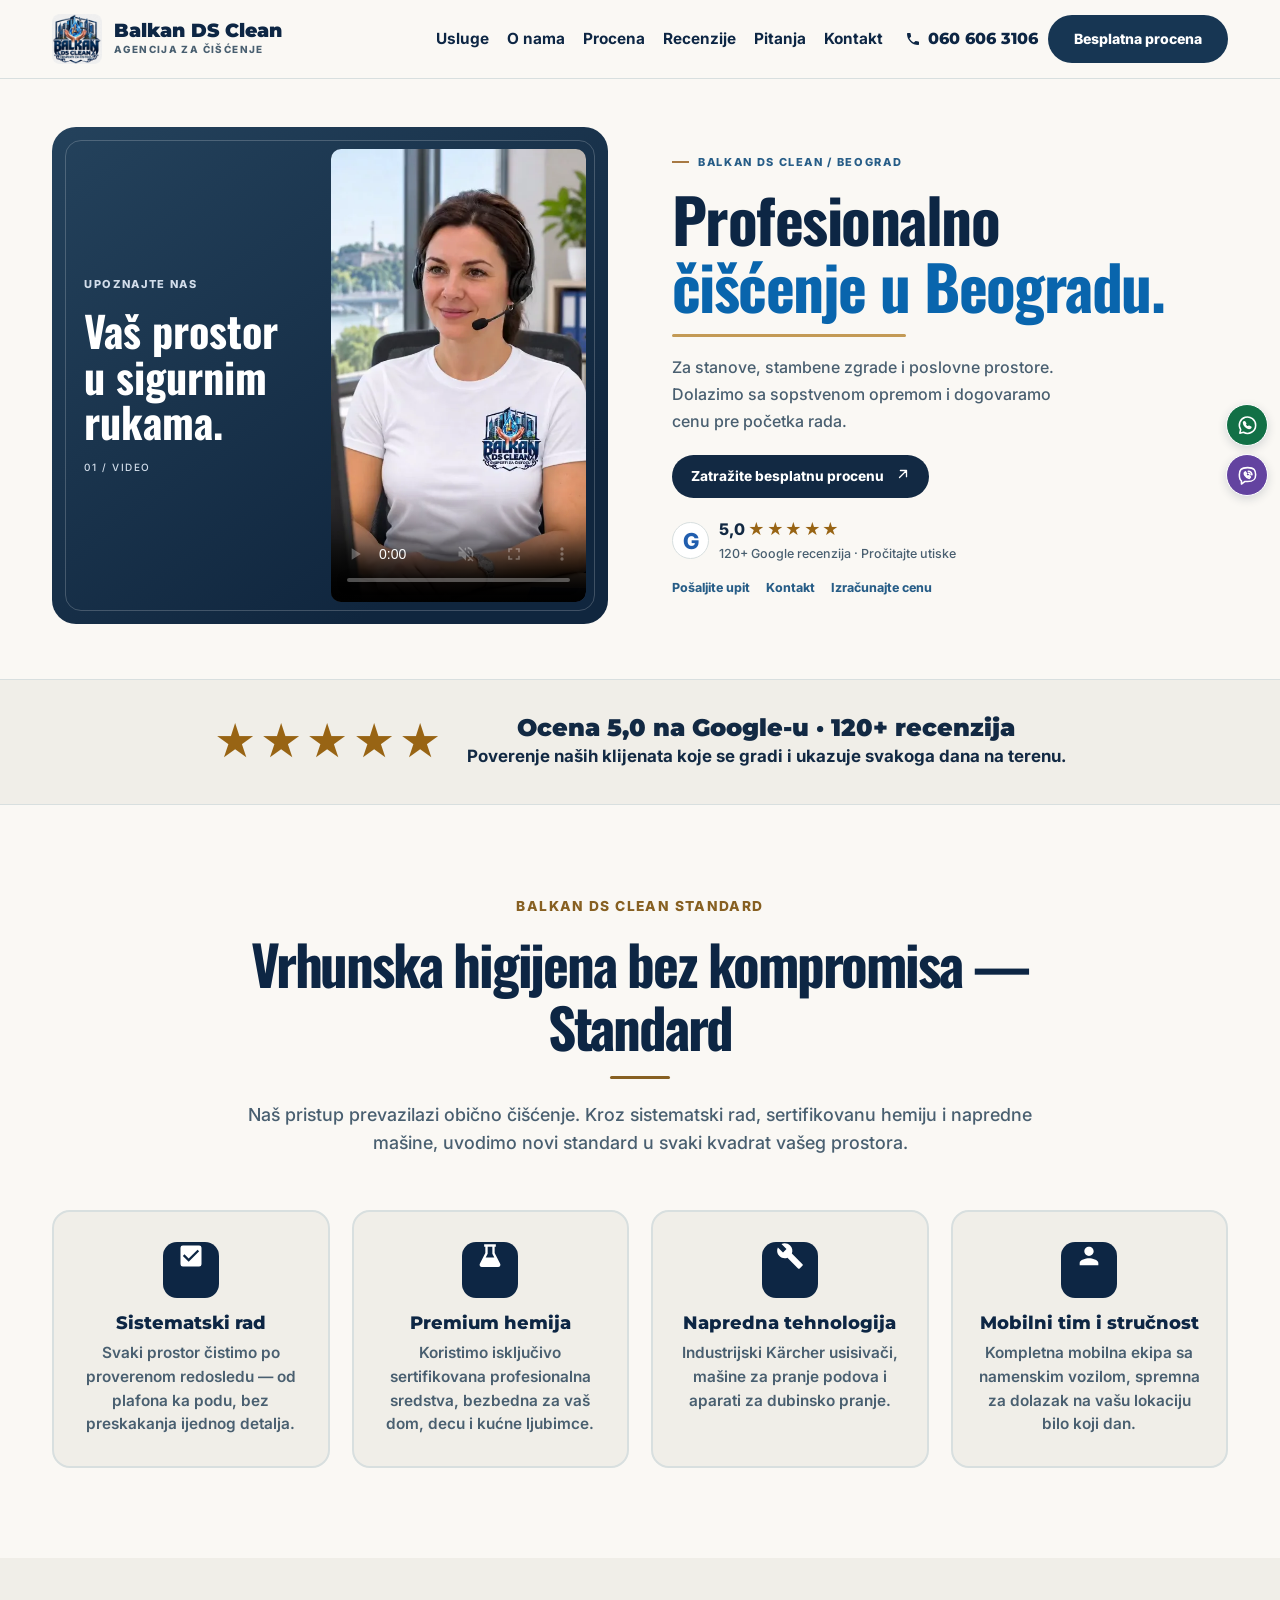
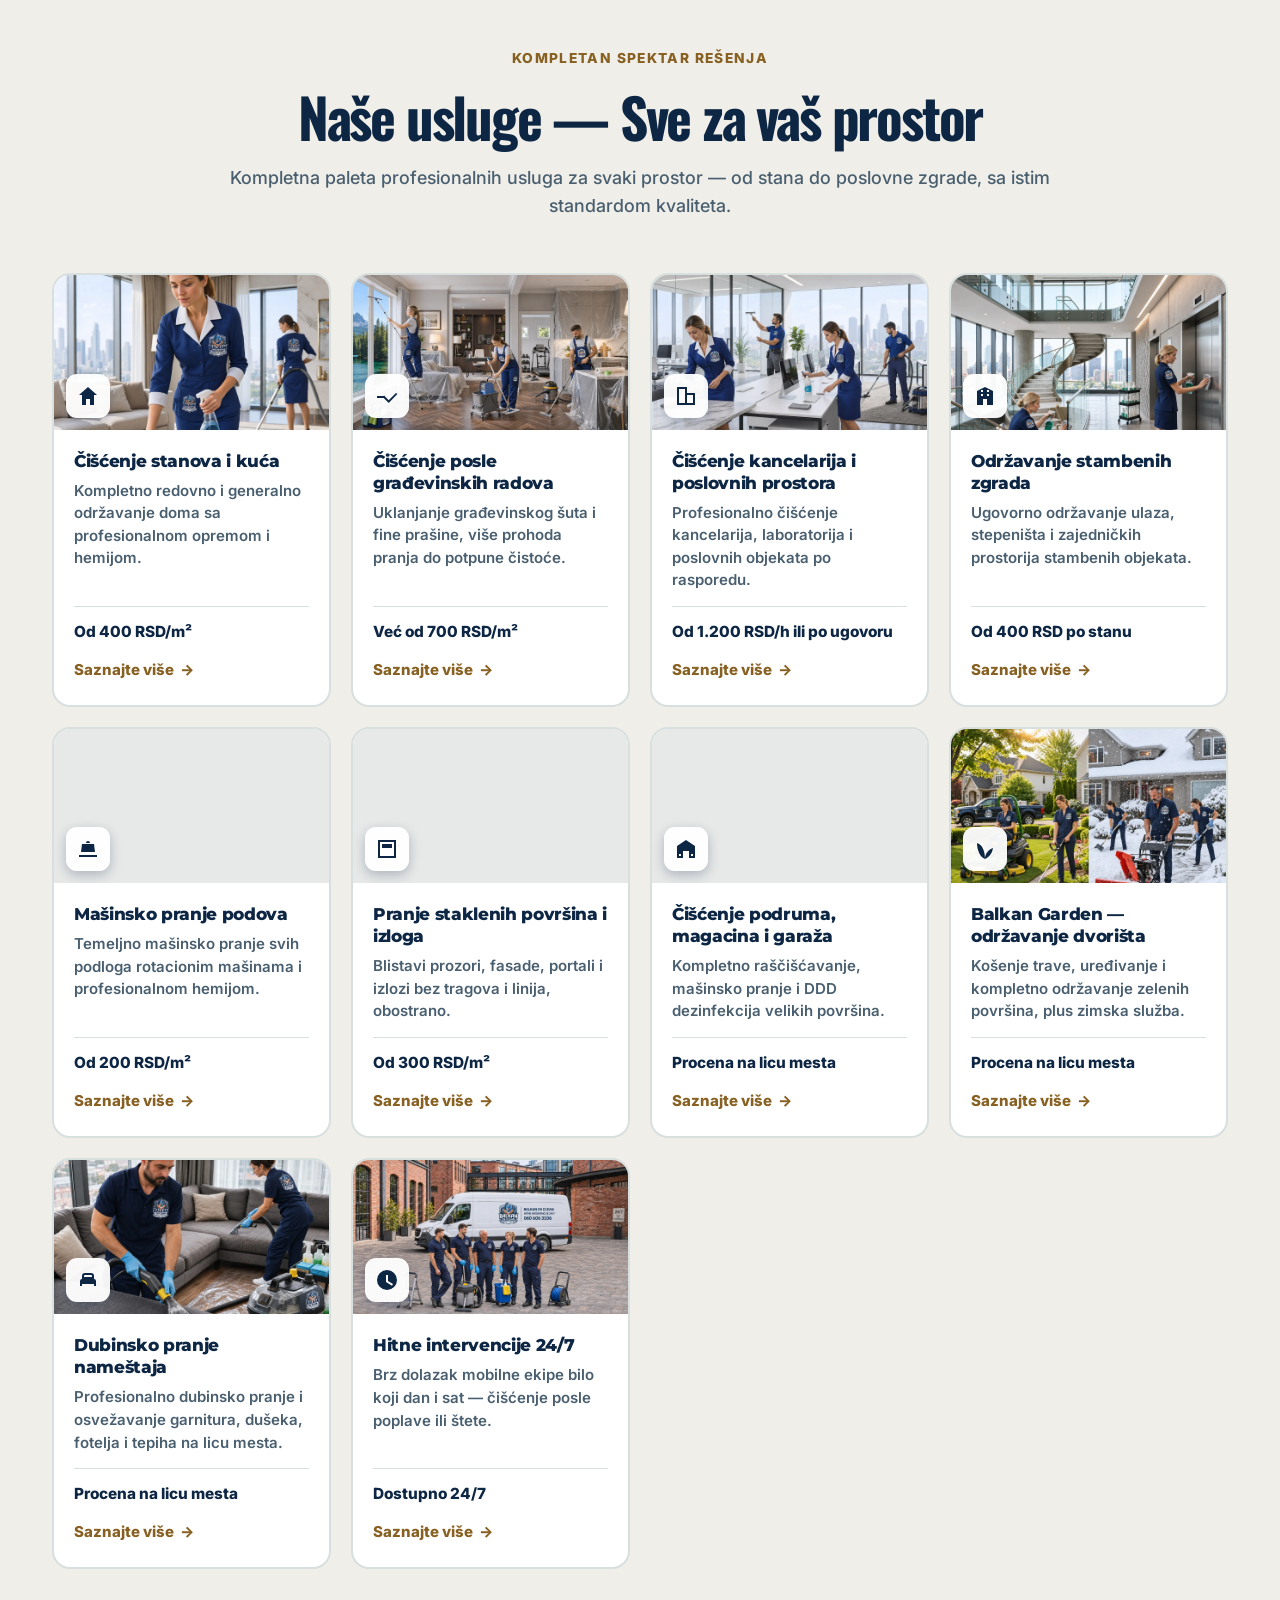
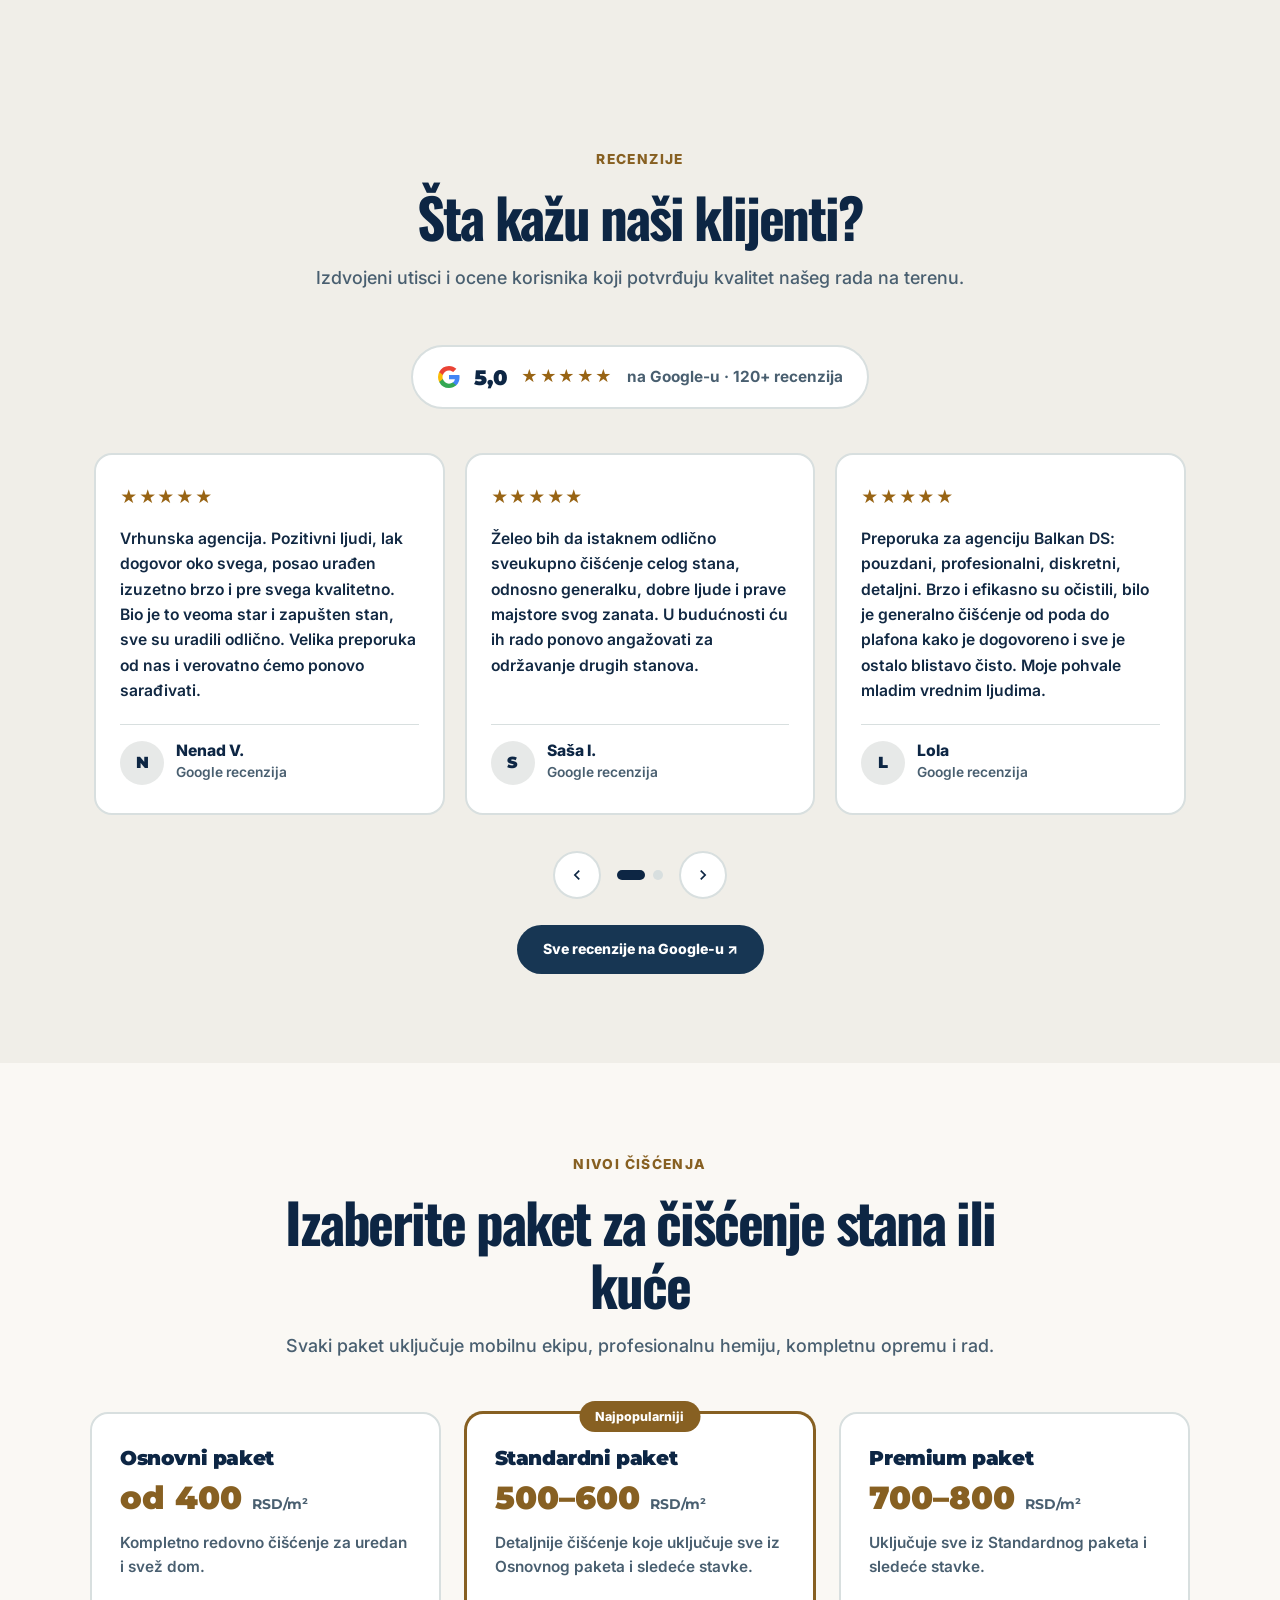
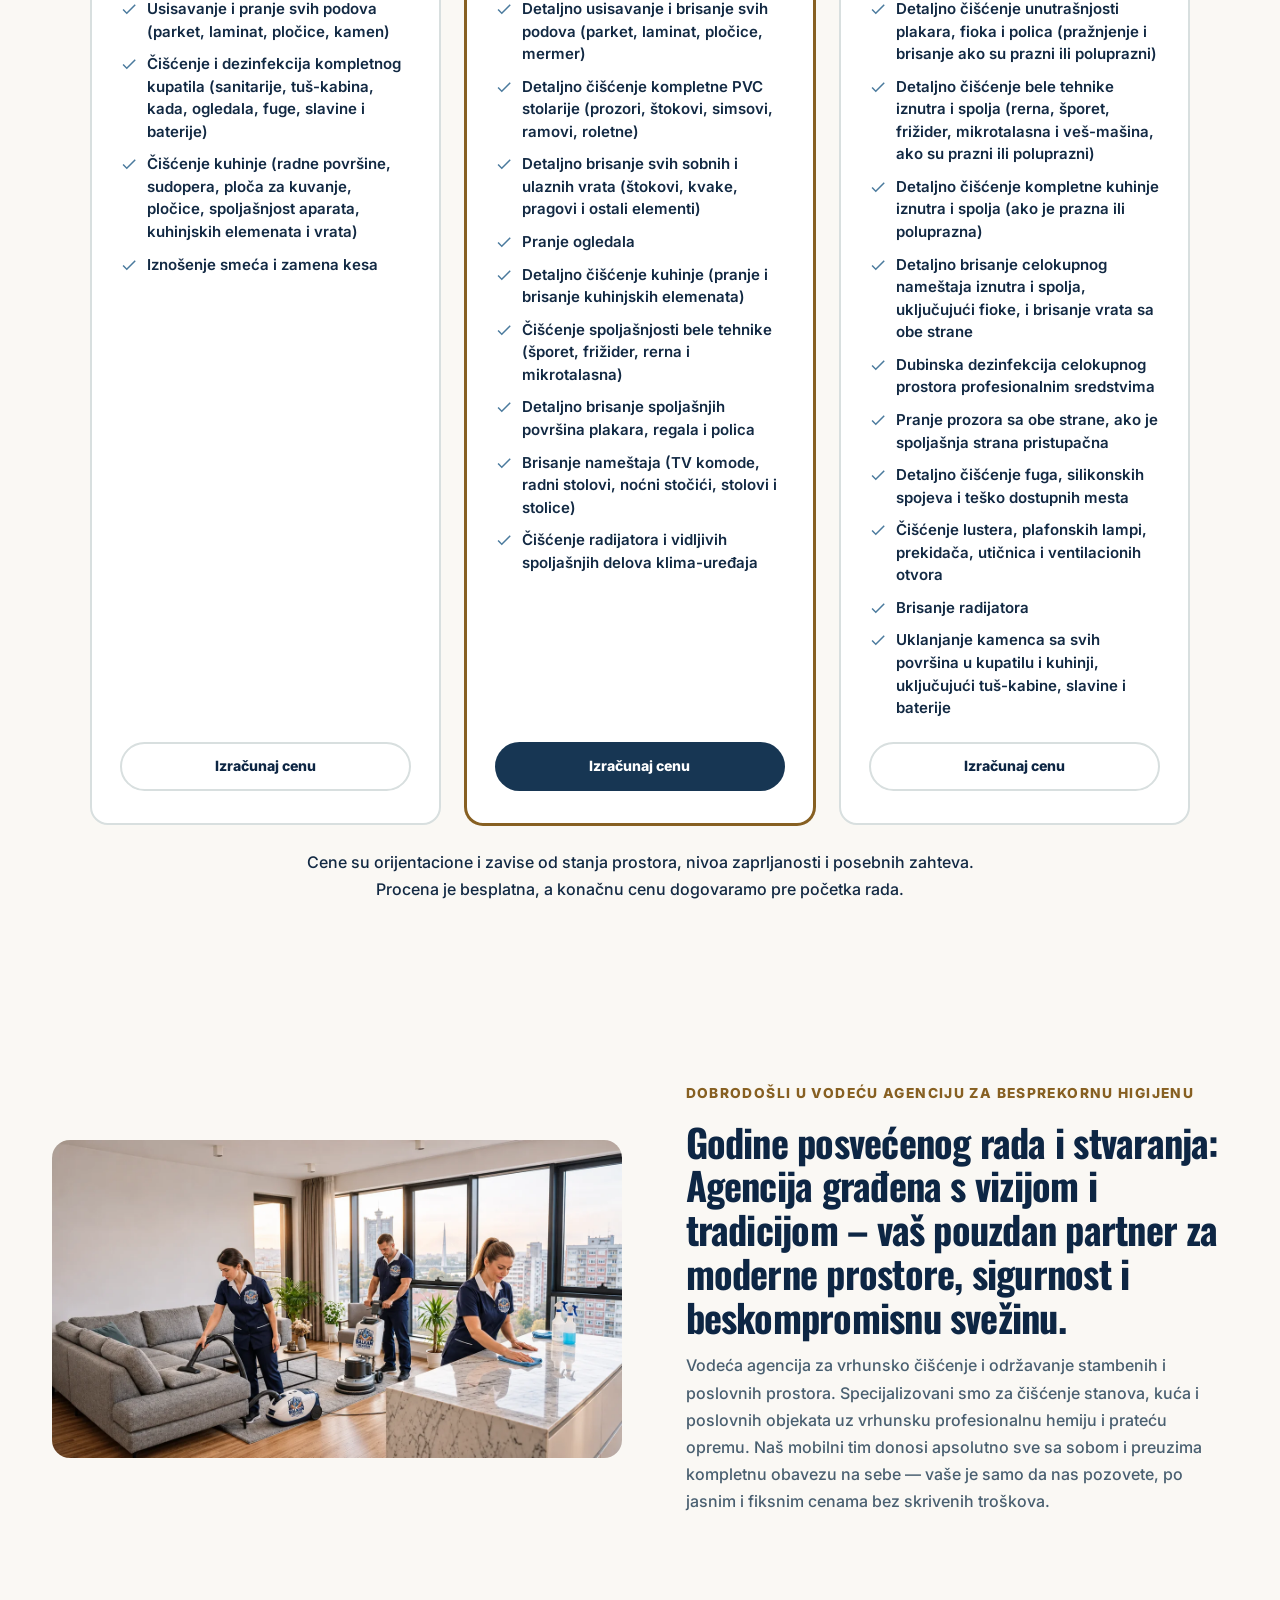
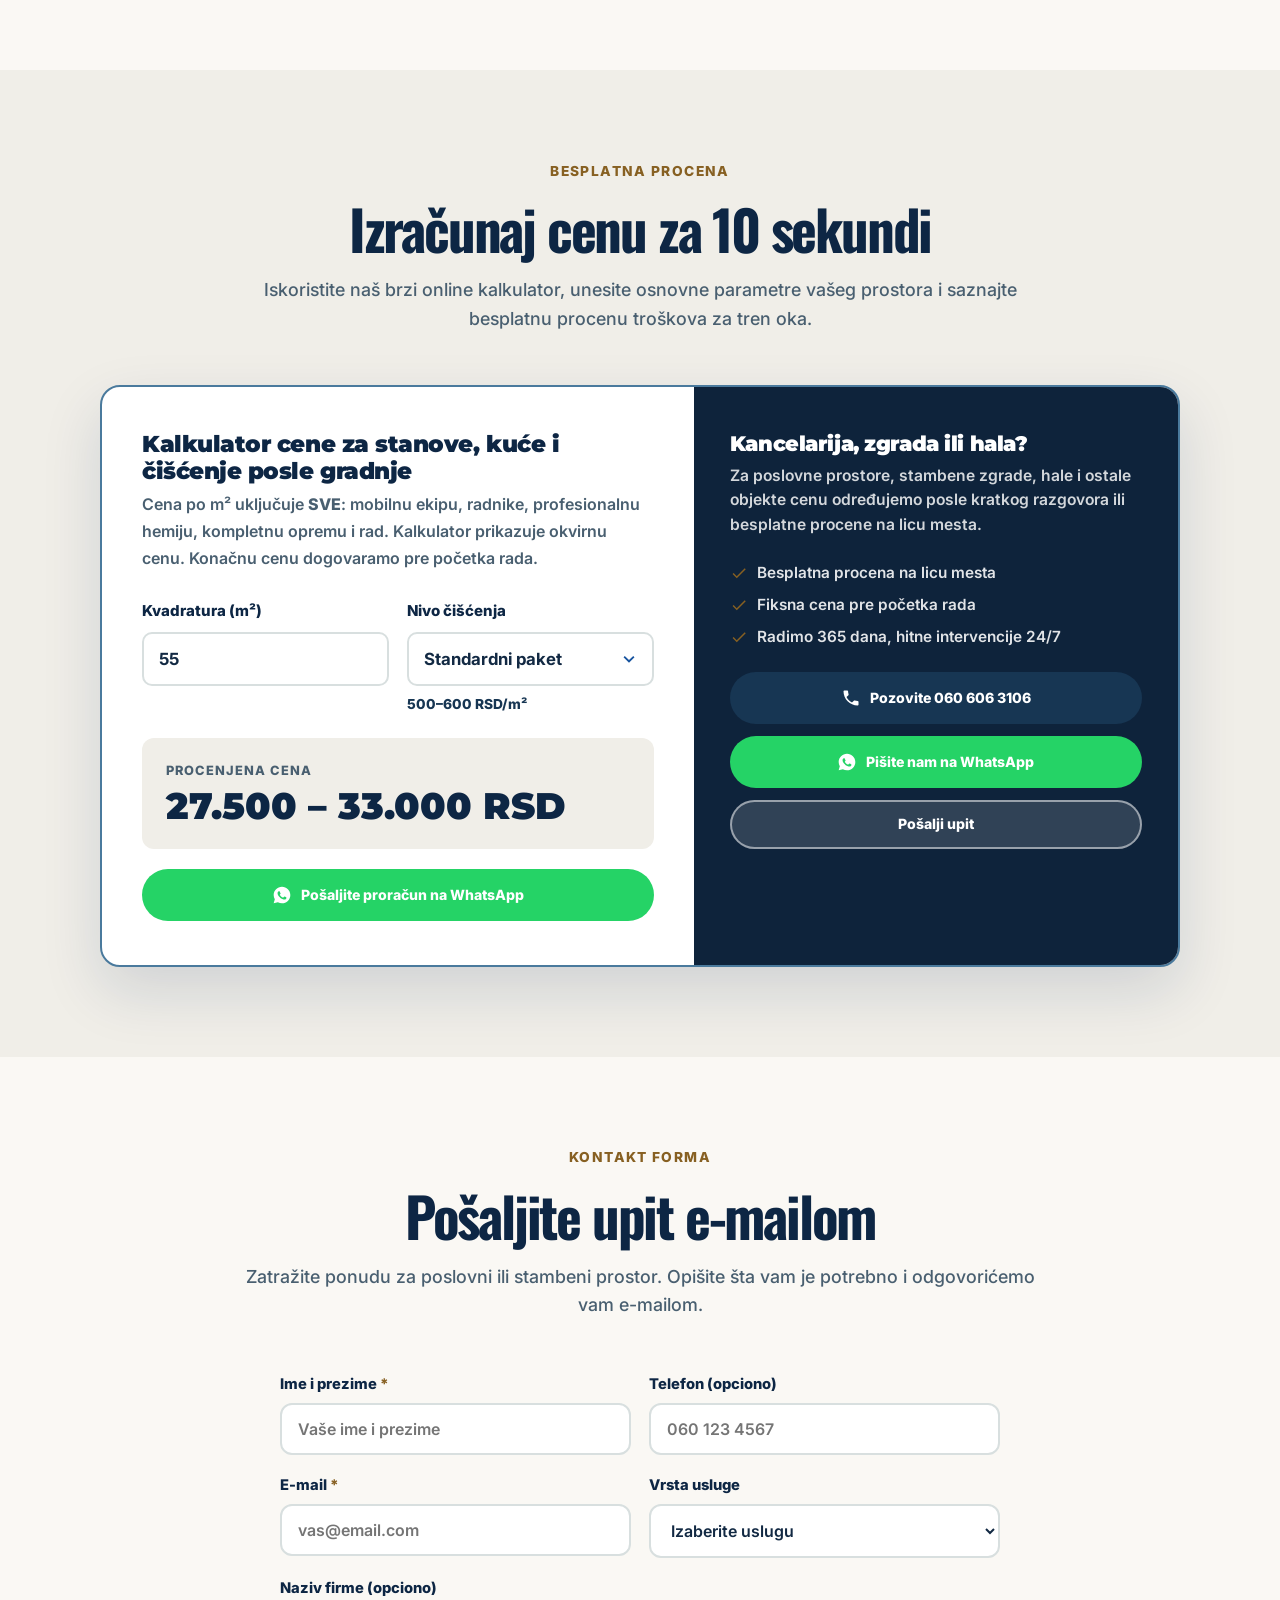
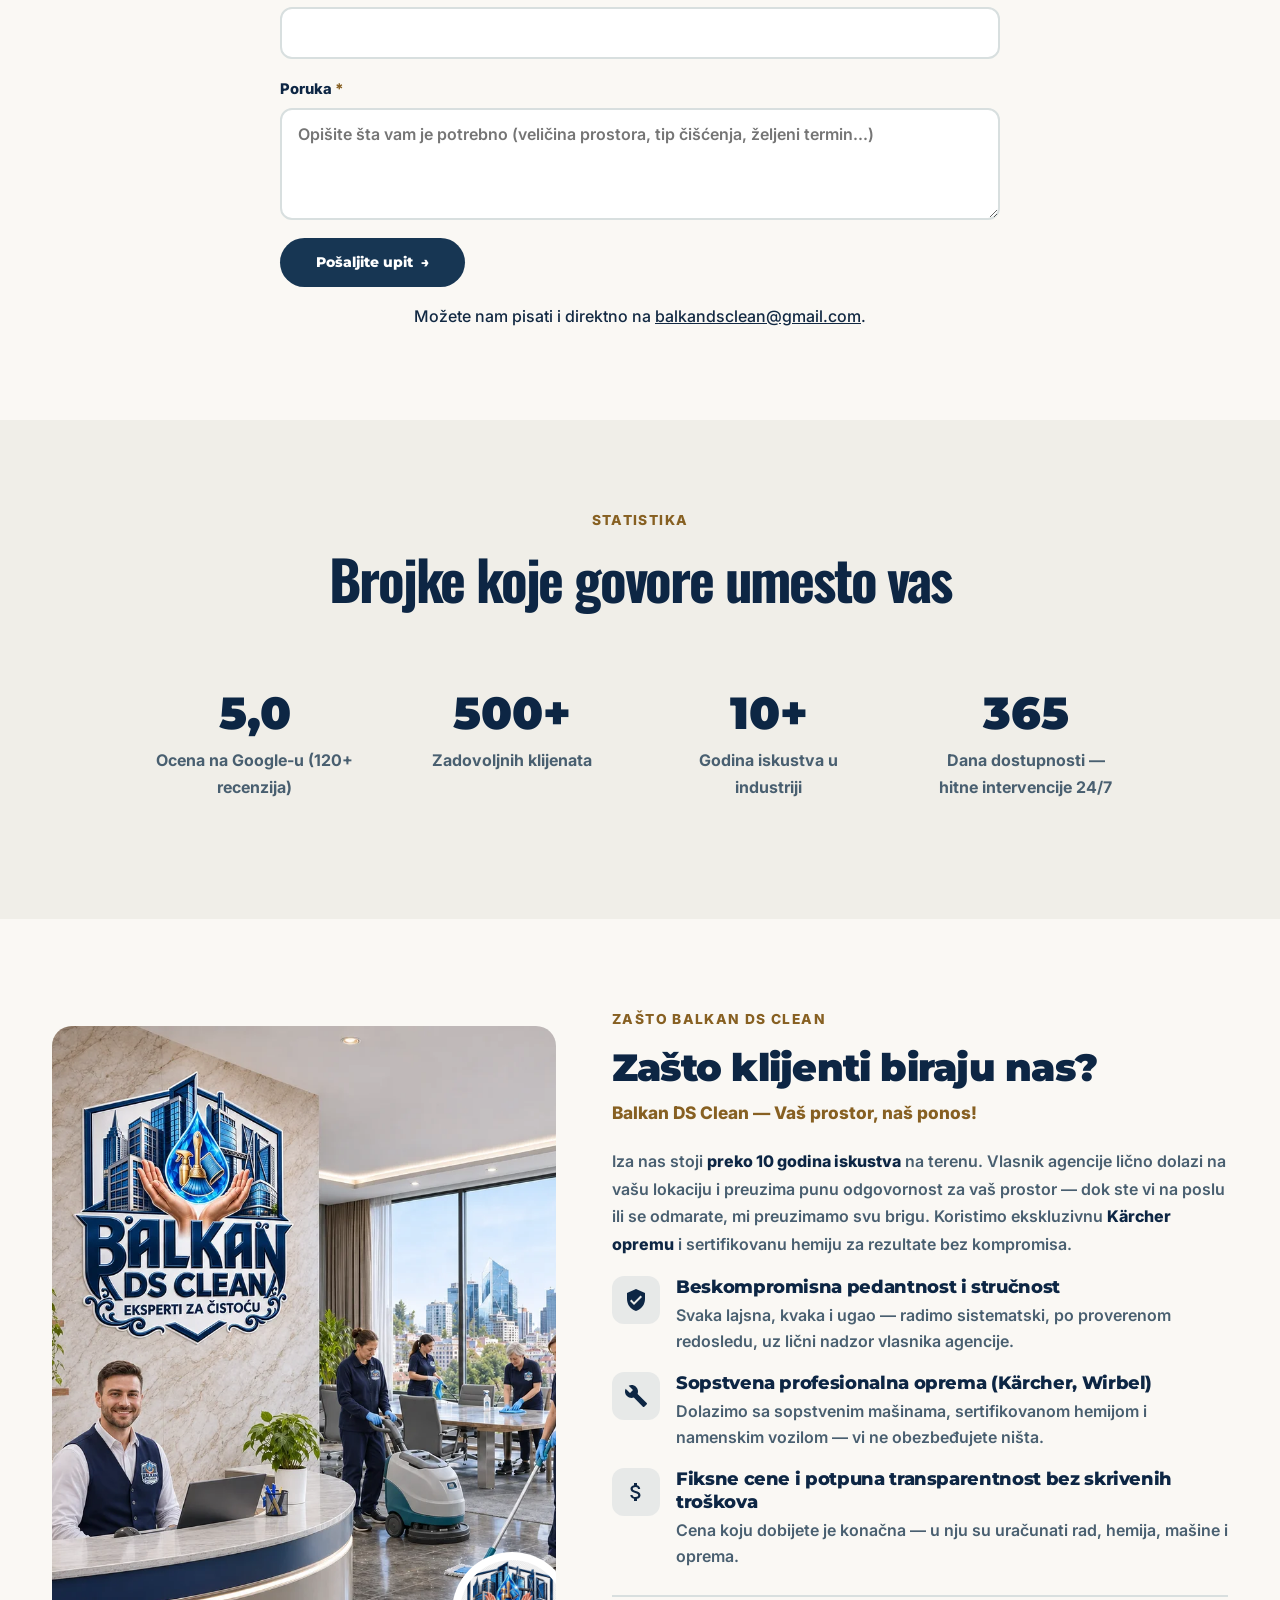
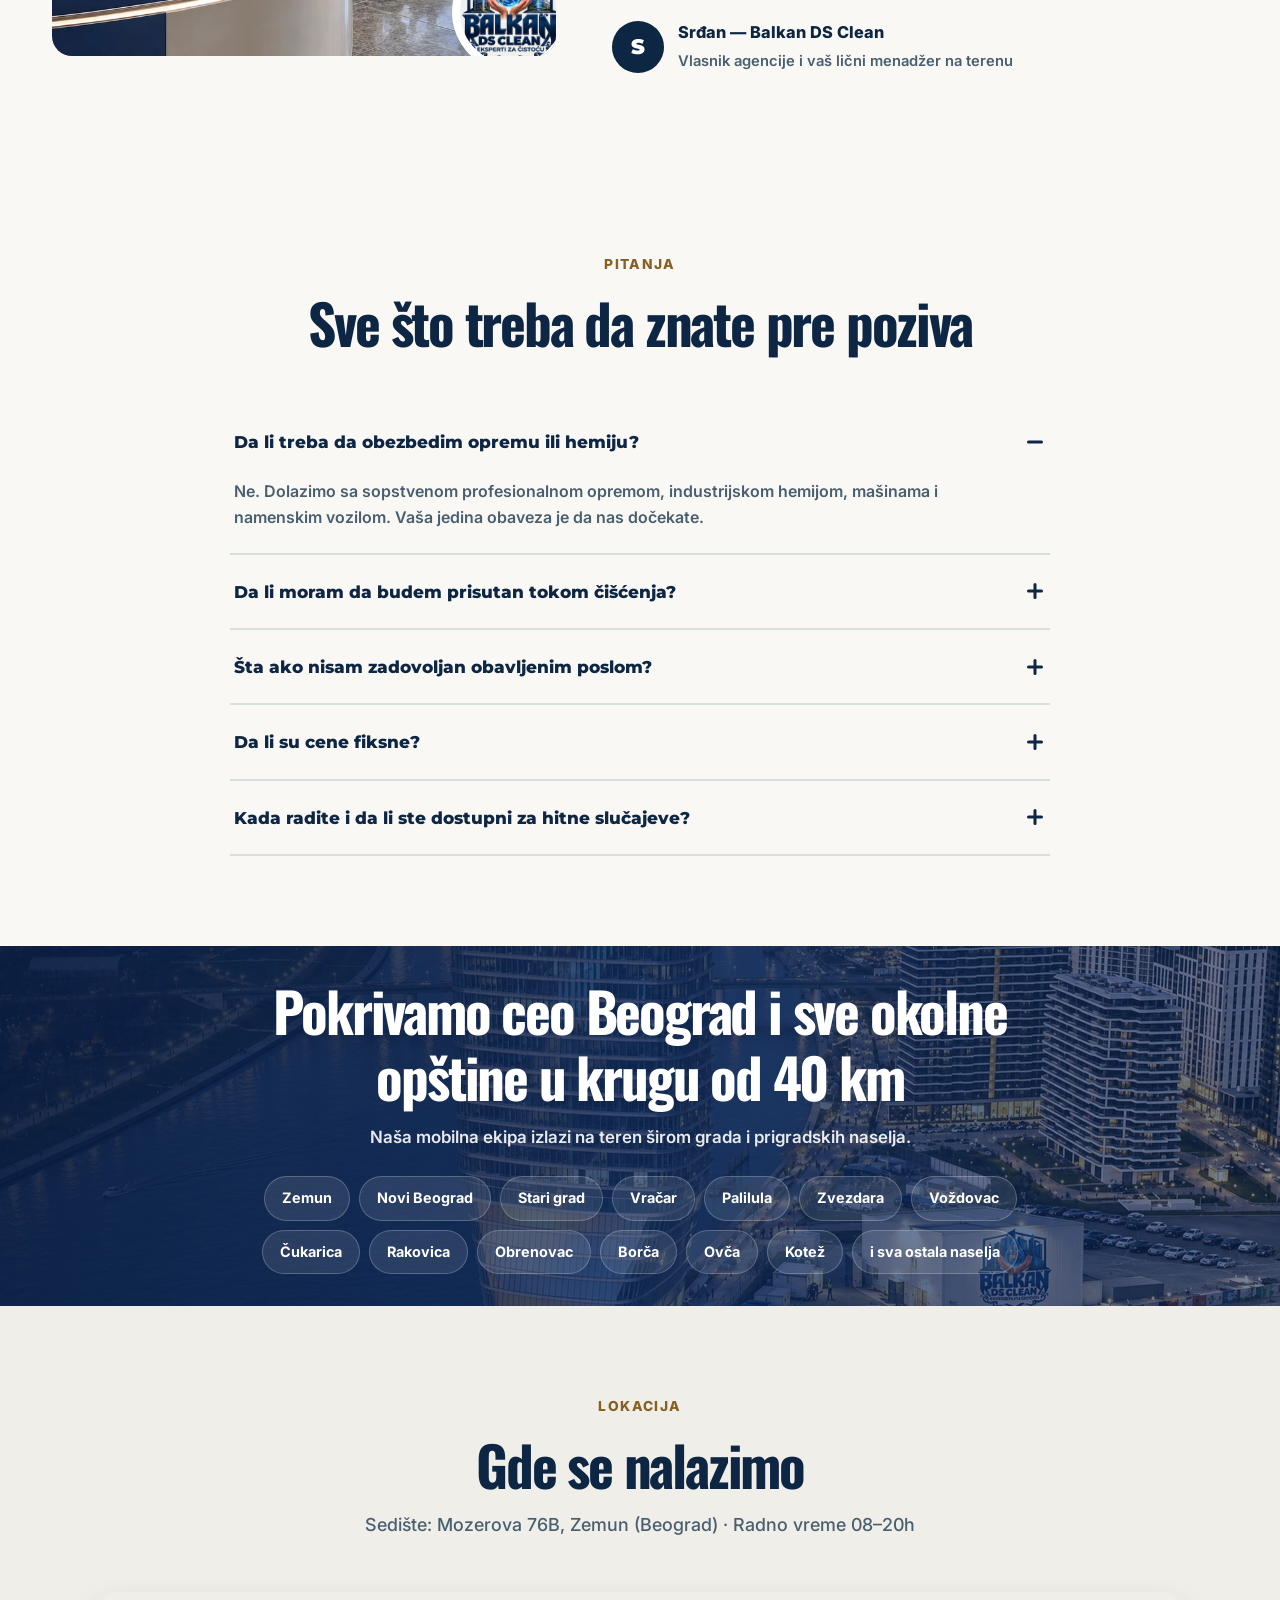
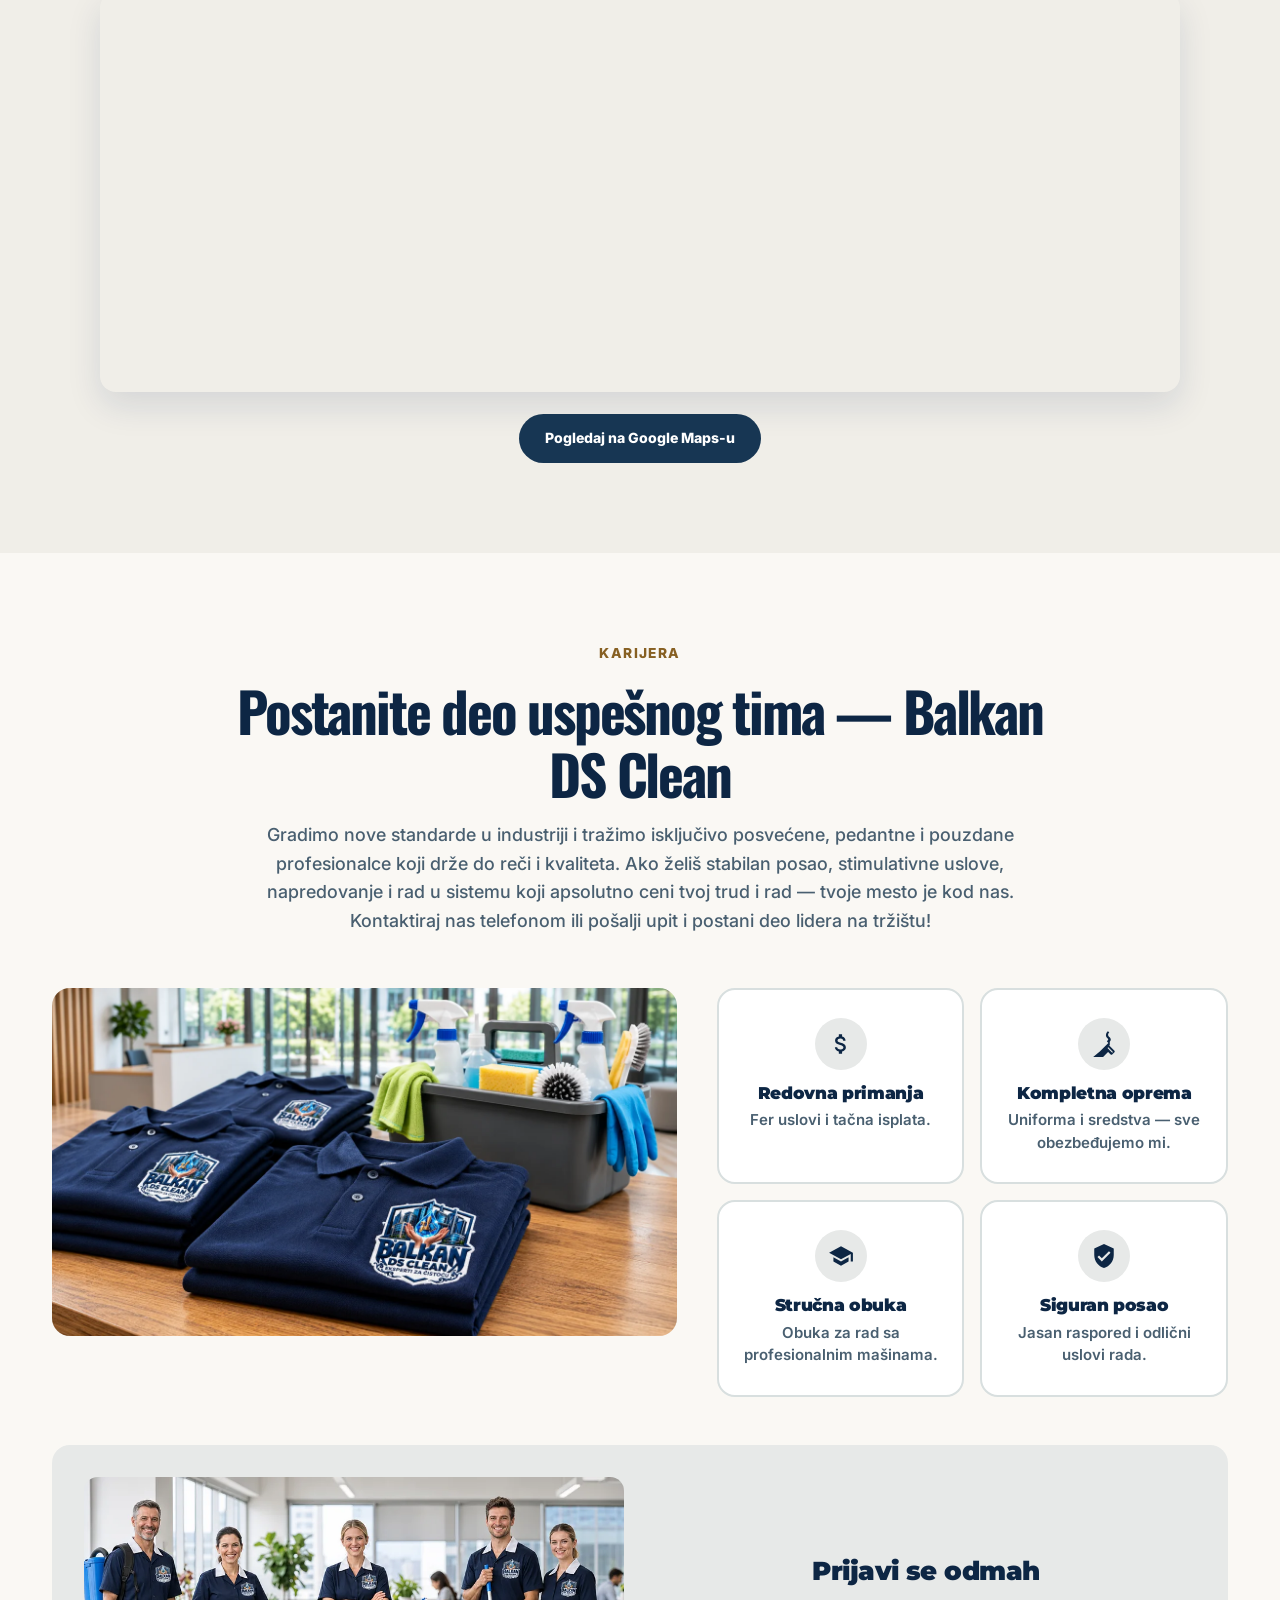
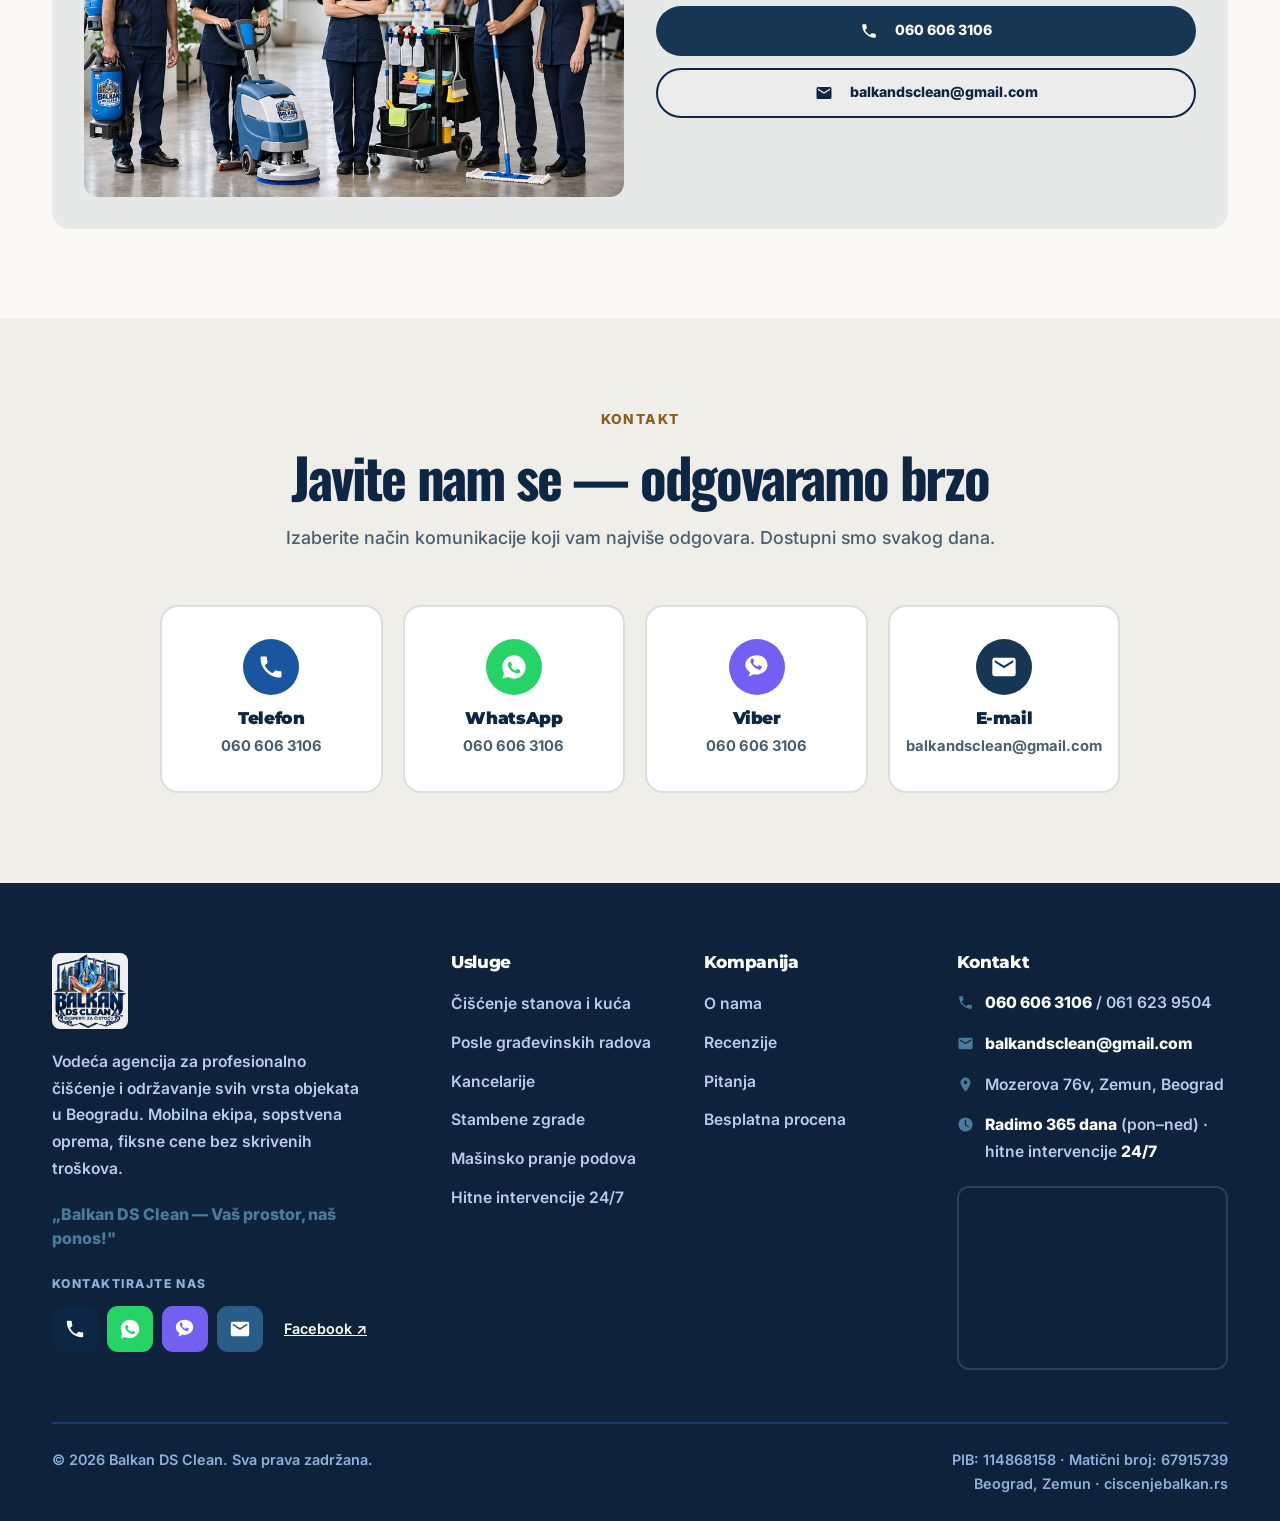
==== index.html @ 66fc7715 "Remember welcome video sound preference" ====
<!doctype html>
<html lang="sr-Latn"><head>
<meta charset="UTF-8">
<meta name="viewport" content="width=device-width, initial-scale=1.0">
<title>Balkan DS Clean — Profesionalno čišćenje stambenih i poslovnih prostora | Beograd</title>
<meta name="description" content="Balkan DS Clean — kompletan sistem profesionalnog čišćenja i održavanja stambenih i poslovnih prostora u Beogradu. Fiksne cene bez skrivenih troškova. Radimo 365 dana, hitne intervencije 24/7.">
<link rel="canonical" href="https://ciscenjebalkan.rs/">
<meta name="robots" content="index, follow">
<meta name="author" content="Balkan DS Clean">

<meta property="og:title" content="Balkan DS Clean — Kompletan sistem profesionalnog čišćenja u Beogradu">
<meta property="og:description" content="Vodeća agencija za profesionalno čišćenje i održavanje svih vrsta objekata. Fiksne cene bez skrivenih troškova. Ocena 5,0 na Google-u (120+ recenzija).">
<meta property="og:url" content="https://ciscenjebalkan.rs/">
<meta property="og:type" content="website">
<meta property="og:locale" content="sr_RS">
<meta property="og:site_name" content="Balkan DS Clean">
<meta property="og:image" content="https://ciscenjebalkan.rs/og-image.png">
<meta property="og:image:width" content="1200">
<meta property="og:image:height" content="630">
<meta property="og:image:alt" content="Balkan DS Clean — agencija za čišćenje, Beograd">

<meta name="twitter:card" content="summary_large_image">
<meta name="twitter:title" content="Balkan DS Clean — Kompletan sistem profesionalnog čišćenja u Beogradu">
<meta name="twitter:description" content="Vodeća agencija za profesionalno čišćenje i održavanje svih vrsta objekata. Fiksne cene, hitne intervencije 24/7.">
<meta name="twitter:image" content="https://ciscenjebalkan.rs/og-image.png">

<meta name="theme-color" content="#122943">
<meta name="color-scheme" content="light only">

<link rel="preconnect" href="https://fonts.googleapis.com">
<link rel="preconnect" href="https://fonts.gstatic.com" crossorigin="">
<link href="https://fonts.googleapis.com/css2?family=Montserrat:wght@700;800;900&amp;family=Inter:wght@500;600;700;800&amp;display=swap&amp;subset=latin,latin-ext" rel="stylesheet">

<script type="application/ld+json">
{
  "@context": "https://schema.org",
  "@type": "HouseCleaningService",
  "name": "Balkan DS Clean",
  "image": "https://ciscenjebalkan.rs/og-image.png",
  "logo": "https://ciscenjebalkan.rs/logo-header.png",
  "url": "https://ciscenjebalkan.rs/",
  "telephone": "+381606063106",
  "priceRange": "300-800 RSD/m²",
  "email": "balkandsclean@gmail.com",
  "address": {
    "@type": "PostalAddress",
    "streetAddress": "Mozerova 76B",
    "addressLocality": "Zemun",
    "addressRegion": "Beograd",
    "postalCode": "11080",
    "addressCountry": "RS"
  },
  "geo": {
    "@type": "GeoCoordinates",
    "latitude": "44.8338217",
    "longitude": "20.38626"
  },
  "hasMap": "https://www.google.com/maps?cid=8907353493636331951",
  "openingHoursSpecification": {
    "@type": "OpeningHoursSpecification",
    "dayOfWeek": ["Monday","Tuesday","Wednesday","Thursday","Friday","Saturday","Sunday"],
    "opens": "08:00",
    "closes": "20:00"
  },
  "sameAs": [
    "https://www.facebook.com/profile.php?id=61572728086733",
    "https://www.google.com/maps?cid=8907353493636331951"
  ],
  "areaServed": [
    {"@type":"City","name":"Beograd"},
    {"@type":"AdministrativeArea","name":"Zemun"},
    {"@type":"AdministrativeArea","name":"Novi Beograd"},
    {"@type":"AdministrativeArea","name":"Stari grad"},
    {"@type":"AdministrativeArea","name":"Vračar"},
    {"@type":"AdministrativeArea","name":"Palilula"},
    {"@type":"AdministrativeArea","name":"Zvezdara"},
    {"@type":"AdministrativeArea","name":"Voždovac"},
    {"@type":"AdministrativeArea","name":"Čukarica"},
    {"@type":"AdministrativeArea","name":"Rakovica"},
    {"@type":"AdministrativeArea","name":"Obrenovac"}
  ],
  "description": "Vodeća agencija za profesionalno čišćenje i održavanje svih vrsta objekata u Beogradu i okolini."
}
</script>

<style>
:root{
  color-scheme: only light;
  --plava:#1A56A0;
  --plava-tamna:#0E2E5A;
  --plava-hover:#2366B8;
  --plava-svetla:#4C8DD6;
  --plava-bg:#EFF6FF;
  --plava-bg2:#DCE9F7;
  --tekst:#1A3D6E;
  --tekst-blagi:#3A6BA5;
  --bela:#FFFFFF;
  --linija:#B8D4F0;
  --zlato:#2E6FBB;
  --korall:#E8724C;
  --sadrzaj:1240px;
  --r:16px;
  --f-naslov:'Montserrat',system-ui,sans-serif;
  --f-tekst:'Inter',system-ui,-apple-system,sans-serif;
}
*{margin:0;padding:0;box-sizing:border-box}
html{scroll-behavior:smooth;background:#fff}
body{font-family:var(--f-tekst);color:var(--tekst);background:var(--bela);font-size:1.12rem;font-weight:600;line-height:1.7;-webkit-font-smoothing:antialiased;overflow-x:hidden}
img{max-width:100%;display:block}
a{color:inherit;text-decoration:none}
h1,h2,h3,h4{font-family:var(--f-naslov);color:var(--plava);line-height:1.16;letter-spacing:-.02em;font-weight:800}
.omot{max-width:var(--sadrzaj);margin:0 auto;padding:0 32px}
button{font:inherit;cursor:pointer}
strong,b{font-weight:800}

/* HEADER */
.glava{position:fixed;top:0;left:0;right:0;z-index:70;padding:10px 0;transition:background .25s,padding .25s,box-shadow .25s;background:linear-gradient(180deg,rgba(8,29,66,.6),rgba(8,29,66,0))}
.glava.pun{background:rgba(255,255,255,.98);backdrop-filter:blur(12px);padding:6px 0;box-shadow:0 1px 0 var(--linija)}
.glava .omot{display:flex;align-items:center;gap:22px;min-height:58px}
.logo{display:flex;align-items:center;gap:12px;flex-shrink:0}
.logo img{height:60px;width:auto;object-fit:contain;transition:height .25s;flex-shrink:0}
.glava.pun .logo img{height:50px}
.logo-ime{font-family:var(--f-naslov);font-weight:900;font-size:1.16rem;color:#fff;transition:color .25s;display:block;line-height:1.15}
.logo-pod{font-size:.62rem;letter-spacing:.14em;text-transform:uppercase;font-weight:800;color:rgba(255,255,255,.8);transition:color .25s;display:block}
.glava.pun .logo-ime{color:var(--plava)}
.glava.pun .logo-pod{color:var(--tekst-blagi)}
.meni{display:flex;gap:18px;margin-left:auto;align-items:center}
.meni a{font-size:.96rem;font-weight:700;color:rgba(255,255,255,.95);padding:6px 0;position:relative;transition:color .2s;white-space:nowrap}
.glava.pun .meni a{color:var(--tekst)}
.meni a::after{content:'';position:absolute;left:0;bottom:0;height:2px;width:0;background:var(--zlato);transition:width .2s}
.meni a:hover::after{width:100%}
.glava-akcije{display:flex;align-items:center;gap:10px}
.tel-glava{font-family:var(--f-naslov);font-weight:800;font-size:.98rem;color:#fff;display:flex;align-items:center;gap:7px;white-space:nowrap;transition:color .25s}
.glava.pun .tel-glava{color:var(--plava)}
.tel-glava svg{width:16px;height:16px;fill:currentColor}
.dugme{display:inline-flex;align-items:center;justify-content:center;gap:9px;padding:14px 24px;border-radius:10px;font-weight:800;font-size:.96rem;border:2px solid transparent;cursor:pointer;transition:all .2s;white-space:nowrap;line-height:1.2}
.dugme-plava{background:var(--plava);color:#fff}
.dugme-plava:hover{background:var(--plava-hover);transform:translateY(-2px)}
.dugme-korall{background:var(--korall);color:#fff}
.dugme-korall:hover{background:#D4623D;transform:translateY(-2px)}
.dugme-obris{background:transparent;color:var(--plava);border-color:var(--linija)}
.dugme-obris:hover{border-color:var(--plava-svetla);background:var(--plava-bg)}
.dugme-providno{background:rgba(255,255,255,.14);color:#fff;border-color:rgba(255,255,255,.5)}
.dugme-providno:hover{background:rgba(255,255,255,.24)}
.dugme-wa{background:#25D366;color:#fff}
.dugme-wa:hover{background:#1FB955;transform:translateY(-2px)}
.burger{display:none;background:none;border:0;padding:8px;cursor:pointer}
.burger span{display:block;width:24px;height:3px;background:#fff;margin:5px 0;transition:.22s;border-radius:2px}
.glava.pun .burger span{background:var(--plava)}
.burger.aktivan span:nth-child(1){transform:translateY(8px) rotate(45deg)}
.burger.aktivan span:nth-child(2){opacity:0}
.burger.aktivan span:nth-child(3){transform:translateY(-8px) rotate(-45deg)}

/* HERO */
.hero{position:relative;min-height:96svh;display:flex;align-items:center;padding:150px 0 70px;overflow:hidden;background:var(--plava-tamna)}
.hero-slika{position:absolute;inset:0;z-index:1}
.hero-slika img{width:100%;height:100%;object-fit:cover}
.hero-slika::after{content:'';position:absolute;inset:0;background:linear-gradient(115deg,rgba(8,29,66,.95) 0%,rgba(13,42,92,.85) 45%,rgba(13,42,92,.55) 100%)}
.hero .omot{position:relative;z-index:6;width:100%;min-width:0}
.hero-tekst{max-width:820px}
/* DOMINO ANIMACIJA — hero elementi izlaze jedan za drugim */
@keyframes dominoUlaz{0%{opacity:0;transform:translateY(32px)}100%{opacity:1;transform:translateY(0)}}
.hero-tekst .domino{opacity:0;animation:dominoUlaz .7s cubic-bezier(.22,1,.36,1) forwards}
.hero-tekst .domino:nth-child(1){animation-delay:.15s}
.hero-tekst .domino:nth-child(2){animation-delay:.4s}
.hero-tekst .domino:nth-child(3){animation-delay:.65s}
.hero-tekst .domino:nth-child(4){animation-delay:.85s}
.hero-tekst .domino:nth-child(5){animation-delay:1.05s}
.nadnaslov{display:inline-flex;align-items:center;gap:10px;font-size:.9rem;font-weight:800;letter-spacing:.03em;color:#fff;background:rgba(61,79,101,.2);border:1.5px solid var(--zlato);padding:11px 20px;border-radius:100px;margin-bottom:24px}
.nadnaslov .zvezde{color:#C9A84C;font-size:1.15rem;letter-spacing:.05em}
.hero h1{font-weight:900;font-size:clamp(2rem,3.6vw,3.1rem);line-height:1.12;letter-spacing:-.02em;color:#fff;margin-bottom:22px;text-shadow:0 2px 24px rgba(0,10,30,.6)}
.hero h1 span{color:#fff}
.hero-uvod{font-size:clamp(1.05rem,1.3vw,1.24rem);font-weight:600;color:rgba(255,255,255,.94);max-width:720px;margin-bottom:32px;line-height:1.62;text-shadow:0 1px 12px rgba(0,10,30,.5)}
.hero-akcije{display:flex;gap:12px;flex-wrap:wrap;margin-bottom:38px}
.hero-akcije .dugme{padding:18px 32px;font-size:1.04rem}
.pulsira{animation:pulsPad 2.2s ease-in-out infinite}
@keyframes pulsPad{0%,100%{box-shadow:0 0 0 0 rgba(26,86,160,.45)}50%{box-shadow:0 0 0 12px rgba(26,86,160,0)}}
@keyframes ikonaFloat{0%,100%{transform:translateY(0)}50%{transform:translateY(-3px)}}
@keyframes ikonaKlik{0%{transform:scale(1)}30%{transform:scale(.85)}60%{transform:scale(1.15)}80%{transform:scale(.97)}100%{transform:scale(1)}}
@keyframes ikonaRipple{0%{box-shadow:0 0 0 0 rgba(26,86,160,.35)}100%{box-shadow:0 0 0 18px rgba(26,86,160,0)}}
.ikona-klik-efekt{animation:ikonaKlik .45s cubic-bezier(.36,.07,.19,.97) both}
.ikona-klik-efekt::after{content:'';position:absolute;inset:0;border-radius:50%;animation:ikonaRipple .5s ease-out both;pointer-events:none}
.usluga-ikona,.iu-ikona,.kn-ikona,.zap-ikona,.razlog-ikona,.faq-ikona{position:relative;cursor:pointer;-webkit-tap-highlight-color:transparent;transition:transform .25s ease,box-shadow .25s ease,background .25s ease}
.usluga-ikona:hover{transform:scale(1.18);box-shadow:0 6px 20px rgba(26,86,160,.4);background:var(--plava)!important}
.usluga-ikona:hover svg{fill:#fff!important}
.iu-ikona:hover{transform:scale(1.15);box-shadow:0 6px 22px rgba(26,86,160,.35);background:var(--plava-hover)}
.kn-ikona:hover{transform:scale(1.15);box-shadow:0 6px 22px rgba(0,0,0,.3)}
.zap-ikona:hover{transform:scale(1.15);box-shadow:0 6px 22px rgba(26,86,160,.3);background:var(--plava)!important}
.zap-ikona:hover svg{fill:#fff!important}
.razlog-ikona:hover{transform:scale(1.15);box-shadow:0 6px 22px rgba(26,86,160,.3);background:var(--plava)!important}
.razlog-ikona:hover svg{fill:#fff!important}
.dugme{transition:all .25s ease}
.dugme:hover{transform:translateY(-3px);box-shadow:0 8px 24px rgba(13,42,92,.2)}
.dugme:active{transform:translateY(0);box-shadow:none}
.kontakt-nacin{transition:transform .25s ease,box-shadow .25s ease,border-color .25s ease}
.kontakt-nacin:hover{transform:translateY(-6px);box-shadow:0 16px 40px rgba(13,42,92,.15);border-color:var(--plava-svetla)}
.kontakt-nacin:hover .kn-ikona{transform:scale(1.15)}
.zaposljavanje-kartica{transition:transform .25s ease,box-shadow .25s ease,border-color .25s ease}
.zaposljavanje-kartica:hover{transform:translateY(-6px);box-shadow:0 16px 40px rgba(13,42,92,.14);border-color:var(--plava-svetla)}
.faq-pitanje{transition:background .2s ease,padding-left .2s ease}
.faq-pitanje:hover{background:var(--plava-bg);padding-left:12px;border-radius:8px}
.nadnaslov{transition:transform .25s ease,box-shadow .25s ease}
.nadnaslov:hover{transform:scale(1.03);box-shadow:0 4px 16px rgba(255,255,255,.15)}
.hero-poverenje-red{transition:transform .2s ease,background .2s ease}
.hero-poverenje-red:hover{transform:translateY(-2px);background:rgba(255,255,255,.18)}
.soc{transition:transform .25s ease,box-shadow .25s ease}
.soc:hover{transform:translateY(-4px) scale(1.08);box-shadow:0 8px 20px rgba(0,0,0,.25)}
.opstina{transition:transform .2s ease,background .2s ease,border-color .2s ease}
.opstina:hover{transform:scale(1.06);background:rgba(255,255,255,.2);border-color:rgba(255,255,255,.45)}
.recenzija{transition:transform .25s ease,box-shadow .25s ease,border-color .25s ease}
.recenzija:hover{transform:translateY(-4px);box-shadow:0 14px 36px rgba(13,42,92,.12);border-color:var(--plava-svetla)}
.paket-kartica{transition:transform .25s ease,box-shadow .25s ease,border-color .25s ease}
.standard-stub{transition:transform .25s ease,box-shadow .25s ease,border-color .25s ease}
.standard-stub:hover{transform:translateY(-4px);box-shadow:0 14px 36px rgba(13,42,92,.12);border-color:var(--plava-svetla)}
.hero-poverenje{display:flex;flex-wrap:wrap;gap:9px;margin-top:6px}
.hero-poverenje-red{display:flex;align-items:center;gap:9px;color:#fff;font-size:.84rem;font-weight:700;background:rgba(255,255,255,.1);border:1.5px solid rgba(255,255,255,.28);border-radius:8px;padding:9px 13px;line-height:1.4}
.hero-poverenje-red svg{width:16px;height:16px;fill:var(--zlato);flex-shrink:0}

/* TRAKA POVERENJA (velike zvezde) */
.poverenje{background:var(--plava-bg);padding:34px 0;border-bottom:2px solid var(--linija)}
.poverenje .omot{display:flex;align-items:center;justify-content:center;gap:22px;flex-wrap:wrap;text-align:center}
.pov-zvezde{font-size:2.6rem;color:#C9A84C;letter-spacing:.06em;line-height:1}
.pov-tekst{max-width:640px}
.pov-ocena{font-family:var(--f-naslov);font-weight:900;font-size:1.5rem;color:var(--plava);display:block;line-height:1.2}
.pov-poruka{font-size:1.06rem;font-weight:700;color:var(--tekst-blagi);line-height:1.5}

/* SEKCIJE */
.sekcija{padding:92px 0}
.sekcija-svetla{background:var(--plava-bg)}
.zaglavlje{max-width:780px;margin:0 auto 52px;text-align:center}
.oznaka{font-size:.86rem;font-weight:800;letter-spacing:.1em;color:var(--zlato);margin-bottom:14px;display:block;text-transform:uppercase}
.zaglavlje h2{font-weight:900;font-size:clamp(1.9rem,3.1vw,2.7rem);margin-bottom:16px;line-height:1.14}
.zaglavlje p{color:var(--tekst-blagi);font-size:1.12rem;font-weight:600;line-height:1.6}

/* USLUGE */
.usluge-mreza{display:grid;grid-template-columns:repeat(4,1fr);gap:20px}
.usluga-karta{background:#fff;border:2px solid var(--linija);border-radius:var(--r);overflow:hidden;transition:border-color .25s,transform .25s,box-shadow .25s;display:flex;flex-direction:column}
.usluga-karta:hover{border-color:var(--plava-svetla);transform:translateY(-5px);box-shadow:0 22px 44px rgba(13,42,92,.14)}
.usluga-slika{aspect-ratio:16/9;position:relative;overflow:hidden;background:var(--plava-bg2)}
.usluga-slika img{width:100%;height:100%;object-fit:cover;transition:transform .5s}
.usluga-karta:hover .usluga-slika img{transform:scale(1.07)}
.usluga-ikona{position:absolute;left:12px;bottom:12px;width:44px;height:44px;border-radius:11px;background:rgba(255,255,255,.95);display:flex;align-items:center;justify-content:center;box-shadow:0 4px 12px rgba(8,29,66,.25);animation:ikonaFloat 3s ease-in-out infinite}
.usluga-ikona svg{width:24px;height:24px;fill:var(--plava)}
.usluga-sadrzaj{padding:20px 20px 22px;display:flex;flex-direction:column;flex:1}
.usluga-sadrzaj h3{font-weight:800;font-size:1.06rem;margin-bottom:8px;line-height:1.3}
.usluga-sadrzaj p{font-size:.94rem;color:var(--tekst-blagi);font-weight:600;line-height:1.5;margin-bottom:14px;flex:1}
.usluga-cena{font-weight:800;color:var(--plava);font-size:.96rem;padding-top:12px;border-top:1.5px solid var(--linija);margin-bottom:12px}
.usluga-vise{display:inline-flex;align-items:center;gap:6px;font-weight:800;font-size:.94rem;color:var(--zlato)}
.usluga-karta:hover .usluga-vise{gap:10px}
.usluga-vise span{transition:transform .2s}

/* KALKULATOR + FORMA */
.kalk-wrap{display:grid;grid-template-columns:1.1fr .9fr;gap:0;background:#fff;border:2px solid var(--plava-svetla);border-radius:20px;overflow:hidden;box-shadow:0 24px 60px rgba(13,42,92,.14);max-width:1080px;margin:0 auto}
.kalk{padding:44px 40px;min-width:0}
.kalk h3{font-weight:900;font-size:1.44rem;margin-bottom:6px;overflow-wrap:break-word}
.kalk-uvod{color:var(--tekst-blagi);font-weight:600;margin-bottom:26px;font-size:1rem}
.kalk-red{display:grid;grid-template-columns:1fr 1fr;gap:18px;margin-bottom:22px}
.polje label{display:block;font-weight:800;font-size:.94rem;color:var(--plava);margin-bottom:8px}
.polje input,.polje select{width:100%;padding:15px;border:2px solid var(--linija);border-radius:10px;font-size:max(1.05rem,16px);font-weight:700;color:var(--tekst);background:#fff;transition:border-color .2s;-webkit-appearance:none;font-family:inherit}
.polje input:focus,.polje select:focus{outline:none;border-color:var(--plava-svetla)}
.kalk-rezultat{background:var(--plava-bg);border-radius:12px;padding:22px 24px;margin-bottom:20px}
.kalk-oznaka{font-size:.8rem;font-weight:800;letter-spacing:.08em;color:var(--tekst-blagi);display:block;margin-bottom:4px;text-transform:uppercase}
.kalk-iznos{font-family:var(--f-naslov);font-weight:900;font-size:2.3rem;color:var(--plava);line-height:1.1}
.kalk-popust{display:none;background:var(--zlato);color:#fff;font-weight:800;font-size:.82rem;padding:7px 12px;border-radius:6px;margin-top:8px}
.kalk-popust.vidi{display:inline-block}
.forma-sms{background:var(--plava-tamna);padding:44px 36px;color:#fff;min-width:0}
.forma-sms h3{color:#fff;font-weight:900;font-size:1.34rem;margin-bottom:8px}
.forma-sms>p{color:rgba(255,255,255,.82);font-weight:600;font-size:.98rem;margin-bottom:24px;line-height:1.55}
.fs-polje{margin-bottom:14px}
.fs-polje label{display:block;font-weight:800;font-size:.9rem;color:var(--plava-svetla);margin-bottom:7px}
.fs-polje input{width:100%;padding:14px;border-radius:9px;border:2px solid rgba(255,255,255,.18);background:rgba(255,255,255,.08);color:#fff;font-size:max(1.02rem,16px);font-weight:700;font-family:inherit}
.fs-polje input::placeholder{color:rgba(255,255,255,.45)}
.fs-polje input:focus{outline:none;border-color:var(--plava-svetla)}
.fs-submit{width:100%;margin-top:6px;padding:16px;justify-content:center}
.fs-nota{font-size:.82rem;color:rgba(255,255,255,.55);font-weight:500;margin-top:12px;line-height:1.5}

/* O NAMA */
.onama{display:grid;grid-template-columns:.9fr 1.1fr;gap:56px;align-items:center}
.onama-slika{position:relative;border-radius:20px;overflow:hidden;aspect-ratio:4/5}
.onama-slika img{width:100%;height:100%;object-fit:cover}
.onama-peckat{position:absolute;bottom:-16px;right:-16px;width:120px;height:120px;background:#fff;border-radius:50%;box-shadow:0 12px 34px rgba(13,42,92,.24);padding:8px;display:flex;align-items:center;justify-content:center}
.onama-peckat img{border-radius:50%}
.onama-tekst h2{font-weight:900;font-size:clamp(1.8rem,3vw,2.5rem);margin-bottom:10px;line-height:1.16}
.onama-slogan{color:var(--zlato);font-weight:800;font-size:1.08rem;margin-bottom:22px;display:block;line-height:1.5}
.onama-tekst p{color:var(--tekst-blagi);font-weight:600;margin-bottom:18px;line-height:1.72}
.onama-tekst p b,.onama-tekst p strong{color:var(--plava);font-weight:800}
.onama-potpis{margin-top:26px;padding-top:22px;border-top:2px solid var(--linija);display:flex;align-items:center;gap:14px}
.onama-potpis-slovo{width:52px;height:52px;border-radius:50%;background:var(--plava);color:#fff;font-family:var(--f-naslov);font-weight:900;font-size:1.3rem;display:flex;align-items:center;justify-content:center;flex-shrink:0}
.onama-potpis-ime{font-weight:800;color:var(--plava);font-size:1.02rem;display:block}
.onama-potpis-tim{font-size:.92rem;font-weight:600;color:var(--tekst-blagi)}


/* KONTAKT FORMA */
.kontakt-forma{max-width:720px;margin:0 auto}
.forma-red{display:grid;grid-template-columns:1fr 1fr;gap:18px;margin-bottom:18px}
.forma-polje{display:flex;flex-direction:column;gap:6px}
.forma-polje label{font-weight:800;font-size:.92rem;color:var(--plava)}
.obavezno{color:var(--zlato)}
.forma-polje input,.forma-polje select,.forma-polje textarea{border:2px solid var(--linija);border-radius:12px;padding:14px 16px;font-family:var(--f-telo);font-size:1rem;font-weight:600;color:var(--tekst);background:#fff;transition:border-color .2s;width:100%;box-sizing:border-box}
.forma-polje input:focus,.forma-polje select:focus,.forma-polje textarea:focus{outline:none;border-color:var(--plava-svetla)}
.forma-polje textarea{resize:vertical;min-height:100px}
.forma-puna{margin-bottom:18px}
.forma-dugme{font-size:1.08rem;padding:16px 36px;border:0;cursor:pointer;font-family:var(--f-naslov);display:inline-flex;align-items:center;gap:8px}

/* ZAPOŠLJAVAMO */
.zaposljavanje-grid{display:grid;grid-template-columns:1.1fr .9fr;gap:40px;align-items:start;margin-bottom:48px}
.zaposljavanje-slike{display:flex;flex-direction:column;gap:16px}
.zaposljavanje-slike img{width:100%;height:auto;border-radius:var(--r);object-fit:cover}
.zaposljavanje-info{display:grid;grid-template-columns:1fr 1fr;gap:16px}
.zaposljavanje-kartica{background:#fff;border:2px solid var(--linija);border-radius:var(--r);padding:28px 22px;text-align:center;transition:transform .2s,box-shadow .2s}
.zaposljavanje-kartica:hover{transform:translateY(-4px);box-shadow:0 12px 32px rgba(13,42,92,.1)}
.zap-ikona{width:52px;height:52px;border-radius:50%;background:var(--plava-bg2);display:flex;align-items:center;justify-content:center;margin:0 auto 14px}
.zap-ikona svg{width:26px;height:26px}
.zaposljavanje-kartica h3{font-weight:900;font-size:1.05rem;color:var(--plava);margin-bottom:6px}
.zaposljavanje-kartica p{font-weight:600;font-size:.94rem;color:var(--tekst-blagi);line-height:1.5}
.zaposljavanje-cta{display:grid;grid-template-columns:1fr 1fr;gap:32px;align-items:center;background:var(--plava-bg2);border-radius:var(--r);padding:32px;overflow:hidden}
.zaposljavanje-cta img{width:100%;border-radius:14px;object-fit:cover;max-height:320px}
.zaposljavanje-kontakt{text-align:center}
.zaposljavanje-kontakt h3{font-size:1.6rem;font-weight:900;color:var(--plava);margin-bottom:20px}
.zaposljavanje-linkovi{display:flex;flex-direction:column;gap:12px;align-items:center}
.zaposljavanje-linkovi .dugme{width:100%;max-width:320px;text-align:center;justify-content:center}
.dugme-taman{border-color:var(--plava);color:var(--plava)}
.dugme-taman:hover{background:var(--plava);color:#fff}
.dugme-taman:hover svg{fill:#fff !important}

/* KONTAKT NACINI */
.kontakt-nacini{display:grid;grid-template-columns:repeat(4,1fr);gap:20px;max-width:960px;margin:0 auto}
.kontakt-nacin{display:flex;flex-direction:column;align-items:center;text-align:center;padding:32px 16px;background:#fff;border:2px solid var(--linija);border-radius:var(--r);transition:transform .2s,box-shadow .2s;text-decoration:none;color:var(--tekst)}
.kontakt-nacin:hover{transform:translateY(-4px);box-shadow:0 12px 32px rgba(13,42,92,.1)}
.kn-ikona{width:56px;height:56px;border-radius:50%;display:flex;align-items:center;justify-content:center;margin-bottom:14px}
.kn-ikona svg{width:28px;height:28px;fill:#fff}
.kn-tel{background:#1A56A0}
.kn-wa{background:#25D366}
.kn-viber{background:#7360f2}
.kn-mejl{background:var(--korall)}
.kontakt-nacin h3{font-weight:900;font-size:1.05rem;color:var(--plava);margin-bottom:6px}
.kontakt-nacin span{font-weight:700;font-size:.92rem;color:var(--tekst-blagi)}

/* RECENZIJE SLAJDER */
.gugl-traka{display:flex;align-items:center;justify-content:center;gap:14px;margin-bottom:40px;flex-wrap:wrap}
.gugl-kutija{display:flex;align-items:center;gap:13px;background:#fff;border:2px solid var(--linija);border-radius:100px;padding:12px 24px}
.gugl-kutija svg{width:24px;height:24px;flex-shrink:0}
.gugl-ocena{font-family:var(--f-naslov);font-weight:900;font-size:1.34rem;color:var(--plava)}
.zvezde-r{color:#C9A84C;letter-spacing:.08em}
.gugl-tekst{font-size:.96rem;font-weight:700;color:var(--tekst-blagi)}
.slajder{position:relative;max-width:1100px;margin:0 auto;overflow:hidden}
.slajder-traka{display:flex;transition:transform .5s ease}
.rec-slajd{min-width:100%;display:grid;grid-template-columns:repeat(3,1fr);gap:20px;padding:4px}
.recenzija{background:#fff;border:2px solid var(--linija);border-radius:var(--r);padding:28px 24px;display:flex;flex-direction:column}
.recenzija .zvezde-r{font-size:1.05rem;margin-bottom:14px;display:block}
.recenzija p{font-size:.98rem;font-weight:600;color:var(--tekst);line-height:1.62;flex:1;margin-bottom:20px}
.recenzija footer{display:flex;align-items:center;gap:12px;padding-top:16px;border-top:1.5px solid var(--linija)}
.avatar{width:44px;height:44px;border-radius:50%;background:var(--plava-bg2);display:flex;align-items:center;justify-content:center;font-family:var(--f-naslov);font-weight:900;color:var(--plava);font-size:1rem;flex-shrink:0}
.rec-ime{font-weight:800;font-size:.98rem;color:var(--plava);line-height:1.3;display:block}
.rec-tip{font-size:.86rem;font-weight:600;color:var(--tekst-blagi);display:block}
.slajder-kontrole{display:flex;align-items:center;justify-content:center;gap:16px;margin-top:32px}
.slajder-dugme{width:48px;height:48px;border-radius:50%;background:#fff;border:2px solid var(--linija);cursor:pointer;display:flex;align-items:center;justify-content:center;transition:all .2s}
.slajder-dugme:hover{border-color:var(--plava);background:var(--plava)}
.slajder-dugme:hover svg{fill:#fff}
.slajder-dugme svg{width:20px;height:20px;fill:var(--plava)}
.slajder-tacke{display:flex;gap:8px}
.slajder-tacka{width:10px;height:10px;border-radius:50%;background:var(--linija);border:0;cursor:pointer;transition:all .2s;padding:0}
.slajder-tacka.aktivna{background:var(--plava);width:28px;border-radius:5px}

/* FAQ */
.faq{max-width:820px;margin:0 auto}
.faq-stavka{border-bottom:2px solid var(--linija)}
.faq-pitanje{width:100%;background:none;border:0;padding:22px 4px;display:flex;align-items:center;justify-content:space-between;gap:20px;text-align:left;font-family:var(--f-naslov);font-weight:800;font-size:1.08rem;color:var(--plava)}
.faq-ikona{width:22px;height:22px;flex-shrink:0;position:relative;transition:transform .3s}
.faq-ikona::before,.faq-ikona::after{content:'';position:absolute;background:var(--plava);border-radius:2px;transition:.25s}
.faq-ikona::before{width:16px;height:3px;top:50%;left:50%;transform:translate(-50%,-50%)}
.faq-ikona::after{width:3px;height:16px;top:50%;left:50%;transform:translate(-50%,-50%)}
.faq-stavka.otvoren .faq-ikona::after{transform:translate(-50%,-50%) rotate(90deg);opacity:0}
.faq-odgovor{max-height:0;overflow:hidden;transition:max-height .35s ease}
.faq-odgovor p{padding:0 4px 22px;color:var(--tekst-blagi);font-weight:600;font-size:1rem;line-height:1.62;max-width:720px}
.faq-stavka.otvoren .faq-odgovor{max-height:360px}

/* OPSTINE */
.opstine{position:relative;min-height:360px;display:flex;align-items:center;overflow:hidden;background:var(--plava-tamna)}
.opstine>img{position:absolute;inset:0;width:100%;height:100%;object-fit:cover;z-index:1}
.opstine::after{content:'';position:absolute;inset:0;z-index:2;background:linear-gradient(110deg,rgba(8,29,66,.92) 0%,rgba(13,42,92,.78) 55%,rgba(13,42,92,.55) 100%)}
.opstine .omot{position:relative;z-index:3}
.opstine-tekst{max-width:820px;margin:0 auto;text-align:center}
.opstine h2{font-weight:900;font-size:clamp(1.6rem,2.6vw,2.2rem);color:#fff;margin-bottom:14px;line-height:1.2}
.opstine-uvod{color:rgba(255,255,255,.9);font-weight:600;font-size:1.06rem;margin-bottom:24px}
.opstine-lista{display:flex;flex-wrap:wrap;gap:9px;justify-content:center}
.opstina{background:rgba(255,255,255,.1);border:1.5px solid rgba(255,255,255,.22);color:#fff;font-size:.9rem;font-weight:700;padding:9px 17px;border-radius:100px}

/* FOOTER */
.podnozje{background:var(--plava-tamna);color:#B8CCE8;padding:70px 0 0;font-size:1rem;font-weight:600}
.podnozje-mreza{display:grid;grid-template-columns:1.7fr 1fr 1fr 1.3fr;gap:44px;padding-bottom:48px}
.podnozje-mreza>div{min-width:0}
.podnozje .logo img{height:70px;width:auto;object-fit:contain}
.podnozje-o{margin:20px 0;max-width:320px;line-height:1.7;font-size:.98rem}
.podnozje-slogan{color:var(--plava-svetla);font-weight:800;font-size:1rem;margin-bottom:24px;display:block;max-width:320px;line-height:1.5}
.soc-naslov{font-size:.76rem;font-weight:800;letter-spacing:.12em;color:#8FB0DC;margin-bottom:11px;display:block;text-transform:uppercase}
.socijalne{display:flex;gap:9px;margin-bottom:22px;flex-wrap:wrap}
.soc{width:46px;height:46px;border-radius:11px;display:flex;align-items:center;justify-content:center;transition:transform .2s,opacity .2s}
.soc:hover{transform:translateY(-3px);opacity:.9}
.soc svg{width:22px;height:22px;fill:#fff}
.soc-tel{background:var(--plava)}
.soc-mejl{background:var(--plava-hover)}
.soc-wa{background:#25D366}
.soc-viber{background:#7360F2}
.podnozje h4{color:#fff;font-size:1.04rem;margin-bottom:18px;font-weight:800}
.podnozje ul{list-style:none;display:flex;flex-direction:column;gap:11px}
.podnozje ul a{font-size:.98rem;font-weight:600;transition:color .2s}
.podnozje ul a:hover{color:var(--plava-svetla)}
.kontakt-red{display:flex;gap:11px;margin-bottom:14px;align-items:flex-start;font-size:.98rem;font-weight:600;overflow-wrap:anywhere;min-width:0}
.kontakt-red svg{width:17px;height:17px;fill:var(--plava-svetla);flex-shrink:0;margin-top:4px}
.kontakt-red a:hover{color:#fff}
.kontakt-red b{color:#fff;font-weight:800}
.pravno{border-top:2px solid #1D3A6E;padding:24px 0;display:flex;justify-content:space-between;gap:20px;flex-wrap:wrap;font-size:.9rem;font-weight:600;color:#8FB0DC}
.pravno-agencija{display:block;margin-top:6px;color:#6B8CBE}

/* MOBILNA TRAKA */
.mob-traka{position:fixed;bottom:0;left:0;right:0;z-index:80;background:#fff;border-top:2px solid var(--linija);box-shadow:0 -6px 22px rgba(13,42,92,.16);display:none;padding:9px 10px calc(9px + env(safe-area-inset-bottom));gap:8px}
.mob-traka a{flex:1;display:flex;flex-direction:column;align-items:center;justify-content:center;gap:3px;padding:10px 4px;border-radius:9px;font-size:.76rem;font-weight:800;color:#fff;text-align:center;line-height:1.2}
.mob-traka svg{width:20px;height:20px;fill:#fff}
.mt-tel{background:var(--plava)}
.mt-wa{background:#25D366}
.mt-zakazi{background:var(--korall)}
.mt-upit{background:var(--plava)}
.forma-email{margin-top:16px;text-align:center}
.forma-email a{text-decoration:underline;overflow-wrap:anywhere}
.paketi-napomena{margin:24px auto 0;text-align:center;max-width:72ch}

.otkrij{opacity:0;transform:translateY(22px);transition:opacity .6s ease,transform .6s ease}
.otkrij.vidljivo{opacity:1;transform:none}
:focus-visible{outline:3px solid var(--plava-svetla);outline-offset:3px;border-radius:4px}

@media (prefers-reduced-motion:reduce){
  *{animation:none!important;transition:none!important}
  .otkrij{opacity:1;transform:none}
  .hero-tekst .domino{opacity:1;transform:none}
  html{scroll-behavior:auto}
}

@media (max-width:1180px){
  .usluge-mreza{grid-template-columns:repeat(3,1fr)}
  .podnozje-mreza{grid-template-columns:1fr 1fr;gap:36px}
  .kalk-wrap{grid-template-columns:1fr}
  .rec-slajd{grid-template-columns:1fr}
  .onama{grid-template-columns:1fr;gap:40px}
  .onama-slika{max-width:420px;margin:0 auto;width:100%}
  .zaposljavanje-grid{grid-template-columns:1fr}
  .zaposljavanje-cta{grid-template-columns:1fr}
  .kontakt-nacini{grid-template-columns:repeat(2,1fr)}
}
@media (max-width:940px){
  .meni,.tel-glava,.glava-akcije .dugme,.glava-akcije{display:none}
  .glava .omot{gap:12px}
  .burger{display:block;margin-left:auto}
  .meni.otvoren{display:flex;flex-direction:column;position:absolute;top:100%;left:0;right:0;background:#fff;padding:20px 32px 28px;gap:2px;border-bottom:2px solid var(--linija);box-shadow:0 16px 34px rgba(13,42,92,.16);align-items:stretch}
  .meni.otvoren a{color:var(--tekst);padding:14px 0;border-bottom:1.5px solid var(--linija);font-size:1.06rem}
  .meni.otvoren a::after{display:none}
  .hero{padding:112px 0 54px;min-height:auto}
  .usluge-mreza{grid-template-columns:repeat(2,1fr)}
  .sekcija{padding:60px 0}
  .kalk{padding:32px 26px}
  .forma-sms{padding:32px 26px}
  .kalk-red{grid-template-columns:1fr;gap:16px}
  .opstine{min-height:300px}
  .mob-traka{display:flex}
  body{padding-bottom:78px}
  .pov-zvezde{font-size:2rem}
  .forma-red{grid-template-columns:1fr}
  .zaposljavanje-info{grid-template-columns:1fr 1fr}
  .hero-akcije{flex-direction:column;align-items:stretch}
  .hero-akcije .dugme{text-align:center;justify-content:center}
}
@media (max-width:700px){
  .omot{padding:0 18px}
  .usluge-mreza{grid-template-columns:1fr}
  .podnozje-mreza{grid-template-columns:1fr;gap:30px}
  .kalk-iznos{font-size:2rem}
  .mob-traka a{font-size:.68rem}
  .onama-peckat{width:92px;height:92px;bottom:-12px;right:-12px}
  .pov-zvezde{font-size:1.7rem}
  .poverenje .omot{gap:14px}
  .zaposljavanje-info{grid-template-columns:1fr}
  .zaposljavanje-cta{padding:20px}
  .kontakt-nacini{grid-template-columns:repeat(2,minmax(0,1fr))}
  .kontakt-nacin{min-width:0;padding:26px 10px}
  .kontakt-nacin span{overflow-wrap:anywhere;font-size:.84rem}
}

/* PAKETI DETALJI */
.paketi-mreza{display:grid;grid-template-columns:repeat(3,1fr);gap:24px;max-width:1100px;margin:0 auto}
.paket-kartica{background:#fff;border:2px solid var(--linija);border-radius:var(--r);padding:32px 28px;display:flex;flex-direction:column;transition:border-color .25s,transform .25s,box-shadow .25s}
.paket-kartica:hover{border-color:var(--plava-svetla);transform:translateY(-4px);box-shadow:0 18px 40px rgba(13,42,92,.12)}
.paket-kartica.istaknut{border-color:var(--zlato);position:relative;box-shadow:0 0 0 1px var(--zlato)}
.paket-kartica.istaknut::before{content:'Najpopularniji';position:absolute;top:-13px;left:50%;transform:translateX(-50%);background:var(--zlato);color:#fff;font-size:.78rem;font-weight:800;padding:5px 16px;border-radius:100px;white-space:nowrap}
.paket-naziv{font-family:var(--f-naslov);font-weight:900;font-size:1.3rem;color:var(--plava);margin-bottom:4px}
.paket-cena{font-family:var(--f-naslov);font-weight:900;font-size:2rem;color:var(--zlato);margin-bottom:16px;line-height:1.1}
.paket-cena small{font-size:.9rem;font-weight:700;color:var(--tekst-blagi)}
.paket-opis{color:var(--tekst-blagi);font-size:.96rem;font-weight:600;line-height:1.6;margin-bottom:18px}
.paket-lista{list-style:none;display:flex;flex-direction:column;gap:10px;flex:1;margin-bottom:22px}
.paket-lista li{display:flex;align-items:flex-start;gap:9px;font-size:.94rem;font-weight:600;color:var(--tekst);line-height:1.5}
.paket-lista li svg{width:18px;height:18px;fill:var(--plava-svetla);flex-shrink:0;margin-top:2px}
.paket-lista li b{font-weight:800;color:var(--plava)}
@media (max-width:940px){.paketi-mreza{grid-template-columns:1fr;max-width:520px}}

/* BROJKE */
.brojke-mreza{display:grid;grid-template-columns:repeat(4,1fr);gap:28px;max-width:1000px;margin:0 auto}
.brojka-blok{text-align:center;padding:28px 16px}
.brojka-broj{font-family:var(--f-naslov);font-weight:900;font-size:clamp(2.2rem,3.5vw,3rem);color:var(--plava);line-height:1.1;margin-bottom:8px;display:block}
.brojka-tekst{font-size:1rem;font-weight:700;color:var(--tekst-blagi);line-height:1.4}
.brojke-tamna .brojka-broj{color:#fff}
.brojke-tamna .brojka-tekst{color:rgba(255,255,255,.85)}
@media (max-width:700px){.brojke-mreza{grid-template-columns:repeat(2,1fr);gap:16px}}
@media (max-width:1180px){.standard-mreza{grid-template-columns:repeat(2,1fr)}}
@media (max-width:700px){.standard-mreza{grid-template-columns:1fr}}

/* STANDARD */
.zlatna-linija{width:60px;height:3px;background:var(--zlato);margin:18px 0 22px;border-radius:2px}
.zlatna-linija-centar{width:60px;height:3px;background:var(--zlato);margin:18px auto 22px;border-radius:2px}
.dugme-zlato{background:var(--zlato);color:#fff;border-color:var(--zlato)}
.dugme-zlato:hover{background:#2E3E50;transform:translateY(-2px)}
.standard-mreza{display:grid;grid-template-columns:repeat(4,1fr);gap:22px;max-width:1180px;margin:0 auto}
.standard-stub{background:var(--plava-bg);border:2px solid var(--linija);border-radius:var(--r);padding:30px 24px;text-align:center}
.standard-stub .iu-ikona{margin:0 auto 14px}
.standard-stub strong{display:block;font-family:var(--f-naslov);font-weight:800;font-size:1.1rem;color:var(--plava);margin-bottom:6px;line-height:1.3}
.standard-stub span{display:block;font-size:.96rem;color:var(--tekst-blagi);font-weight:600;line-height:1.55}

/* IKONICE USLUGA */
.iu-mreza{display:flex;flex-wrap:wrap;justify-content:center;gap:16px;margin-bottom:56px}
.ikona-usluga{flex:1 1 180px;max-width:224px;background:#fff;border:2px solid var(--linija);border-radius:var(--r);padding:26px 18px;text-align:center;display:flex;flex-direction:column;align-items:center;transition:border-color .25s,transform .25s,box-shadow .25s}
.ikona-usluga:hover{border-color:var(--plava-svetla);transform:translateY(-4px);box-shadow:0 18px 40px rgba(13,42,92,.12)}
.iu-ikona{width:56px;height:56px;border-radius:14px;background:var(--plava);display:flex;align-items:center;justify-content:center;margin-bottom:14px;flex-shrink:0}
.iu-ikona svg{width:28px;height:28px;fill:#fff}
.ikona-usluga h3{font-weight:800;font-size:1.02rem;margin-bottom:6px;line-height:1.3}
.ikona-usluga p{font-size:.9rem;color:var(--tekst-blagi);font-weight:600;line-height:1.5}
.usluge-podnaslov{text-align:center;font-family:var(--f-naslov);font-weight:800;color:var(--plava);font-size:1.2rem;margin:0 0 24px}

/* KALKULATOR — SELECT */
.polje select{background-image:url("data:image/svg+xml,%3Csvg xmlns='http://www.w3.org/2000/svg' viewBox='0 0 24 24'%3E%3Cpath fill='%231A56A0' d='M7.4 8.6L12 13.2l4.6-4.6L18 10l-6 6-6-6z'/%3E%3C/svg%3E");background-repeat:no-repeat;background-position:right 12px center;background-size:22px;padding-right:42px;cursor:pointer;text-overflow:ellipsis}
.kalk-m2{display:block;margin-top:7px;font-size:.86rem;font-weight:800;color:var(--korall)}

/* KALKULATOR — DESNI PANEL */
.kalk-cta .dugme{width:100%;justify-content:center;margin-bottom:12px;white-space:normal;text-align:center}
.kalk-cta .dugme svg{width:20px;height:20px;fill:#fff;flex-shrink:0}
.kalk-cta-lista{list-style:none;margin:0 0 24px;display:flex;flex-direction:column;gap:9px}
.kalk-cta-lista li{display:flex;gap:9px;align-items:flex-start;font-size:.96rem;font-weight:600;color:rgba(255,255,255,.88);line-height:1.5}
.kalk-cta-lista svg{width:18px;height:18px;fill:var(--zlato);flex-shrink:0;margin-top:3px}

/* NIVOI */
h3.paket-naziv{font-size:1.24rem;line-height:1.28;margin-bottom:8px}
.paket-cena small.paket-napomena{display:block;margin-top:6px;font-size:.84rem}

/* ZAŠTO MI */
.razlozi{display:flex;flex-direction:column;gap:18px;margin:6px 0 4px}
.razlog{display:flex;gap:16px;align-items:flex-start}
.razlog-ikona{width:48px;height:48px;border-radius:12px;background:var(--plava-bg2);flex-shrink:0;display:flex;align-items:center;justify-content:center}
.razlog-ikona svg{width:24px;height:24px;fill:var(--plava)}
.razlog h3{font-weight:800;font-size:1.1rem;margin-bottom:4px;line-height:1.3}
.onama-tekst .razlog p{margin-bottom:0;font-size:1rem;line-height:1.6}

@media (max-width:940px){
  .standard-mreza{grid-template-columns:1fr;max-width:520px}
}
@media (max-width:700px){
  .ikona-usluga{flex:1 1 calc(50% - 8px);max-width:none;padding:22px 14px}
  .iu-mreza{gap:12px;margin-bottom:40px}
  .hero h1{font-size:clamp(1.5rem,5.8vw,2rem);letter-spacing:-.01em}
  .hero-uvod{font-size:clamp(.95rem,3.2vw,1.1rem)}
  .nadnaslov{font-size:.8rem;padding:9px 16px}
  .usluga-ikona{animation:none}
}
/* iPhone SE, iPhone mini i manji uređaji */
@media (max-width:390px){
  .hero h1{font-size:clamp(1.3rem,5.2vw,1.7rem)}
  .hero-uvod{font-size:.92rem}
  .hero{padding:100px 0 44px}
  .nadnaslov{font-size:.76rem;padding:8px 14px}
  .zaglavlje h2{font-size:clamp(1.5rem,5vw,2rem)}
  .omot{padding:0 14px}
  .kontakt-nacini{grid-template-columns:1fr}
  .mob-traka a{font-size:.64rem;padding:8px 2px}
}
/* Landscape telefoni */
@media (max-height:500px) and (orientation:landscape){
  .hero{min-height:auto;padding:90px 0 40px}
  .hero h1{font-size:clamp(1.4rem,3vw,1.8rem)}
}
/* Tablet portrait */
@media (min-width:701px) and (max-width:940px){
  .hero h1{font-size:clamp(1.8rem,4vw,2.4rem)}
}
/* Safe area za iPhone notch/dynamic island */
@supports(padding:max(0px)){
  .glava{padding-top:max(10px,env(safe-area-inset-top))}
  .mob-traka{padding-bottom:max(9px,calc(9px + env(safe-area-inset-bottom)))}
}

/* Animacija naslova: iz zamućenja u fokus */
@keyframes fokusUlaz{from{opacity:0;filter:blur(12px)}to{opacity:1;filter:blur(0)}}
.js-fokus .fk-rec{display:inline-block;white-space:nowrap}
.js-fokus .fk-sl{display:inline-block;opacity:0;filter:blur(12px)}
.js-fokus .fk-pokreni .fk-sl{animation:fokusUlaz .7s ease forwards;animation-delay:var(--d,0s)}
@media (prefers-reduced-motion:reduce){.js-fokus .fk-sl{opacity:1;filter:none;animation:none!important}}

/* Popravke: zaglavlje 941-1140px i sekcija Karijera na 320px */
@media (min-width:941px) and (max-width:1140px){
  .tel-glava{display:none}
  .glava .omot{gap:14px}
  .meni{gap:12px}
  .meni a{font-size:.88rem}
  .glava-akcije .dugme{padding:12px 16px;font-size:.88rem}
  .logo-ime{font-size:1.02rem}
}
.gugl-kutija{max-width:100%;flex-wrap:wrap;justify-content:center;row-gap:4px}
.zaposljavanje-cta>*{min-width:0}
.zaposljavanje-linkovi .dugme{max-width:100%;white-space:normal;text-align:center;overflow-wrap:anywhere}
</style>
<link rel="icon" href="assets/favicon.svg" type="image/svg+xml"><link rel="stylesheet" href="polish.css"><script defer src="experience.js?v=sound"></script><noscript><style>.otkrij{opacity:1!important;transform:none!important}</style></noscript></head>
<body>
<a class="skip-link" href="#main">Pređite na sadržaj</a><header class="glava pun" id="glava">
  <div class="omot">
    <a href="./" class="logo" aria-label="Balkan DS Clean, početna strana">
      <picture>
        <img src="assets/logo.jpg" alt="Balkan DS Clean — Agencija za čišćenje" width="64" height="64">
      </picture>
      <span>
        <span class="logo-ime">Balkan DS Clean</span>
        <span class="logo-pod">Agencija za čišćenje</span>
      </span>
    </a>
    <nav class="meni" id="meni">
      <a href="#usluge">Usluge</a>
      <a href="#onama">O nama</a>
      <a href="#procena">Procena</a>
      <a href="#recenzije">Recenzije</a>
      <a href="#faq">Pitanja</a>
      <a href="#kontakt">Kontakt</a>
    </nav>
    <div class="glava-akcije">
      <a href="tel:+381606063106" class="tel-glava">
        <svg viewbox="0 0 24 24" aria-hidden="true"><path d="M6.6 10.8c1.4 2.8 3.8 5.1 6.6 6.6l2.2-2.2c.3-.3.7-.4 1-.2 1.1.4 2.4.6 3.6.6.6 0 1 .4 1 1V20c0 .6-.4 1-1 1-9.4 0-17-7.6-17-17 0-.6.4-1 1-1h3.5c.6 0 1 .4 1 1 0 1.3.2 2.5.6 3.6.1.4 0 .8-.2 1l-2.3 2.2z"></path></svg>
        060 606 3106
      </a>
      <a href="#procena" class="dugme dugme-korall">Besplatna procena</a>
    </div>
    <button class="burger" id="burger" aria-label="Otvori meni" aria-expanded="false" aria-controls="meni">
      <span></span><span></span><span></span>
    </button>
  </div>
</header>

<!-- HERO -->
<main id="main"><section class="welcome-hero omot">
<div class="hero-copy">
<p class="eyebrow"><span></span> BALKAN DS CLEAN / BEOGRAD</p>
<h1><span>Profesionalno</span> <span>čišćenje u Beogradu.</span></h1>
<p class="intro">Za stanove, stambene zgrade i poslovne prostore. Dolazimo sa sopstvenom opremom i dogovaramo cenu pre početka rada.</p>
<a class="pill primary" href="#procena">Zatražite besplatnu procenu <span aria-hidden="true"><svg width="14" height="14" viewbox="0 0 16 16" fill="none" aria-hidden="true"><path d="M4 12 12 4M5 4h7v7" stroke="currentColor" stroke-width="1.5" stroke-linecap="round" stroke-linejoin="round"></path></svg></span></a>
<a class="google-badge" href="#recenzije"><b class="google" aria-hidden="true">G</b><span><strong>5,0 <span class="stars" aria-label="od 5 zvezdica">★★★★★</span></strong><small>120+ Google recenzija · Pročitajte utiske</small></span></a>
<div class="quick-links"><a href="#upit-forma">Pošaljite upit</a><a href="#kontakt">Kontakt</a><a href="#procena">Izračunajte cenu</a></div></div>
<div class="hero-media">
<div class="film-note"><span class="eyebrow">UPOZNAJTE NAS</span><b>Vaš prostor<br>u sigurnim rukama.</b><small>01 / VIDEO</small></div>
<video id="welcome" autoplay muted playsinline controls preload="auto" poster="assets/welcome.webp?v=2" src="assets/welcome.mp4?v=2" aria-label="Uvodni video Balkan DS Clean"></video>
</div>
</section>

<div class="poverenje">
  <div class="omot">
    <span class="pov-zvezde" aria-hidden="true">★★★★★</span>
    <div class="pov-tekst">
      <span class="pov-ocena">Ocena 5,0 na Google-u · 120+ recenzija</span>
      <span class="pov-poruka">Poverenje naših klijenata koje se gradi i ukazuje svakoga dana na terenu.</span>
    </div>
  </div>
</div>

<section class="sekcija" id="standard">
  <div class="omot">
    <div class="zaglavlje otkrij">
      <span class="oznaka">Balkan DS Clean Standard</span>
      <h2 class="">Vrhunska higijena bez kompromisa — Standard</h2>
      <div class="zlatna-linija-centar"></div>
      <p>Naš pristup prevazilazi obično čišćenje. Kroz sistematski rad, sertifikovanu hemiju i napredne mašine, uvodimo novi standard u svaki kvadrat vašeg prostora.</p>
    </div>
    <div class="standard-mreza otkrij">
      <div class="standard-stub">
        <span class="iu-ikona"><svg viewbox="0 0 24 24" aria-hidden="true"><path d="M19 3H5a2 2 0 00-2 2v14a2 2 0 002 2h14a2 2 0 002-2V5a2 2 0 00-2-2zm-9 14l-5-5 1.4-1.4 3.6 3.6 7.6-7.6L19 8z"></path></svg></span>
        <strong>Sistematski rad</strong>
        <span>Svaki prostor čistimo po proverenom redosledu — od plafona ka podu, bez preskakanja ijednog detalja.</span>
      </div>
      <div class="standard-stub">
        <span class="iu-ikona"><svg viewbox="0 0 24 24" aria-hidden="true"><path d="M7 2v2h1v5.4L3.3 18.6A2 2 0 005 21.5h14a2 2 0 001.7-2.9L16 9.4V4h1V2zm3 2h4v6l1.7 3.2H8.3L10 10z"></path></svg></span>
        <strong>Premium hemija</strong>
        <span>Koristimo isključivo sertifikovana profesionalna sredstva, bezbedna za vaš dom, decu i kućne ljubimce.</span>
      </div>
      <div class="standard-stub">
        <span class="iu-ikona"><svg viewbox="0 0 24 24" aria-hidden="true"><path d="M22.7 19l-9.1-9.1c.9-2.3.4-5-1.5-6.9-2-2-5-2.4-7.4-1.3L9 6 6 9 1.6 4.7C.4 7.1.9 10.1 2.9 12.1c1.9 1.9 4.6 2.4 6.9 1.5l9.1 9.1c.4.4 1 .4 1.4 0l2.3-2.3c.5-.4.5-1.1.1-1.4z"></path></svg></span>
        <strong>Napredna tehnologija</strong>
        <span>Industrijski Kärcher usisivači, mašine za pranje podova i aparati za dubinsko pranje.</span>
      </div>
      <div class="standard-stub">
        <span class="iu-ikona"><svg viewbox="0 0 24 24" aria-hidden="true"><path d="M12 12c2.21 0 4-1.79 4-4s-1.79-4-4-4-4 1.79-4 4 1.79 4 4 4zm0 2c-2.67 0-8 1.34-8 4v2h16v-2c0-2.66-5.33-4-8-4z"></path></svg></span>
        <strong>Mobilni tim i stručnost</strong>
        <span>Kompletna mobilna ekipa sa namenskim vozilom, spremna za dolazak na vašu lokaciju bilo koji dan.</span>
      </div>
    </div>
  </div>
</section>

<section class="sekcija sekcija-svetla" id="usluge">
  <div class="omot">
    <div class="zaglavlje otkrij">
      <span class="oznaka">KOMPLETAN SPEKTAR REŠENJA</span>
      <h2 class="">Naše usluge — Sve za vaš prostor</h2>
      <p>Kompletna paleta profesionalnih usluga za svaki prostor — od stana do poslovne zgrade, sa istim standardom kvaliteta.</p>
    </div>

    <div class="usluge-mreza">

      <a class="usluga-karta otkrij" href="usluge/ciscenje-stanova/">
        <div class="usluga-slika">
          <img src="assets/service-1.webp" alt="Čišćenje stanova i kuća — Balkan DS Clean" loading="lazy" width="1280" height="720" decoding="async">
          <span class="usluga-ikona"><svg viewbox="0 0 24 24" aria-hidden="true"><path d="M12 3l9 8h-3v10h-4v-6H10v6H6V11H3z"></path></svg></span>
        </div>
        <div class="usluga-sadrzaj">
          <h3>Čišćenje stanova i kuća</h3>
          <p>Kompletno redovno i generalno održavanje doma sa profesionalnom opremom i hemijom.</p>
          <span class="usluga-cena">Od 400 RSD/m²</span>
          <span class="usluga-vise">Saznajte više <span aria-hidden="true">→</span></span>
        </div>
      </a>

      <a class="usluga-karta otkrij" href="usluge/ciscenje-posle-gradjevinskih-radova/">
        <div class="usluga-slika">
          <img src="assets/service-2.webp" alt="Čišćenje posle građevinskih radova — Balkan DS Clean" loading="lazy" width="1280" height="720" decoding="async">
          <span class="usluga-ikona"><svg viewbox="0 0 24 24" aria-hidden="true"><path d="M13.7 19l-6-6 1.4-1.4 4.6 4.6L21 8.9 22.4 10zM2 12h7v2H2z"></path></svg></span>
        </div>
        <div class="usluga-sadrzaj">
          <h3>Čišćenje posle građevinskih radova</h3>
          <p>Uklanjanje građevinskog šuta i fine prašine, više prohoda pranja do potpune čistoće.</p>
          <span class="usluga-cena">Već od 700 RSD/m²</span>
          <span class="usluga-vise">Saznajte više <span aria-hidden="true">→</span></span>
        </div>
      </a>

      <a class="usluga-karta otkrij" href="usluge/ciscenje-kancelarija/">
        <div class="usluga-slika">
          <img src="assets/service-3.webp" alt="Čišćenje kancelarija i poslovnih prostora — Balkan DS Clean" loading="lazy" width="1280" height="720" decoding="async">
          <span class="usluga-ikona"><svg viewbox="0 0 24 24" aria-hidden="true"><path d="M3 21V3h10v6h8v12H3zm2-2h6V5H5v14zm8 0h6v-8h-6v8z"></path></svg></span>
        </div>
        <div class="usluga-sadrzaj">
          <h3>Čišćenje kancelarija i poslovnih prostora</h3>
          <p>Profesionalno čišćenje kancelarija, laboratorija i poslovnih objekata po rasporedu.</p>
          <span class="usluga-cena">Od 1.200 RSD/h ili po ugovoru</span>
          <span class="usluga-vise">Saznajte više <span aria-hidden="true">→</span></span>
        </div>
      </a>

      <a class="usluga-karta otkrij" href="usluge/odrzavanje-zgrada/">
        <div class="usluga-slika">
          <img src="assets/service-4.webp" alt="Održavanje stambenih zgrada — Balkan DS Clean" loading="lazy" width="1280" height="720" decoding="async">
          <span class="usluga-ikona"><svg viewbox="0 0 24 24" aria-hidden="true"><path d="M4 21V7l8-4 8 4v14h-6v-6h-4v6zm4-9h2v-2H8zm6 0h2v-2h-2zM8 8h2V6H8zm6 0h2V6h-2z"></path></svg></span>
        </div>
        <div class="usluga-sadrzaj">
          <h3>Održavanje stambenih zgrada</h3>
          <p>Ugovorno održavanje ulaza, stepeništa i zajedničkih prostorija stambenih objekata.</p>
          <span class="usluga-cena">Od 400 RSD po stanu</span>
          <span class="usluga-vise">Saznajte više <span aria-hidden="true">→</span></span>
        </div>
      </a>

      <a class="usluga-karta otkrij" href="usluge/masinsko-pranje-podova/">
        <div class="usluga-slika">
          <img src="assets/service-5.webp" alt="Mašinsko pranje podova — Balkan DS Clean" loading="lazy" width="1280" height="720" decoding="async">
          <span class="usluga-ikona"><svg viewbox="0 0 24 24" aria-hidden="true"><path d="M3 18h18v2H3zm2-3h14l-1-8H6zm7-11a2 2 0 012 2h-4a2 2 0 012-2z"></path></svg></span>
        </div>
        <div class="usluga-sadrzaj">
          <h3>Mašinsko pranje podova</h3>
          <p>Temeljno mašinsko pranje svih podloga rotacionim mašinama i profesionalnom hemijom.</p>
          <span class="usluga-cena">Od 200 RSD/m²</span>
          <span class="usluga-vise">Saznajte više <span aria-hidden="true">→</span></span>
        </div>
      </a>

      <a class="usluga-karta otkrij" href="usluge/pranje-izloga/">
        <div class="usluga-slika">
          <img src="assets/service-6.webp" alt="Pranje staklenih površina i izloga — Balkan DS Clean" loading="lazy" width="1280" height="720" decoding="async">
          <span class="usluga-ikona"><svg viewbox="0 0 24 24" aria-hidden="true"><path d="M3 3h18v18H3zm2 2v14h14V5zm2 2h10v4H7z"></path></svg></span>
        </div>
        <div class="usluga-sadrzaj">
          <h3>Pranje staklenih površina i izloga</h3>
          <p>Blistavi prozori, fasade, portali i izlozi bez tragova i linija, obostrano.</p>
          <span class="usluga-cena">Od 300 RSD/m²</span>
          <span class="usluga-vise">Saznajte više <span aria-hidden="true">→</span></span>
        </div>
      </a>

      <a class="usluga-karta otkrij" href="usluge/ciscenje-podruma-i-hala/">
        <div class="usluga-slika">
          <img src="assets/service-7.webp" alt="Čišćenje podruma, magacina i garaža — Balkan DS Clean" loading="lazy" width="1280" height="720" decoding="async">
          <span class="usluga-ikona"><svg viewbox="0 0 24 24" aria-hidden="true"><path d="M3 21V9l9-6 9 6v12h-6v-7H9v7zm2-2h2v-2H5zm12 0h2v-2h-2z"></path></svg></span>
        </div>
        <div class="usluga-sadrzaj">
          <h3>Čišćenje podruma, magacina i garaža</h3>
          <p>Kompletno raščišćavanje, mašinsko pranje i DDD dezinfekcija velikih površina.</p>
          <span class="usluga-cena">Procena na licu mesta</span>
          <span class="usluga-vise">Saznajte više <span aria-hidden="true">→</span></span>
        </div>
      </a>

      <a class="usluga-karta otkrij" href="usluge/odrzavanje-dvorista/">
        <div class="usluga-slika">
          <img src="assets/service-8.webp" alt="Balkan Garden — održavanje dvorišta i zelenih površina" loading="lazy" width="1280" height="720" decoding="async">
          <span class="usluga-ikona"><svg viewbox="0 0 24 24" aria-hidden="true"><path d="M12 22c0-5 3-9 8-11-1 6-4 9-8 11zM12 22C7 20 4 13 4 6c6 2 8 9 8 16z"></path></svg></span>
        </div>
        <div class="usluga-sadrzaj">
          <h3>Balkan Garden — održavanje dvorišta</h3>
          <p>Košenje trave, uređivanje i kompletno održavanje zelenih površina, plus zimska služba.</p>
          <span class="usluga-cena">Procena na licu mesta</span>
          <span class="usluga-vise">Saznajte više <span aria-hidden="true">→</span></span>
        </div>
      </a>

      <a class="usluga-karta otkrij" href="usluge/dubinsko-pranje-i-moleraj/">
        <div class="usluga-slika">
          <img src="assets/service-9.webp" alt="Dubinsko pranje nameštaja — Balkan DS Clean" loading="lazy" width="1280" height="720" decoding="async">
          <span class="usluga-ikona"><svg viewbox="0 0 24 24" aria-hidden="true"><path d="M4 18v-5a2 2 0 012-2V8a3 3 0 013-3h6a3 3 0 013 3v3a2 2 0 012 2v5h-2v-2H6v2zm4-9h8V8a1 1 0 00-1-1H9a1 1 0 00-1 1z"></path></svg></span>
        </div>
        <div class="usluga-sadrzaj">
          <h3>Dubinsko pranje nameštaja</h3>
          <p>Profesionalno dubinsko pranje i osvežavanje garnitura, dušeka, fotelja i tepiha na licu mesta.</p>
          <span class="usluga-cena">Procena na licu mesta</span>
          <span class="usluga-vise">Saznajte više <span aria-hidden="true">→</span></span>
        </div>
      </a>

      <a class="usluga-karta otkrij" href="usluge/hitne-intervencije/">
        <div class="usluga-slika">
          <img src="assets/service-10.webp" alt="Hitne intervencije 24/7 — Balkan DS Clean" loading="lazy" width="1280" height="720" decoding="async">
          <span class="usluga-ikona"><svg viewbox="0 0 24 24" aria-hidden="true"><path d="M12 2a10 10 0 100 20 10 10 0 000-20zm1 5v6l5 3-1 1.7-6-3.7V7z"></path></svg></span>
        </div>
        <div class="usluga-sadrzaj">
          <h3>Hitne intervencije 24/7</h3>
          <p>Brz dolazak mobilne ekipe bilo koji dan i sat — čišćenje posle poplave ili štete.</p>
          <span class="usluga-cena">Dostupno 24/7</span>
          <span class="usluga-vise">Saznajte više <span aria-hidden="true">→</span></span>
        </div>
      </a>

    </div>
  </div>
</section>

<section class="sekcija sekcija-svetla" id="recenzije">
  <div class="omot">
    <div class="zaglavlje otkrij">
      <span class="oznaka">Recenzije</span>
      <h2 class="">Šta kažu naši klijenti?</h2>
      <p>Izdvojeni utisci i ocene korisnika koji potvrđuju kvalitet našeg rada na terenu.</p>
    </div>
    <div class="gugl-traka otkrij">
      <div class="gugl-kutija">
        <svg viewbox="0 0 24 24" aria-hidden="true"><path fill="#4285F4" d="M22.56 12.25c0-.78-.07-1.53-.2-2.25H12v4.26h5.92a5.06 5.06 0 01-2.2 3.32v2.77h3.57c2.08-1.92 3.28-4.74 3.28-8.1z"></path><path fill="#34A853" d="M12 23c2.97 0 5.46-.98 7.28-2.66l-3.57-2.77c-.99.66-2.26 1.06-3.71 1.06-2.86 0-5.29-1.93-6.16-4.53H2.18v2.84A11 11 0 0012 23z"></path><path fill="#FBBC05" d="M5.84 14.09A6.6 6.6 0 015.5 12c0-.73.13-1.43.34-2.09V7.07H2.18A11 11 0 001 12c0 1.77.42 3.45 1.18 4.93z"></path><path fill="#EA4335" d="M12 5.38c1.62 0 3.06.56 4.21 1.64l3.15-3.15C17.45 2.09 14.97 1 12 1a11 11 0 00-9.82 6.07l3.66 2.84c.87-2.6 3.3-4.53 6.16-4.53z"></path></svg>
        <span class="gugl-ocena">5,0</span>
        <span class="zvezde-r">★★★★★</span>
        <span class="gugl-tekst">na Google-u · 120+ recenzija</span>
      </div>
    </div>

    <div class="slajder otkrij" id="slajder">
      <div class="slajder-traka" id="slajder-traka">

        <div class="rec-slajd">
          <div class="recenzija"><span class="zvezde-r">★★★★★</span><p>Vrhunska agencija. Pozitivni ljudi, lak dogovor oko svega, posao urađen izuzetno brzo i pre svega kvalitetno. Bio je to veoma star i zapušten stan, sve su uradili odlično. Velika preporuka od nas i verovatno ćemo ponovo sarađivati.</p><footer><div class="avatar">N</div><div><span class="rec-ime">Nenad V.</span><span class="rec-tip">Google recenzija</span></div></footer></div>
          <div class="recenzija"><span class="zvezde-r">★★★★★</span><p>Želeo bih da istaknem odlično sveukupno čišćenje celog stana, odnosno generalku, dobre ljude i prave majstore svog zanata. U budućnosti ću ih rado ponovo angažovati za održavanje drugih stanova.</p><footer><div class="avatar">S</div><div><span class="rec-ime">Saša I.</span><span class="rec-tip">Google recenzija</span></div></footer></div>
          <div class="recenzija"><span class="zvezde-r">★★★★★</span><p>Preporuka za agenciju Balkan DS: pouzdani, profesionalni, diskretni, detaljni. Brzo i efikasno su očistili, bilo je generalno čišćenje od poda do plafona kako je dogovoreno i sve je ostalo blistavo čisto. Moje pohvale mladim vrednim ljudima.</p><footer><div class="avatar">L</div><div><span class="rec-ime">Lola</span><span class="rec-tip">Google recenzija</span></div></footer></div>
        </div>

        <div class="rec-slajd">
          <div class="recenzija"><span class="zvezde-r">★★★★★</span><p>Excellent service!!!</p><footer><div class="avatar">A</div><div><span class="rec-ime">Andrey C.</span><span class="rec-tip">Google recenzija</span></div></footer></div>
          <div class="recenzija"><span class="zvezde-r">★★★★★</span><p>Trustworthy, fast and efficient!</p><footer><div class="avatar">N</div><div><span class="rec-ime">Niko R.</span><span class="rec-tip">Google recenzija</span></div></footer></div>
          <div class="recenzija"><span class="zvezde-r">★★★★★</span><p>Tip top, bravo!</p><footer><div class="avatar">G</div><div><span class="rec-ime">Gale S.</span><span class="rec-tip">Google recenzija</span></div></footer></div>
        </div>

      </div>
    </div>
    <div class="slajder-kontrole">
      <button class="slajder-dugme" id="rec-nazad" aria-label="Prethodne recenzije"><svg viewbox="0 0 24 24" aria-hidden="true"><path d="M15.4 7.4L14 6l-6 6 6 6 1.4-1.4L10.8 12z"></path></svg></button>
      <div class="slajder-tacke" id="rec-tacke"></div>
      <button class="slajder-dugme" id="rec-napred" aria-label="Sledeće recenzije"><svg viewbox="0 0 24 24" aria-hidden="true"><path d="M8.6 16.6L10 18l6-6-6-6-1.4 1.4L13.2 12z"></path></svg></button>
    </div>
  <div class="review-link"><a class="dugme dugme-plava" href="https://www.google.com/maps?cid=8907353493636331951" target="_blank" rel="noopener noreferrer">Sve recenzije na Google-u ↗</a></div></div>
</section>

<section class="sekcija" id="paketi">
  <div class="omot">
    <div class="zaglavlje otkrij">
      <span class="oznaka">Nivoi čišćenja</span>
      <h2>Izaberite paket za čišćenje stana ili kuće</h2>
      <p>Svaki paket uključuje mobilnu ekipu, profesionalnu hemiju, kompletnu opremu i rad.</p>
    </div>
    <div class="paketi-mreza">
      <div class="paket-kartica otkrij">
        <h3 class="paket-naziv">Osnovni paket</h3>
        <span class="paket-cena">od 400 <small>RSD/m²</small></span>
        <p class="paket-opis">Kompletno redovno čišćenje za uredan i svež dom.</p>
        <ul class="paket-lista">
          <li><svg viewbox="0 0 24 24" aria-hidden="true"><path d="M9 16.2L4.8 12l-1.4 1.4L9 19 21 7l-1.4-1.4z"></path></svg>Usisavanje i pranje svih podova (parket, laminat, pločice, kamen)</li>
          <li><svg viewbox="0 0 24 24" aria-hidden="true"><path d="M9 16.2L4.8 12l-1.4 1.4L9 19 21 7l-1.4-1.4z"></path></svg>Čišćenje i dezinfekcija kompletnog kupatila (sanitarije, tuš-kabina, kada, ogledala, fuge, slavine i baterije)</li>
          <li><svg viewbox="0 0 24 24" aria-hidden="true"><path d="M9 16.2L4.8 12l-1.4 1.4L9 19 21 7l-1.4-1.4z"></path></svg>Čišćenje kuhinje (radne površine, sudopera, ploča za kuvanje, pločice, spoljašnjost aparata, kuhinjskih elemenata i vrata)</li>
          <li><svg viewbox="0 0 24 24" aria-hidden="true"><path d="M9 16.2L4.8 12l-1.4 1.4L9 19 21 7l-1.4-1.4z"></path></svg>Iznošenje smeća i zamena kesa</li>
        </ul>
        <a href="#procena" class="dugme dugme-obris" style="width:100%;justify-content:center">Izračunaj cenu</a>
      </div>

      <div class="paket-kartica istaknut otkrij">
        <h3 class="paket-naziv">Standardni paket</h3>
        <span class="paket-cena">500–600 <small>RSD/m²</small></span>
        <p class="paket-opis">Detaljnije čišćenje koje uključuje sve iz Osnovnog paketa i sledeće stavke.</p>
        <ul class="paket-lista">
          <li><svg viewbox="0 0 24 24" aria-hidden="true"><path d="M9 16.2L4.8 12l-1.4 1.4L9 19 21 7l-1.4-1.4z"></path></svg>Detaljno usisavanje i brisanje svih podova (parket, laminat, pločice, mermer)</li>
          <li><svg viewbox="0 0 24 24" aria-hidden="true"><path d="M9 16.2L4.8 12l-1.4 1.4L9 19 21 7l-1.4-1.4z"></path></svg>Detaljno čišćenje kompletne PVC stolarije (prozori, štokovi, simsovi, ramovi, roletne)</li>
          <li><svg viewbox="0 0 24 24" aria-hidden="true"><path d="M9 16.2L4.8 12l-1.4 1.4L9 19 21 7l-1.4-1.4z"></path></svg>Detaljno brisanje svih sobnih i ulaznih vrata (štokovi, kvake, pragovi i ostali elementi)</li>
          <li><svg viewbox="0 0 24 24" aria-hidden="true"><path d="M9 16.2L4.8 12l-1.4 1.4L9 19 21 7l-1.4-1.4z"></path></svg>Pranje ogledala</li>
          <li><svg viewbox="0 0 24 24" aria-hidden="true"><path d="M9 16.2L4.8 12l-1.4 1.4L9 19 21 7l-1.4-1.4z"></path></svg>Detaljno čišćenje kuhinje (pranje i brisanje kuhinjskih elemenata)</li>
          <li><svg viewbox="0 0 24 24" aria-hidden="true"><path d="M9 16.2L4.8 12l-1.4 1.4L9 19 21 7l-1.4-1.4z"></path></svg>Čišćenje spoljašnjosti bele tehnike (šporet, frižider, rerna i mikrotalasna)</li>
          <li><svg viewbox="0 0 24 24" aria-hidden="true"><path d="M9 16.2L4.8 12l-1.4 1.4L9 19 21 7l-1.4-1.4z"></path></svg>Detaljno brisanje spoljašnjih površina plakara, regala i polica</li>
          <li><svg viewbox="0 0 24 24" aria-hidden="true"><path d="M9 16.2L4.8 12l-1.4 1.4L9 19 21 7l-1.4-1.4z"></path></svg>Brisanje nameštaja (TV komode, radni stolovi, noćni stočići, stolovi i stolice)</li>
          <li><svg viewbox="0 0 24 24" aria-hidden="true"><path d="M9 16.2L4.8 12l-1.4 1.4L9 19 21 7l-1.4-1.4z"></path></svg>Čišćenje radijatora i vidljivih spoljašnjih delova klima-uređaja</li>
        </ul>
        <a href="#procena" class="dugme dugme-korall" style="width:100%;justify-content:center">Izračunaj cenu</a>
      </div>

      <div class="paket-kartica otkrij">
        <h3 class="paket-naziv">Premium paket</h3>
        <span class="paket-cena">700–800 <small>RSD/m²</small></span>
        <p class="paket-opis">Uključuje sve iz Standardnog paketa i sledeće stavke.</p>
        <ul class="paket-lista">
          <li><svg viewbox="0 0 24 24" aria-hidden="true"><path d="M9 16.2L4.8 12l-1.4 1.4L9 19 21 7l-1.4-1.4z"></path></svg>Detaljno čišćenje unutrašnjosti plakara, fioka i polica (pražnjenje i brisanje ako su prazni ili poluprazni)</li>
          <li><svg viewbox="0 0 24 24" aria-hidden="true"><path d="M9 16.2L4.8 12l-1.4 1.4L9 19 21 7l-1.4-1.4z"></path></svg>Detaljno čišćenje bele tehnike iznutra i spolja (rerna, šporet, frižider, mikrotalasna i veš-mašina, ako su prazni ili poluprazni)</li>
          <li><svg viewbox="0 0 24 24" aria-hidden="true"><path d="M9 16.2L4.8 12l-1.4 1.4L9 19 21 7l-1.4-1.4z"></path></svg>Detaljno čišćenje kompletne kuhinje iznutra i spolja (ako je prazna ili poluprazna)</li>
          <li><svg viewbox="0 0 24 24" aria-hidden="true"><path d="M9 16.2L4.8 12l-1.4 1.4L9 19 21 7l-1.4-1.4z"></path></svg>Detaljno brisanje celokupnog nameštaja iznutra i spolja, uključujući fioke, i brisanje vrata sa obe strane</li>
          <li><svg viewbox="0 0 24 24" aria-hidden="true"><path d="M9 16.2L4.8 12l-1.4 1.4L9 19 21 7l-1.4-1.4z"></path></svg>Dubinska dezinfekcija celokupnog prostora profesionalnim sredstvima</li>
          <li><svg viewbox="0 0 24 24" aria-hidden="true"><path d="M9 16.2L4.8 12l-1.4 1.4L9 19 21 7l-1.4-1.4z"></path></svg>Pranje prozora sa obe strane, ako je spoljašnja strana pristupačna</li>
          <li><svg viewbox="0 0 24 24" aria-hidden="true"><path d="M9 16.2L4.8 12l-1.4 1.4L9 19 21 7l-1.4-1.4z"></path></svg>Detaljno čišćenje fuga, silikonskih spojeva i teško dostupnih mesta</li>
          <li><svg viewbox="0 0 24 24" aria-hidden="true"><path d="M9 16.2L4.8 12l-1.4 1.4L9 19 21 7l-1.4-1.4z"></path></svg>Čišćenje lustera, plafonskih lampi, prekidača, utičnica i ventilacionih otvora</li>
          <li><svg viewbox="0 0 24 24" aria-hidden="true"><path d="M9 16.2L4.8 12l-1.4 1.4L9 19 21 7l-1.4-1.4z"></path></svg>Brisanje radijatora</li>
          <li><svg viewbox="0 0 24 24" aria-hidden="true"><path d="M9 16.2L4.8 12l-1.4 1.4L9 19 21 7l-1.4-1.4z"></path></svg>Uklanjanje kamenca sa svih površina u kupatilu i kuhinji, uključujući tuš-kabine, slavine i baterije</li>
        </ul>
        <a href="#procena" class="dugme dugme-obris" style="width:100%;justify-content:center">Izračunaj cenu</a>
      </div>
    </div>
    <p class="paketi-napomena">Cene su orijentacione i zavise od stanja prostora, nivoa zaprljanosti i posebnih zahteva. Procena je besplatna, a konačnu cenu dogovaramo pre početka rada.</p>
  </div>
</section>

<section class="sekcija" aria-label="O agenciji Balkan DS Clean">
  <div class="omot editorial-intro"><img src="assets/editorial-1.webp" alt="Ekipa čisti stambeni prostor" width="1280" height="720" loading="lazy"><div><span class="oznaka">Dobrodošli u vodeću agenciju za besprekornu higijenu</span><h3>Godine posvećenog rada i stvaranja: Agencija građena s vizijom i tradicijom – vaš pouzdan partner za moderne prostore, sigurnost i beskompromisnu svežinu.</h3><p>Vodeća agencija za vrhunsko čišćenje i održavanje stambenih i poslovnih prostora. Specijalizovani smo za čišćenje stanova, kuća i poslovnih objekata uz vrhunsku profesionalnu hemiju i prateću opremu. Naš mobilni tim donosi apsolutno sve sa sobom i preuzima kompletnu obavezu na sebe — vaše je samo da nas pozovete, po jasnim i fiksnim cenama bez skrivenih troškova.</p></div></div>
</section>

<section class="sekcija sekcija-svetla" id="procena">
  <div class="omot">
    <div class="zaglavlje otkrij">
      <span class="oznaka">Besplatna procena</span>
      <h2 class="">Izračunaj cenu za 10 sekundi</h2>
      <p>Iskoristite naš brzi online kalkulator, unesite osnovne parametre vašeg prostora i saznajte besplatnu procenu troškova za tren oka.</p>
    </div>
    <div class="kalk-wrap otkrij">
      <div class="kalk">
        <h3>Kalkulator cene za stanove, kuće i čišćenje posle gradnje</h3>
        <p class="kalk-uvod">Cena po m² uključuje <b>SVE</b>: mobilnu ekipu, radnike, profesionalnu hemiju, kompletnu opremu i rad. Kalkulator prikazuje okvirnu cenu. Konačnu cenu dogovaramo pre početka rada.</p>
        <div class="kalk-red">
          <div class="polje">
            <label for="kvadratura">Kvadratura (m²)</label>
            <input type="number" id="kvadratura" min="10" max="1000" step="1" value="55" inputmode="numeric">
          </div>
          <div class="polje">
            <label for="nivo">Nivo čišćenja</label>
            <select id="nivo">
              <option value="400" data-prefix="od ">Osnovni paket</option>
              <option value="500" data-max="600" selected>Standardni paket</option>
              <option value="700" data-max="800">Premium paket</option>
              <option value="700" data-prefix="od ">Posle gradnje</option>
            </select>
            <small class="kalk-m2" id="cena-m2">500–600 RSD/m²</small>
          </div>
        </div>
        <div class="kalk-rezultat">
          <span class="kalk-oznaka">Procenjena cena</span>
          <span class="kalk-iznos" id="iznos" aria-live="polite">27.500 – 33.000 RSD</span>
          <span class="kalk-popust" id="popust">Popust za preko 100 m² — 10%</span>
        </div>
        <a href="https://wa.me/381606063106?text=Zdravo%2C%20zanima%20me%20procena%20%C4%8Di%C5%A1%C4%87enja%3A%2055%20m%C2%B2%2C%20Standardni%20paket.%20Orijentaciona%20cena%3A%2027.500%20%E2%80%93%2033.000%20RSD.%20Molim%20vas%20da%20me%20kontaktirate." class="dugme dugme-wa" id="kalk-wa" target="_blank" rel="noopener noreferrer" style="width:100%;justify-content:center">
          <svg viewbox="0 0 24 24" width="20" height="20" aria-hidden="true" fill="#fff"><path d="M12 2C6.48 2 2 6.48 2 12c0 1.85.5 3.58 1.38 5.07L2 22l5.07-1.33A9.94 9.94 0 0012 22c5.52 0 10-4.48 10-10S17.52 2 12 2zm5.2 14.2c-.22.62-1.28 1.18-1.77 1.24-.45.06-1.02.08-1.65-.1-.38-.11-.87-.28-1.5-.55-2.64-1.14-4.36-3.8-4.5-3.98-.13-.18-1.08-1.44-1.08-2.74 0-1.3.68-1.94.92-2.2.24-.26.52-.33.7-.33.18 0 .35 0 .5.01.16.01.38-.06.6.46.22.53.75 1.83.82 1.96.07.13.11.29.02.47-.09.18-.14.29-.27.45-.13.16-.28.35-.4.47-.13.13-.27.27-.12.53.15.26.68 1.12 1.46 1.82 1 .9 1.85 1.17 2.11 1.31.26.13.41.11.56-.06.16-.18.65-.75.82-1.01.18-.26.36-.21.6-.13.24.09 1.53.72 1.79.85.26.13.44.2.5.31.06.11.06.65-.16 1.27z"></path></svg>
          Pošaljite proračun na WhatsApp
        </a>
      </div>
      <div class="forma-sms kalk-cta">
        <h3>Kancelarija, zgrada ili hala?</h3>
        <p>Za poslovne prostore, stambene zgrade, hale i ostale objekte cenu određujemo posle kratkog razgovora ili besplatne procene na licu mesta.</p>
        <ul class="kalk-cta-lista">
          <li><svg viewbox="0 0 24 24" aria-hidden="true"><path d="M9 16.2L4.8 12l-1.4 1.4L9 19 21 7l-1.4-1.4z"></path></svg>Besplatna procena na licu mesta</li>
          <li><svg viewbox="0 0 24 24" aria-hidden="true"><path d="M9 16.2L4.8 12l-1.4 1.4L9 19 21 7l-1.4-1.4z"></path></svg>Fiksna cena pre početka rada</li>
          <li><svg viewbox="0 0 24 24" aria-hidden="true"><path d="M9 16.2L4.8 12l-1.4 1.4L9 19 21 7l-1.4-1.4z"></path></svg>Radimo 365 dana, hitne intervencije 24/7</li>
        </ul>
        <a href="tel:+381606063106" class="dugme dugme-korall"><svg viewbox="0 0 24 24" aria-hidden="true"><path d="M6.6 10.8c1.4 2.8 3.8 5.1 6.6 6.6l2.2-2.2c.3-.3.7-.4 1-.2 1.1.4 2.4.6 3.6.6.6 0 1 .4 1 1V20c0 .6-.4 1-1 1-9.4 0-17-7.6-17-17 0-.6.4-1 1-1h3.5c.6 0 1 .4 1 1 0 1.3.2 2.5.6 3.6.1.4 0 .8-.2 1l-2.3 2.2z"></path></svg>Pozovite 060 606 3106</a>
        <a href="https://wa.me/381606063106" class="dugme dugme-wa" target="_blank" rel="noopener noreferrer"><svg viewbox="0 0 24 24" aria-hidden="true" fill="#fff"><path d="M12 2C6.48 2 2 6.48 2 12c0 1.85.5 3.58 1.38 5.07L2 22l5.07-1.33A9.94 9.94 0 0012 22c5.52 0 10-4.48 10-10S17.52 2 12 2zm5.2 14.2c-.22.62-1.28 1.18-1.77 1.24-.45.06-1.02.08-1.65-.1-.38-.11-.87-.28-1.5-.55-2.64-1.14-4.36-3.8-4.5-3.98-.13-.18-1.08-1.44-1.08-2.74 0-1.3.68-1.94.92-2.2.24-.26.52-.33.7-.33.18 0 .35 0 .5.01.16.01.38-.06.6.46.22.53.75 1.83.82 1.96.07.13.11.29.02.47-.09.18-.14.29-.27.45-.13.16-.28.35-.4.47-.13.13-.27.27-.12.53.15.26.68 1.12 1.46 1.82 1 .9 1.85 1.17 2.11 1.31.26.13.41.11.56-.06.16-.18.65-.75.82-1.01.18-.26.36-.21.6-.13.24.09 1.53.72 1.79.85.26.13.44.2.5.31.06.11.06.65-.16 1.27z"></path></svg>Pišite nam na WhatsApp</a>
        <a href="#upit-forma" class="dugme dugme-providno">Pošalji upit</a>
      </div>
    </div>
  </div>
</section>

<section class="sekcija" id="upit-forma">
  <div class="omot">
    <div class="zaglavlje otkrij">
      <span class="oznaka">Kontakt forma</span>
      <h2>Pošaljite upit e-mailom</h2>
      <p>Zatražite ponudu za poslovni ili stambeni prostor. Opišite šta vam je potrebno i odgovorićemo vam e-mailom.</p>
    </div>
    <form class="kontakt-forma otkrij" id="kontakt-forma" action="https://formsubmit.co/balkandsclean@gmail.com" method="POST" enctype="multipart/form-data">
      <input type="hidden" name="_subject" value="Novi upit sa sajta Balkan DS Clean">
            <input type="hidden" name="_template" value="table">
      <input type="text" name="_honey" style="display:none">
      <div id="forma-poruka" style="display:none;padding:16px 20px;border-radius:12px;text-align:center;font-weight:600;margin-bottom:16px" role="status"></div>
      <div class="forma-red">
        <div class="forma-polje">
          <label for="upit-ime">Ime i prezime <span class="obavezno">*</span></label>
          <input type="text" id="upit-ime" name="ime" required="" placeholder="Vaše ime i prezime">
        </div>
        <div class="forma-polje">
          <label for="upit-telefon">Telefon (opciono)</label>
          <input type="tel" id="upit-telefon" name="telefon" autocomplete="tel" placeholder="060 123 4567">
        </div>
      </div>
      <div class="forma-red">
        <div class="forma-polje">
          <label for="upit-email">E-mail <span class="obavezno">*</span></label>
          <input type="email" id="upit-email" name="email" required autocomplete="email" placeholder="vas@email.com">
        </div>
        <div class="forma-polje">
          <label for="upit-usluga">Vrsta usluge</label>
          <select id="upit-usluga" name="usluga">
            <option value="">Izaberite uslugu</option>
            <option value="Čišćenje stanova i kuća">Čišćenje stanova i kuća</option>
            <option value="Čišćenje apartmana">Čišćenje apartmana</option>
            <option value="Čišćenje posle građevinskih radova">Čišćenje posle građevinskih radova</option>
            <option value="Čišćenje poslovnih prostora">Čišćenje poslovnih prostora</option>
            <option value="Održavanje zgrada">Održavanje zgrada</option>
            <option value="Mašinsko pranje podova">Mašinsko pranje podova</option>
            <option value="Dubinsko pranje nameštaja">Dubinsko pranje nameštaja</option>
            <option value="Hitne intervencije">Hitne intervencije</option>
            <option value="Održavanje dvorišta">Održavanje dvorišta</option>
            <option value="Pranje tepiha">Pranje tepiha</option>
            <option value="Drugo">Drugo</option>
          </select>
        </div>
      </div>
      <div class="forma-polje forma-puna">
        <label for="upit-firma">Naziv firme (opciono)</label>
        <input type="text" id="upit-firma" name="firma" autocomplete="organization">
      </div>
      <div class="forma-polje forma-puna">
        <label for="upit-poruka">Poruka <span class="obavezno">*</span></label>
        <textarea id="upit-poruka" name="poruka" rows="4" required="" placeholder="Opišite šta vam je potrebno (veličina prostora, tip čišćenja, željeni termin...)"></textarea>
      </div>
      <button type="submit" class="dugme dugme-korall forma-dugme">Pošaljite upit <span aria-hidden="true">→</span></button>
      <p class="forma-email">Možete nam pisati i direktno na <a href="mailto:balkandsclean@gmail.com">balkandsclean@gmail.com</a>.</p>
    </form>
  </div>
</section>

<section class="sekcija sekcija-svetla" id="brojke">
  <div class="omot">
    <div class="zaglavlje otkrij">
      <span class="oznaka">Statistika</span>
      <h2 class="">Brojke koje govore umesto vas</h2>
    </div>
    <div class="brojke-mreza otkrij">
      <div class="brojka-blok">
        <span class="brojka-broj">5,0</span>
        <span class="brojka-tekst">Ocena na Google-u (120+ recenzija)</span>
      </div>
      <div class="brojka-blok">
        <span class="brojka-broj" data-target="500">500+</span>
        <span class="brojka-tekst">Zadovoljnih klijenata</span>
      </div>
      <div class="brojka-blok">
        <span class="brojka-broj" data-target="10">10+</span>
        <span class="brojka-tekst">Godina iskustva u industriji</span>
      </div>
      <div class="brojka-blok">
        <span class="brojka-broj" data-target="365" data-suffix="">365</span>
        <span class="brojka-tekst">Dana dostupnosti — hitne intervencije 24/7</span>
      </div>
    </div>
  </div>
</section>

<section class="sekcija" id="onama">
  <div class="omot">
    <div class="onama">
      <div class="onama-slika otkrij">
        <img src="assets/editorial-2.webp" alt="Profesionalni tim Balkan DS Clean — kancelarija i oprema za čišćenje" loading="lazy" width="1024" height="1024">
        <div class="onama-peckat">
          <img src="assets/logo.jpg" alt="Balkan DS Clean pečat" width="104" height="104" loading="lazy">
        </div>
      </div>
      <div class="onama-tekst otkrij">
        <span class="oznaka">Zašto Balkan DS Clean</span>
        <h2 class="">Zašto klijenti biraju nas?</h2>
        <span class="onama-slogan">Balkan DS Clean — Vaš prostor, naš ponos!</span>
        <p>Iza nas stoji <b>preko 10 godina iskustva</b> na terenu. Vlasnik agencije lično dolazi na vašu lokaciju i preuzima punu odgovornost za vaš prostor — dok ste vi na poslu ili se odmarate, mi preuzimamo svu brigu. Koristimo ekskluzivnu <b>Kärcher opremu</b> i sertifikovanu hemiju za rezultate bez kompromisa.</p>
        <div class="razlozi">
          <div class="razlog">
            <span class="razlog-ikona"><svg viewbox="0 0 24 24" aria-hidden="true"><path d="M12 1L3 5v6c0 5.55 3.84 10.74 9 12 5.16-1.26 9-6.45 9-12V5l-9-4zm-2 16l-4-4 1.41-1.41L10 14.17l6.59-6.59L18 9l-8 8z"></path></svg></span>
            <div>
              <h3>Beskompromisna pedantnost i stručnost</h3>
              <p>Svaka lajsna, kvaka i ugao — radimo sistematski, po proverenom redosledu, uz lični nadzor vlasnika agencije.</p>
            </div>
          </div>
          <div class="razlog">
            <span class="razlog-ikona"><svg viewbox="0 0 24 24" aria-hidden="true"><path d="M22.7 19l-9.1-9.1c.9-2.3.4-5-1.5-6.9-2-2-5-2.4-7.4-1.3L9 6 6 9 1.6 4.7C.4 7.1.9 10.1 2.9 12.1c1.9 1.9 4.6 2.4 6.9 1.5l9.1 9.1c.4.4 1 .4 1.4 0l2.3-2.3c.5-.4.5-1.1.1-1.4z"></path></svg></span>
            <div>
              <h3>Sopstvena profesionalna oprema (Kärcher, Wirbel)</h3>
              <p>Dolazimo sa sopstvenim mašinama, sertifikovanom hemijom i namenskim vozilom — vi ne obezbeđujete ništa.</p>
            </div>
          </div>
          <div class="razlog">
            <span class="razlog-ikona"><svg viewbox="0 0 24 24" aria-hidden="true"><path d="M11.8 10.9c-2.27-.59-3-1.2-3-2.15 0-1.09 1.01-1.85 2.7-1.85 1.78 0 2.44.85 2.5 2.1h2.21c-.07-1.72-1.12-3.3-3.21-3.81V3h-3v2.16c-1.94.42-3.5 1.68-3.5 3.61 0 2.31 1.91 3.46 4.7 4.13 2.5.6 3 1.48 3 2.41 0 .69-.49 1.79-2.7 1.79-2.06 0-2.87-.92-2.98-2.1h-2.2c.12 2.19 1.76 3.42 3.68 3.83V21h3v-2.15c1.95-.37 3.5-1.5 3.5-3.55 0-2.84-2.43-3.81-4.7-4.4z"></path></svg></span>
            <div>
              <h3>Fiksne cene i potpuna transparentnost bez skrivenih troškova</h3>
              <p>Cena koju dobijete je konačna — u nju su uračunati rad, hemija, mašine i oprema.</p>
            </div>
          </div>
        </div>
        <div class="onama-potpis">
          <div class="onama-potpis-slovo">S</div>
          <div>
            <span class="onama-potpis-ime">Srđan — Balkan DS Clean</span>
            <span class="onama-potpis-tim">Vlasnik agencije i vaš lični menadžer na terenu</span>
          </div>
        </div>
      </div>
    </div>
  </div>
</section>

<section class="sekcija" id="faq">
  <div class="omot">
    <div class="zaglavlje otkrij">
      <span class="oznaka">Pitanja</span>
      <h2 class="">Sve što treba da znate pre poziva</h2>
    </div>
    <div class="faq otkrij">
      <div class="faq-stavka otvoren">
        <button class="faq-pitanje" aria-expanded="true">Da li treba da obezbedim opremu ili hemiju?<span class="faq-ikona" aria-hidden="true"></span></button>
        <div class="faq-odgovor"><p>Ne. Dolazimo sa sopstvenom profesionalnom opremom, industrijskom hemijom, mašinama i namenskim vozilom. Vaša jedina obaveza je da nas dočekate.</p></div>
      </div>
      <div class="faq-stavka">
        <button class="faq-pitanje" aria-expanded="false">Da li moram da budem prisutan tokom čišćenja?<span class="faq-ikona" aria-hidden="true"></span></button>
        <div class="faq-odgovor"><p>Ne morate. Mnogi klijenti nam poveravaju ključeve i vrate se u već očišćen prostor. Vlasnik agencije lično nadgleda rad, uz punu diskreciju i odgovornost.</p></div>
      </div>
      <div class="faq-stavka">
        <button class="faq-pitanje" aria-expanded="false">Šta ako nisam zadovoljan obavljenim poslom?<span class="faq-ikona" aria-hidden="true"></span></button>
        <div class="faq-odgovor"><p>Dajemo garanciju zadovoljstva — ako nešto nije po vašem standardu, vraćamo se besplatno u roku od 24 sata i ispravljamo primedbu.</p></div>
      </div>
      <div class="faq-stavka">
        <button class="faq-pitanje" aria-expanded="false">Da li su cene fiksne?<span class="faq-ikona" aria-hidden="true"></span></button>
        <div class="faq-odgovor"><p>Da. Cena koju čujete na telefonu ili dobijete kroz procenu je konačna — u nju je uračunato apsolutno sve: rad, materijal, profesionalni alati, mašine i hemija. Bez skrivenih troškova.</p></div>
      </div>
      <div class="faq-stavka">
        <button class="faq-pitanje" aria-expanded="false">Kada radite i da li ste dostupni za hitne slučajeve?<span class="faq-ikona" aria-hidden="true"></span></button>
        <div class="faq-odgovor"><p>Radimo 365 dana u godini, od ponedeljka do nedelje. Za hitne intervencije dostupni smo 24/7 — dolazimo i istog dana.</p></div>
      </div>
    </div>
  </div>
</section>

<section class="opstine">
  <img src="assets/editorial-3.webp" alt="" aria-hidden="true" width="1400" height="525">
  <div class="omot">
    <div class="opstine-tekst otkrij">
      <h2 class="">Pokrivamo ceo Beograd i sve okolne opštine u krugu od 40 km</h2>
      <p class="opstine-uvod">Naša mobilna ekipa izlazi na teren širom grada i prigradskih naselja.</p>
      <div class="opstine-lista">
        <span class="opstina">Zemun</span>
        <span class="opstina">Novi Beograd</span>
        <span class="opstina">Stari grad</span>
        <span class="opstina">Vračar</span>
        <span class="opstina">Palilula</span>
        <span class="opstina">Zvezdara</span>
        <span class="opstina">Voždovac</span>
        <span class="opstina">Čukarica</span>
        <span class="opstina">Rakovica</span>
        <span class="opstina">Obrenovac</span>
        <span class="opstina">Borča</span>
        <span class="opstina">Ovča</span>
        <span class="opstina">Kotež</span>
        <span class="opstina">i sva ostala naselja</span>
      </div>
    </div>
  </div>
</section>

<section class="sekcija sekcija-svetla" id="lokacija">
  <div class="omot">
    <div class="zaglavlje otkrij">
      <span class="oznaka">Lokacija</span>
      <h2 class="">Gde se nalazimo</h2>
      <p>Sedište: Mozerova 76B, Zemun (Beograd) · Radno vreme 08–20h</p>
    </div>
    <div class="otkrij" style="max-width:1080px;margin:0 auto;border-radius:16px;overflow:hidden;box-shadow:0 14px 34px rgba(13,42,92,.12)">
      <iframe title="Balkan DS Clean — Mozerova 76B, Zemun, Beograd" src="https://maps.google.com/maps?q=Balkan%20DS%20Clean%2C%20Mozerova%2076b%2C%20Zemun&amp;z=16&amp;output=embed" style="width:100%;height:400px;border:0;display:block" loading="lazy" referrerpolicy="no-referrer-when-downgrade" allowfullscreen=""></iframe>
    </div>
    <div style="text-align:center;margin-top:22px">
      <a href="https://www.google.com/maps?cid=8907353493636331951" target="_blank" rel="noopener" class="dugme dugme-korall">Pogledaj na Google Maps-u</a>
    </div>
  </div>
</section>

<section class="sekcija" id="zaposljavamo">
  <div class="omot">
    <div class="zaglavlje otkrij">
      <span class="oznaka">KARIJERA</span>
      <h2 class="">Postanite deo uspešnog tima — Balkan DS Clean</h2>
      <p>Gradimo nove standarde u industriji i tražimo isključivo posvećene, pedantne i pouzdane profesionalce koji drže do reči i kvaliteta. Ako želiš stabilan posao, stimulativne uslove, napredovanje i rad u sistemu koji apsolutno ceni tvoj trud i rad — tvoje mesto je kod nas. Kontaktiraj nas telefonom ili pošalji upit i postani deo lidera na tržištu!</p>
    </div>
    <div class="zaposljavanje-grid otkrij">
      <div class="zaposljavanje-slike">
        <img src="assets/editorial-4.webp" alt="Uniforme Balkan DS Clean i profesionalni pribor za čišćenje" loading="lazy" width="1400" height="781">
      </div>
      <div class="zaposljavanje-info">
        <div class="zaposljavanje-kartica">
          <div class="zap-ikona"><svg viewbox="0 0 24 24" aria-hidden="true"><path d="M11.8 10.9c-2.27-.59-3-1.2-3-2.15 0-1.09 1.01-1.85 2.7-1.85 1.78 0 2.44.85 2.5 2.1h2.21c-.07-1.72-1.12-3.3-3.21-3.81V3h-3v2.16c-1.94.42-3.5 1.68-3.5 3.61 0 2.31 1.91 3.46 4.7 4.13 2.5.6 3 1.48 3 2.41 0 .69-.49 1.79-2.7 1.79-2.06 0-2.87-.92-2.98-2.1h-2.2c.12 2.19 1.76 3.42 3.68 3.83V21h3v-2.15c1.95-.37 3.5-1.5 3.5-3.55 0-2.84-2.43-3.81-4.7-4.4z" fill="var(--plava)"></path></svg></div>
          <h3>Redovna primanja</h3>
          <p>Fer uslovi i tačna isplata.</p>
        </div>
        <div class="zaposljavanje-kartica">
          <div class="zap-ikona"><svg viewbox="0 0 24 24" aria-hidden="true"><path d="M21.67 18.17l-5.3-5.3h-.99l-2.54 2.54v.99l5.3 5.3c.39.39 1.02.39 1.41 0l2.12-2.12c.39-.38.39-1.02 0-1.41zM19.55 20l-4.3-4.3 .71-.71 4.3 4.3-.71.71zM17.34 10c.51-.51.87-1.16.92-1.87.08-1.03-.5-2.05-1.36-2.61-.78-.51-1.2-1.32-1.12-2.2.1-1.04 1.01-2.02 1.12-2.12L15.49.2c-.34.34-1.54 1.6-1.68 3.2-.12 1.32.4 2.54 1.42 3.2.47.31.7.9.66 1.3-.08.72-1.05 1.46-1.26 1.67l1.41 1.41-7.91 7.91L2 24h9.15l6.19-6.19-2.62-2.62 2.62-2.19z" fill="var(--plava)"></path></svg></div>
          <h3>Kompletna oprema</h3>
          <p>Uniforma i sredstva — sve obezbeđujemo mi.</p>
        </div>
        <div class="zaposljavanje-kartica">
          <div class="zap-ikona"><svg viewbox="0 0 24 24" aria-hidden="true"><path d="M5 13.18v4L12 21l7-3.82v-4L12 17l-7-3.82zM12 3L1 9l11 6 9-4.91V17h2V9L12 3z" fill="var(--plava)"></path></svg></div>
          <h3>Stručna obuka</h3>
          <p>Obuka za rad sa profesionalnim mašinama.</p>
        </div>
        <div class="zaposljavanje-kartica">
          <div class="zap-ikona"><svg viewbox="0 0 24 24" aria-hidden="true"><path d="M12 1L3 5v6c0 5.55 3.84 10.74 9 12 5.16-1.26 9-6.45 9-12V5l-9-4zm-2 16l-4-4 1.41-1.41L10 14.17l6.59-6.59L18 9l-8 8z" fill="var(--plava)"></path></svg></div>
          <h3>Siguran posao</h3>
          <p>Jasan raspored i odlični uslovi rada.</p>
        </div>
      </div>
    </div>
    <div class="zaposljavanje-cta otkrij">
      <img src="assets/editorial-5.webp" alt="Ilustracija ekipe u uniformama Balkan DS Clean sa profesionalnom opremom" loading="lazy" width="1400" height="594">
      <div class="zaposljavanje-kontakt">
        <h3>Prijavi se odmah</h3>
        <div class="zaposljavanje-linkovi">
          <a href="tel:+381606063106" class="dugme dugme-korall"><svg viewbox="0 0 24 24" aria-hidden="true" style="width:18px;height:18px;fill:#fff;margin-right:8px;vertical-align:middle"><path d="M6.6 10.8c1.4 2.8 3.8 5.1 6.6 6.6l2.2-2.2c.3-.3.7-.4 1-.2 1.1.4 2.4.6 3.6.6.6 0 1 .4 1 1V20c0 .6-.4 1-1 1-9.4 0-17-7.6-17-17 0-.6.4-1 1-1h3.5c.6 0 1 .4 1 1 0 1.3.2 2.5.6 3.6.1.4 0 .8-.2 1l-2.3 2.2z"></path></svg>060 606 3106</a>
          <a href="mailto:balkandsclean@gmail.com" class="dugme dugme-providno dugme-taman"><svg viewbox="0 0 24 24" aria-hidden="true" style="width:18px;height:18px;fill:var(--plava);margin-right:8px;vertical-align:middle"><path d="M20 4H4a2 2 0 00-2 2v12a2 2 0 002 2h16a2 2 0 002-2V6a2 2 0 00-2-2zm0 4l-8 5-8-5V6l8 5 8-5v2z"></path></svg>balkandsclean@gmail.com</a>
        </div>
      </div>
    </div>
  </div>
</section>

<section class="sekcija sekcija-svetla" id="kontakt-sekcija">
  <div class="omot">
    <div class="zaglavlje otkrij">
      <span class="oznaka">Kontakt</span>
      <h2>Javite nam se — odgovaramo brzo</h2>
      <p>Izaberite način komunikacije koji vam najviše odgovara. Dostupni smo svakog dana.</p>
    </div>
    <div class="kontakt-nacini otkrij">
      <a href="tel:+381606063106" class="kontakt-nacin">
        <div class="kn-ikona kn-tel"><svg viewbox="0 0 24 24" aria-hidden="true"><path d="M6.6 10.8c1.4 2.8 3.8 5.1 6.6 6.6l2.2-2.2c.3-.3.7-.4 1-.2 1.1.4 2.4.6 3.6.6.6 0 1 .4 1 1V20c0 .6-.4 1-1 1-9.4 0-17-7.6-17-17 0-.6.4-1 1-1h3.5c.6 0 1 .4 1 1 0 1.3.2 2.5.6 3.6.1.4 0 .8-.2 1l-2.3 2.2z"></path></svg></div>
        <h3>Telefon</h3>
        <span>060 606 3106</span>
      </a>
      <a href="https://wa.me/381606063106" class="kontakt-nacin" target="_blank" rel="noopener noreferrer">
        <div class="kn-ikona kn-wa"><svg viewbox="0 0 24 24" aria-hidden="true"><path d="M12 2C6.48 2 2 6.48 2 12c0 1.85.5 3.58 1.38 5.07L2 22l5.07-1.33A9.94 9.94 0 0012 22c5.52 0 10-4.48 10-10S17.52 2 12 2zm5.2 14.2c-.22.62-1.28 1.18-1.77 1.24-.45.06-1.02.08-1.65-.1-.38-.11-.87-.28-1.5-.55-2.64-1.14-4.36-3.8-4.5-3.98-.13-.18-1.08-1.44-1.08-2.74 0-1.3.68-1.94.92-2.2.24-.26.52-.33.7-.33.18 0 .35 0 .5.01.16.01.38-.06.6.46.22.53.75 1.83.82 1.96.07.13.11.29.02.47-.09.18-.14.29-.27.45-.13.16-.28.35-.4.47-.13.13-.27.27-.12.53.15.26.68 1.12 1.46 1.82 1 .9 1.85 1.17 2.11 1.31.26.13.41.11.56-.06.16-.18.65-.75.82-1.01.18-.26.36-.21.6-.13.24.09 1.53.72 1.79.85.26.13.44.2.5.31.06.11.06.65-.16 1.27z"></path></svg></div>
        <h3>WhatsApp</h3>
        <span>060 606 3106</span>
      </a>
      <a href="viber://chat?number=%2B381606063106" class="kontakt-nacin">
        <div class="kn-ikona kn-viber"><svg viewbox="0 0 24 24" aria-hidden="true"><path d="M12 2C6.5 2 2 5.6 2 10c0 2.6 1.6 4.9 4 6.4-.1.9-.5 2.3-1.5 3.6 1.8-.2 3.3-1 4.4-1.8.7.1 1.4.2 2.1.2 5.5 0 10-3.6 10-8S17.5 2 12 2zm3.4 11.4c-.2.5-1.1.9-1.5.9-.4 0-1-.1-2.9-1.2-2.2-1.3-3.6-3.6-3.7-3.8-.1-.2-.9-1.2-.9-2.3 0-1.1.6-1.6.8-1.9.2-.2.5-.3.6-.3h.5c.2 0 .4 0 .5.4.2.5.7 1.6.7 1.7.1.1.1.3 0 .4-.1.2-.1.3-.3.4-.1.2-.3.3-.4.5-.1.1-.3.3-.1.5.2.3.8 1.2 1.7 1.9.9.7 1.6.9 1.9 1 .3.1.5 0 .6-.1.2-.2.6-.7.8-.9.2-.2.3-.2.5-.1.2.1 1.3.6 1.5.7.2.1.4.2.4.3.1.2.1.6-.1 1z"></path></svg></div>
        <h3>Viber</h3>
        <span>060 606 3106</span>
      </a>
      <a href="mailto:balkandsclean@gmail.com" class="kontakt-nacin">
        <div class="kn-ikona kn-mejl"><svg viewbox="0 0 24 24" aria-hidden="true"><path d="M20 4H4a2 2 0 00-2 2v12a2 2 0 002 2h16a2 2 0 002-2V6a2 2 0 00-2-2zm0 4l-8 5-8-5V6l8 5 8-5v2z"></path></svg></div>
        <h3>E-mail</h3>
        <span>balkandsclean@gmail.com</span>
      </a>
    </div>
  </div>
</section>

</main><!-- TRAKA POVERENJA (velike zvezde) -->
<!-- STANDARD -->
<!-- USLUGE -->
<!-- NIVOI ČIŠĆENJA -->
<!-- KALKULATOR -->
<!-- FORMA ZA UPIT NA MEJL -->
<!-- BROJKE -->
<!-- ZAŠTO MI (O nama) -->
<!-- FAQ -->
<!-- OPSTINE (tačka 8: pokrivenost 40km) -->
<!-- GOOGLE MAPA -->
<!-- ZAPOŠLJAVAMO -->
<!-- RECENZIJE -->
<!-- KONTAKT SEKCIJA -->
<!-- FOOTER -->
<footer class="podnozje" id="kontakt">
  <div class="omot">
    <div class="podnozje-mreza">
      <div>
        <a href="./" class="logo" aria-label="Balkan DS Clean, početna strana">
          <picture>
            <img src="assets/logo.jpg" alt="Balkan DS Clean logo" width="64" height="64">
          </picture>
        </a>
        <p class="podnozje-o">Vodeća agencija za profesionalno čišćenje i održavanje svih vrsta objekata u Beogradu. Mobilna ekipa, sopstvena oprema, fiksne cene bez skrivenih troškova.</p>
        <span class="podnozje-slogan">„Balkan DS Clean — Vaš prostor, naš ponos!"</span>
        <span class="soc-naslov">Kontaktirajte nas</span>
        <div class="socijalne">
          <a href="tel:+381606063106" class="soc soc-tel" aria-label="Pozovite nas"><svg viewbox="0 0 24 24" aria-hidden="true"><path d="M6.6 10.8c1.4 2.8 3.8 5.1 6.6 6.6l2.2-2.2c.3-.3.7-.4 1-.2 1.1.4 2.4.6 3.6.6.6 0 1 .4 1 1V20c0 .6-.4 1-1 1-9.4 0-17-7.6-17-17 0-.6.4-1 1-1h3.5c.6 0 1 .4 1 1 0 1.3.2 2.5.6 3.6.1.4 0 .8-.2 1l-2.3 2.2z"></path></svg></a>
          <a href="https://wa.me/381606063106" class="soc soc-wa" target="_blank" rel="noopener noreferrer" aria-label="WhatsApp"><svg viewbox="0 0 24 24" aria-hidden="true"><path d="M12 2C6.48 2 2 6.48 2 12c0 1.85.5 3.58 1.38 5.07L2 22l5.07-1.33A9.94 9.94 0 0012 22c5.52 0 10-4.48 10-10S17.52 2 12 2zm5.2 14.2c-.22.62-1.28 1.18-1.77 1.24-.45.06-1.02.08-1.65-.1-.38-.11-.87-.28-1.5-.55-2.64-1.14-4.36-3.8-4.5-3.98-.13-.18-1.08-1.44-1.08-2.74 0-1.3.68-1.94.92-2.2.24-.26.52-.33.7-.33.18 0 .35 0 .5.01.16.01.38-.06.6.46.22.53.75 1.83.82 1.96.07.13.11.29.02.47-.09.18-.14.29-.27.45-.13.16-.28.35-.4.47-.13.13-.27.27-.12.53.15.26.68 1.12 1.46 1.82 1 .9 1.85 1.17 2.11 1.31.26.13.41.11.56-.06.16-.18.65-.75.82-1.01.18-.26.36-.21.6-.13.24.09 1.53.72 1.79.85.26.13.44.2.5.31.06.11.06.65-.16 1.27z"></path></svg></a>
          <a href="viber://chat?number=%2B381606063106" class="soc soc-viber" aria-label="Viber"><svg viewbox="0 0 24 24" aria-hidden="true"><path d="M12 2C6.5 2 2 5.6 2 10c0 2.6 1.6 4.9 4 6.4-.1.9-.5 2.3-1.5 3.6 1.8-.2 3.3-1 4.4-1.8.7.1 1.4.2 2.1.2 5.5 0 10-3.6 10-8S17.5 2 12 2zm3.4 11.4c-.2.5-1.1.9-1.5.9-.4 0-1-.1-2.9-1.2-2.2-1.3-3.6-3.6-3.7-3.8-.1-.2-.9-1.2-.9-2.3 0-1.1.6-1.6.8-1.9.2-.2.5-.3.6-.3h.5c.2 0 .4 0 .5.4.2.5.7 1.6.7 1.7.1.1.1.3 0 .4-.1.2-.1.3-.3.4-.1.2-.3.3-.4.5-.1.1-.3.3-.1.5.2.3.8 1.2 1.7 1.9.9.7 1.6.9 1.9 1 .3.1.5 0 .6-.1.2-.2.6-.7.8-.9.2-.2.3-.2.5-.1.2.1 1.3.6 1.5.7.2.1.4.2.4.3.1.2.1.6-.1 1z"></path></svg></a>
          <a href="mailto:balkandsclean@gmail.com" class="soc soc-mejl" aria-label="Email"><svg viewbox="0 0 24 24" aria-hidden="true"><path d="M20 4H4a2 2 0 00-2 2v12a2 2 0 002 2h16a2 2 0 002-2V6a2 2 0 00-2-2zm0 4l-8 5-8-5V6l8 5 8-5v2z"></path></svg></a>
        <a class="footer-social" href="https://www.facebook.com/profile.php?id=61572728086733" target="_blank" rel="noopener noreferrer">Facebook ↗</a></div>
      </div>
      <div>
        <h4>Usluge</h4>
        <ul>
          <li><a href="usluge/ciscenje-stanova/">Čišćenje stanova i kuća</a></li>
          <li><a href="usluge/ciscenje-posle-gradjevinskih-radova/">Posle građevinskih radova</a></li>
          <li><a href="usluge/ciscenje-kancelarija/">Kancelarije</a></li>
          <li><a href="usluge/odrzavanje-zgrada/">Stambene zgrade</a></li>
          <li><a href="usluge/masinsko-pranje-podova/">Mašinsko pranje podova</a></li>
          <li><a href="usluge/hitne-intervencije/">Hitne intervencije 24/7</a></li>
        </ul>
      </div>
      <div>
        <h4>Kompanija</h4>
        <ul>
          <li><a href="#onama">O nama</a></li>
          <li><a href="#recenzije">Recenzije</a></li>
          <li><a href="#faq">Pitanja</a></li>
          <li><a href="#procena">Besplatna procena</a></li>
        </ul>
      </div>
      <div>
        <h4>Kontakt</h4>
        <div class="kontakt-red">
          <svg viewbox="0 0 24 24" aria-hidden="true"><path d="M6.6 10.8c1.4 2.8 3.8 5.1 6.6 6.6l2.2-2.2c.3-.3.7-.4 1-.2 1.1.4 2.4.6 3.6.6.6 0 1 .4 1 1V20c0 .6-.4 1-1 1-9.4 0-17-7.6-17-17 0-.6.4-1 1-1h3.5c.6 0 1 .4 1 1 0 1.3.2 2.5.6 3.6.1.4 0 .8-.2 1l-2.3 2.2z"></path></svg>
          <span><a href="tel:+381606063106"><b>060 606 3106</b></a> / <a href="tel:+381616239504">061 623 9504</a></span>
        </div>
        <div class="kontakt-red">
          <svg viewbox="0 0 24 24" aria-hidden="true"><path d="M20 4H4a2 2 0 00-2 2v12a2 2 0 002 2h16a2 2 0 002-2V6a2 2 0 00-2-2zm0 4l-8 5-8-5V6l8 5 8-5v2z"></path></svg>
          <a href="mailto:balkandsclean@gmail.com"><b>balkandsclean@gmail.com</b></a>
        </div>
        <div class="kontakt-red">
          <svg viewbox="0 0 24 24" aria-hidden="true"><path d="M12 2C8 2 5 5 5 9c0 5 7 13 7 13s7-8 7-13c0-4-3-7-7-7zm0 9.5A2.5 2.5 0 1112 6.5a2.5 2.5 0 010 5z"></path></svg>
          <span>Mozerova 76v, Zemun, Beograd</span>
        </div>
        <div class="kontakt-red">
          <svg viewbox="0 0 24 24" aria-hidden="true"><path d="M12 2a10 10 0 100 20 10 10 0 000-20zm1 10.6l4.2 2.5-.8 1.3L11 13.2V6h2v6.6z"></path></svg>
          <span><b>Radimo 365 dana</b> (pon–ned) · hitne intervencije <b>24/7</b></span>
        </div>
        <div style="margin-top:20px;border-radius:12px;overflow:hidden;border:2px solid rgba(255,255,255,.12)">
          <iframe src="https://www.google.com/maps/embed?pb=!1m18!1m12!1m3!1d2830.1!2d20.3973!3d44.8456!2m3!1f0!2f0!3f0!3m2!1i1024!2i768!4f13.1!3m3!1m2!1s0x475a65c2a6cb0e57%3A0x0!2sMozerova%2076v%2C%20Zemun%2C%20Beograd!5e0!3m2!1ssr!2srs!4v1" width="100%" height="180" style="border:0;display:block" allowfullscreen="" loading="lazy" referrerpolicy="no-referrer-when-downgrade" title="Lokacija Balkan DS Clean — Mozerova 76v, Zemun, Beograd"></iframe>
        </div>
      </div>
    </div>
    <div class="pravno">
      <span>© 2026 Balkan DS Clean. Sva prava zadržana.
      </span>
      <div class="pravno-podaci" style="text-align:right">
        <span>PIB: 114868158 · Matični broj: 67915739</span><br>
        <span>Beograd, Zemun · ciscenjebalkan.rs</span>
      </div>
    </div>
  </div>
</footer>


<!-- MOBILNA TRAKA -->
<div class="mob-traka" id="mob-traka">
  <a href="tel:+381606063106" class="mt-tel"><svg viewbox="0 0 24 24" aria-hidden="true"><path d="M6.6 10.8c1.4 2.8 3.8 5.1 6.6 6.6l2.2-2.2c.3-.3.7-.4 1-.2 1.1.4 2.4.6 3.6.6.6 0 1 .4 1 1V20c0 .6-.4 1-1 1-9.4 0-17-7.6-17-17 0-.6.4-1 1-1h3.5c.6 0 1 .4 1 1 0 1.3.2 2.5.6 3.6.1.4 0 .8-.2 1l-2.3 2.2z"></path></svg>Pozovite</a>
  <a href="https://wa.me/381606063106" class="mt-wa" target="_blank" rel="noopener noreferrer"><svg viewbox="0 0 24 24" aria-hidden="true"><path d="M12 2C6.48 2 2 6.48 2 12c0 1.85.5 3.58 1.38 5.07L2 22l5.07-1.33A9.94 9.94 0 0012 22c5.52 0 10-4.48 10-10S17.52 2 12 2zm5.2 14.2c-.22.62-1.28 1.18-1.77 1.24-.45.06-1.02.08-1.65-.1-.38-.11-.87-.28-1.5-.55-2.64-1.14-4.36-3.8-4.5-3.98-.13-.18-1.08-1.44-1.08-2.74 0-1.3.68-1.94.92-2.2.24-.26.52-.33.7-.33.18 0 .35 0 .5.01.16.01.38-.06.6.46.22.53.75 1.83.82 1.96.07.13.11.29.02.47-.09.18-.14.29-.27.45-.13.16-.28.35-.4.47-.13.13-.27.27-.12.53.15.26.68 1.12 1.46 1.82 1 .9 1.85 1.17 2.11 1.31.26.13.41.11.56-.06.16-.18.65-.75.82-1.01.18-.26.36-.21.6-.13.24.09 1.53.72 1.79.85.26.13.44.2.5.31.06.11.06.65-.16 1.27z"></path></svg>WhatsApp</a>
  <a href="#procena" class="mt-zakazi"><svg viewbox="0 0 24 24" aria-hidden="true"><path d="M19 4h-1V2h-2v2H8V2H6v2H5a2 2 0 00-2 2v14a2 2 0 002 2h14a2 2 0 002-2V6a2 2 0 00-2-2zm0 16H5V9h14v11z"></path></svg>Zakažite</a>
  <a href="#upit-forma" class="mt-upit"><svg viewbox="0 0 24 24" aria-hidden="true"><path d="M20 4H4a2 2 0 0 0-2 2v12a2 2 0 0 0 2 2h16a2 2 0 0 0 2-2V6a2 2 0 0 0-2-2zm0 4-8 5-8-5V6l8 5 8-5z"></path></svg>Pošaljite upit</a>
</div>

<script>
(function(){
  "use strict";
  var glava=document.getElementById('glava');
  function ps(){glava.classList.toggle('pun',window.scrollY>40);}
  window.addEventListener('scroll',ps,{passive:true});ps();

  var burger=document.getElementById('burger'),meni=document.getElementById('meni');
  burger.addEventListener('click',function(){var o=meni.classList.toggle('otvoren');burger.classList.toggle('aktivan',o);burger.setAttribute('aria-expanded',o?'true':'false');});
  meni.querySelectorAll('a').forEach(function(a){a.addEventListener('click',function(){meni.classList.remove('otvoren');burger.classList.remove('aktivan');burger.setAttribute('aria-expanded','false');});});

  var otk=document.querySelectorAll('.otkrij');
  if('IntersectionObserver' in window){var ob=new IntersectionObserver(function(es){es.forEach(function(e){if(e.isIntersecting){e.target.classList.add('vidljivo');ob.unobserve(e.target);}});},{threshold:.12});otk.forEach(function(e){ob.observe(e);});}
  else{otk.forEach(function(e){e.classList.add('vidljivo');});}

  // KALKULATOR
  var kv=document.getElementById('kvadratura'),niv=document.getElementById('nivo'),iz=document.getElementById('iznos'),pop=document.getElementById('popust'),kwa=document.getElementById('kalk-wa');
  function br(n){return Math.round(n).toString().replace(/\B(?=(\d{3})+(?!\d))/g,'.');}function fmt(n){return br(n)+' RSD';}
  function calc(){var m=parseFloat(kv.value)||0,opt=niv.options[niv.selectedIndex],cMin=parseFloat(opt.value)||0,cMax=parseFloat(opt.getAttribute('data-max'))||0,pfx=opt.getAttribute('data-prefix')||'',uMin=m*cMin,uMax=cMax?m*cMax:0;if(m>100){uMin*=0.9;if(uMax)uMax*=0.9;pop.classList.add('vidi');}else{pop.classList.remove('vidi');}var prikaz=pfx+(uMax&&uMax>uMin?br(uMin)+' – '+fmt(uMax):fmt(uMin));iz.textContent=prikaz;var nt=opt.text;document.getElementById('cena-m2').textContent=pfx+(cMax?cMin+'–'+cMax:cMin)+' RSD/m²';var msg='Zdravo, zanima me procena čišćenja: '+m+' m², '+nt+'. Orijentaciona cena: '+prikaz+'. Molim vas da me kontaktirate.';kwa.href='https://wa.me/381606063106?text='+encodeURIComponent(msg);}
  kv.addEventListener('input',calc);niv.addEventListener('change',calc);calc();


  // RECENZIJE SLAJDER
  var traka=document.getElementById('slajder-traka'),slajdovi=traka.children.length,rec=0;
  var tacke=document.getElementById('rec-tacke');
  for(var i=0;i<slajdovi;i++){(function(idx){var b=document.createElement('button');b.className='slajder-tacka'+(idx===0?' aktivna':'');b.setAttribute('aria-label','Recenzije '+(idx+1));b.addEventListener('click',function(){rec=idx;upd();});tacke.appendChild(b);})(i);}
  function upd(){traka.style.transform='translateX(-'+(rec*100)+'%)';tacke.querySelectorAll('.slajder-tacka').forEach(function(t,j){t.classList.toggle('aktivna',j===rec);});}
  document.getElementById('rec-napred').addEventListener('click',function(){rec=(rec+1)%slajdovi;upd();});
  document.getElementById('rec-nazad').addEventListener('click',function(){rec=(rec-1+slajdovi)%slajdovi;upd();});
  
  



  // BROJKE ANIMACIJA
  var brojke=document.querySelectorAll('.brojka-broj[data-target]');
  if('IntersectionObserver' in window && !window.matchMedia('(prefers-reduced-motion: reduce)').matches){
    var bOb=new IntersectionObserver(function(es){es.forEach(function(e){
      if(e.isIntersecting){
        var el=e.target,t=parseInt(el.getAttribute('data-target'),10),d=1500,s=performance.now(),su=el.hasAttribute('data-suffix')?el.getAttribute('data-suffix'):'+';
        function an(now){var p=Math.min((now-s)/d,1);var v=Math.floor(p*t);el.textContent=v+su;if(p<1)requestAnimationFrame(an);}
        requestAnimationFrame(an);bOb.unobserve(el);
      }
    });},{threshold:.3});
    brojke.forEach(function(b){bOb.observe(b);});
  } else {
    brojke.forEach(function(b){b.textContent=b.getAttribute('data-target')+(b.hasAttribute('data-suffix')?b.getAttribute('data-suffix'):'+');});
  }

  // Kontakt forma — AJAX slanje
  var kf=document.getElementById('kontakt-forma');
  if(kf){kf.addEventListener('submit',function(e){
    e.preventDefault();
    var btn=kf.querySelector('.forma-dugme'),msg=document.getElementById('forma-poruka');
    var origTxt=btn.innerHTML;
    btn.disabled=true;btn.innerHTML='Šaljem... <span aria-hidden="true">⏳</span>';
    msg.style.display='none';
    var endpoint=new URL(kf.action);
    endpoint.pathname='/ajax'+endpoint.pathname;
    fetch(endpoint,{method:'POST',body:new FormData(kf),headers:{'Accept':'application/json'}})
    .then(function(r){if(!r.ok)throw new Error('Slanje nije uspelo');return r.json();})
    .then(function(d){
      if(d.success === true || d.success === 'true'){
        msg.style.display='block';msg.style.background='#d4edda';msg.style.color='#155724';
        msg.textContent='✓ Vaš upit je uspešno poslat! Javićemo vam se u najkraćem roku.';
        kf.reset();
      } else {
        msg.style.display='block';msg.style.background='#f8d7da';msg.style.color='#721c24';
        msg.textContent='Greška pri slanju. Pozovite nas direktno: 060 606 3106';
      }
    })
    .catch(function(){
      msg.style.display='block';msg.style.background='#f8d7da';msg.style.color='#721c24';
      msg.textContent='Greška pri slanju. Pozovite nas direktno: 060 606 3106';
    })
    .finally(function(){btn.disabled=false;btn.innerHTML=origTxt;});
  });}

  // Klik efekat na ikonice
  var ikonaSelektori='.usluga-ikona,.iu-ikona,.kn-ikona,.zap-ikona,.razlog-ikona,.faq-ikona';
  var motionOk=!window.matchMedia('(prefers-reduced-motion:reduce)').matches;
  document.querySelectorAll(ikonaSelektori).forEach(function(ik){
    ik.addEventListener('click',function(){
      if(!motionOk)return;
      ik.classList.remove('ikona-klik-efekt');
      void ik.offsetWidth;
      ik.classList.add('ikona-klik-efekt');
    });
    ik.addEventListener('animationend',function(){ik.classList.remove('ikona-klik-efekt');});
  });

  // FAQ
  document.querySelectorAll('.faq-pitanje').forEach(function(b){b.addEventListener('click',function(){var s=b.closest('.faq-stavka'),o=s.classList.contains('otvoren');document.querySelectorAll('.faq-stavka.otvoren').forEach(function(x){x.classList.remove('otvoren');x.querySelector('.faq-pitanje').setAttribute('aria-expanded','false');});if(!o){s.classList.add('otvoren');b.setAttribute('aria-expanded','true');}});});
})();
</script>
<aside class="messengers" aria-label="Brzi kontakt">
<a class="wa" href="https://wa.me/381606063106" aria-label="Pišite nam na WhatsApp" title="WhatsApp"><svg viewbox="0 0 24 24" aria-hidden="true"><path d="M20.5 11.7a8.5 8.5 0 0 1-12.7 7.4L4 20l.9-3.7a8.5 8.5 0 1 1 15.6-4.6Z"></path><path d="M9.1 8.2c-.6-.4-1.2.3-1.2 1 0 2.4 3.2 5.6 5.7 5.8.9.1 1.9-.6 1.9-1.2l-2.1-1-1 1c-1.4-.5-2.5-1.6-3-3l.7-.8-1-1.8Z"></path></svg></a>
<a class="vb" href="viber://chat?number=%2B381606063106" aria-label="Pišite nam na Viber" title="Viber"><svg viewbox="0 0 24 24" aria-hidden="true"><path d="M20.5 11.3c0 5.3-2.4 7-8.3 7H9l-3.3 2.6v-3.2c-1.6-.9-2.2-2.9-2.2-6.4 0-5 1.7-7.5 8.6-7.5s8.4 2.5 8.4 7.5Z"></path><path d="M9.3 8.7c-1.8.6.5 5.9 4.6 6.3l1.1-1.5-1.8-1.1-.8.7a5.1 5.1 0 0 1-2.3-2.5l.7-.7-1-1.6-.5.4Zm3.5-1.1a4 4 0 0 1 3.8 3.7m-3.7-1.7a2 2 0 0 1 1.8 1.7"></path></svg></a>
</aside>
<div class="scroll-note" id="scroll-note" aria-hidden="true"></div></body></html>
---- polish.css ----
@import url("https://fonts.googleapis.com/css2?family=Oswald:wght@700&display=swap");

:root {
  --plava:#0d2644;
  --naslov-uski:"Nimbus Sans Narrow","Oswald","Arial Narrow","Montserrat",sans-serif;
  --plava-tamna:#0e233b;
  --plava-hover:#275d87;
  --plava-svetla:#4a7a9d;
  --plava-bg:#f0eee8;
  --plava-bg2:#e7e9e8;
  --tekst:#122943;
  --tekst-blagi:#495f70;
  --linija:#d8dfdf;
  --zlato:#876022;
  --korall:#173653;
  --r:18px;
  --sadrzaj:1240px;
}
html {background:#faf8f4;scroll-padding-top:88px}
body {background:#faf8f4;font-size:1rem;font-weight:500}
h1,h2,h3,h4 {color:var(--plava)}
a:focus-visible,button:focus-visible,input:focus-visible,select:focus-visible,textarea:focus-visible {outline:3px solid #2686ca;outline-offset:4px}
.skip-link {position:fixed;top:-90px;left:10px;z-index:100;background:white;padding:8px 14px}
.skip-link:focus {top:6px}
.glava,.glava.pun {background:#faf8f4f7;box-shadow:0 1px 0 #d8dfdf;backdrop-filter:blur(12px)}
.glava .logo img,.glava.pun .logo img {height:50px;width:50px;border-radius:8px}
.logo-ime,.meni a,.tel-glava {color:var(--plava)}
.logo-pod {color:var(--tekst-blagi)}
.dugme,.forma-dugme {border-radius:999px;font-size:.88rem}
.dugme-korall,.dugme-plava {background:#173653;color:#fff}
.dugme-korall:hover,.dugme-plava:hover {background:#275d87;color:#fff}
.dugme-zlato {background:#e9d6b0;color:#10263e}
.welcome-hero {display:grid;grid-template-columns:1fr 1fr;align-items:center;gap:clamp(28px,5vw,78px);padding-top:127px;padding-bottom:55px}
.hero-copy {grid-column:2;grid-row:1}
.hero-copy h1 {font-family:var(--naslov-uski);font-size:clamp(36px,4.8vw,70px);font-weight:700;letter-spacing:-.025em;line-height:1.1;margin:13px 0 17px}
.hero-copy h1 span {display:block}
.hero-copy h1 span + span {color:#0965ad}
main h1 {position:relative}
main h1::after {content:"";display:block;width:min(42%,240px);height:3px;margin-top:14px;border-radius:3px;background:#c39a55;transform-origin:left}
.hero-copy .intro {max-width:42ch;color:#495f70;margin-bottom:20px}
.eyebrow {display:flex;gap:9px;align-items:center;font-size:11px;letter-spacing:.15em;font-weight:800;color:#275d87}
.eyebrow>span {width:17px;height:2px;background:#a77943;display:inline-block}
.pill {display:inline-flex;align-items:center;justify-content:center;gap:12px;border:1px solid transparent;border-radius:999px;padding:11px 18px;font-size:.86rem;font-weight:750;line-height:1.35}
.primary {background:#122943;color:#fff}
.primary:hover {background:#275d87}
.google-badge {display:flex;align-items:center;gap:10px;margin-top:18px;width:max-content;max-width:100%}
.google-badge small {display:block;color:#495f70;font-size:.78rem}
.google-badge:hover small,.quick-links a:hover {text-decoration:underline}
.google {width:37px;height:37px;display:grid;place-items:center;border:1px solid #d8dfdf;border-radius:50%;background:#fff;color:#215eae;font-size:22px}
.stars,.zvezde-r,.pov-zvezde {color:#986414;letter-spacing:.1em}
.quick-links {display:flex;flex-wrap:wrap;gap:5px 16px;margin-top:13px;font-size:.78rem;font-weight:750;color:#275d87}
.hero-media {grid-column:1;grid-row:1;min-width:0;display:flex;align-items:center;justify-content:flex-end;position:relative;border-radius:24px;background:linear-gradient(145deg,#24425c,#10263e 80%);padding:22px;min-height:390px}
.hero-media::before {content:"";position:absolute;inset:13px;border:1px solid #ffffff33;border-radius:16px;pointer-events:none}
.hero-media video {width:57%;max-width:255px;aspect-ratio:9/16;object-fit:contain;background:#0c1b2a;border-radius:10px;z-index:1}
.film-note {color:white;margin-right:auto;padding:0 10px;display:grid;gap:14px}
.film-note b {font:700 clamp(23px,3.3vw,45px)/1.08 var(--naslov-uski)}
.film-note .eyebrow,.film-note small {color:#d2ddea}
.film-note small {font-size:10px;letter-spacing:.16em}
.poverenje {border-block:1px solid #d8dfdf;background:#f0eee8;color:#122943}
.poverenje .pov-ocena,.poverenje .pov-poruka {color:#122943}
.sekcija {padding-block:clamp(52px,7vw,90px)}
.zaglavlje {max-width:820px}
.zaglavlje h2,.opstine h2,.detalji-tekst h2 {font-family:var(--naslov-uski);font-weight:700;font-size:clamp(33px,4.3vw,59px);letter-spacing:-.04em}
.zaglavlje p {font-weight:500}
.editorial-intro {display:grid;grid-template-columns:1.05fr 1fr;gap:clamp(22px,5vw,70px);align-items:center;margin-bottom:65px}
.editorial-intro img {width:100%;height:auto;border-radius:18px}
.editorial-intro h3 {font:700 clamp(25px,3vw,40px)/1.14 var(--naslov-uski);margin:10px 0 14px}
.editorial-intro p {color:#495f70}
.review-link {text-align:center;margin-top:26px}
.footer-social {display:inline-flex;align-items:center;min-height:42px;padding-inline:12px;color:white;text-decoration:underline;font-size:.9rem}
.podnozje .logo img {width:76px;height:76px;border-radius:8px}
.podnozje h4 {color:white}
.messengers {position:fixed;z-index:60;right:12px;top:50%;transform:translateY(-50%);display:grid;gap:8px}
.messengers a {width:42px;height:42px;border:1px solid white;border-radius:50%;box-shadow:0 3px 10px #10263e28;display:grid;place-items:center;color:white}
.messengers svg {width:23px;fill:none;stroke:currentColor;stroke-width:1.65;stroke-linecap:round;stroke-linejoin:round}
.wa {background:#127046}
.vb {background:#6343a0}
.messengers a:hover {filter:brightness(1.15)}
.scroll-note {
  --mist-duration:.85s;
  position:fixed;
  inset:0;
  z-index:65;
  display:grid;
  place-items:center;
  isolation:isolate;
  overflow:hidden;
  pointer-events:none;
  visibility:hidden;
  text-align:center;
  color:#f8faff;
}
.scroll-note.show {visibility:visible}
.scroll-note::before,.scroll-note::after {
  content:"";
  position:absolute;
  z-index:-1;
  opacity:0;
}
.scroll-note::before {
  inset:0;
  background:radial-gradient(ellipse at center,#08182d8c 0%,#08182d55 36%,#08182d1a 71%,transparent 100%);
}
.scroll-note::after {
  inset:-10% -12%;
  background:
    radial-gradient(ellipse 26% 11% at 34% 43%,#a9d6f480,transparent 80%),
    radial-gradient(ellipse 25% 15% at 63% 53%,#7db3df94,transparent 82%),
    radial-gradient(ellipse 28% 10% at 45% 58%,#b8e0fa80,transparent 82%),
    radial-gradient(ellipse 21% 12% at 66% 42%,#d6eeff73,transparent 76%);
  filter:blur(20px);
}
.scroll-note-title {
  width:100%;
  max-width:20ch;
  padding-inline:16px;
  font:700 clamp(2rem,8.4vw,7rem)/1.02 var(--naslov-uski);
  letter-spacing:-.025em;
  white-space:pre-line;
  overflow-wrap:break-word;
  text-shadow:0 3px 24px #071a30ba;
  opacity:0;
}
.scroll-note.show::before {animation:mist-shade var(--mist-duration) ease both}
.scroll-note.show::after {animation:mist-drift var(--mist-duration) ease both}
.scroll-note.show .scroll-note-title {animation:mist-title var(--mist-duration) ease both}
@keyframes mist-shade {
  0%,100% {opacity:0}
  16%,60% {opacity:1}
}
@keyframes mist-drift {
  0% {opacity:0;transform:translate(-8%,5%) scale(.84)}
  18% {opacity:.63}
  36%,61% {opacity:.35;transform:translate(0,0) scale(1)}
  77% {opacity:.56}
  100% {opacity:0;transform:translate(9%,-6%) scale(1.26)}
}
@keyframes mist-title {
  0%,6% {opacity:0;filter:blur(24px);transform:translateY(14px) scale(.96)}
  17%,66% {opacity:1;filter:blur(0);transform:none}
  93%,100% {opacity:0;filter:blur(27px);transform:translateY(-15px) scale(1.05)}
}
.headline-in:not(.hero-copy h1),.hero-copy h1.headline-in span {animation:headline-in .72s cubic-bezier(.2,.7,.2,1) both}
.hero-copy h1.headline-in span + span {animation-delay:.13s}
main h1.headline-in::after {animation:headline-accent .76s .26s cubic-bezier(.2,.7,.2,1) both}
@keyframes headline-in {from{opacity:0;transform:translateX(-25px)}to{opacity:1;transform:none}}
@keyframes headline-accent {from{transform:scaleX(0)}to{transform:scaleX(1)}}
@media(max-width:900px){.omot{padding-inline:24px 58px}.hero-media{min-height:310px;padding:16px}.messengers{right:7px}}
@media(max-width:700px){
  .omot{padding-inline:17px 53px}
  .welcome-hero{display:flex;flex-direction:column;align-items:stretch;gap:23px;padding-top:103px;padding-bottom:35px}
  .hero-media{min-height:270px}
  .hero-media video{max-width:205px}
  .editorial-intro{grid-template-columns:1fr;margin-bottom:37px}
  .messengers a{width:39px;height:39px}
  .glava .meni a{color:#122943}
}
@media(prefers-reduced-motion:reduce){
  *,*::before,*::after{animation:none!important;transition:none!important;scroll-behavior:auto!important}
  .otkrij{opacity:1!important;transform:none!important}
  .scroll-note.show::before,.scroll-note.show .scroll-note-title{opacity:1}
}
.pill [aria-hidden="true"]{font-family:system-ui,sans-serif}
.usluga-karta:focus-visible{outline-offset:2px}
.logo picture{flex:none}
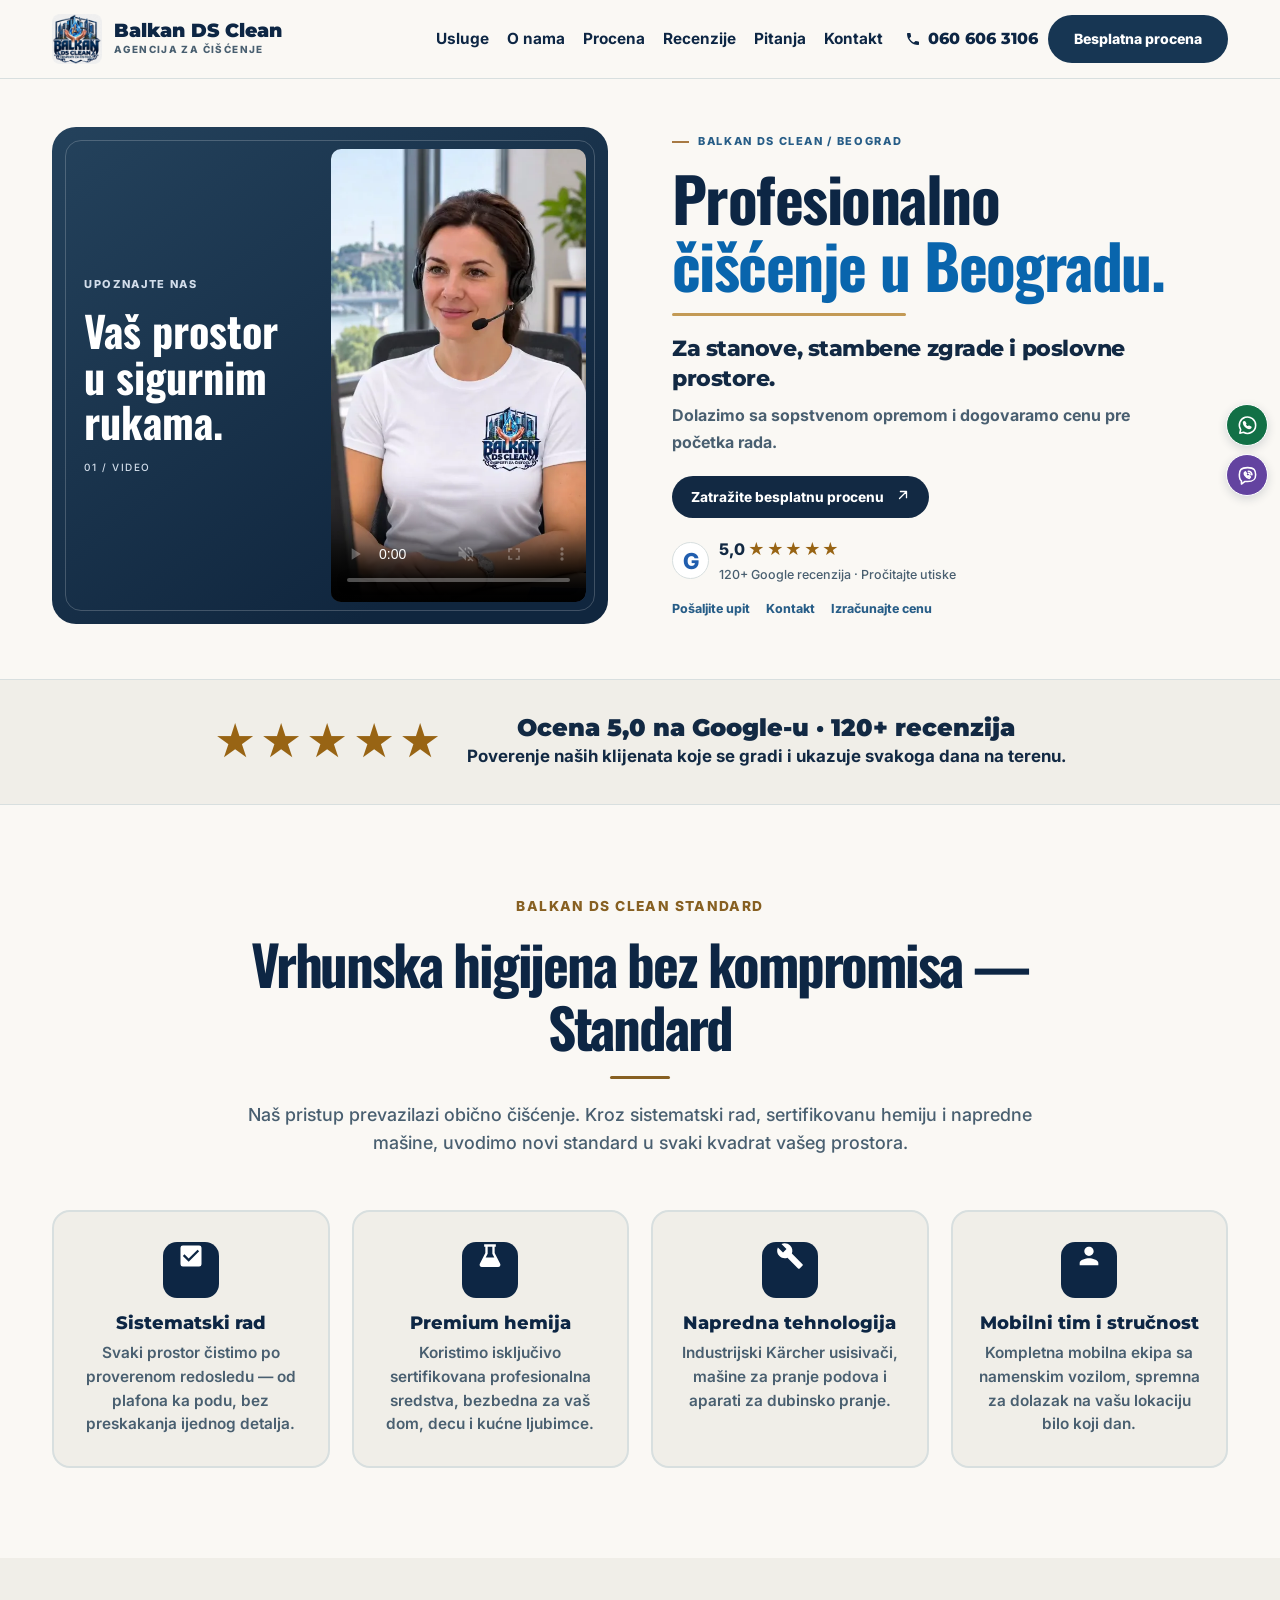
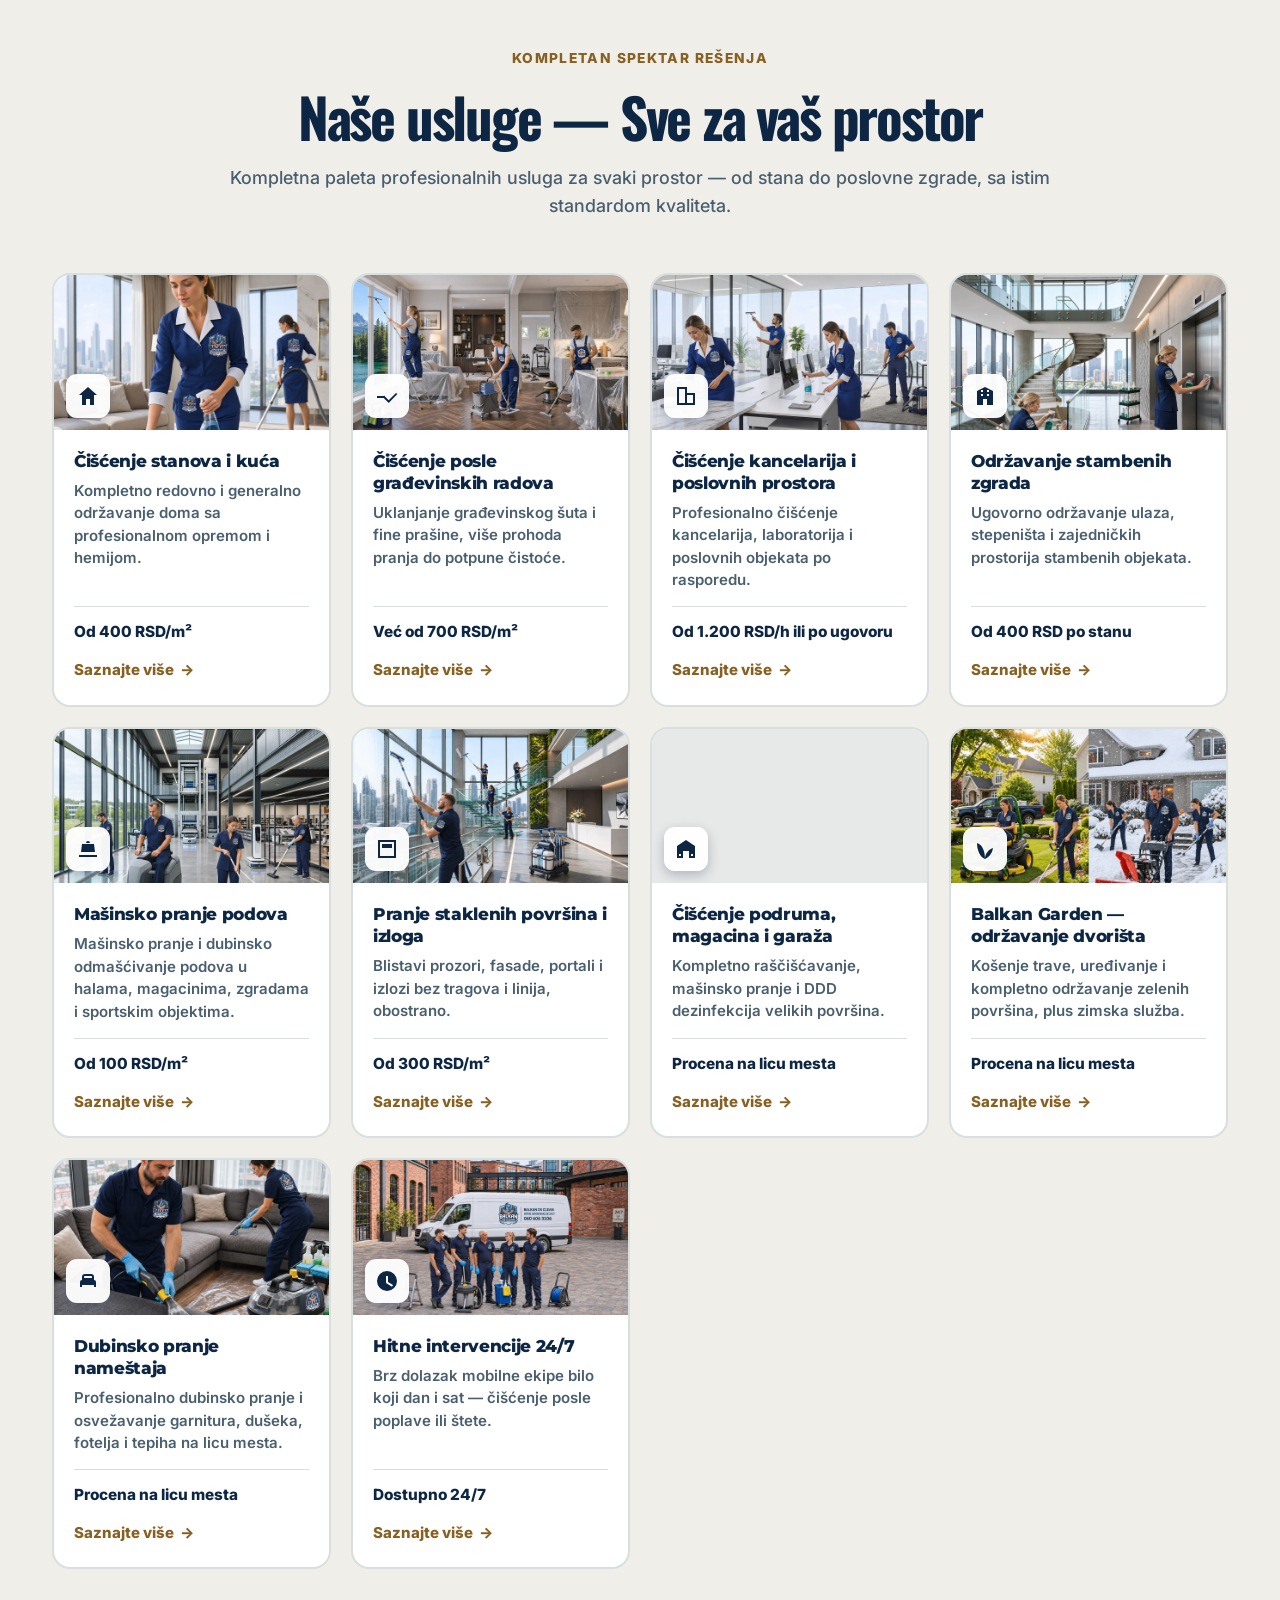
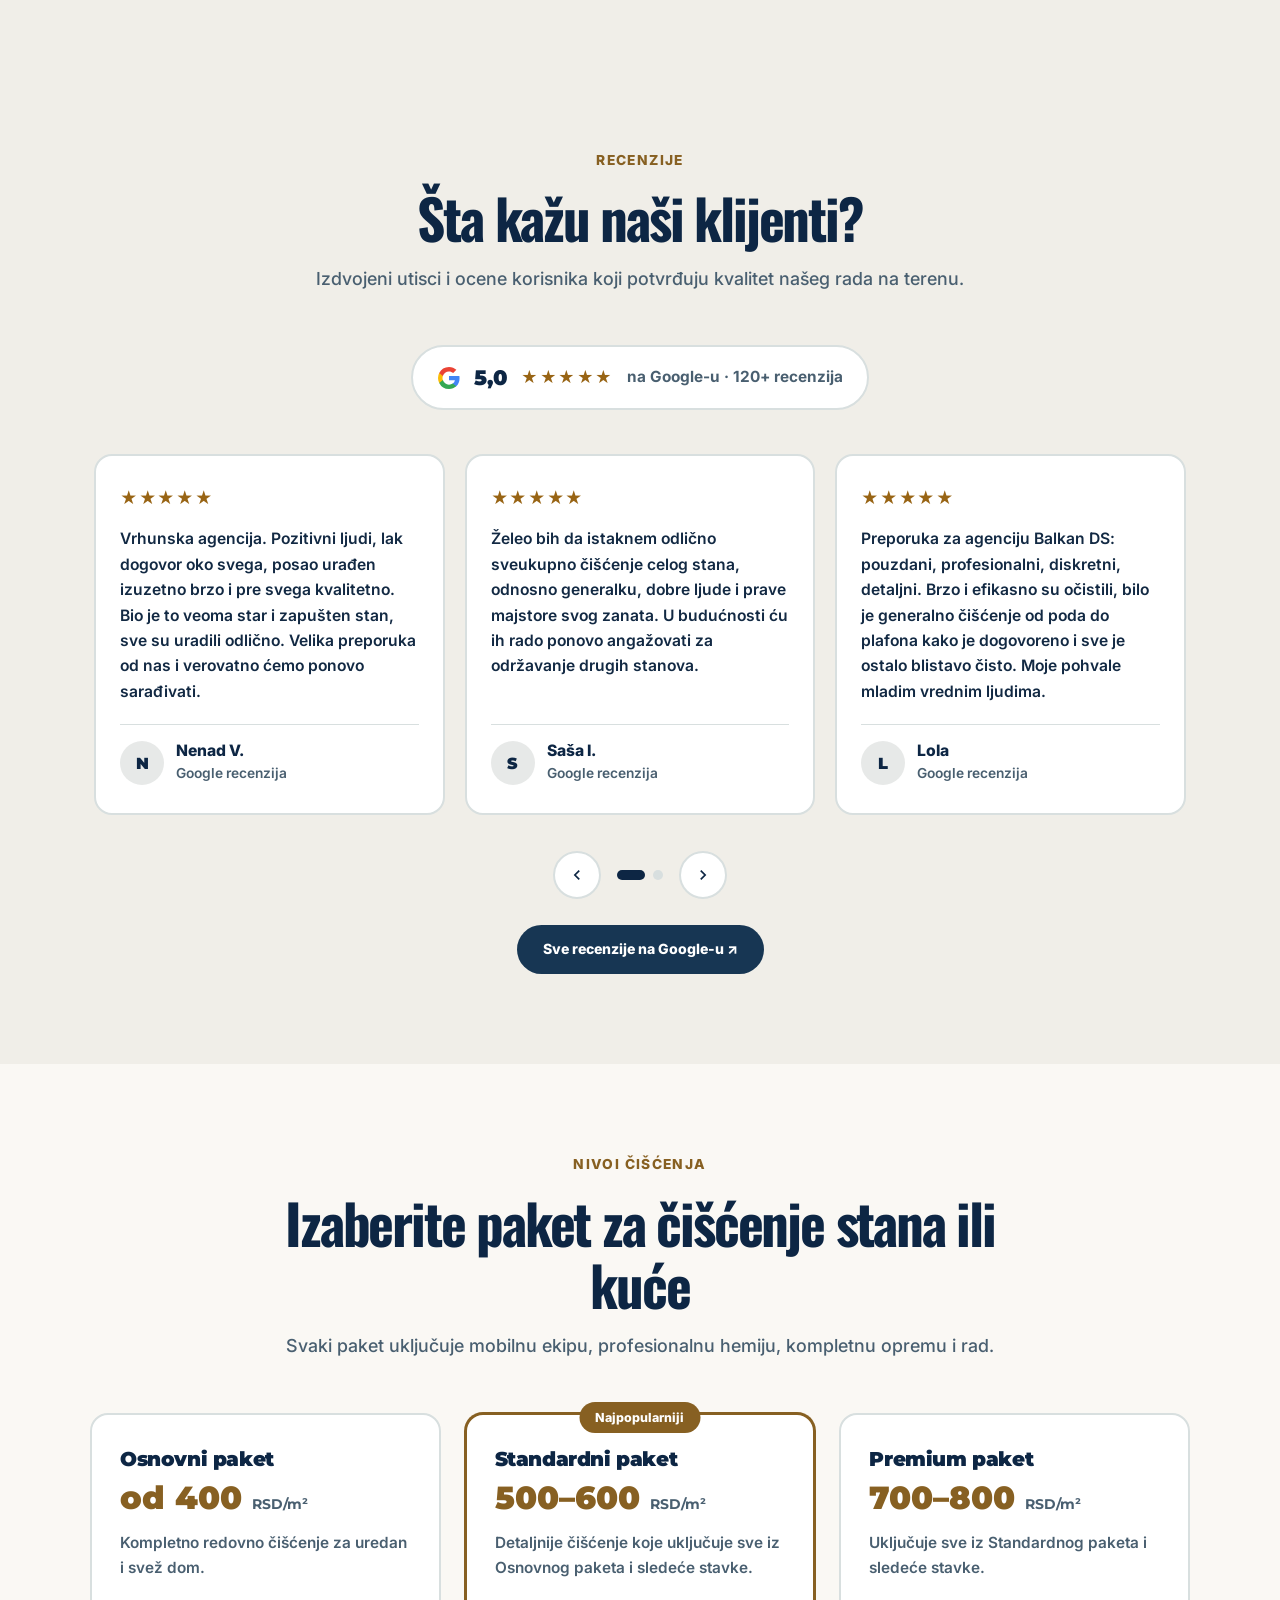
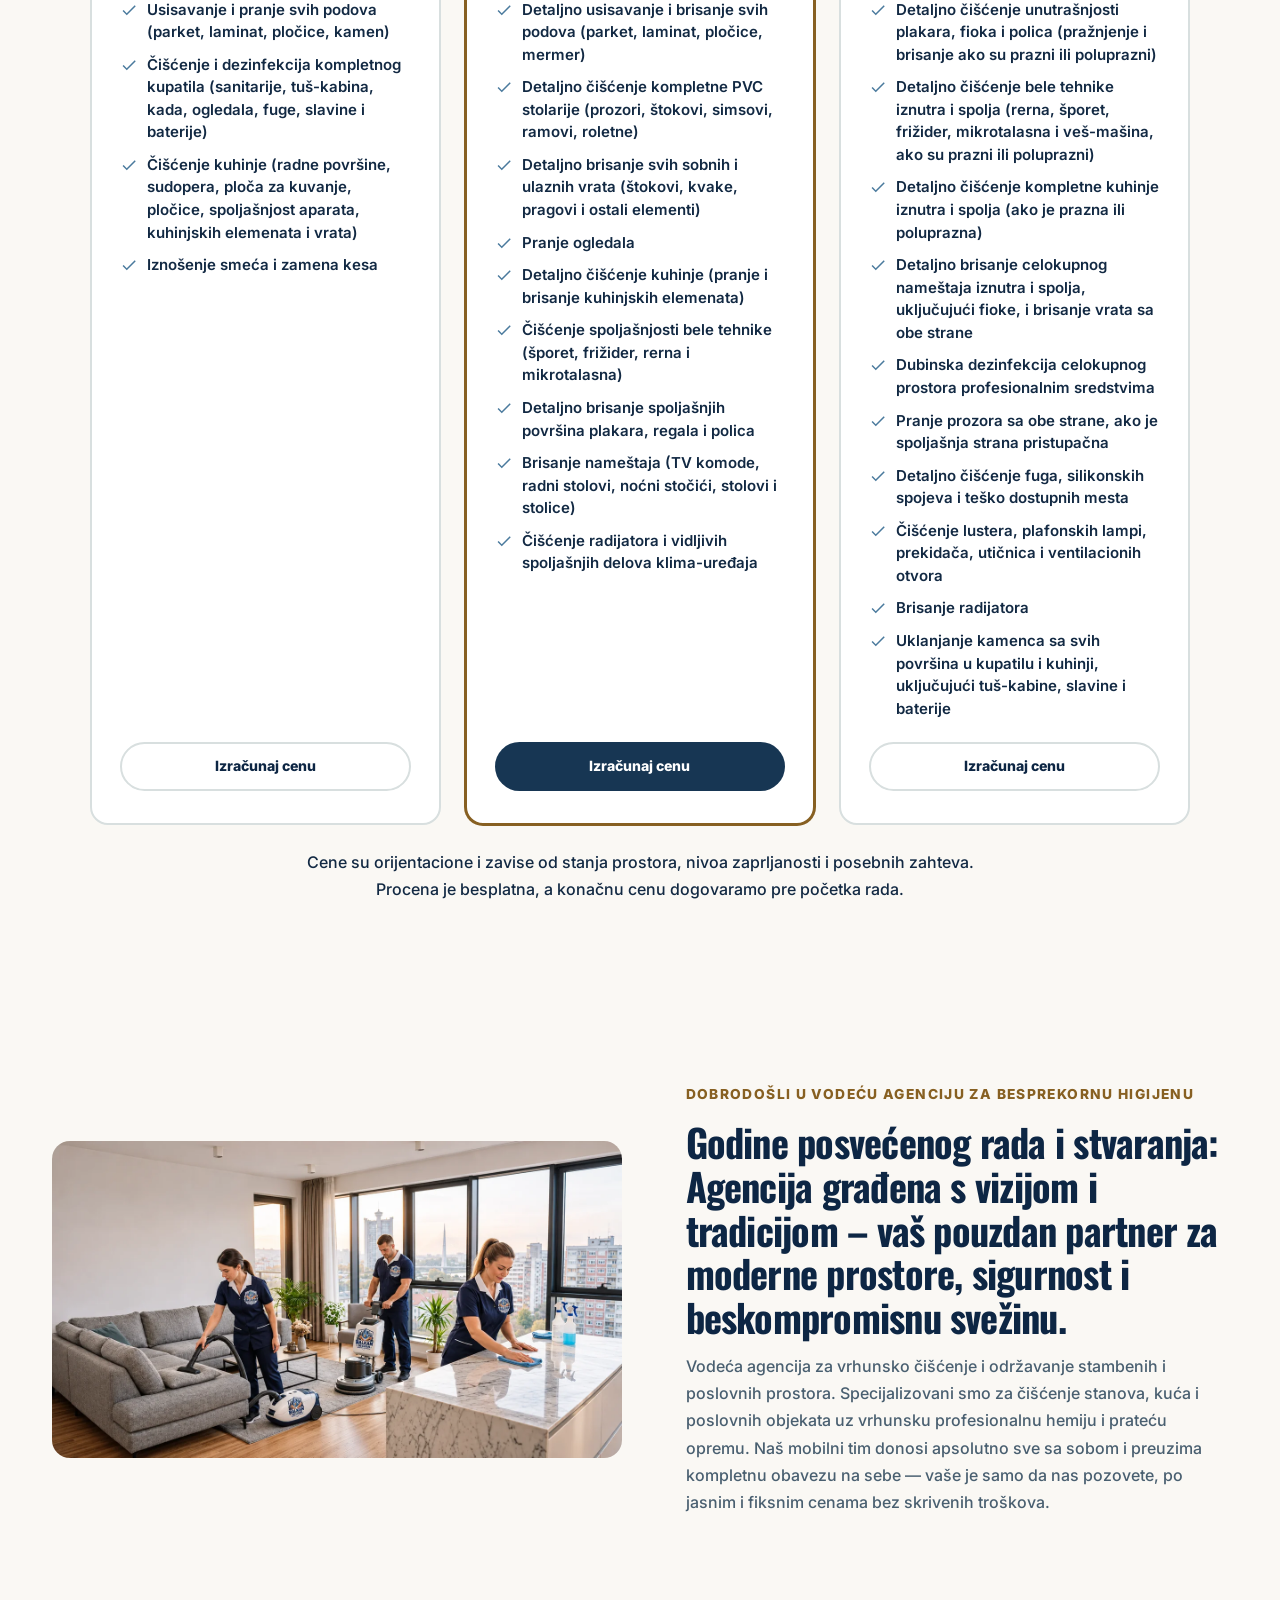
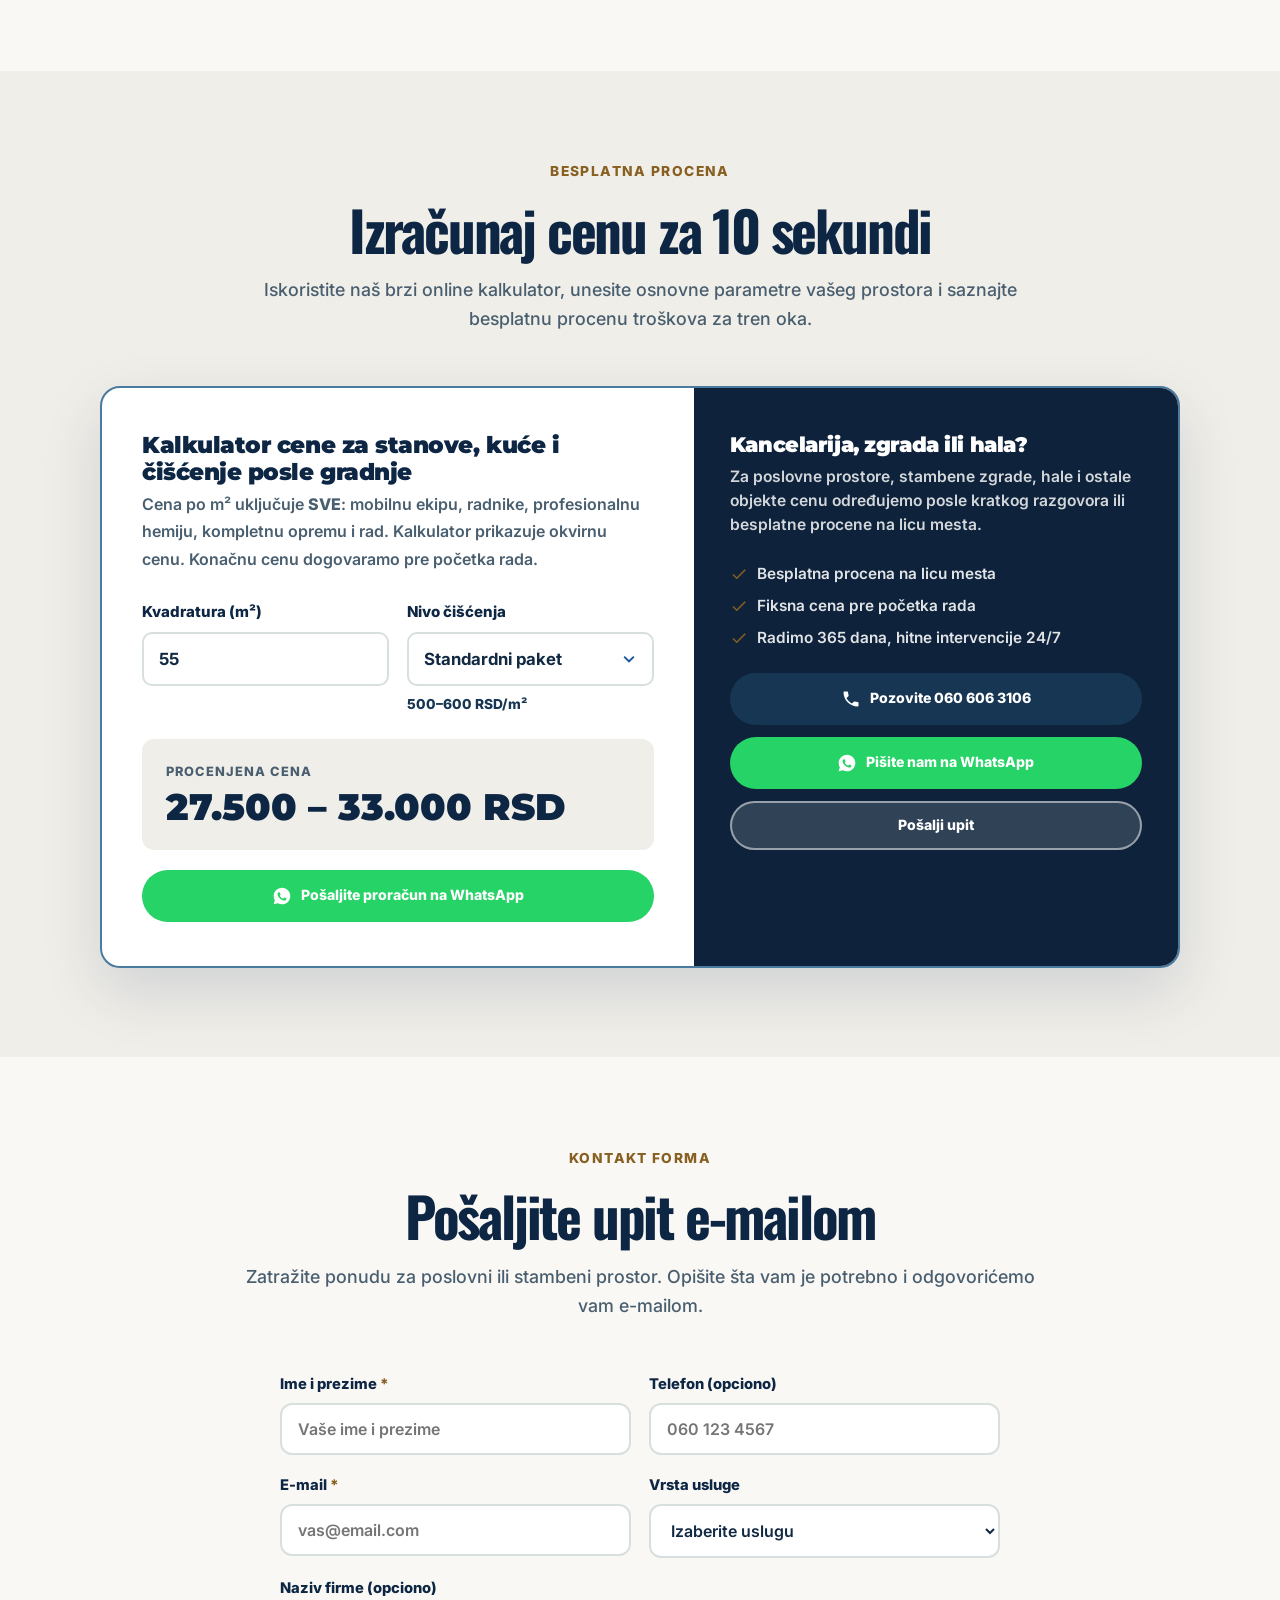
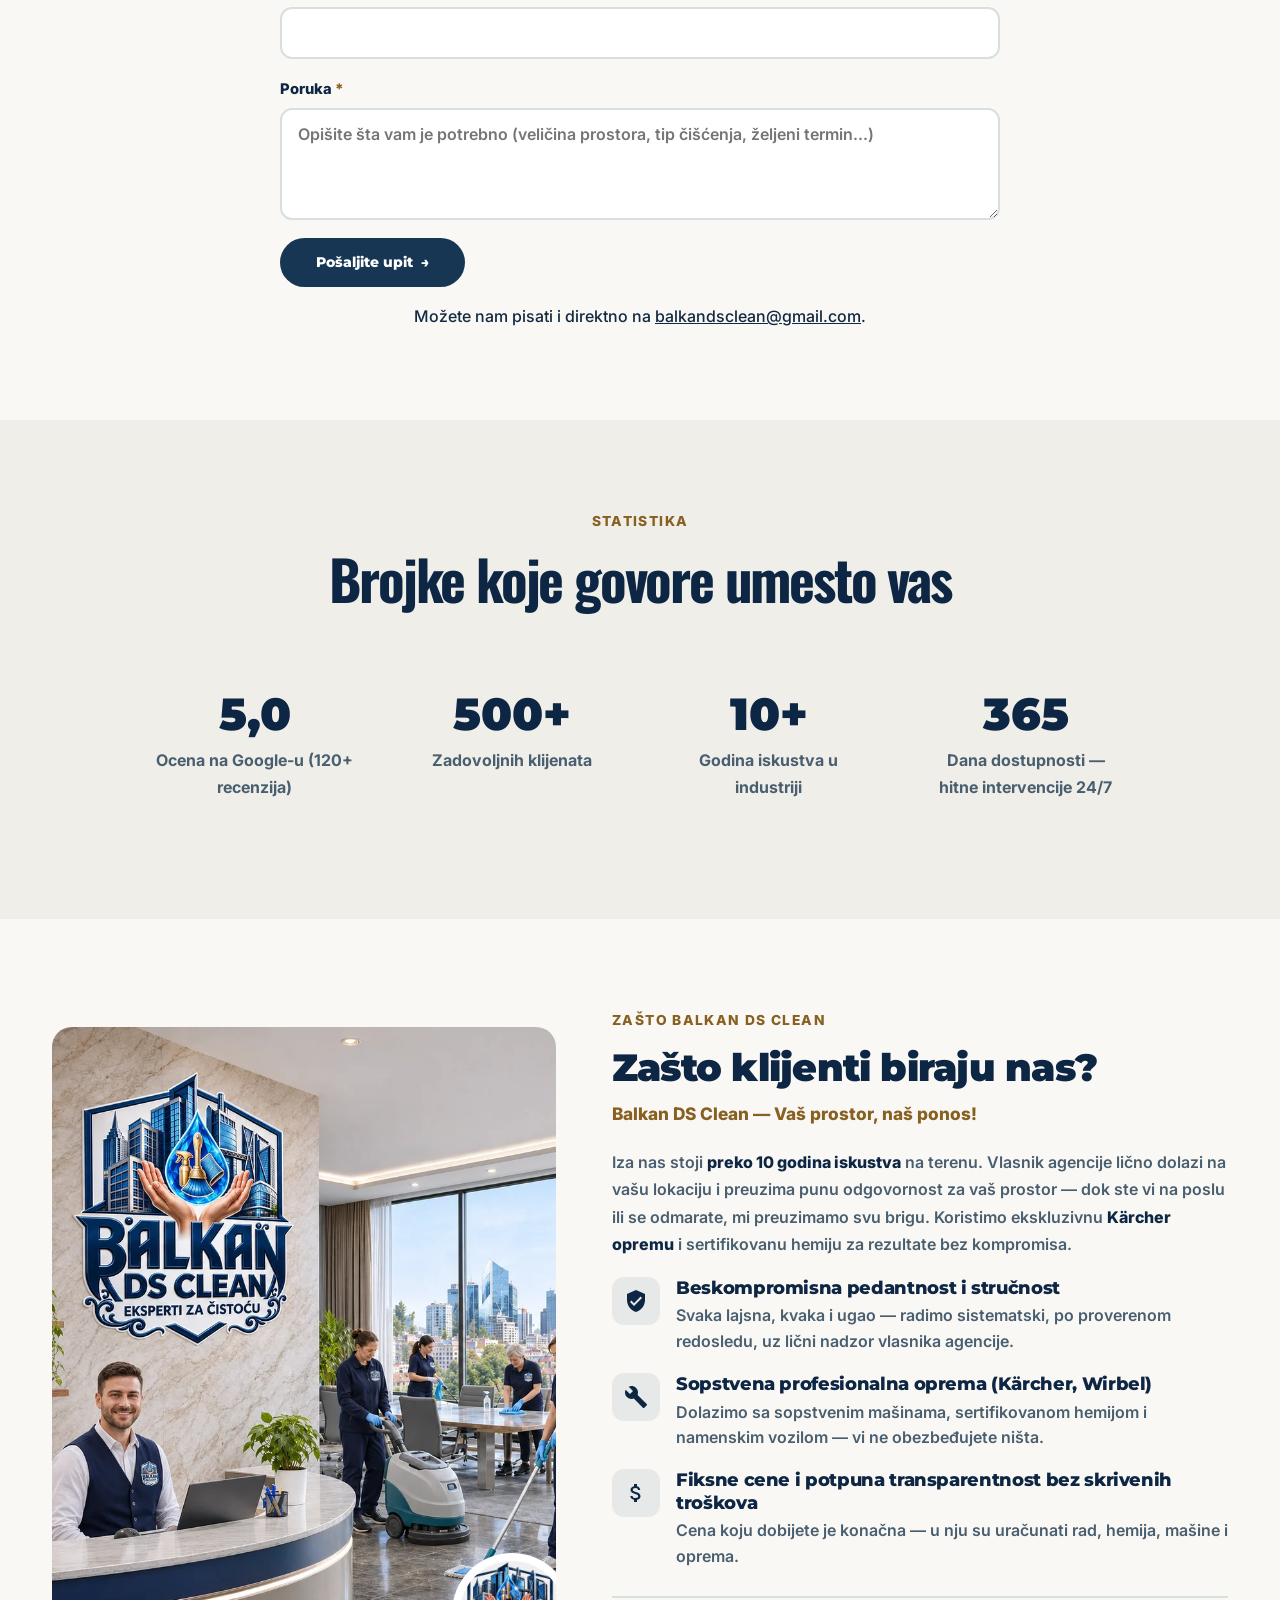
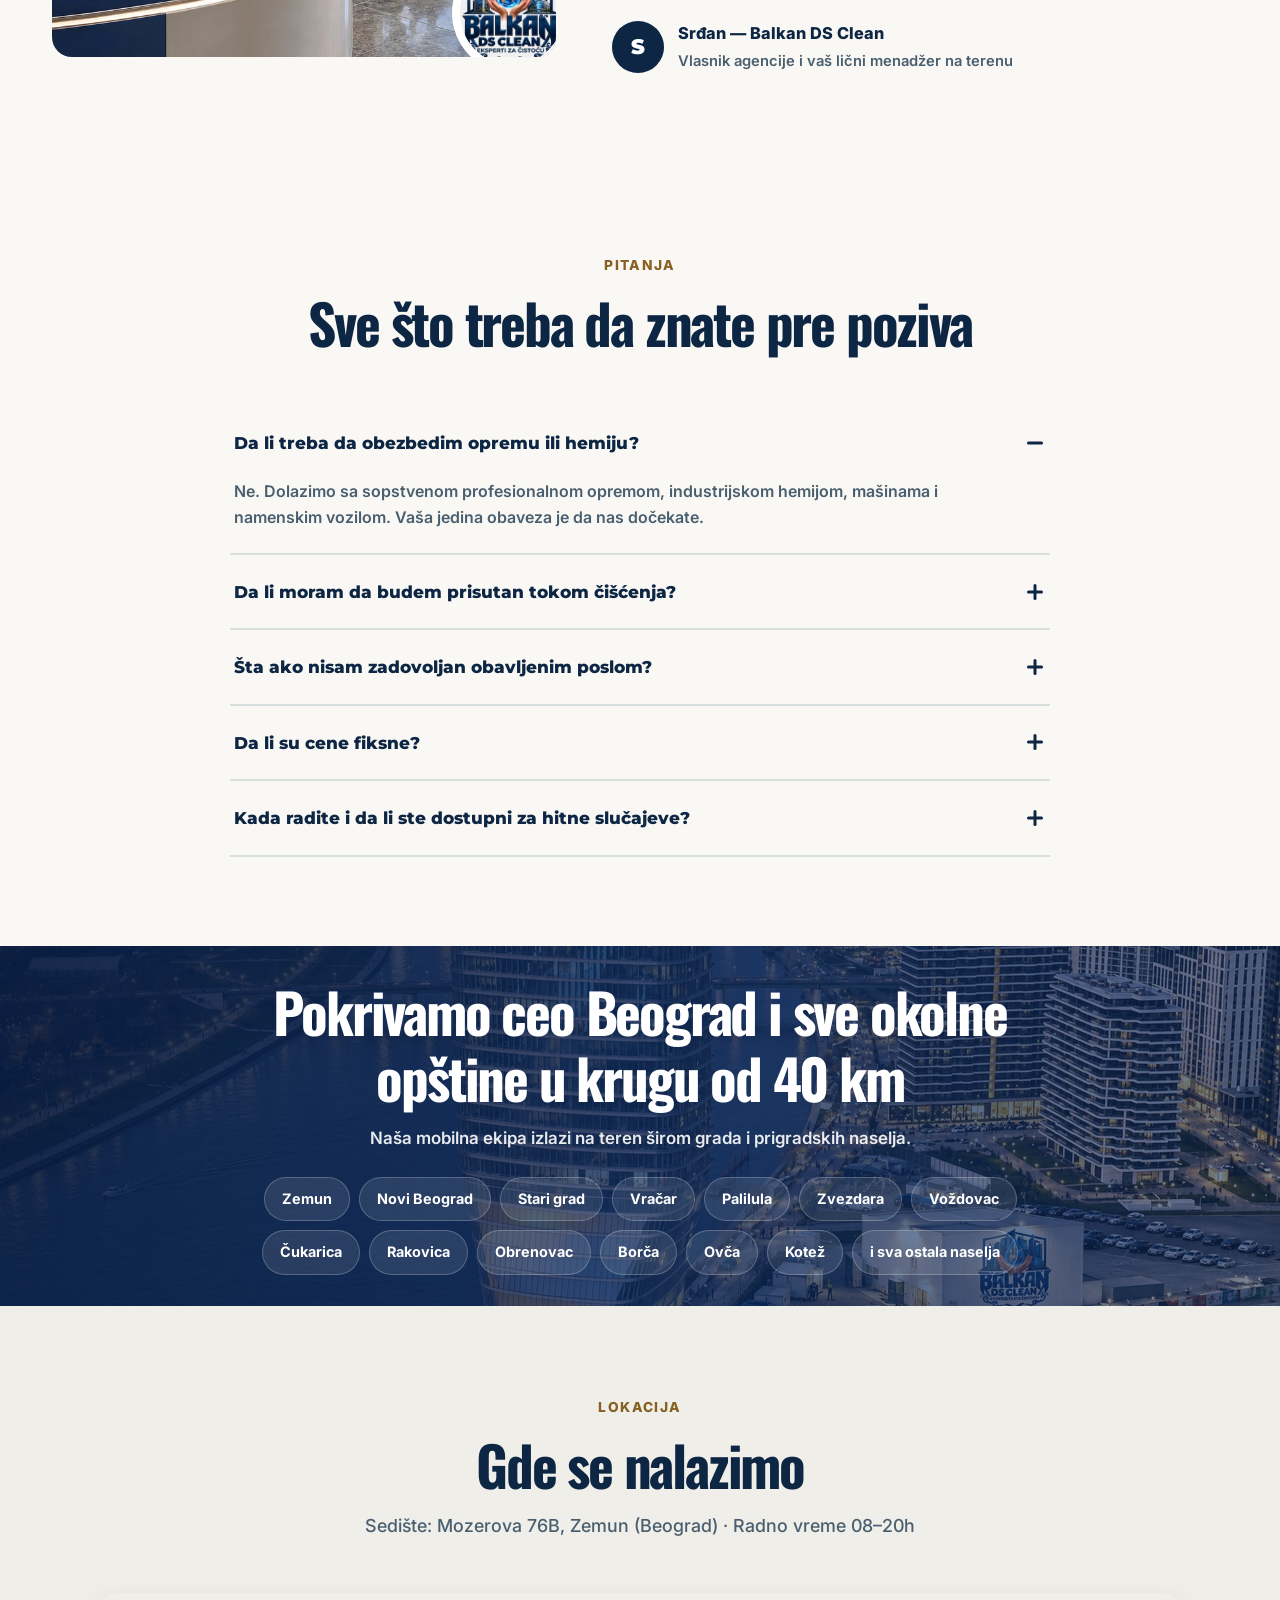
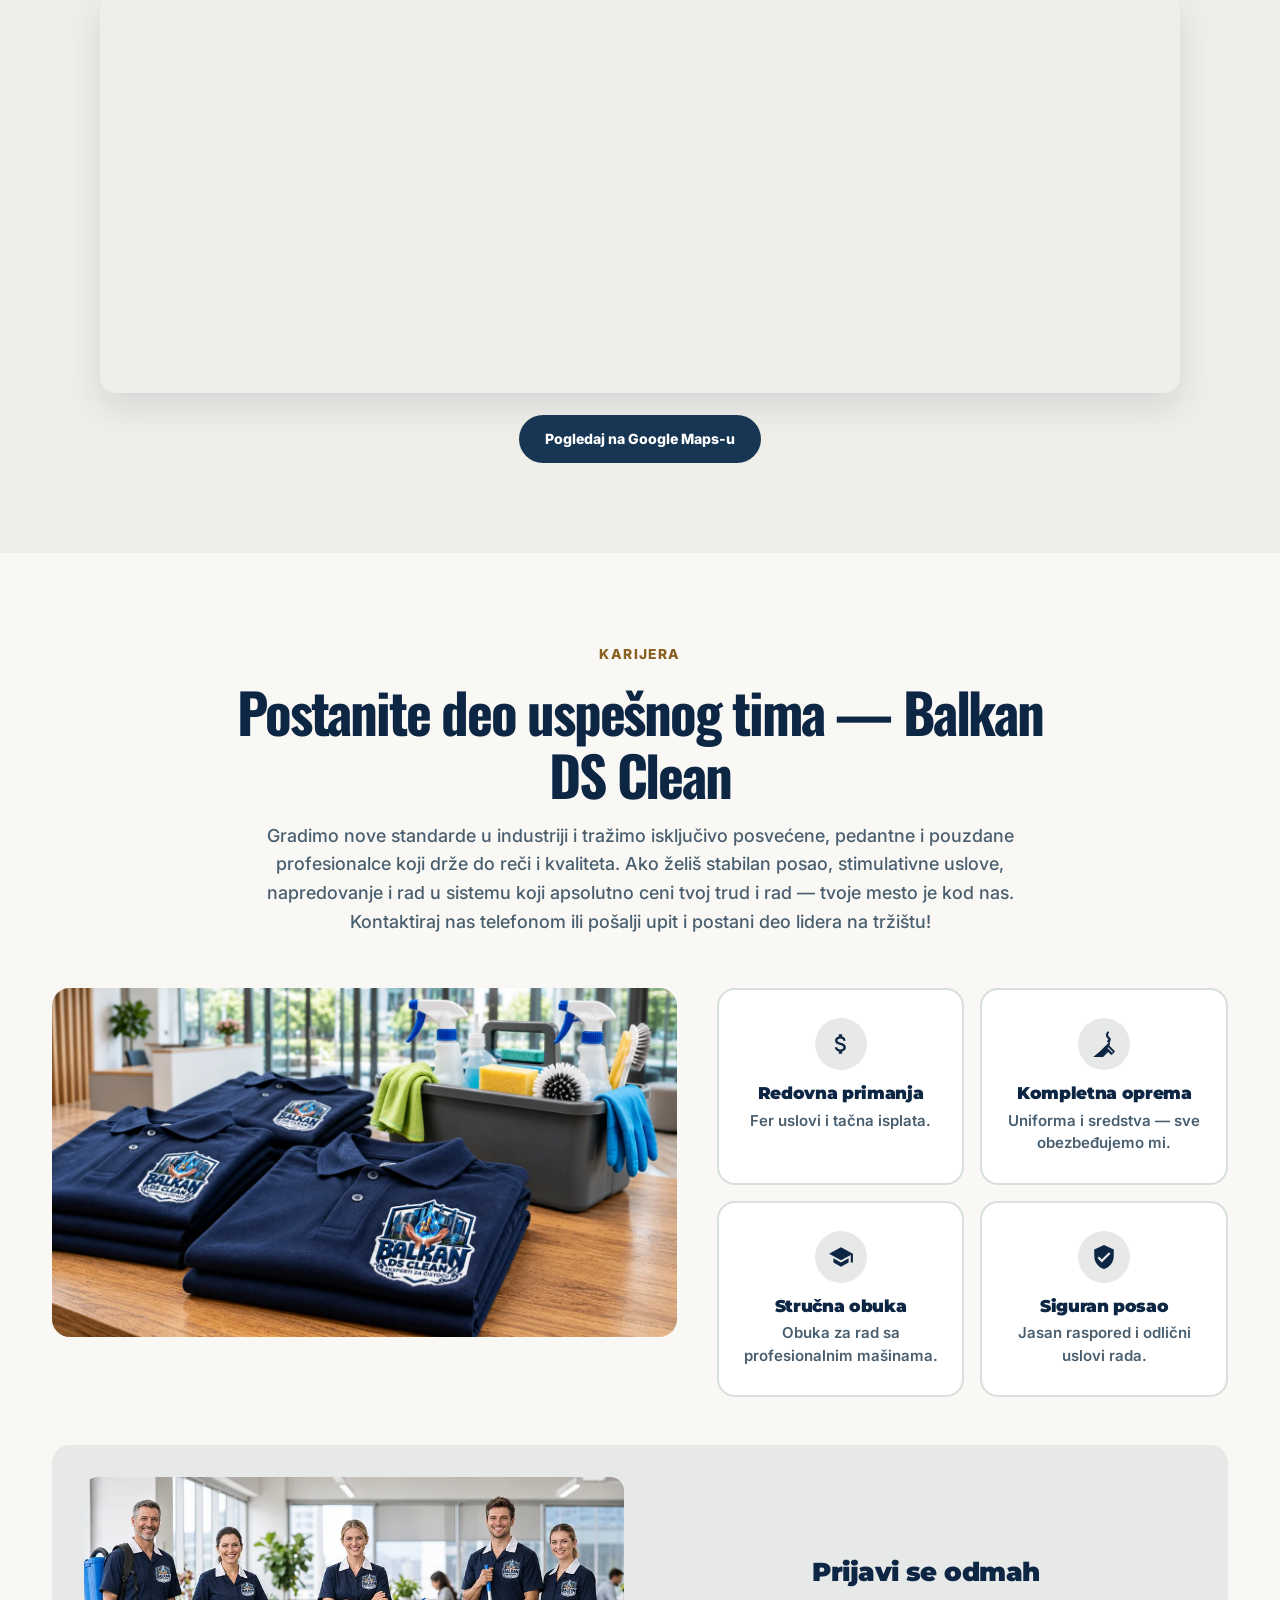
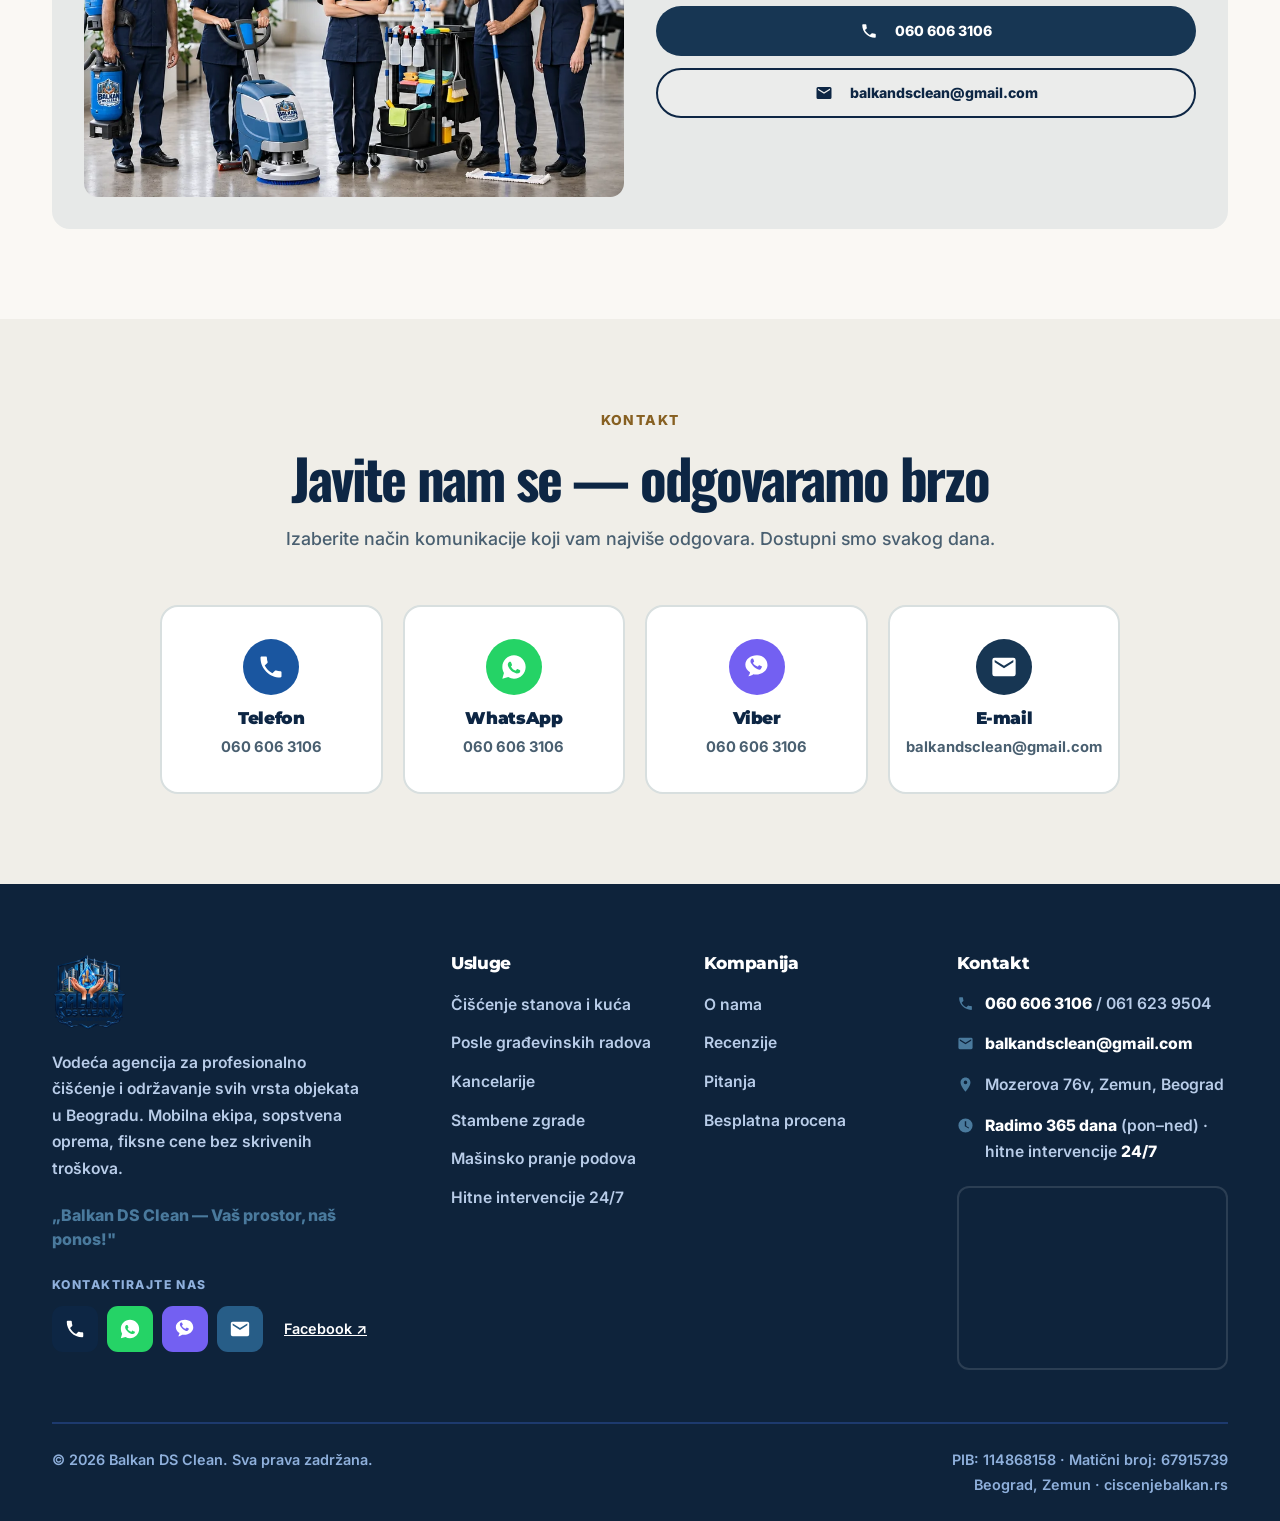
==== commit 3dbfe3f1: "Update Balkan DS Clean floor washing service" ====
--- a/index.html
+++ b/index.html
@@ -652,7 +652,8 @@
 <div class="hero-copy">
 <p class="eyebrow"><span></span> BALKAN DS CLEAN / BEOGRAD</p>
 <h1><span>Profesionalno</span> <span>čišćenje u Beogradu.</span></h1>
-<p class="intro">Za stanove, stambene zgrade i poslovne prostore. Dolazimo sa sopstvenom opremom i dogovaramo cenu pre početka rada.</p>
+<h2 class="intro">Za stanove, stambene zgrade i poslovne prostore.</h2>
+<p class="intro-detalj">Dolazimo sa sopstvenom opremom i dogovaramo cenu pre početka rada.</p>
 <a class="pill primary" href="#procena">Zatražite besplatnu procenu <span aria-hidden="true"><svg width="14" height="14" viewbox="0 0 16 16" fill="none" aria-hidden="true"><path d="M4 12 12 4M5 4h7v7" stroke="currentColor" stroke-width="1.5" stroke-linecap="round" stroke-linejoin="round"></path></svg></span></a>
 <a class="google-badge" href="#recenzije"><b class="google" aria-hidden="true">G</b><span><strong>5,0 <span class="stars" aria-label="od 5 zvezdica">★★★★★</span></strong><small>120+ Google recenzija · Pročitajte utiske</small></span></a>
 <div class="quick-links"><a href="#upit-forma">Pošaljite upit</a><a href="#kontakt">Kontakt</a><a href="#procena">Izračunajte cenu</a></div></div>
@@ -774,8 +775,8 @@
         </div>
         <div class="usluga-sadrzaj">
           <h3>Mašinsko pranje podova</h3>
-          <p>Temeljno mašinsko pranje svih podloga rotacionim mašinama i profesionalnom hemijom.</p>
-          <span class="usluga-cena">Od 200 RSD/m²</span>
+          <p>Mašinsko pranje i dubinsko odmašćivanje podova u halama, magacinima, zgradama i sportskim objektima.</p>
+          <span class="usluga-cena">Od 100 RSD/m²</span>
           <span class="usluga-vise">Saznajte više <span aria-hidden="true">→</span></span>
         </div>
       </a>
@@ -1317,7 +1318,7 @@
       <div>
         <a href="./" class="logo" aria-label="Balkan DS Clean, početna strana">
           <picture>
-            <img src="assets/logo.jpg" alt="Balkan DS Clean logo" width="64" height="64">
+            <img src="assets/logo-footer.webp" alt="Balkan DS Clean logo" width="64" height="64">
           </picture>
         </a>
         <p class="podnozje-o">Vodeća agencija za profesionalno čišćenje i održavanje svih vrsta objekata u Beogradu. Mobilna ekipa, sopstvena oprema, fiksne cene bez skrivenih troškova.</p>
--- a/polish.css
+++ b/polish.css
@@ -37,7 +37,8 @@
 .hero-copy h1 span + span {color:#0965ad}
 main h1 {position:relative}
 main h1::after {content:"";display:block;width:min(42%,240px);height:3px;margin-top:14px;border-radius:3px;background:#c39a55;transform-origin:left}
-.hero-copy .intro {max-width:42ch;color:#495f70;margin-bottom:20px}
+.hero-copy .intro {max-width:42ch;color:var(--tekst);font-size:clamp(1.15rem,2vw,1.4rem);line-height:1.35;font-weight:800;margin-bottom:8px}
+.hero-copy .intro-detalj {max-width:42ch;color:#495f70;font-weight:700;margin-bottom:20px}
 .eyebrow {display:flex;gap:9px;align-items:center;font-size:11px;letter-spacing:.15em;font-weight:800;color:#275d87}
 .eyebrow>span {width:17px;height:2px;background:#a77943;display:inline-block}
 .pill {display:inline-flex;align-items:center;justify-content:center;gap:12px;border:1px solid transparent;border-radius:999px;padding:11px 18px;font-size:.86rem;font-weight:750;line-height:1.35}
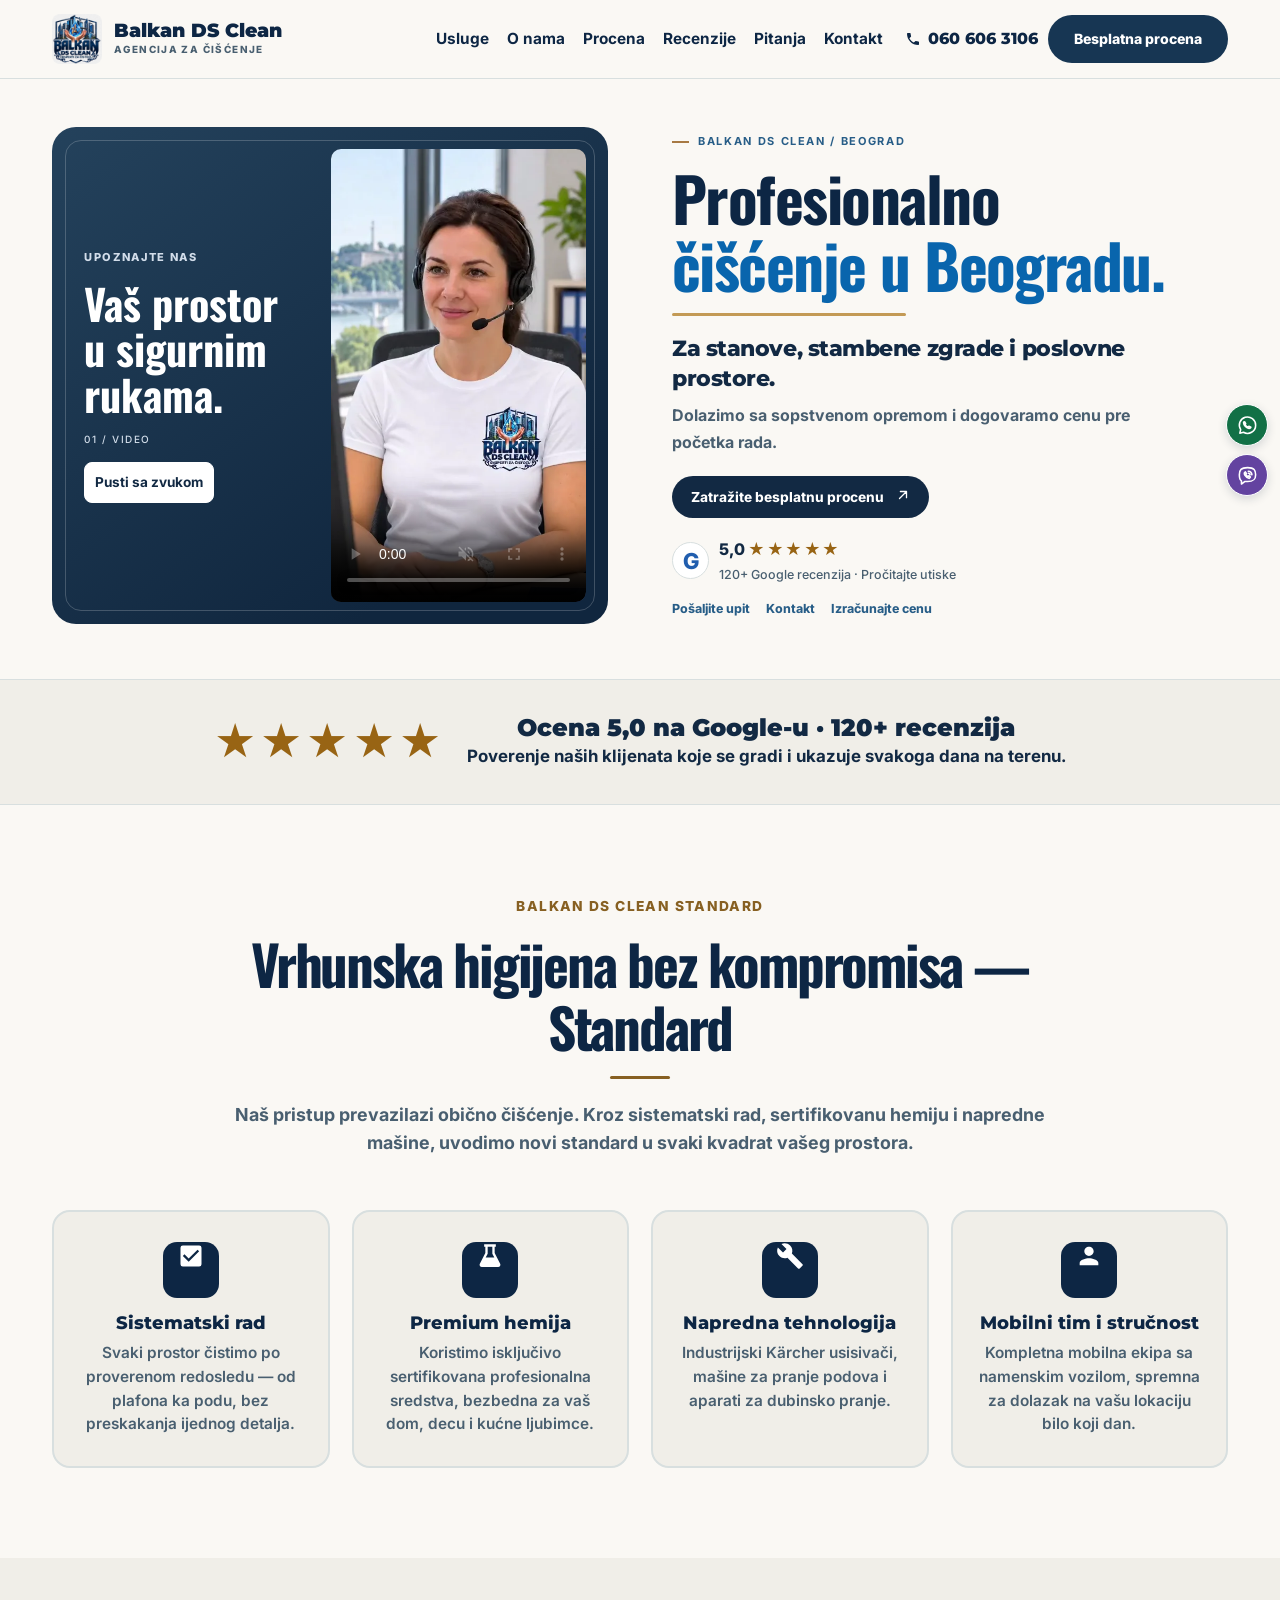
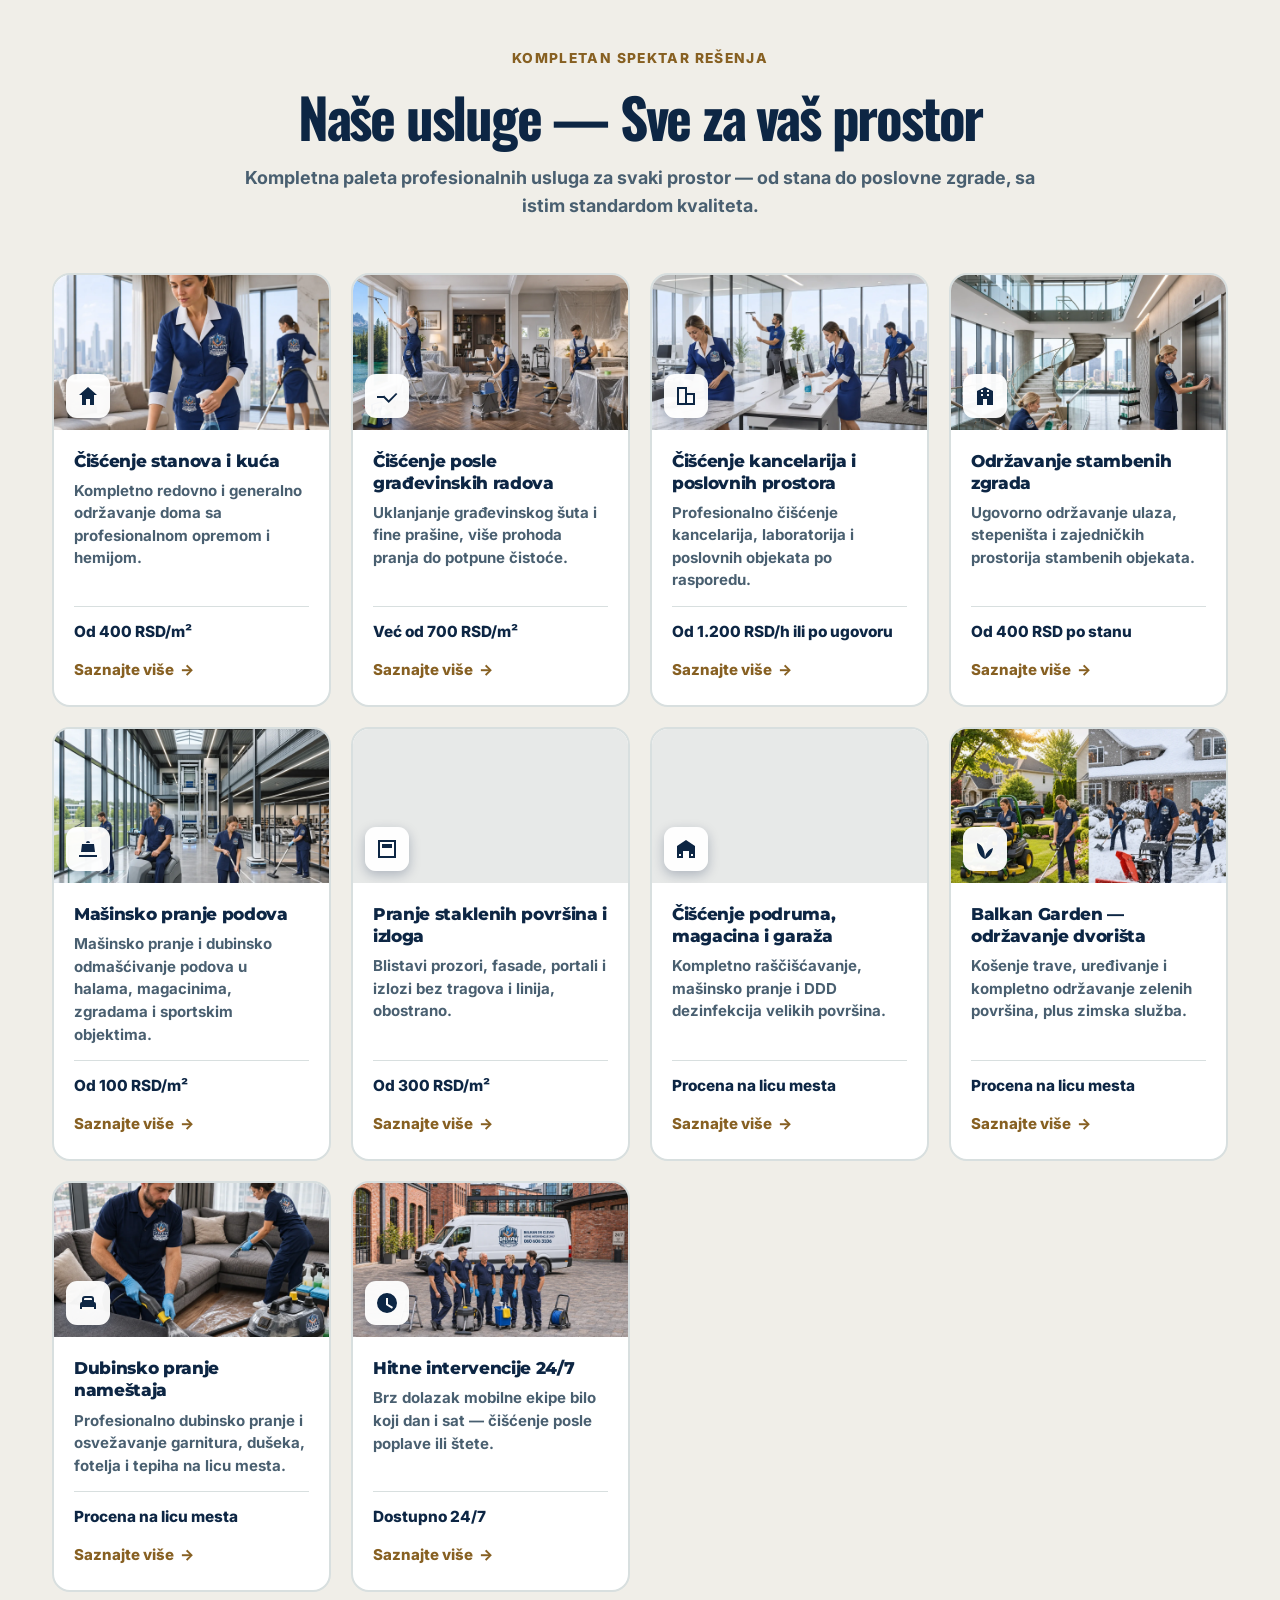
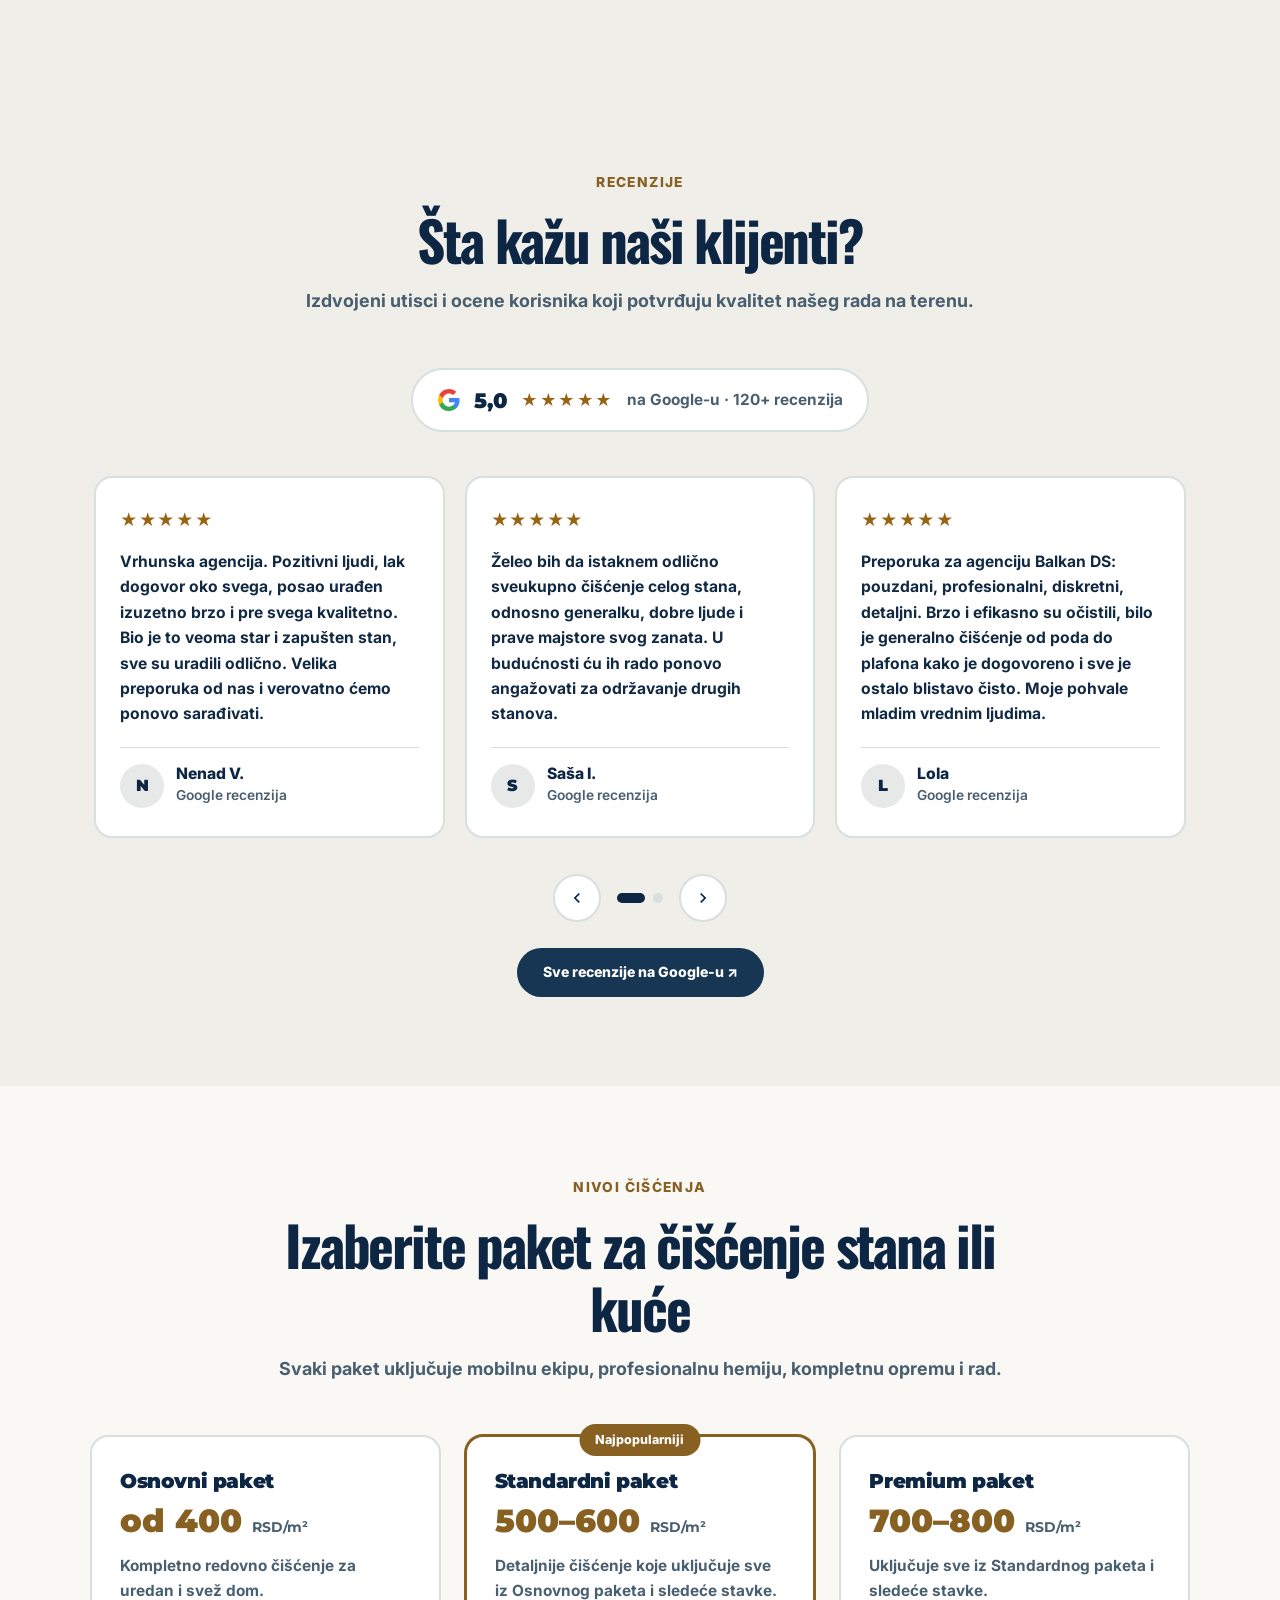
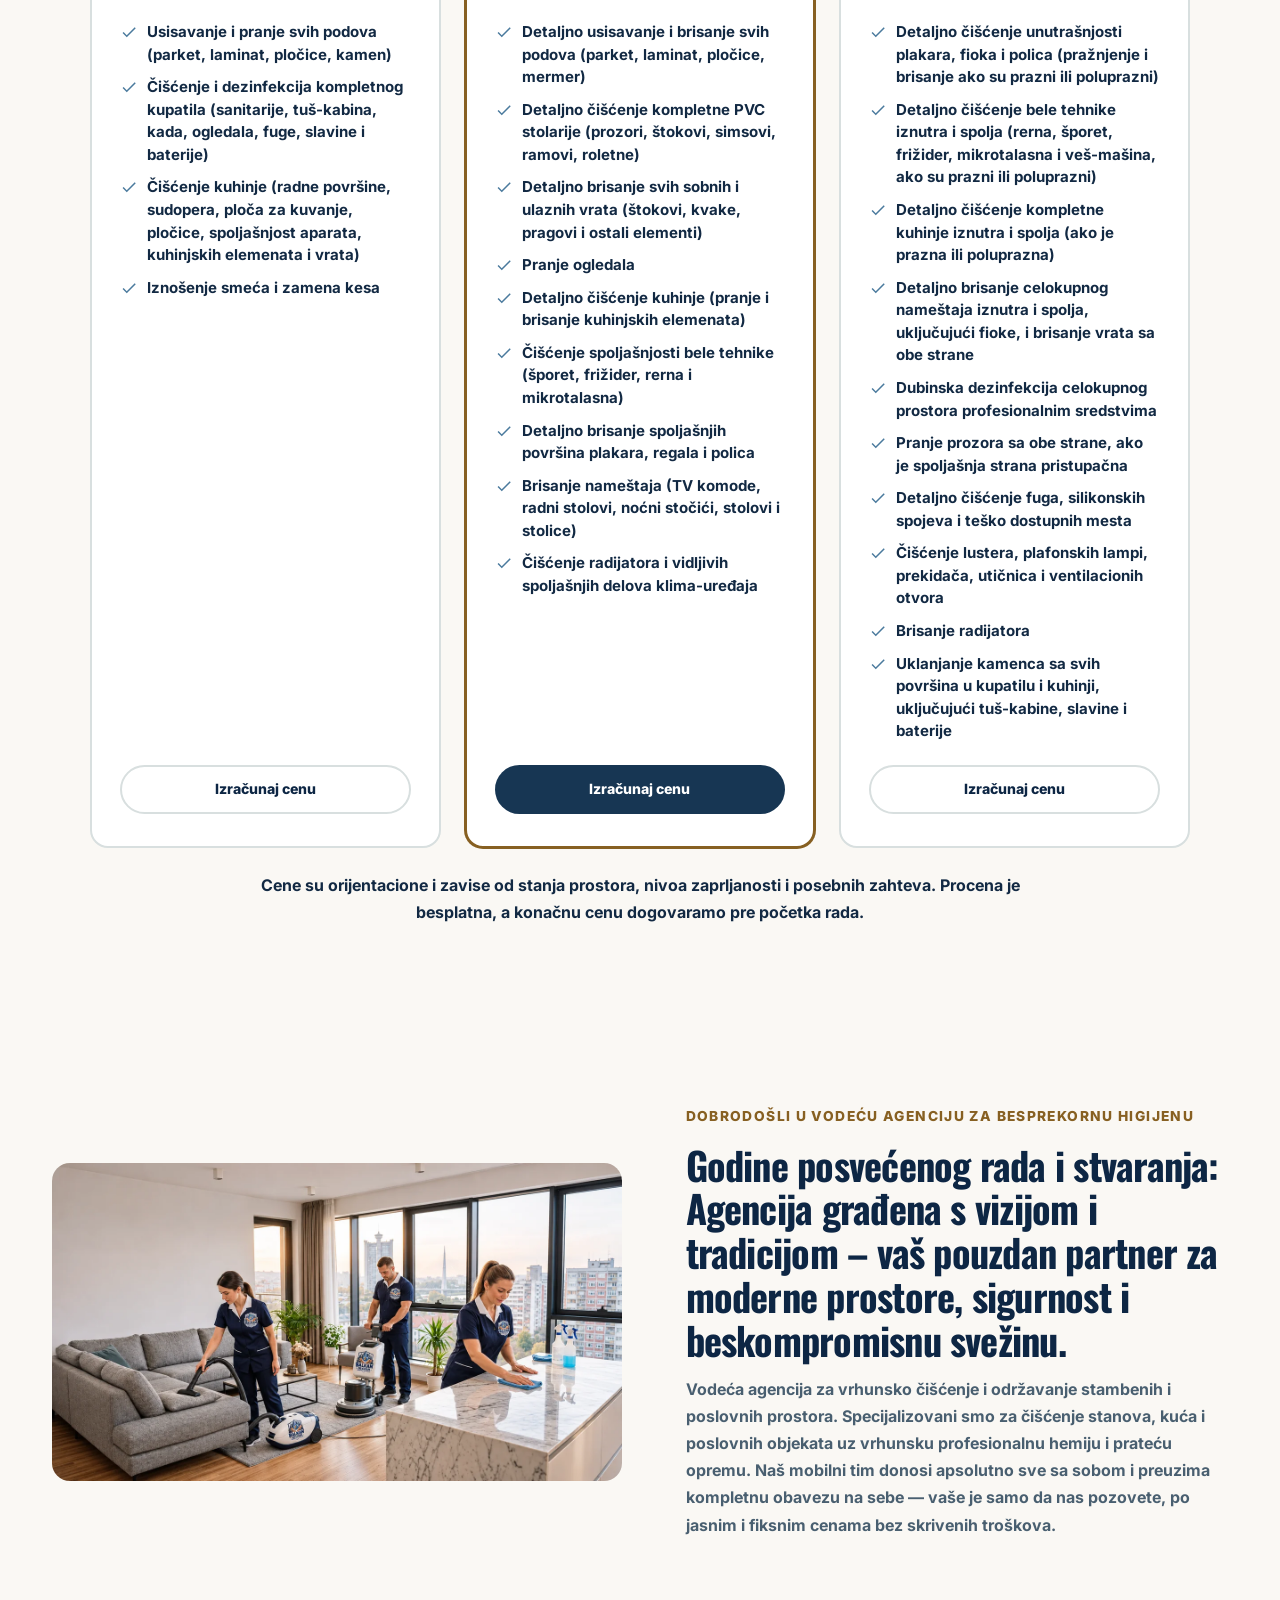
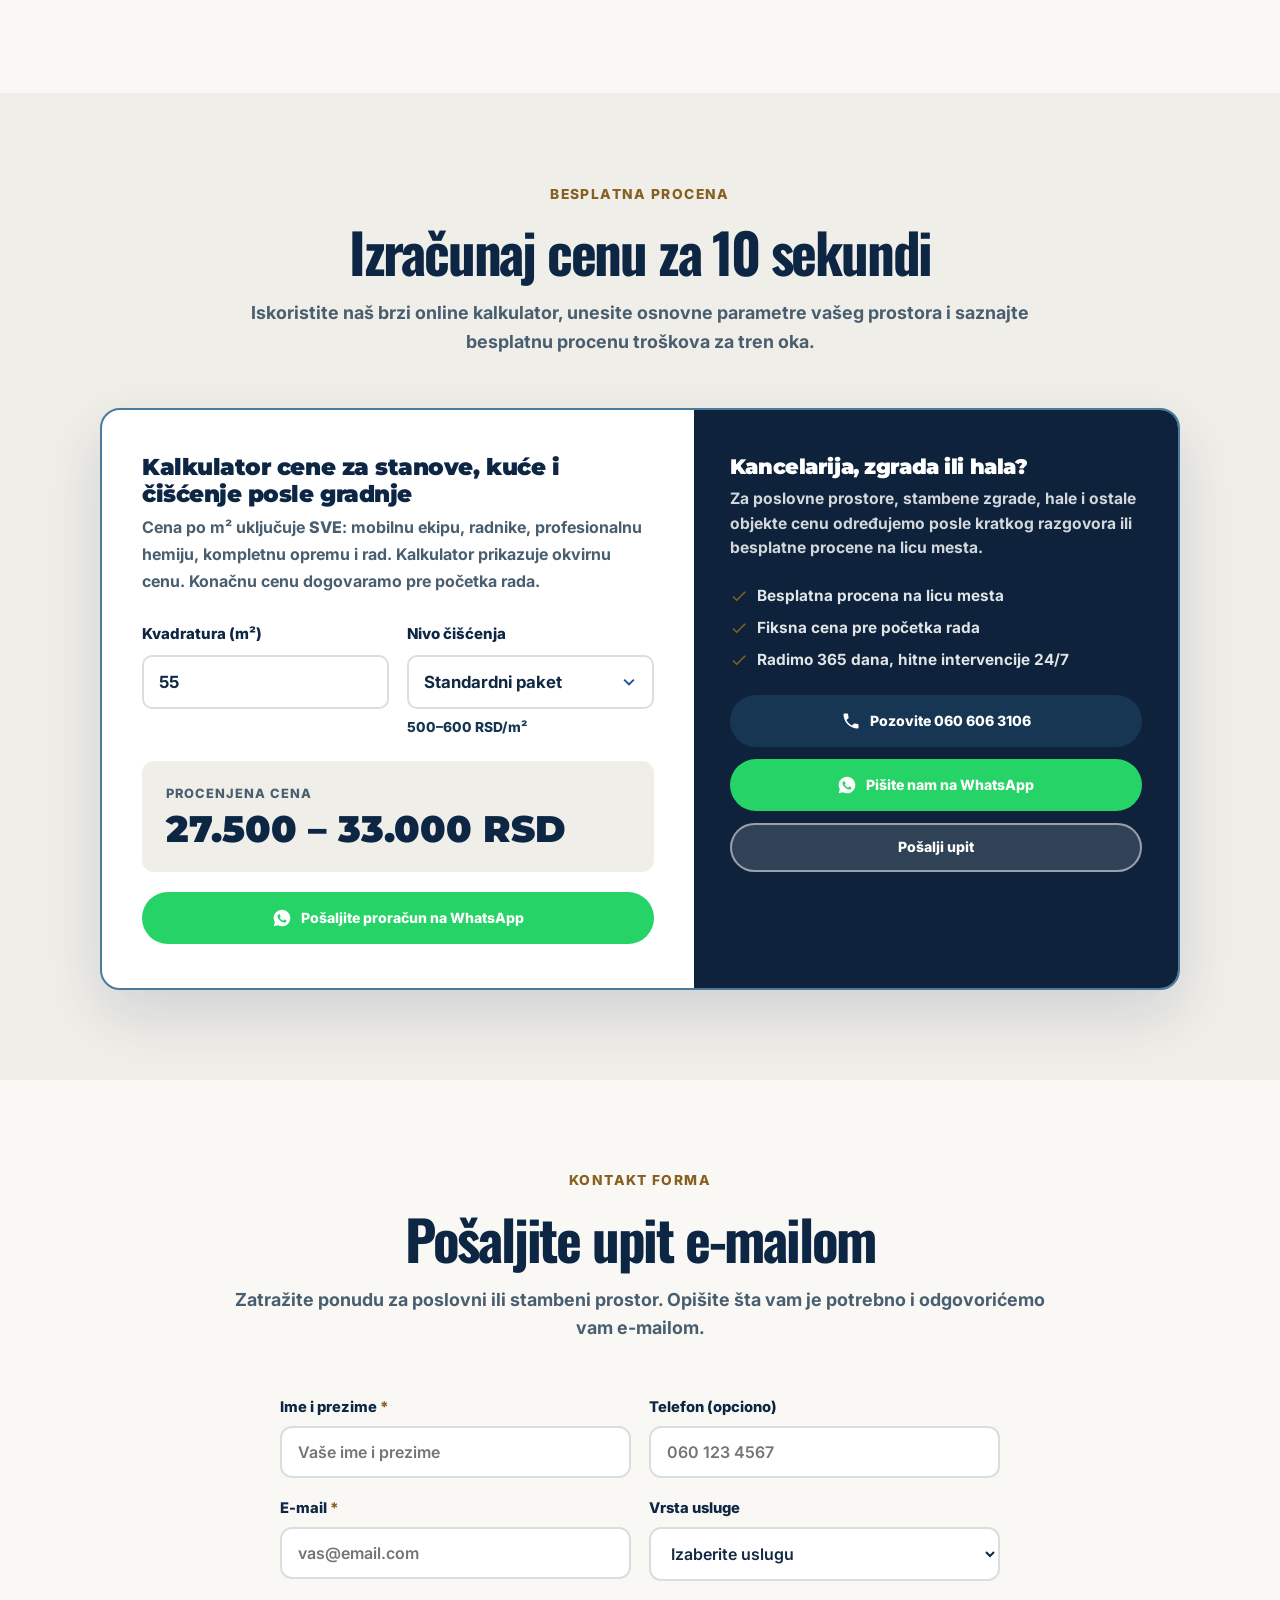
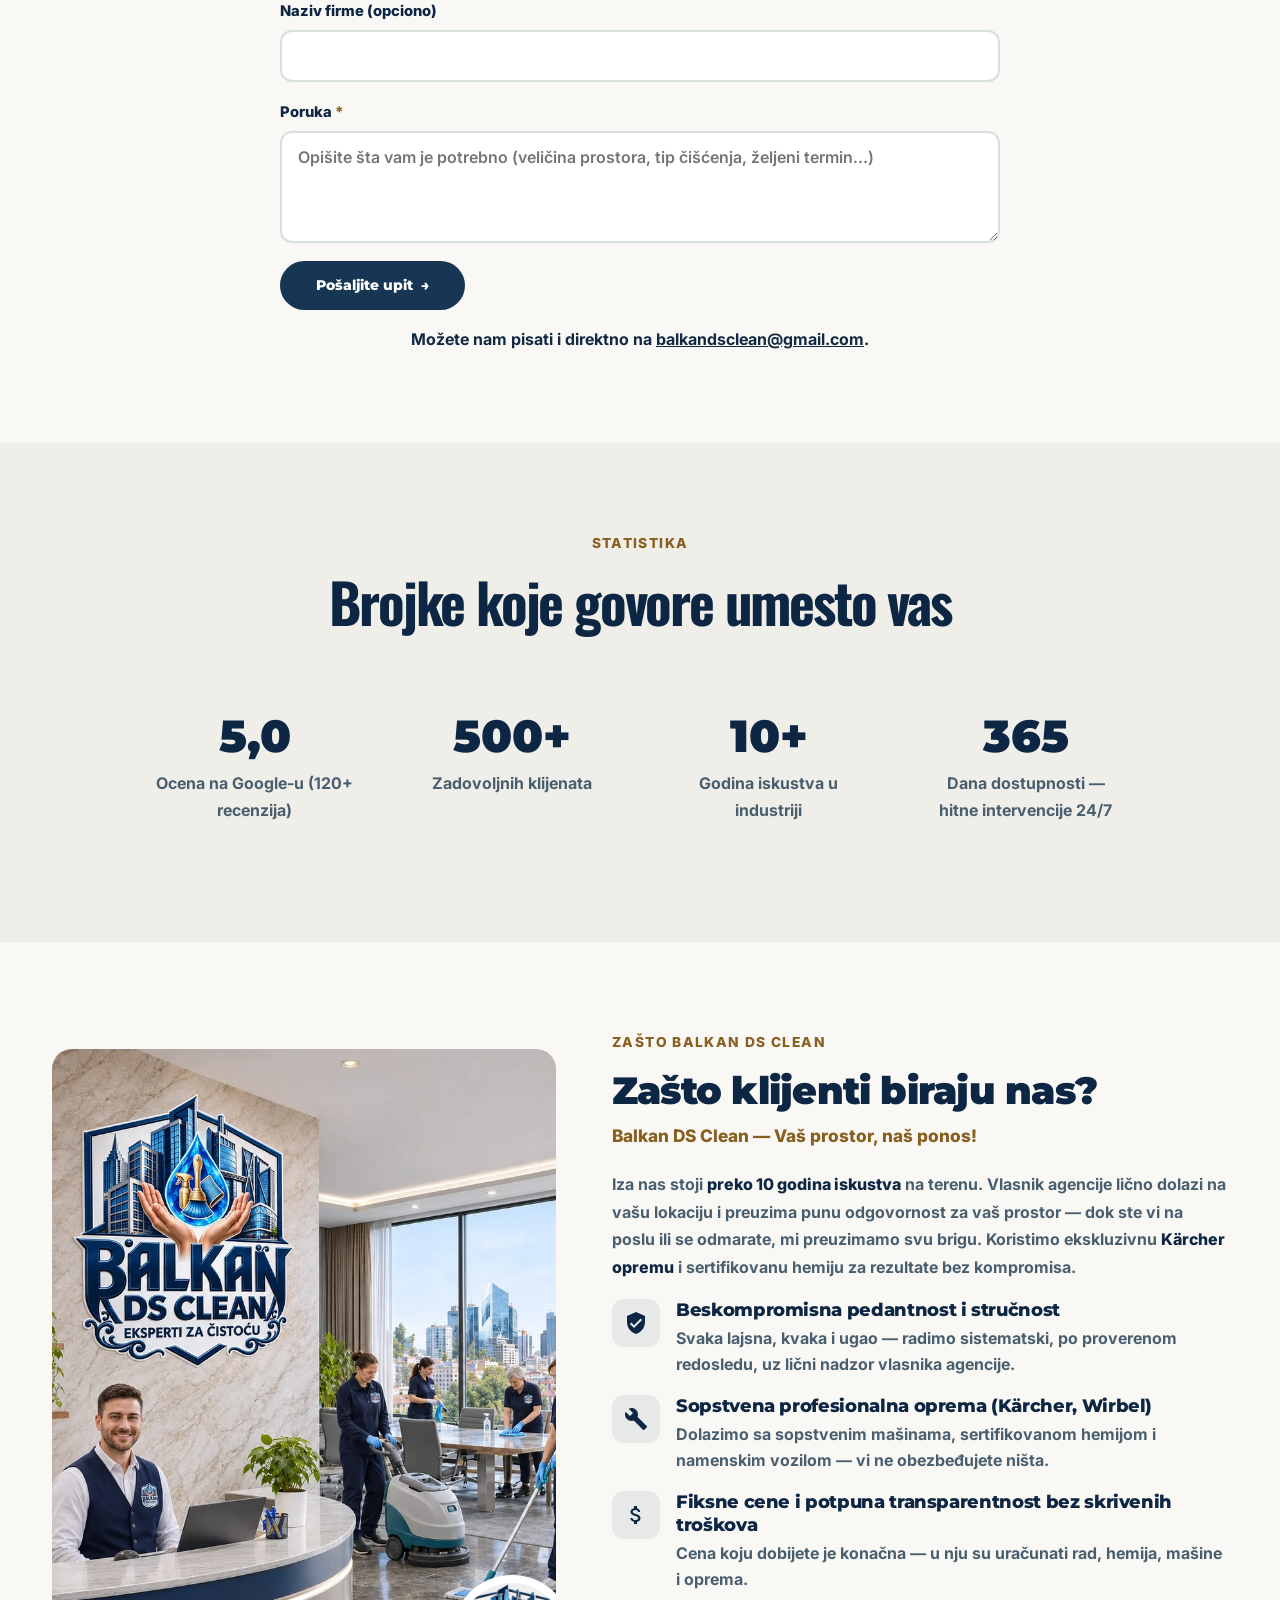
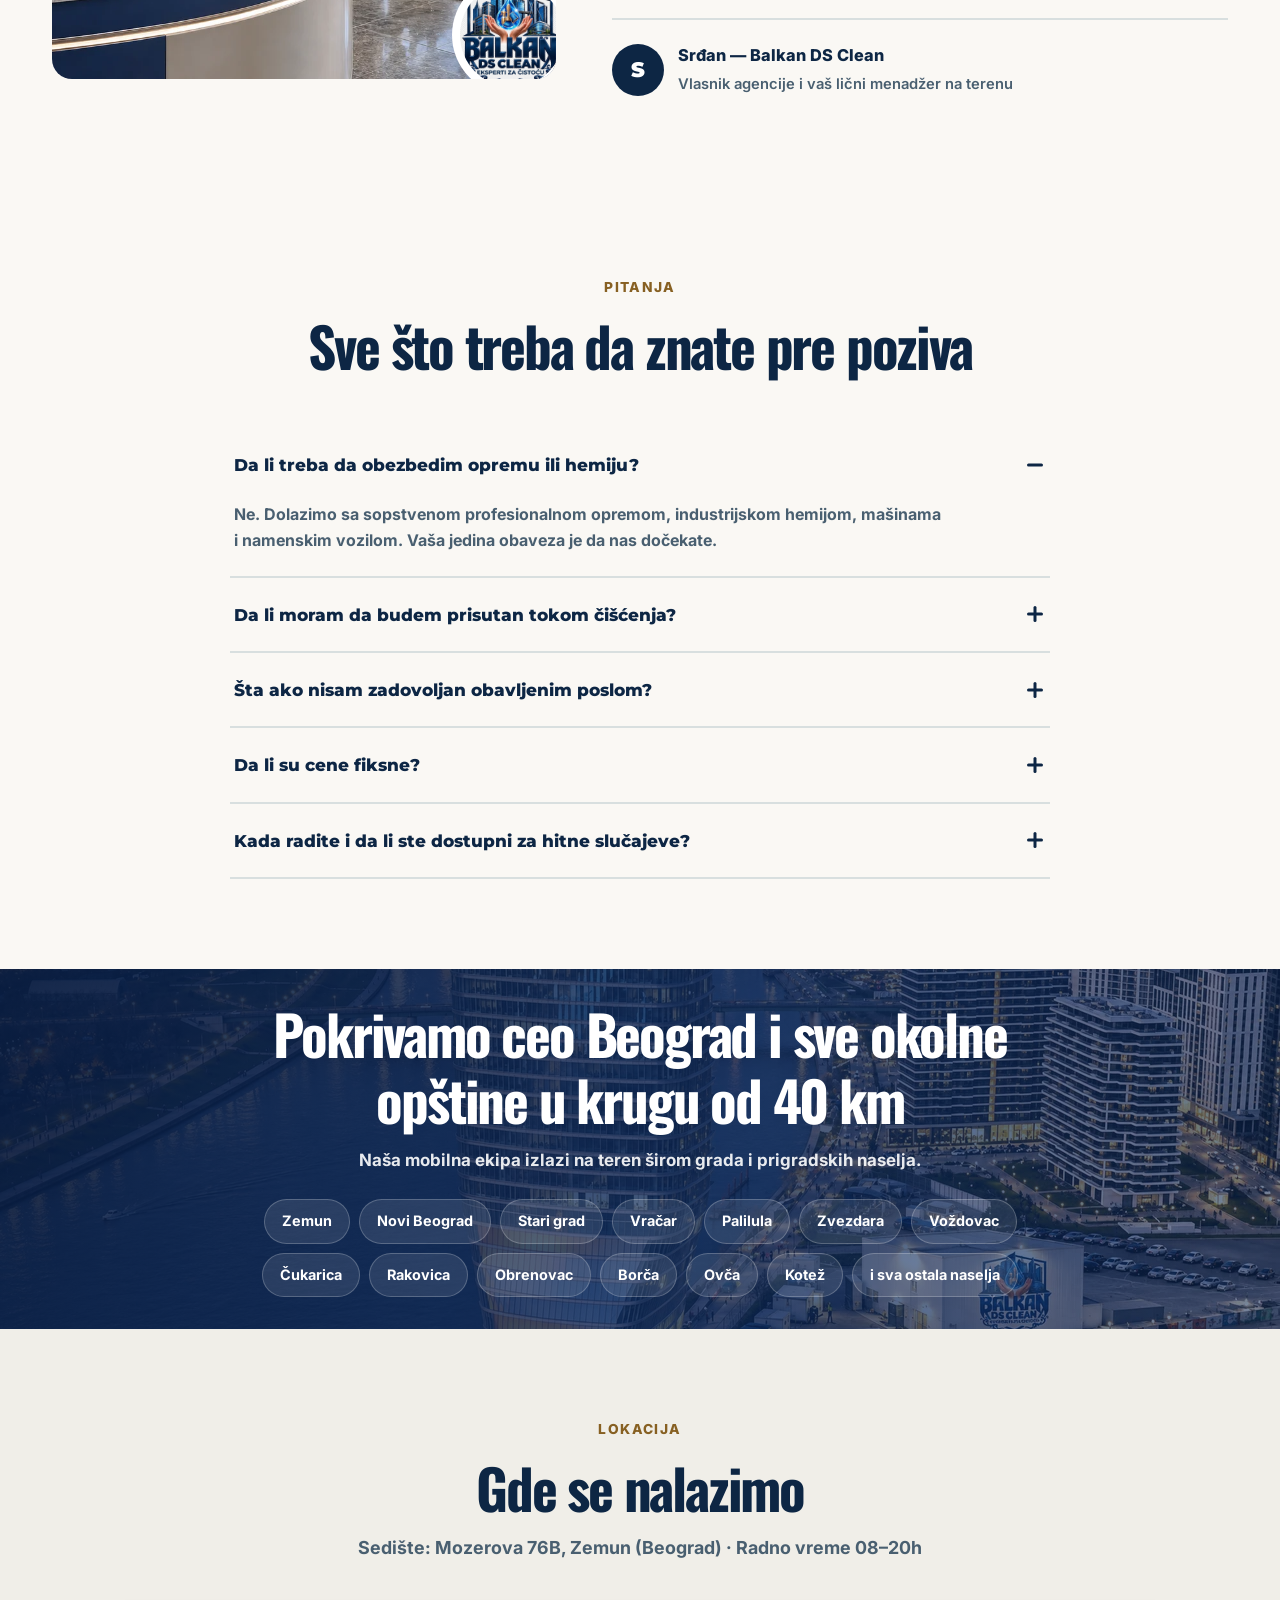
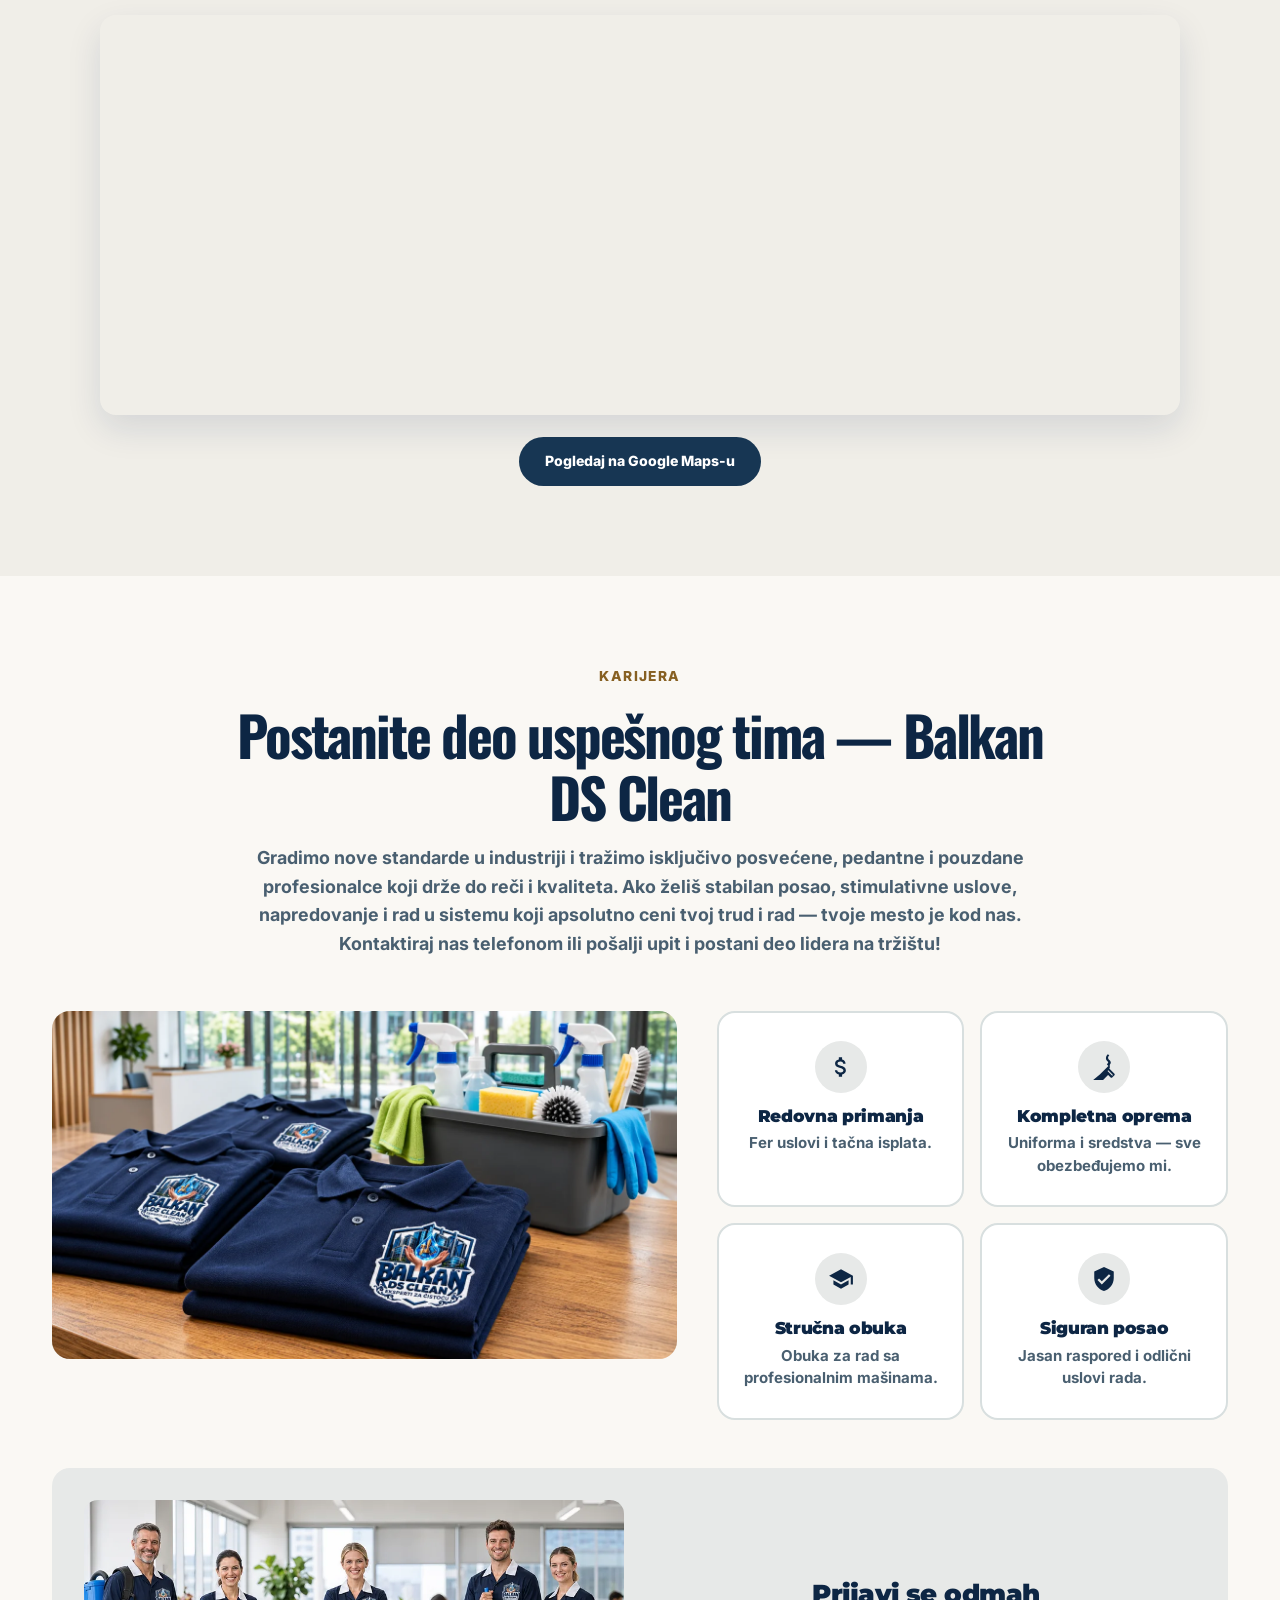
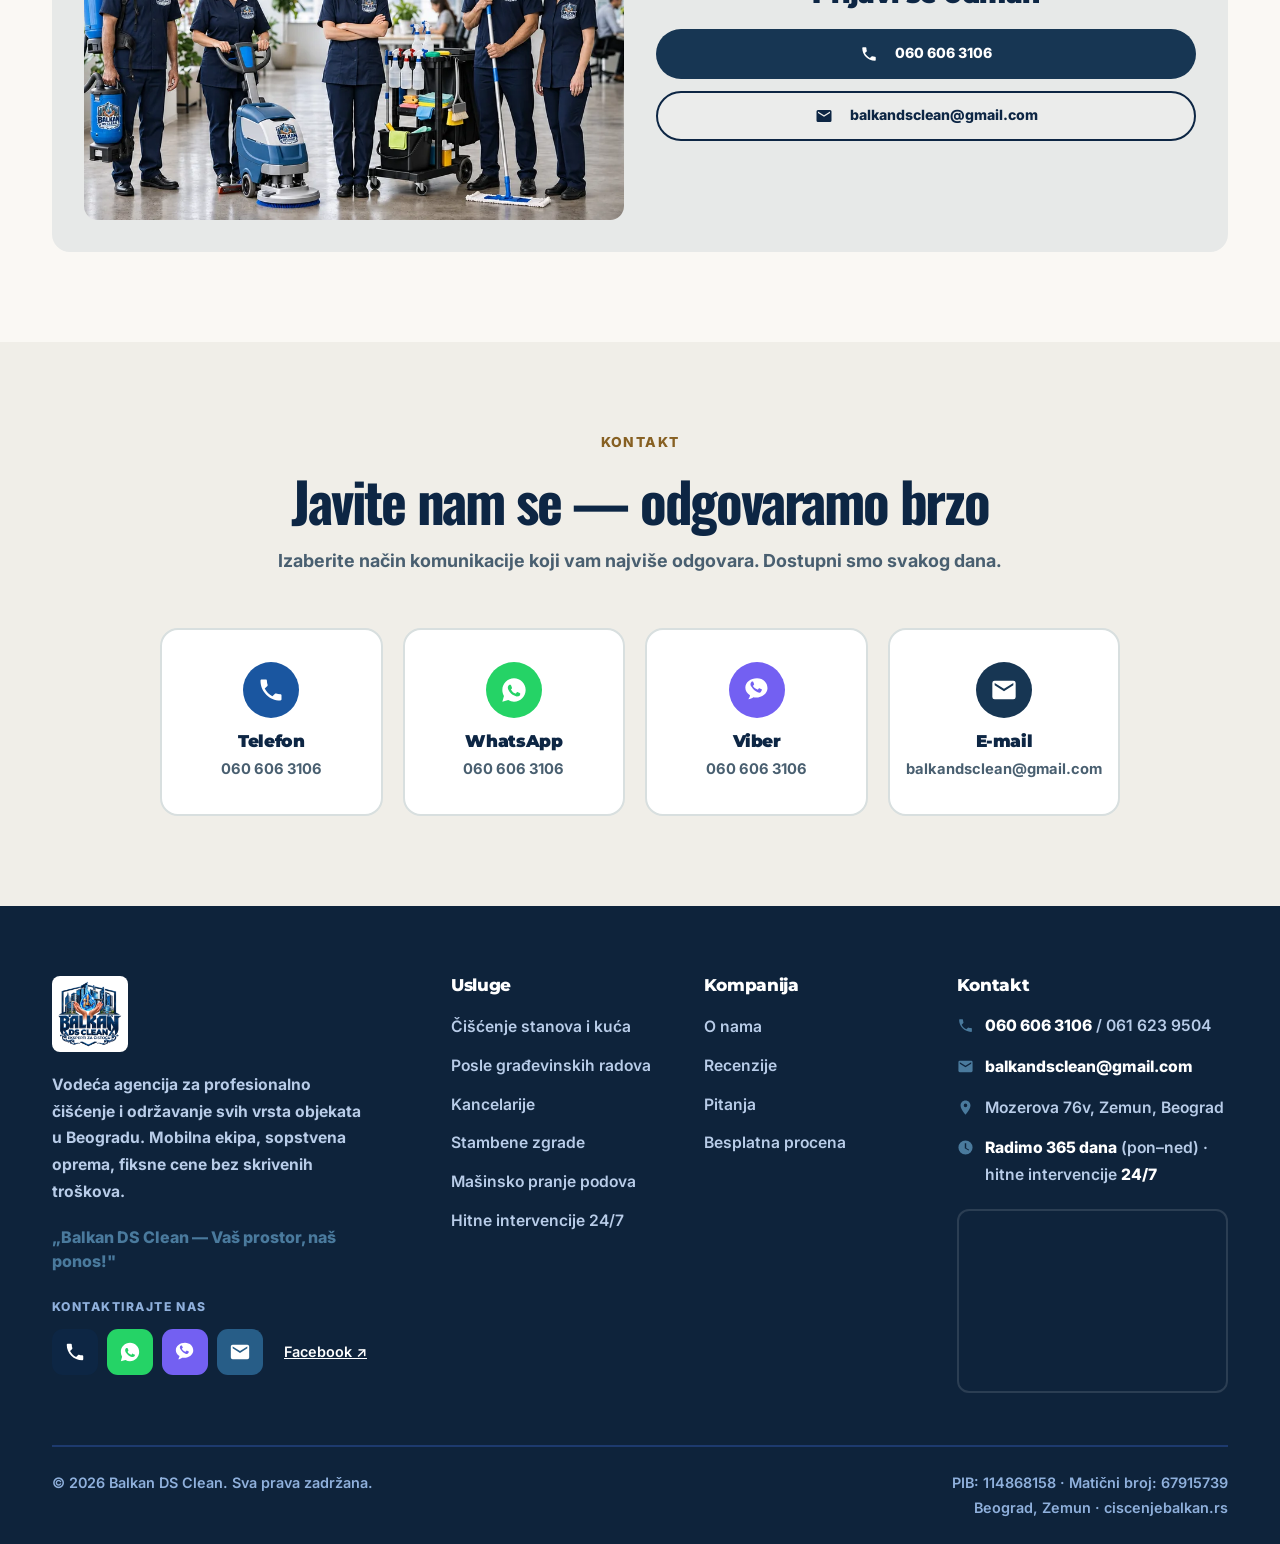
==== commit d84e352f: "Improve site readability and welcome video audio" ====
--- a/index.html
+++ b/index.html
@@ -613,7 +613,7 @@
 .zaposljavanje-cta>*{min-width:0}
 .zaposljavanje-linkovi .dugme{max-width:100%;white-space:normal;text-align:center;overflow-wrap:anywhere}
 </style>
-<link rel="icon" href="assets/favicon.svg" type="image/svg+xml"><link rel="stylesheet" href="polish.css"><script defer src="experience.js?v=sound"></script><noscript><style>.otkrij{opacity:1!important;transform:none!important}</style></noscript></head>
+<link rel="icon" href="assets/favicon.svg" type="image/svg+xml"><link rel="stylesheet" href="polish.css?v=readability"><script defer src="experience.js?v=welcome-audio"></script><noscript><style>.otkrij{opacity:1!important;transform:none!important}</style></noscript></head>
 <body>
 <a class="skip-link" href="#main">Pređite na sadržaj</a><header class="glava pun" id="glava">
   <div class="omot">
@@ -658,7 +658,7 @@
 <a class="google-badge" href="#recenzije"><b class="google" aria-hidden="true">G</b><span><strong>5,0 <span class="stars" aria-label="od 5 zvezdica">★★★★★</span></strong><small>120+ Google recenzija · Pročitajte utiske</small></span></a>
 <div class="quick-links"><a href="#upit-forma">Pošaljite upit</a><a href="#kontakt">Kontakt</a><a href="#procena">Izračunajte cenu</a></div></div>
 <div class="hero-media">
-<div class="film-note"><span class="eyebrow">UPOZNAJTE NAS</span><b>Vaš prostor<br>u sigurnim rukama.</b><small>01 / VIDEO</small></div>
+<div class="film-note"><span class="eyebrow">UPOZNAJTE NAS</span><b>Vaš prostor<br>u sigurnim rukama.</b><small>01 / VIDEO</small><button type="button" class="welcome-sound" aria-controls="welcome" hidden>Pusti sa zvukom</button></div>
 <video id="welcome" autoplay muted playsinline controls preload="auto" poster="assets/welcome.webp?v=2" src="assets/welcome.mp4?v=2" aria-label="Uvodni video Balkan DS Clean"></video>
 </div>
 </section>
--- a/polish.css
+++ b/polish.css
@@ -57,19 +57,21 @@
 .film-note b {font:700 clamp(23px,3.3vw,45px)/1.08 var(--naslov-uski)}
 .film-note .eyebrow,.film-note small {color:#d2ddea}
 .film-note small {font-size:10px;letter-spacing:.16em}
+.welcome-sound {position:relative;z-index:1;justify-self:start;padding:8px 10px;border:1px solid #fff;border-radius:8px;background:#fff;color:#122943;font-size:.85rem;font-weight:700}
+.welcome-sound:focus-visible {outline:2px solid #fff;outline-offset:3px}
 .poverenje {border-block:1px solid #d8dfdf;background:#f0eee8;color:#122943}
 .poverenje .pov-ocena,.poverenje .pov-poruka {color:#122943}
 .sekcija {padding-block:clamp(52px,7vw,90px)}
 .zaglavlje {max-width:820px}
 .zaglavlje h2,.opstine h2,.detalji-tekst h2 {font-family:var(--naslov-uski);font-weight:700;font-size:clamp(33px,4.3vw,59px);letter-spacing:-.04em}
-.zaglavlje p {font-weight:500}
+:is(main,.podnozje) :is(p,li) {font-weight:700}
 .editorial-intro {display:grid;grid-template-columns:1.05fr 1fr;gap:clamp(22px,5vw,70px);align-items:center;margin-bottom:65px}
 .editorial-intro img {width:100%;height:auto;border-radius:18px}
 .editorial-intro h3 {font:700 clamp(25px,3vw,40px)/1.14 var(--naslov-uski);margin:10px 0 14px}
 .editorial-intro p {color:#495f70}
 .review-link {text-align:center;margin-top:26px}
 .footer-social {display:inline-flex;align-items:center;min-height:42px;padding-inline:12px;color:white;text-decoration:underline;font-size:.9rem}
-.podnozje .logo img {width:76px;height:76px;border-radius:8px}
+.podnozje .logo img {width:76px;height:76px;padding:5px;border-radius:8px;background:#fff}
 .podnozje h4 {color:white}
 .messengers {position:fixed;z-index:60;right:12px;top:50%;transform:translateY(-50%);display:grid;gap:8px}
 .messengers a {width:42px;height:42px;border:1px solid white;border-radius:50%;box-shadow:0 3px 10px #10263e28;display:grid;place-items:center;color:white}
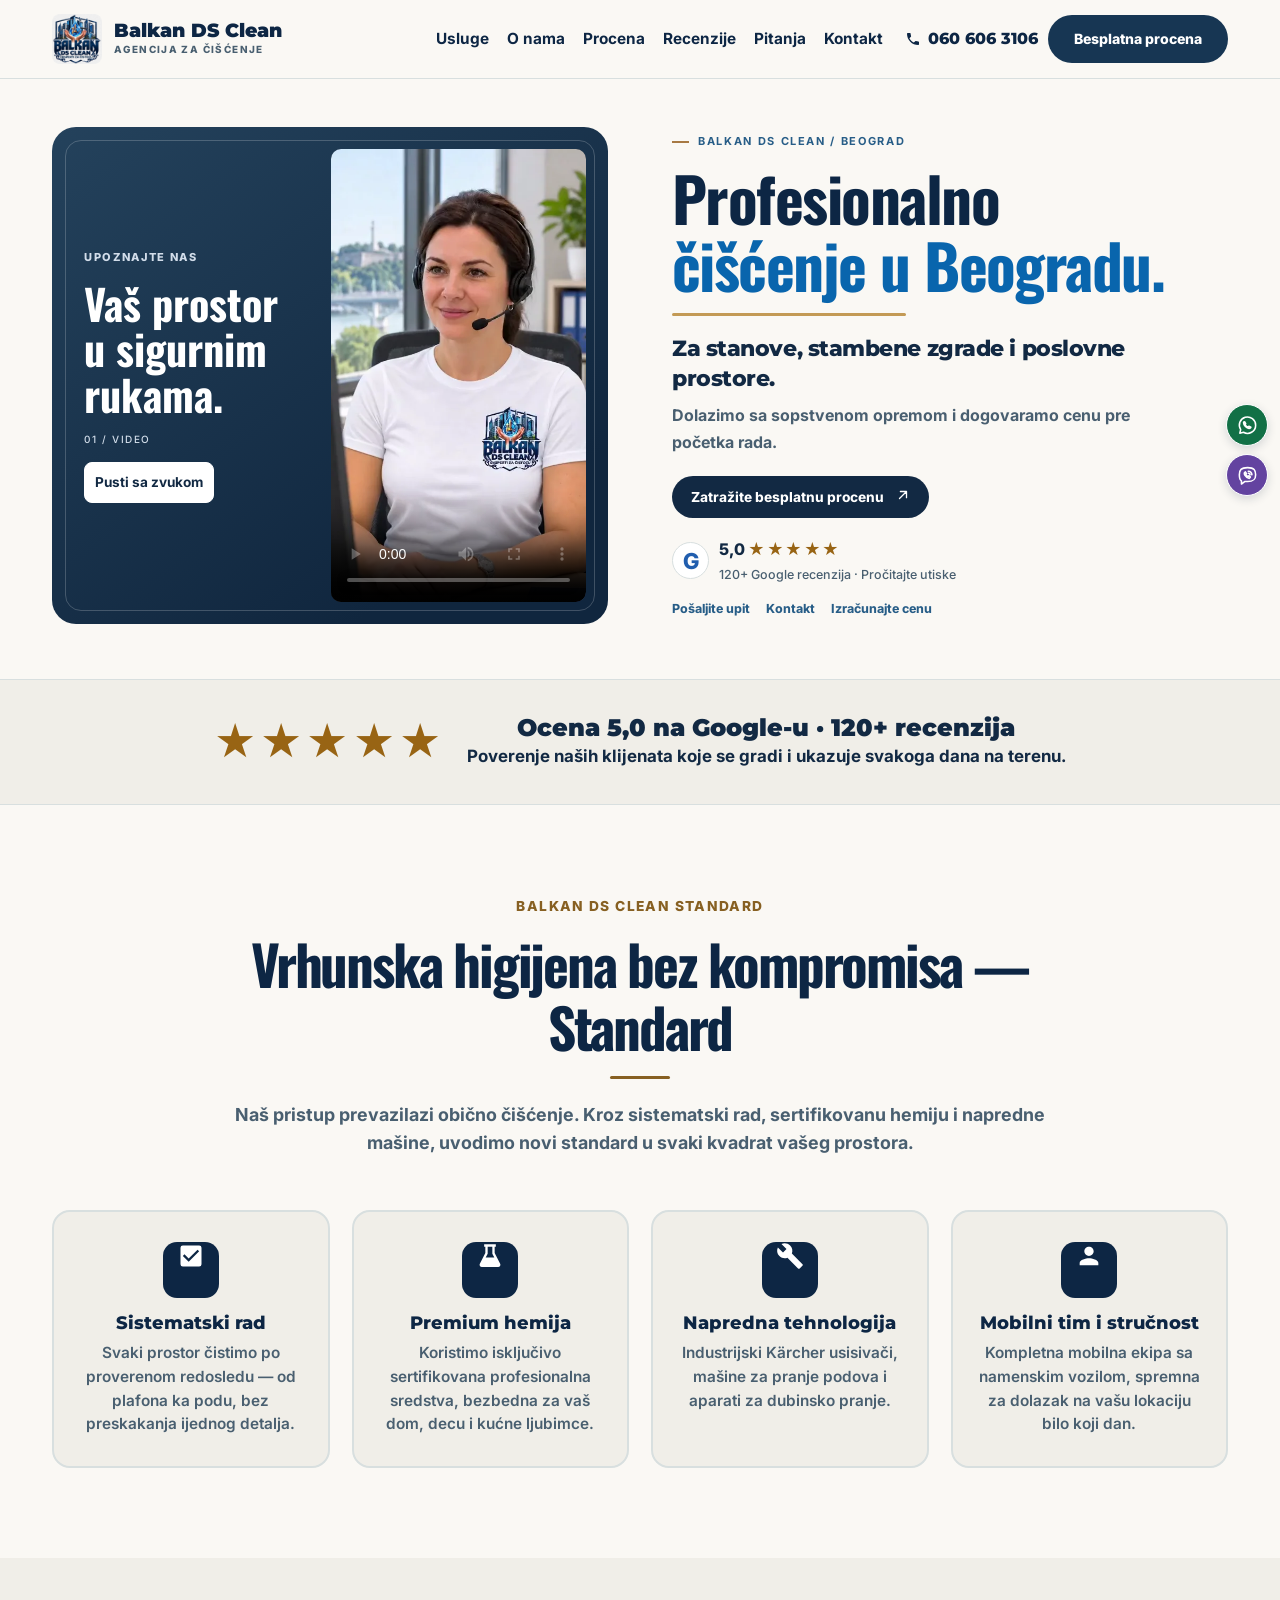
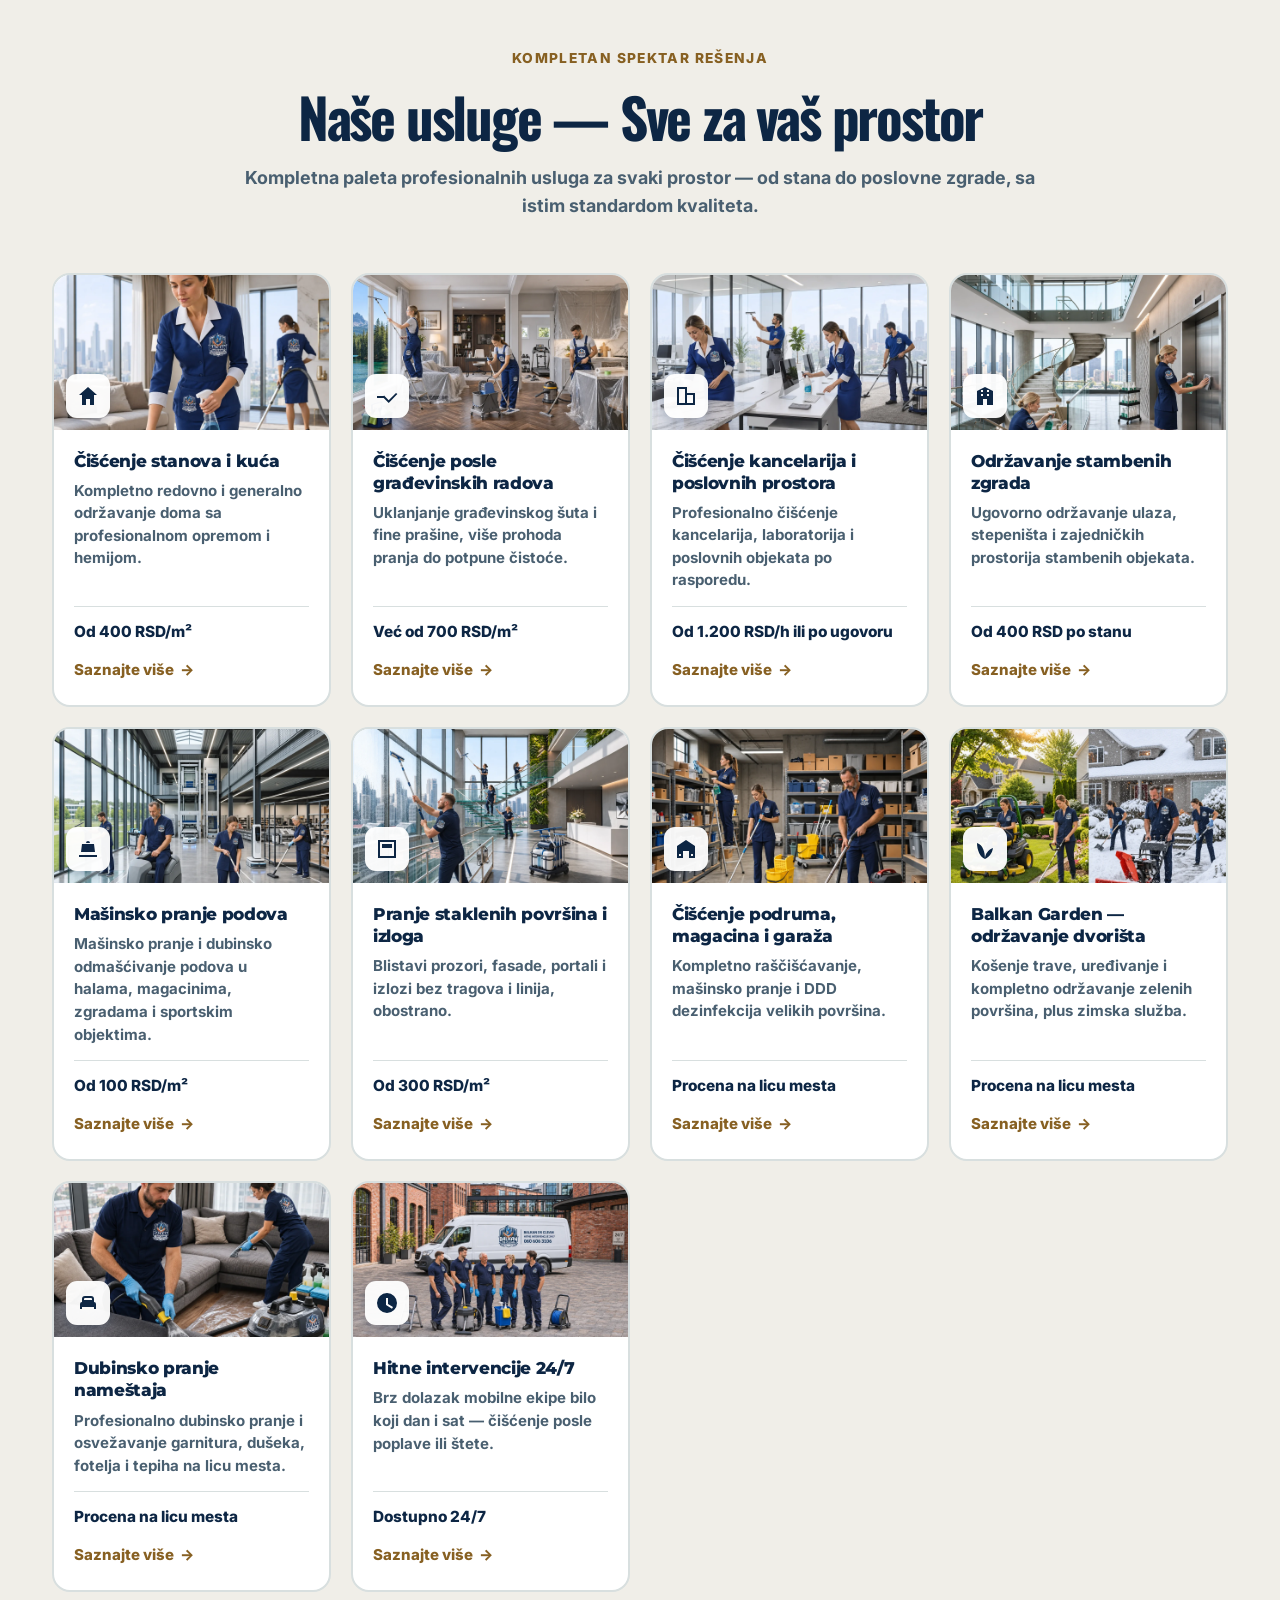
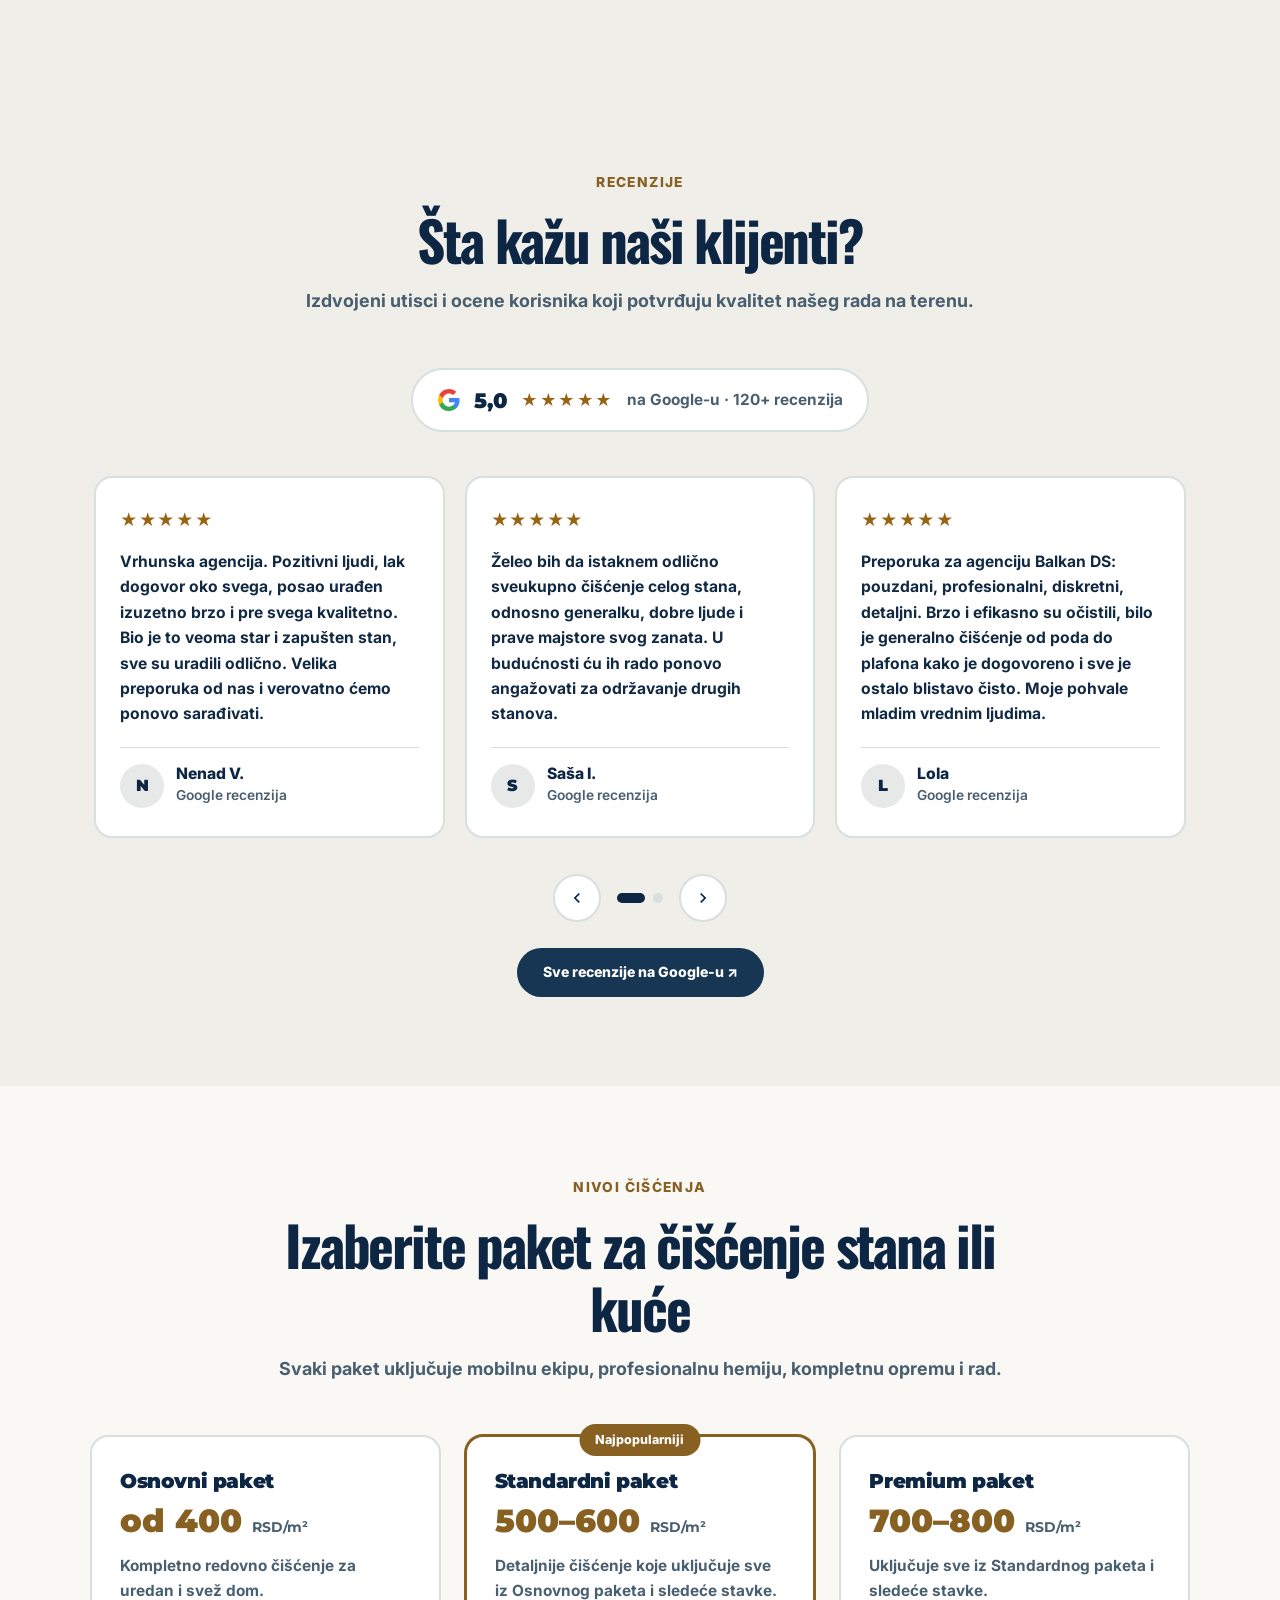
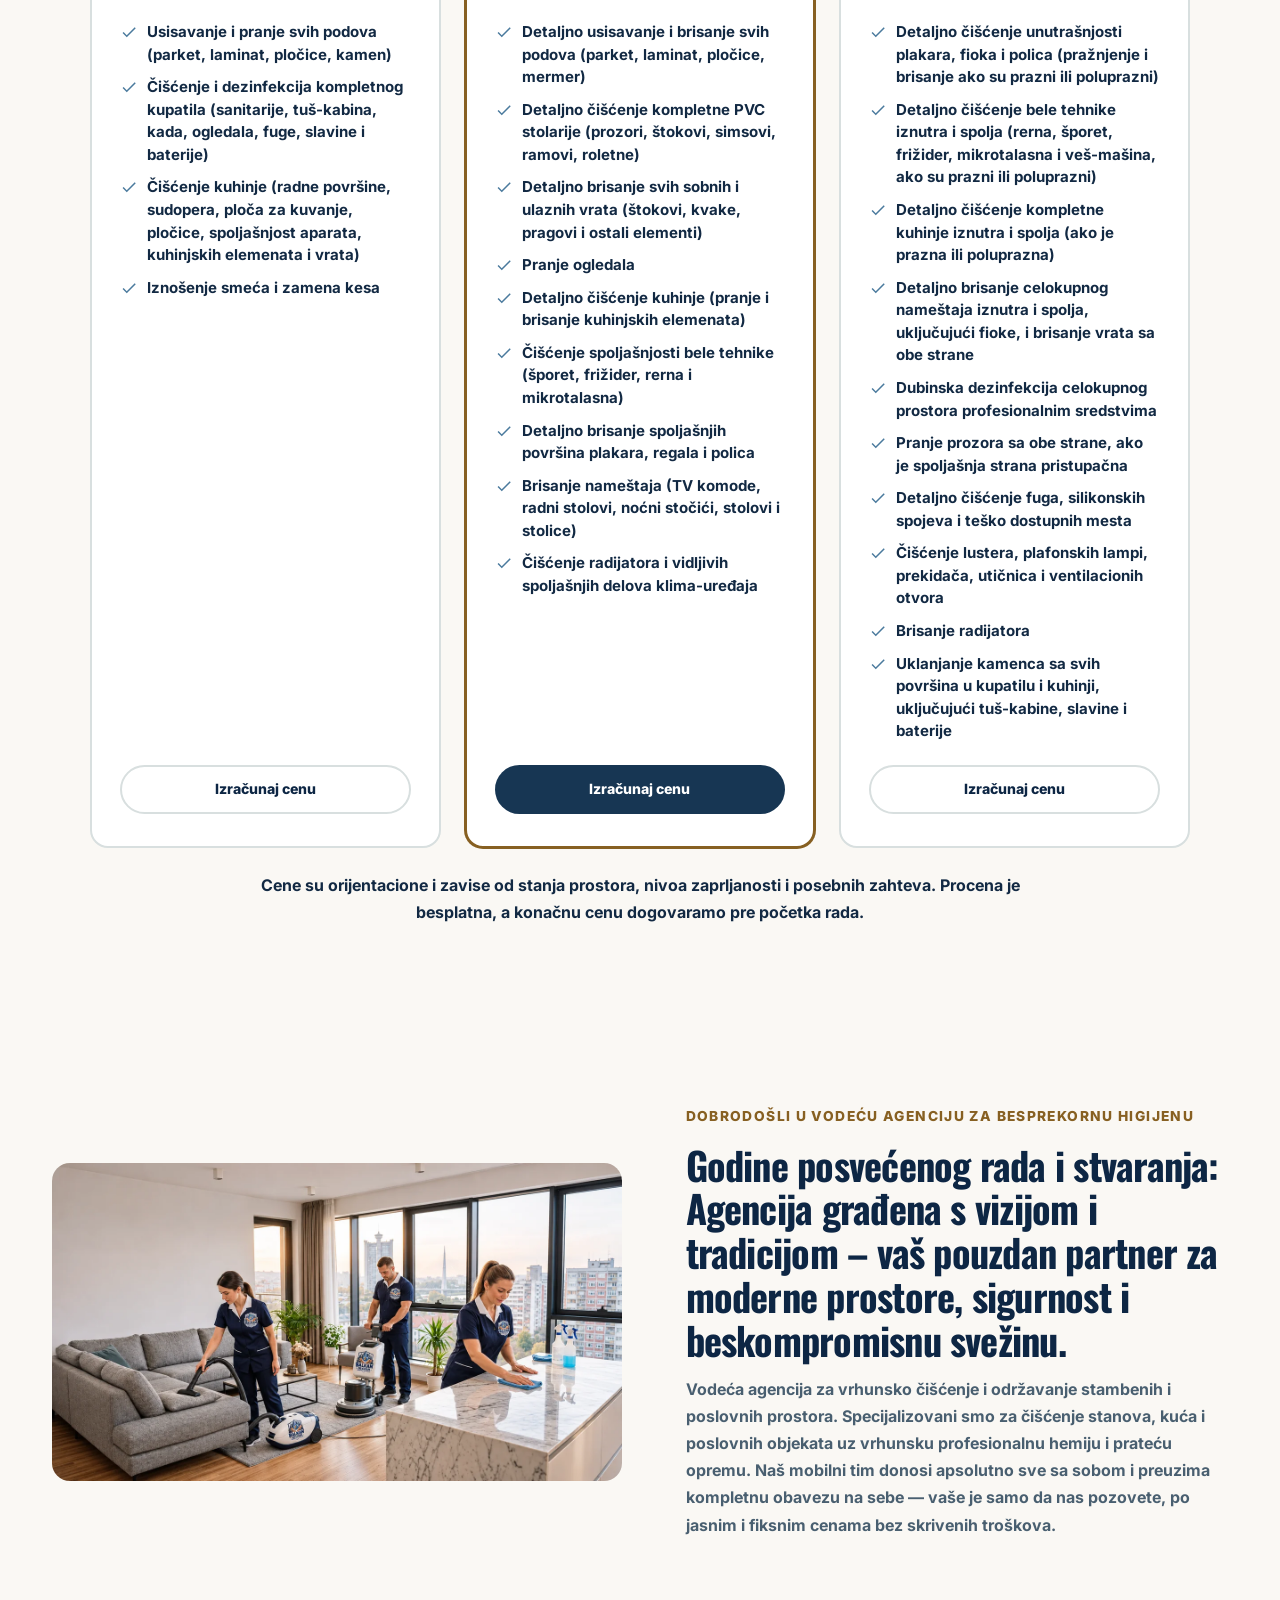
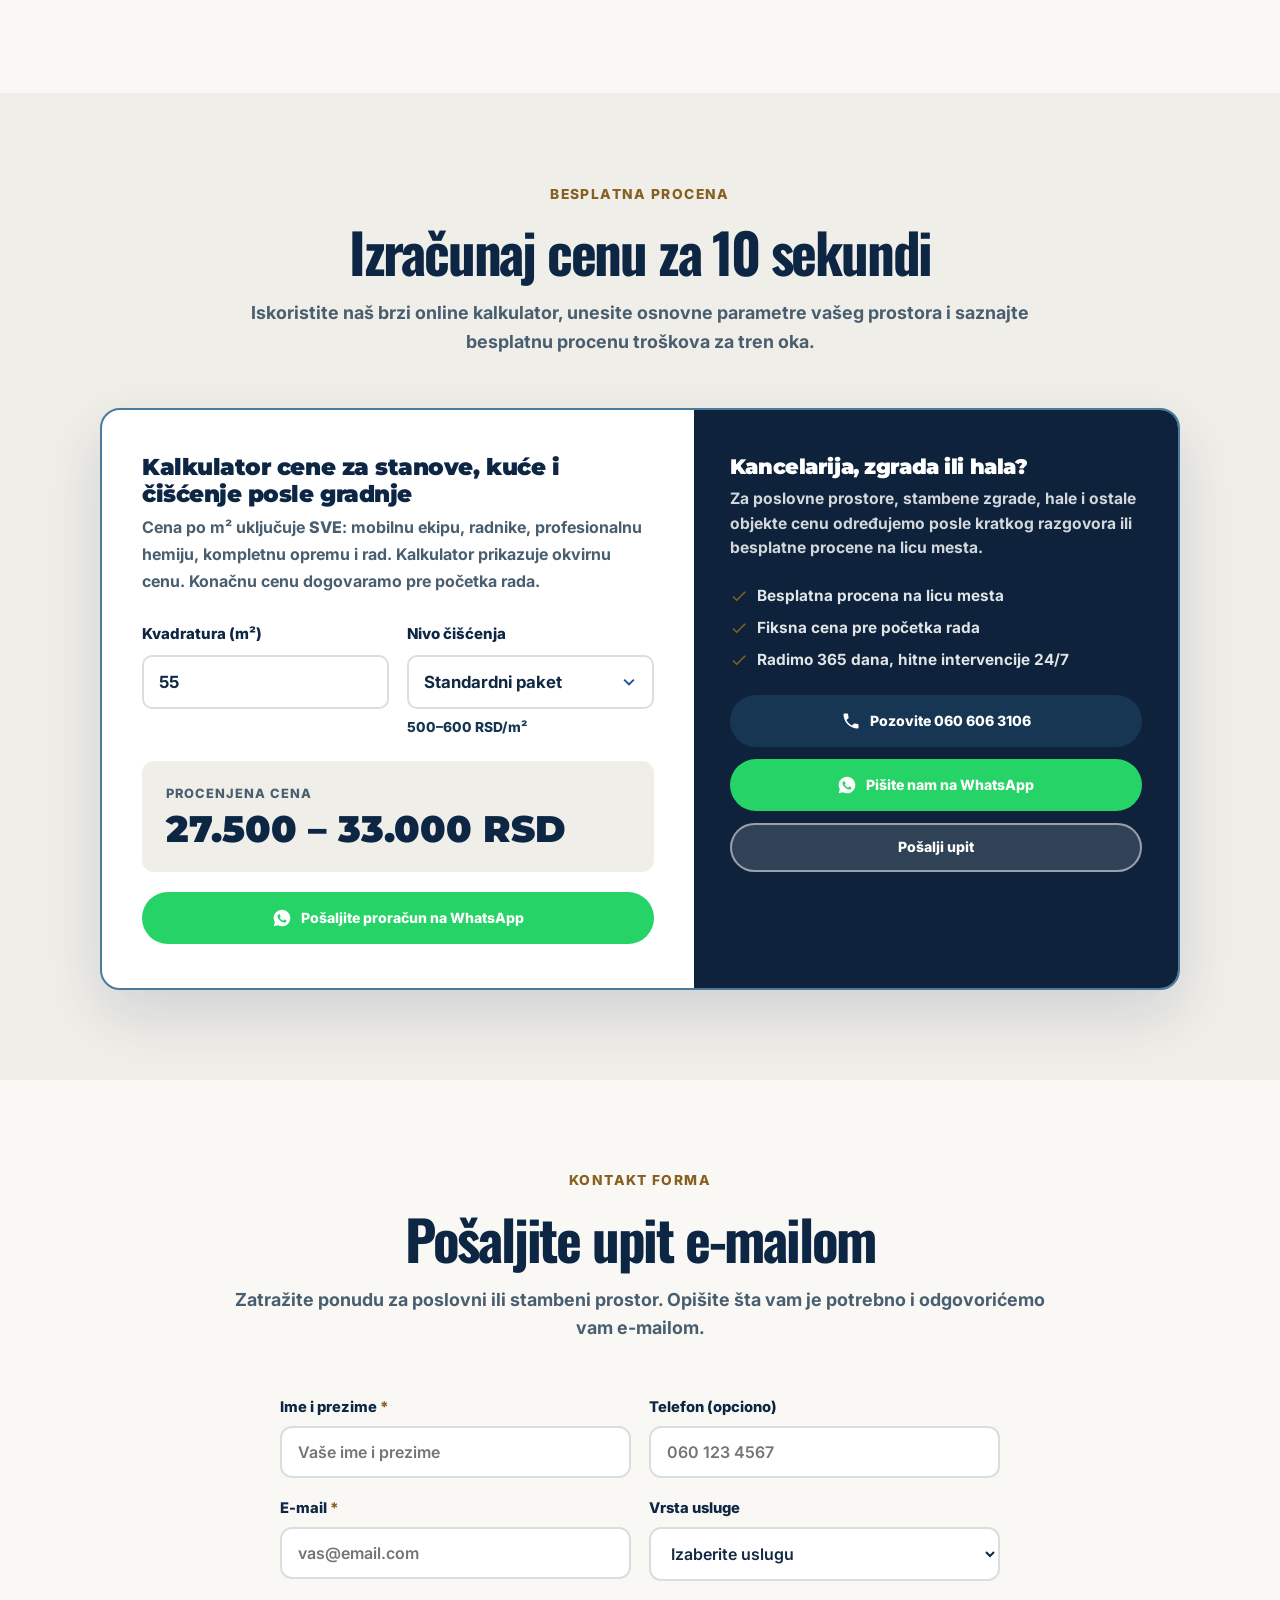
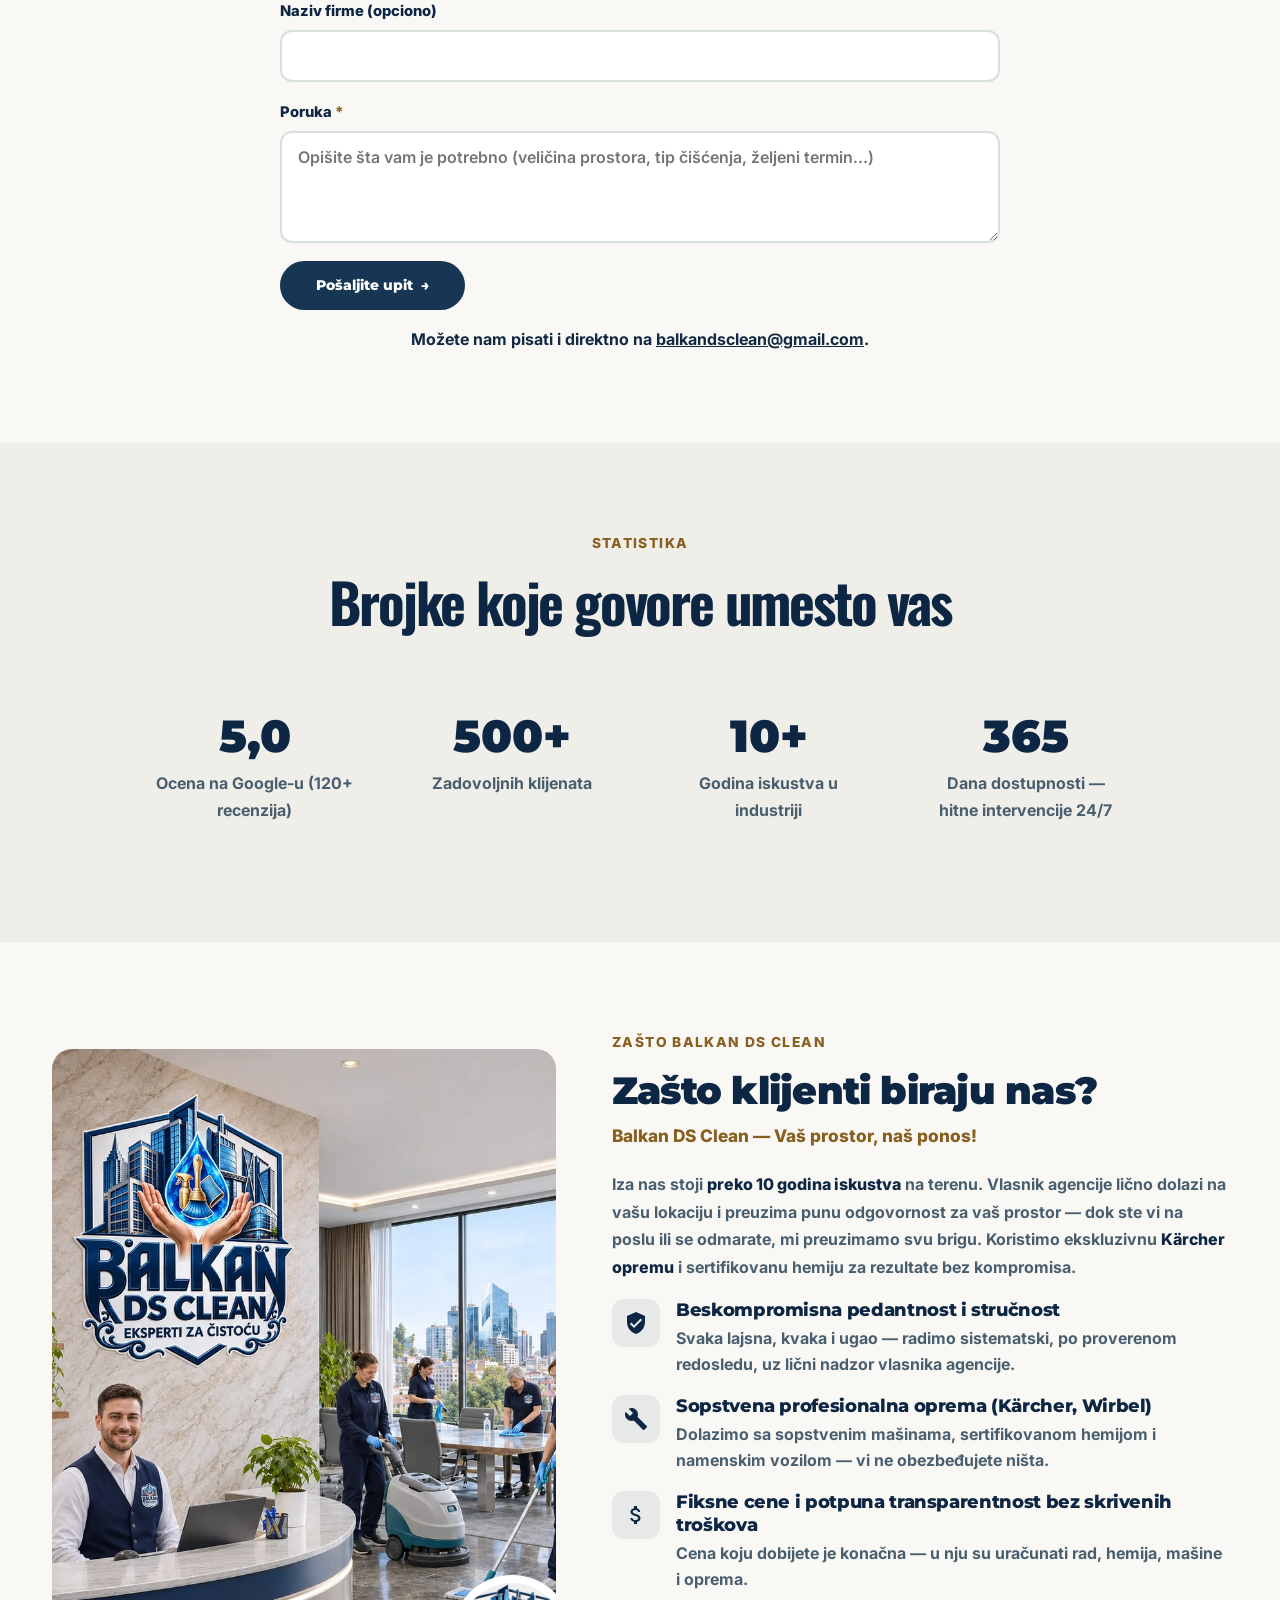
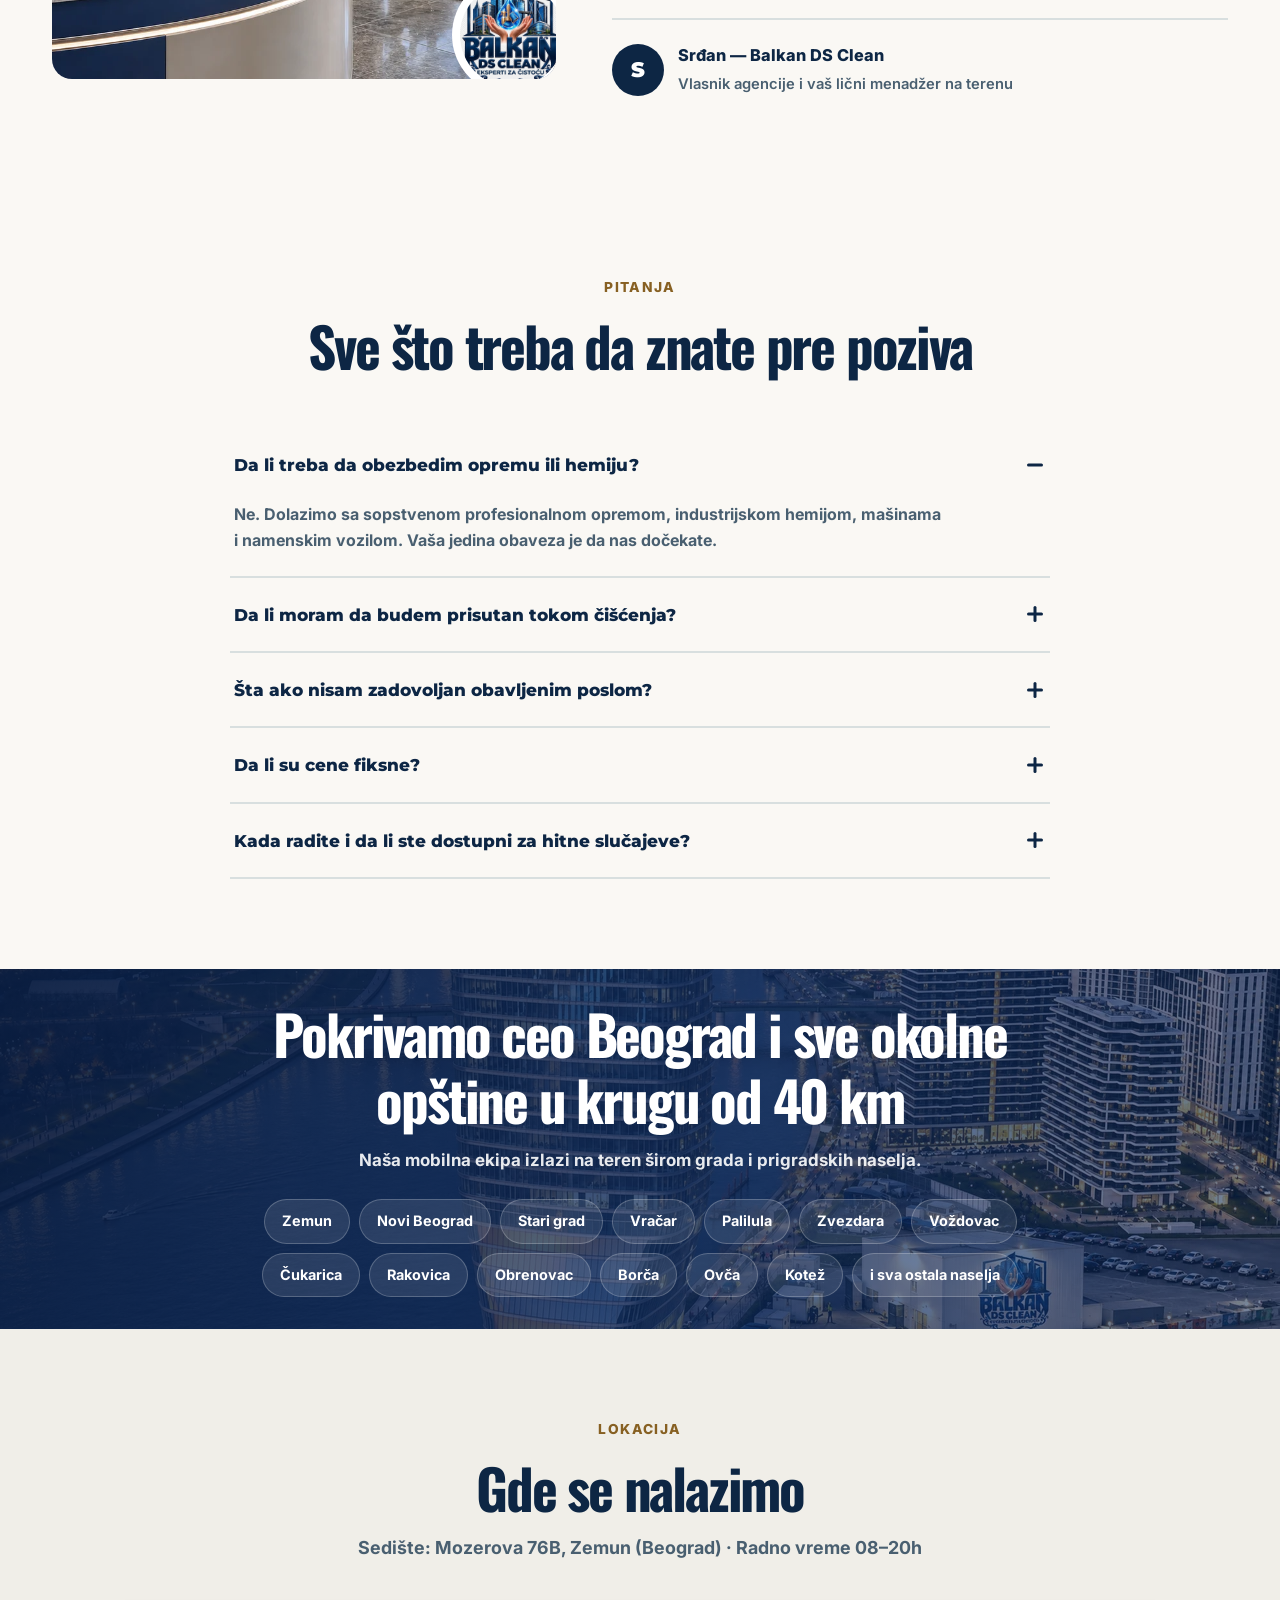
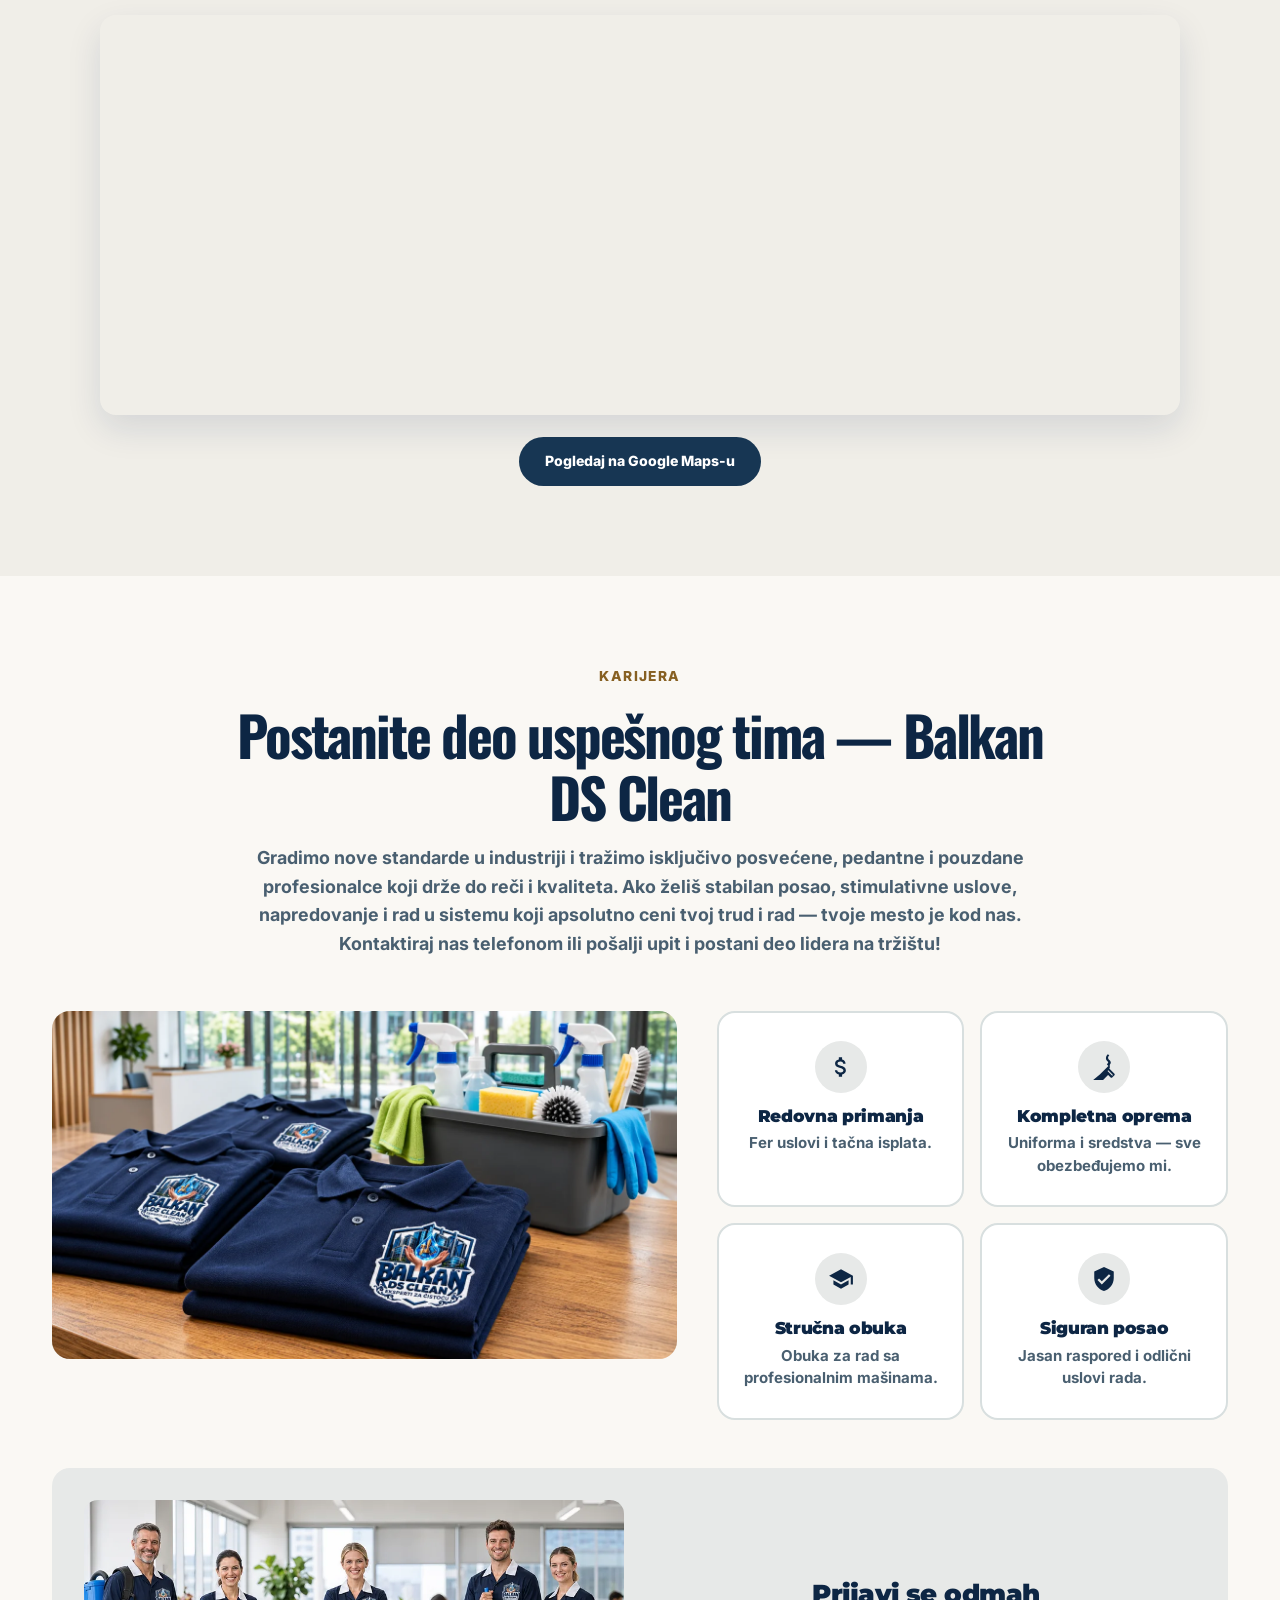
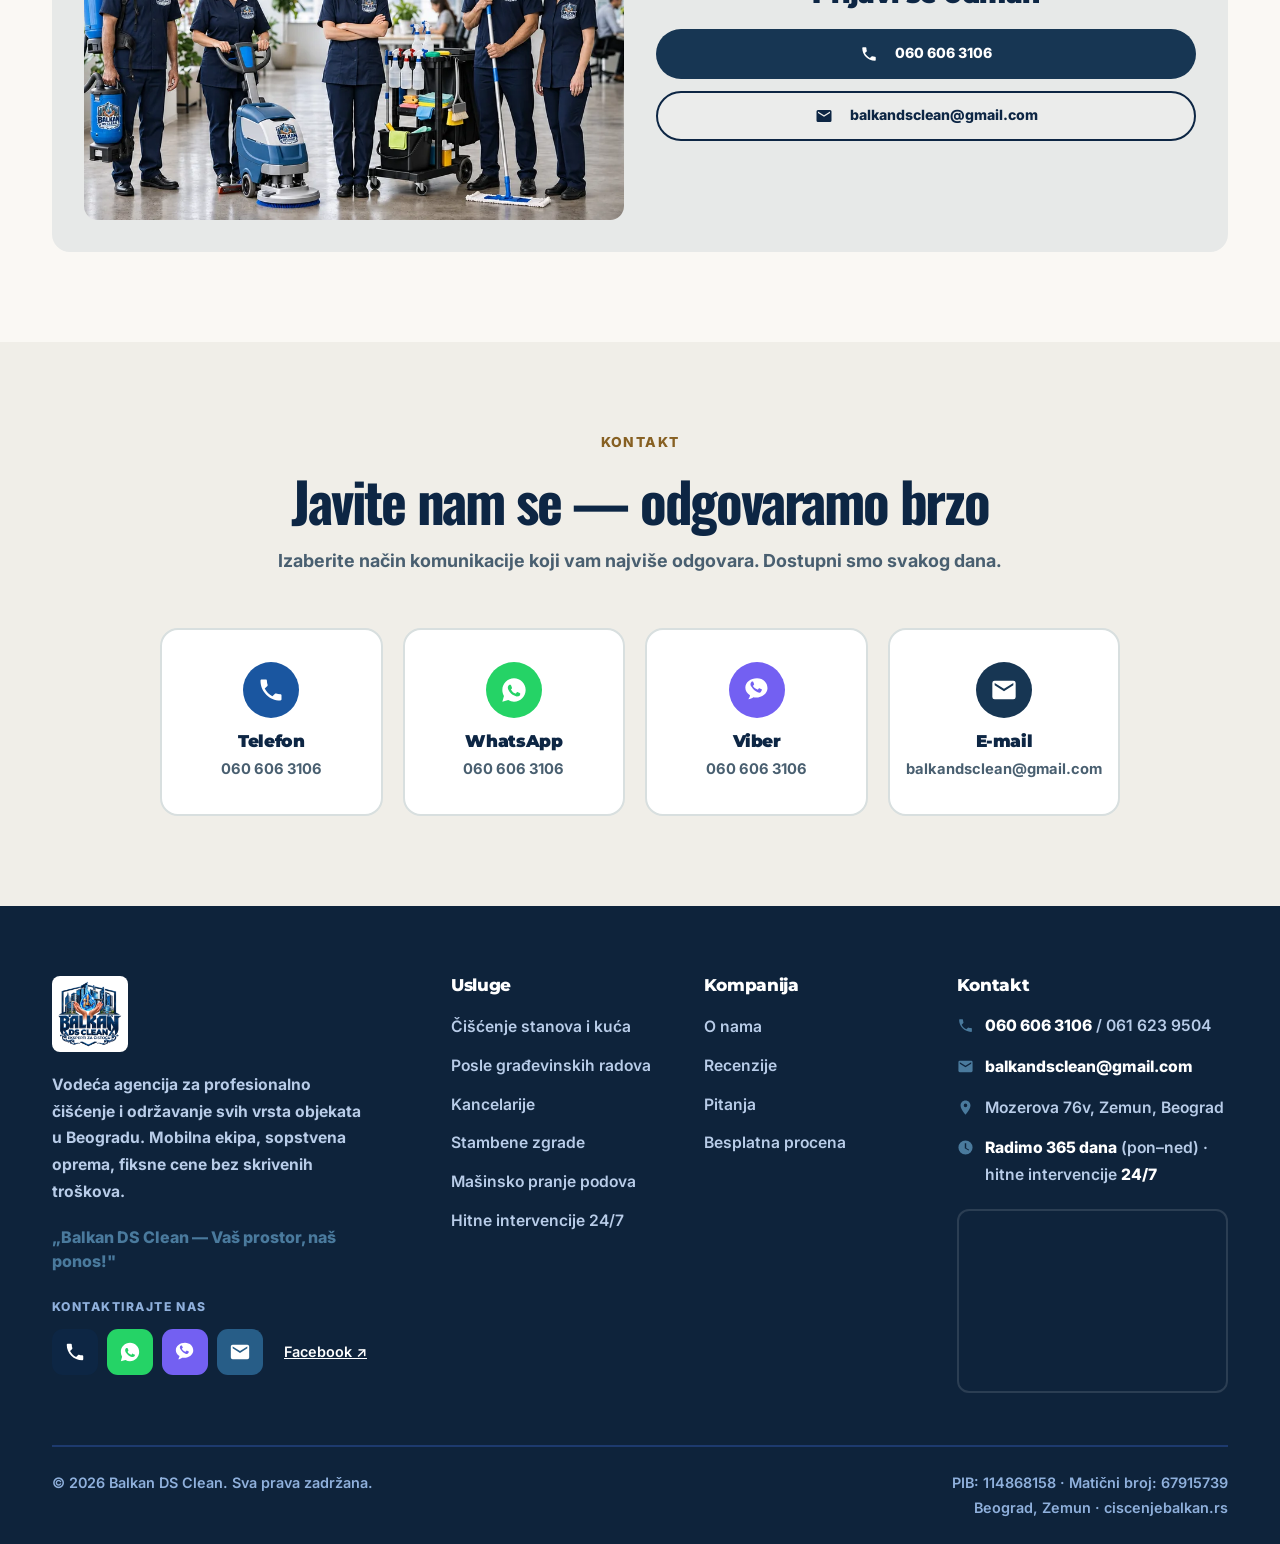
==== commit 6452b52e: "Play the welcome video with sound on click" ====
--- a/index.html
+++ b/index.html
@@ -613,7 +613,7 @@
 .zaposljavanje-cta>*{min-width:0}
 .zaposljavanje-linkovi .dugme{max-width:100%;white-space:normal;text-align:center;overflow-wrap:anywhere}
 </style>
-<link rel="icon" href="assets/favicon.svg" type="image/svg+xml"><link rel="stylesheet" href="polish.css?v=readability"><script defer src="experience.js?v=welcome-audio"></script><noscript><style>.otkrij{opacity:1!important;transform:none!important}</style></noscript></head>
+<link rel="icon" href="assets/favicon.svg" type="image/svg+xml"><link rel="stylesheet" href="polish.css?v=readability"><script defer src="experience.js?v=welcome-click"></script><noscript><style>.otkrij{opacity:1!important;transform:none!important}</style></noscript></head>
 <body>
 <a class="skip-link" href="#main">Pređite na sadržaj</a><header class="glava pun" id="glava">
   <div class="omot">
@@ -659,7 +659,7 @@
 <div class="quick-links"><a href="#upit-forma">Pošaljite upit</a><a href="#kontakt">Kontakt</a><a href="#procena">Izračunajte cenu</a></div></div>
 <div class="hero-media">
 <div class="film-note"><span class="eyebrow">UPOZNAJTE NAS</span><b>Vaš prostor<br>u sigurnim rukama.</b><small>01 / VIDEO</small><button type="button" class="welcome-sound" aria-controls="welcome" hidden>Pusti sa zvukom</button></div>
-<video id="welcome" autoplay muted playsinline controls preload="auto" poster="assets/welcome.webp?v=2" src="assets/welcome.mp4?v=2" aria-label="Uvodni video Balkan DS Clean"></video>
+<video id="welcome" playsinline controls preload="metadata" poster="assets/welcome.webp?v=2" src="assets/welcome.mp4?v=2" aria-label="Uvodni video Balkan DS Clean"></video>
 </div>
 </section>
 
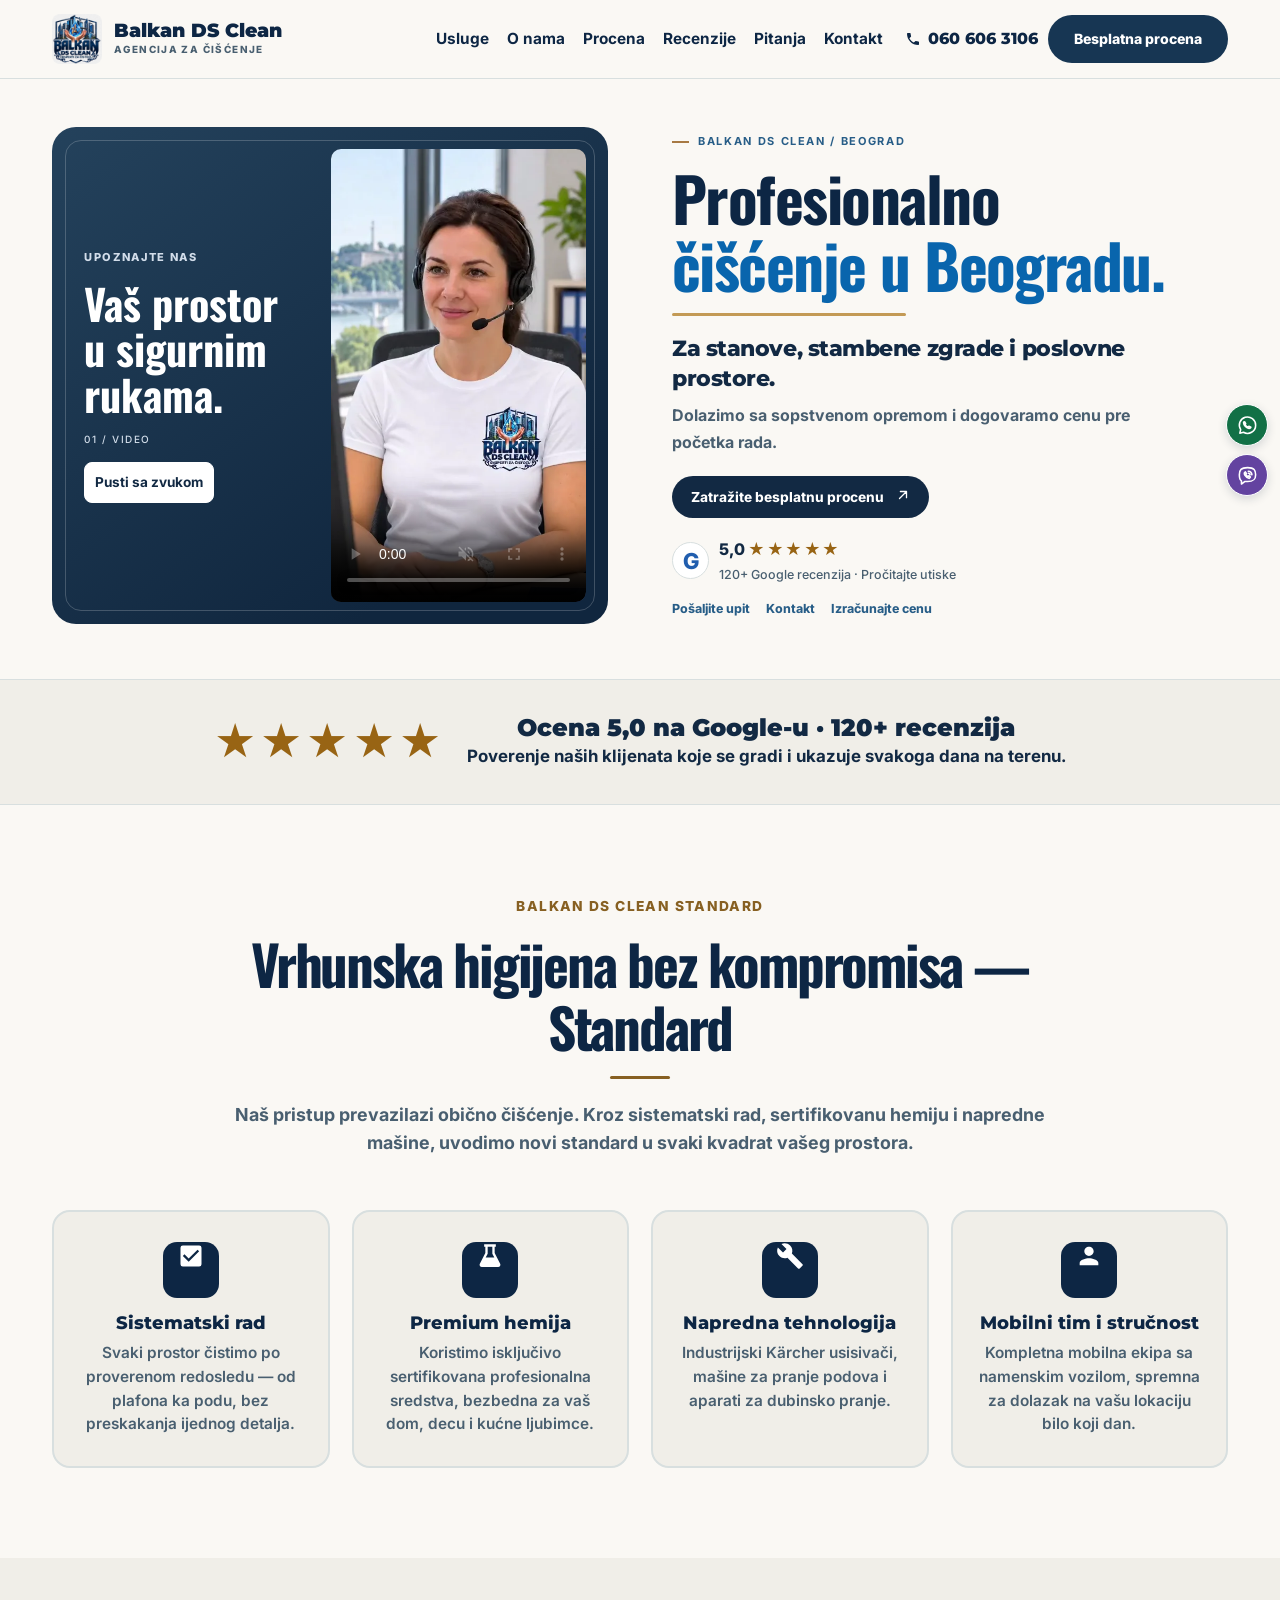
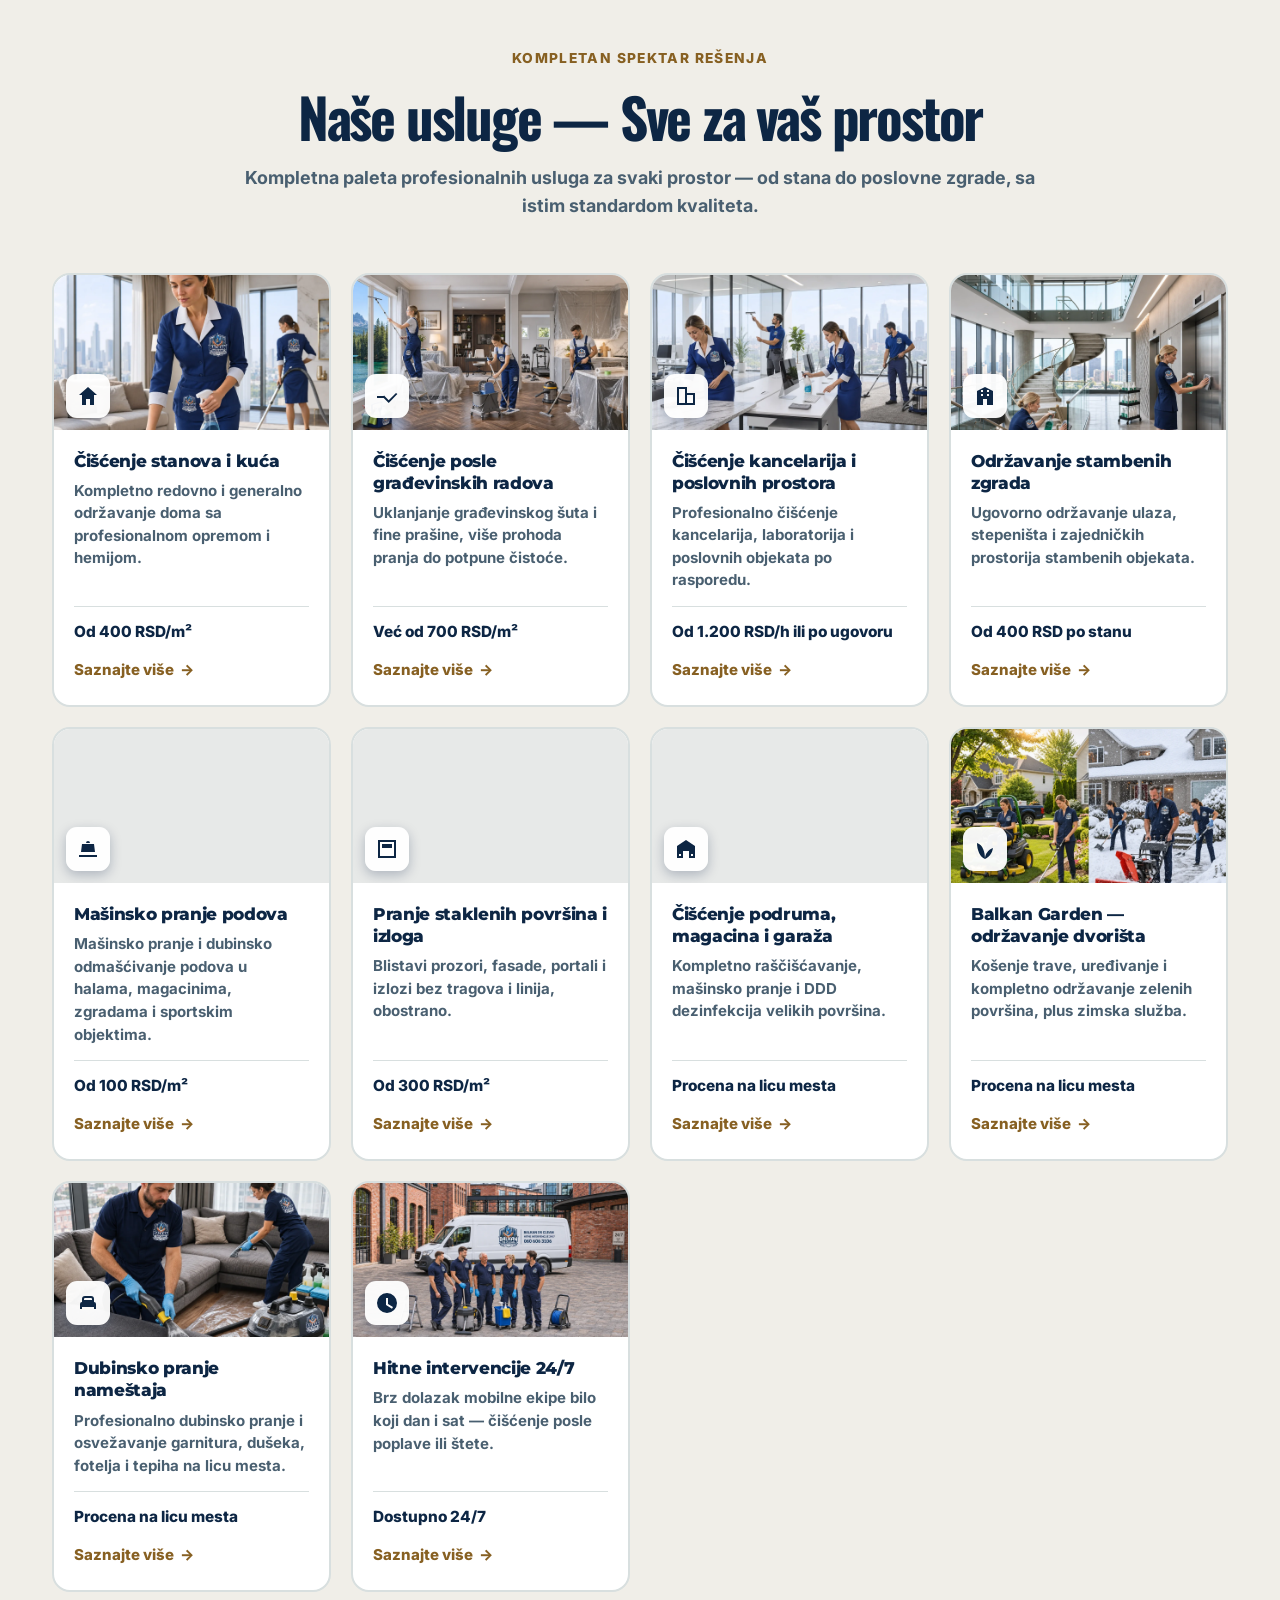
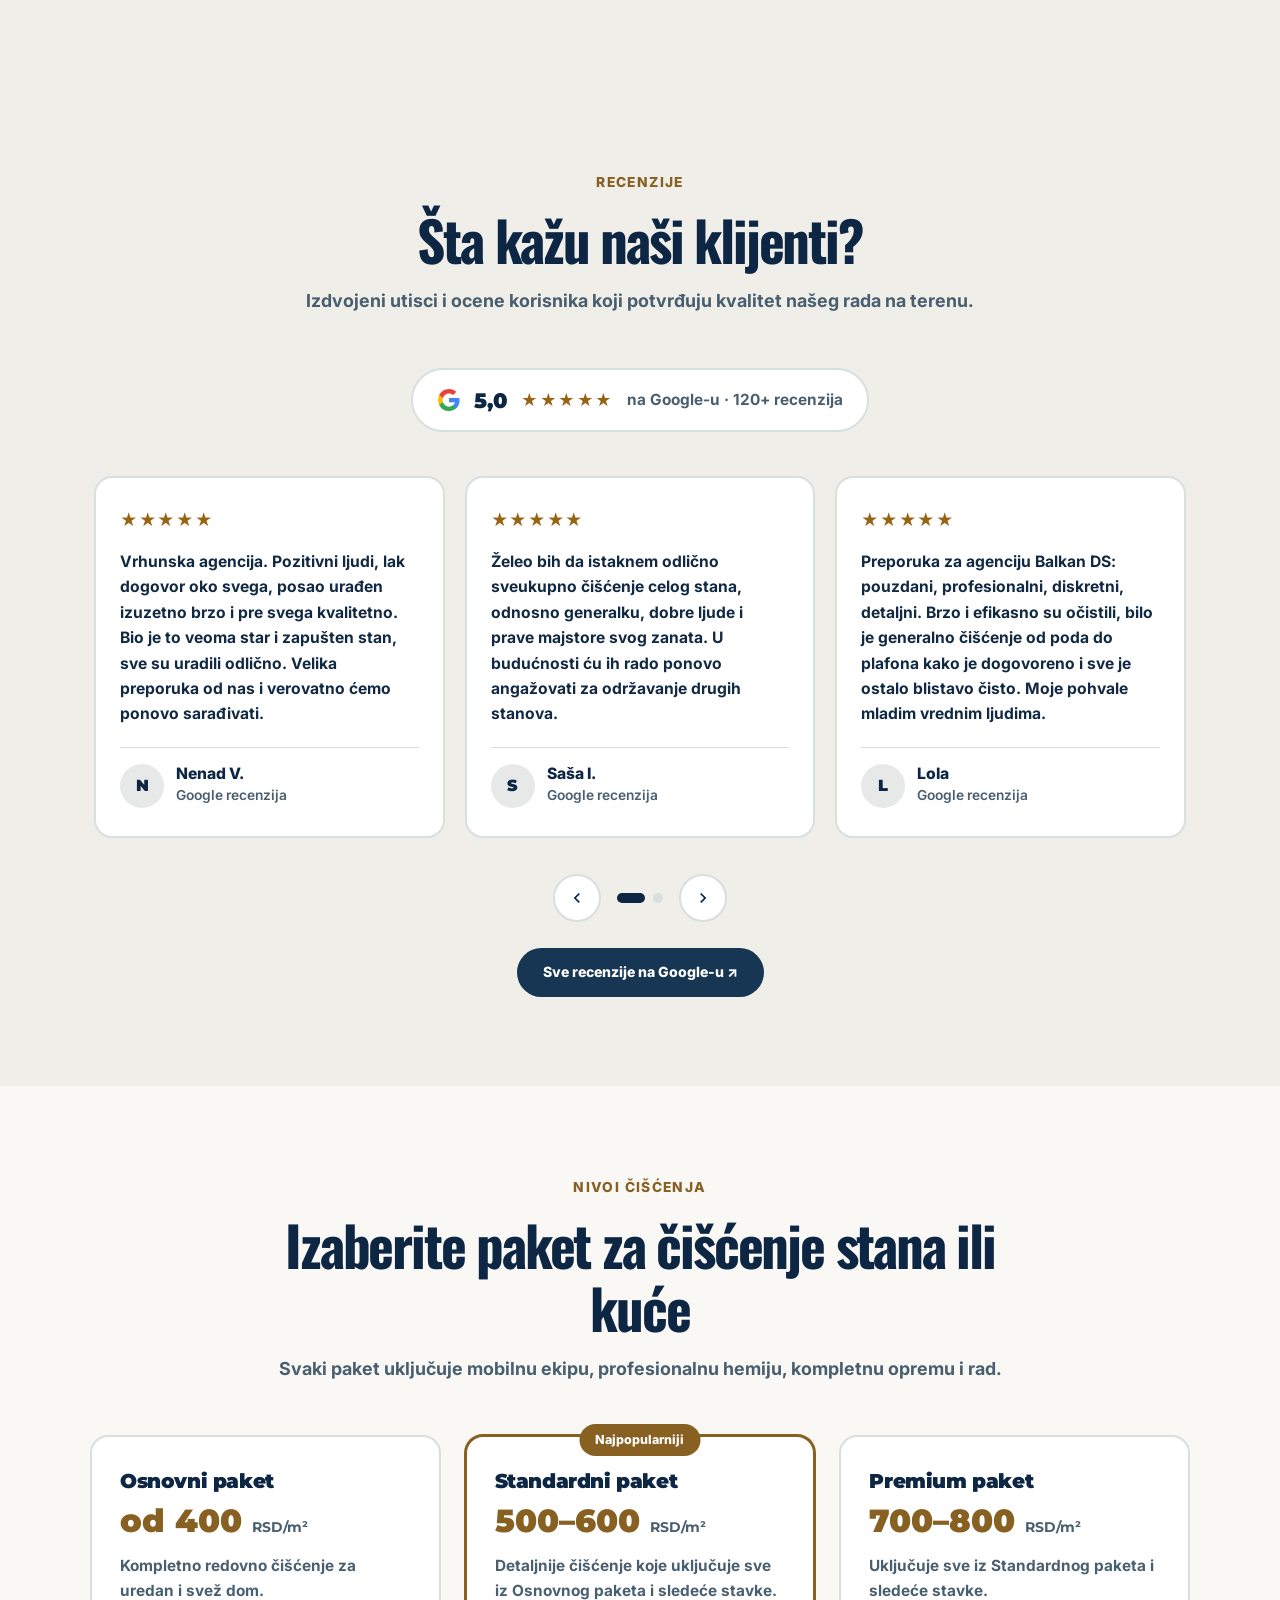
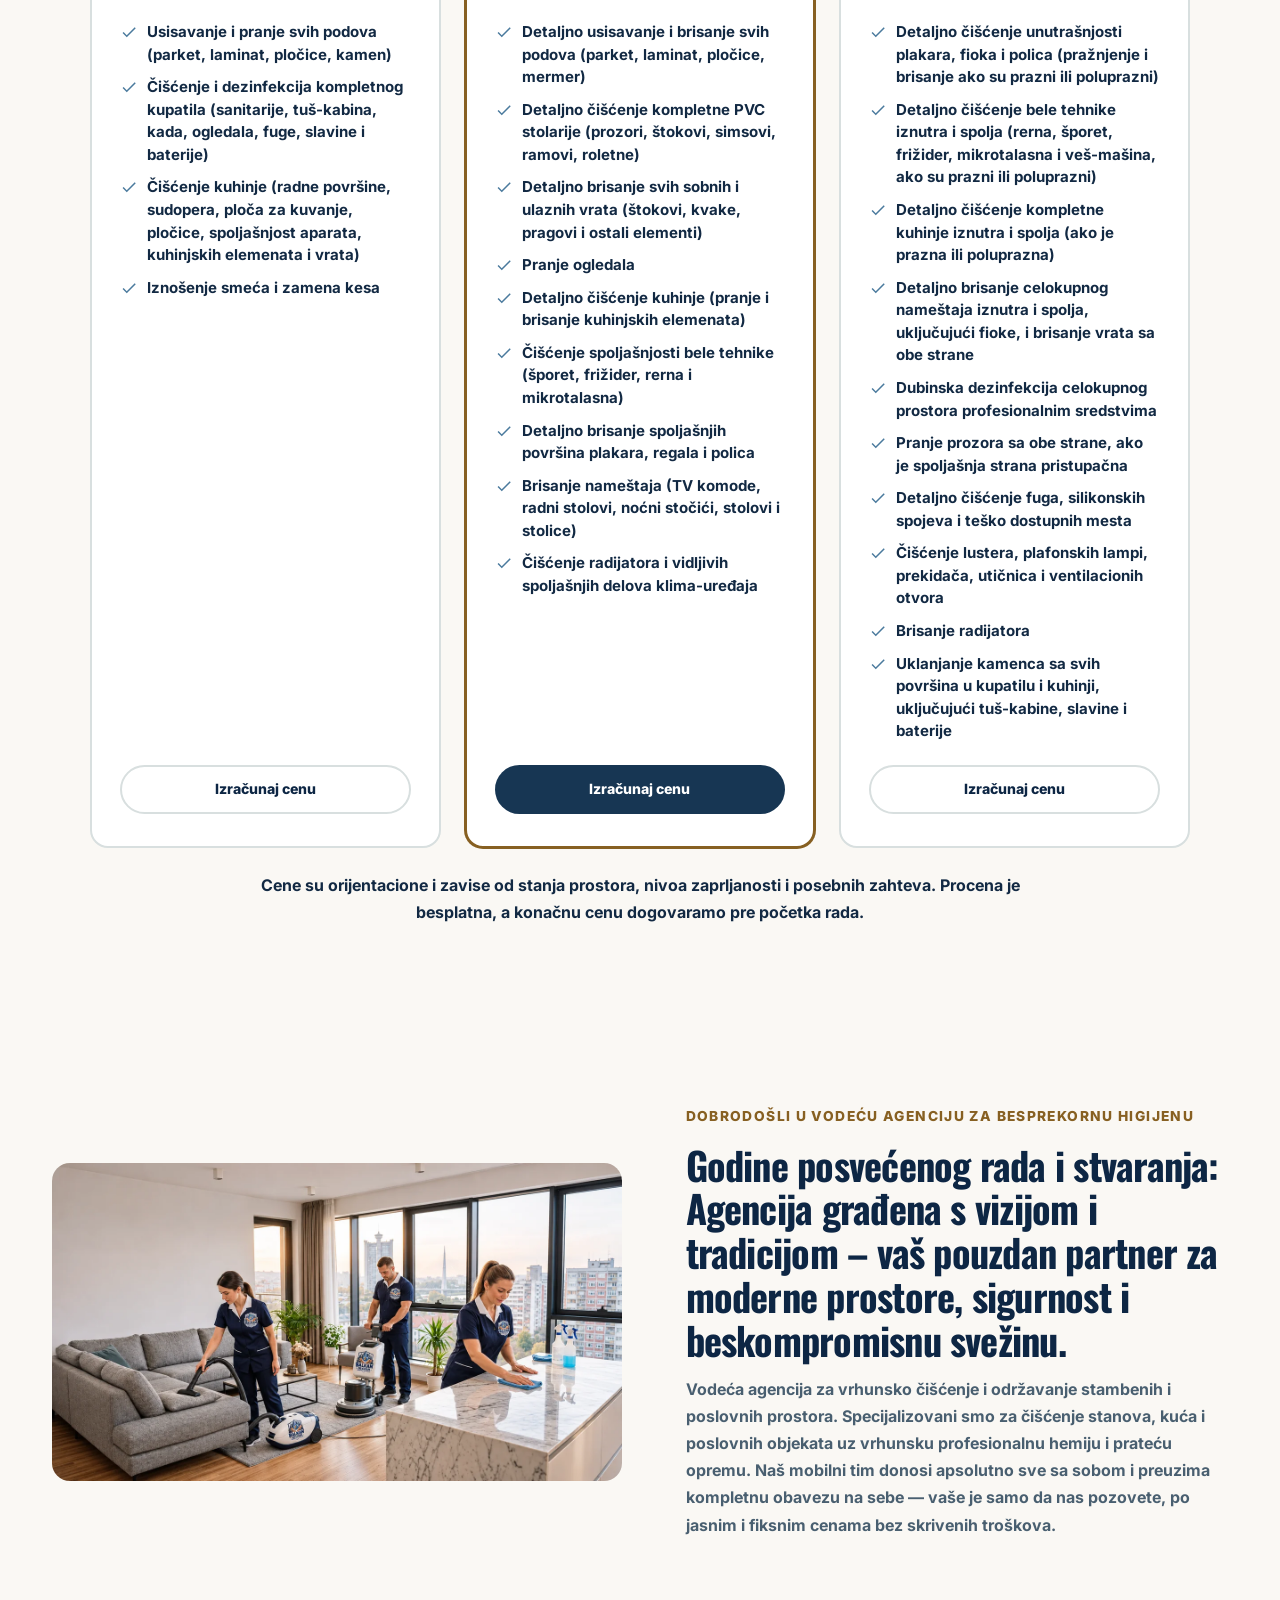
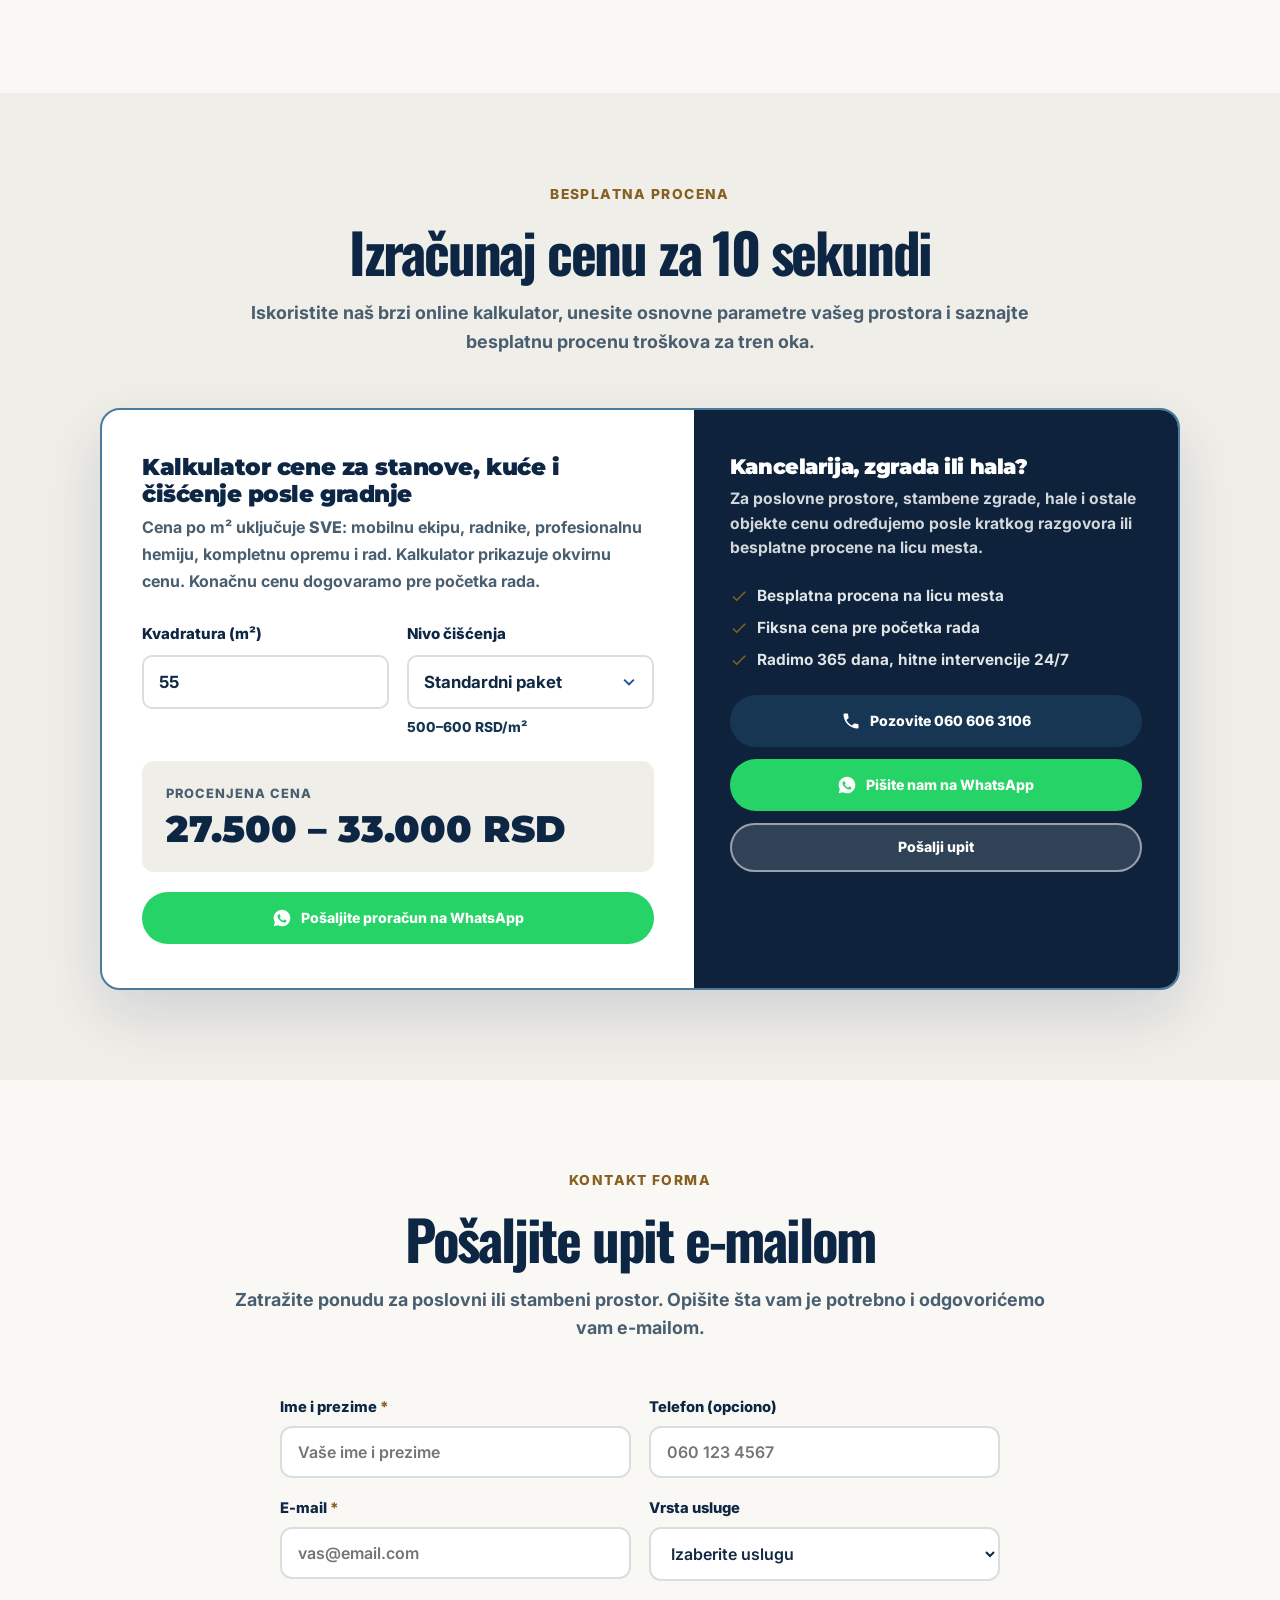
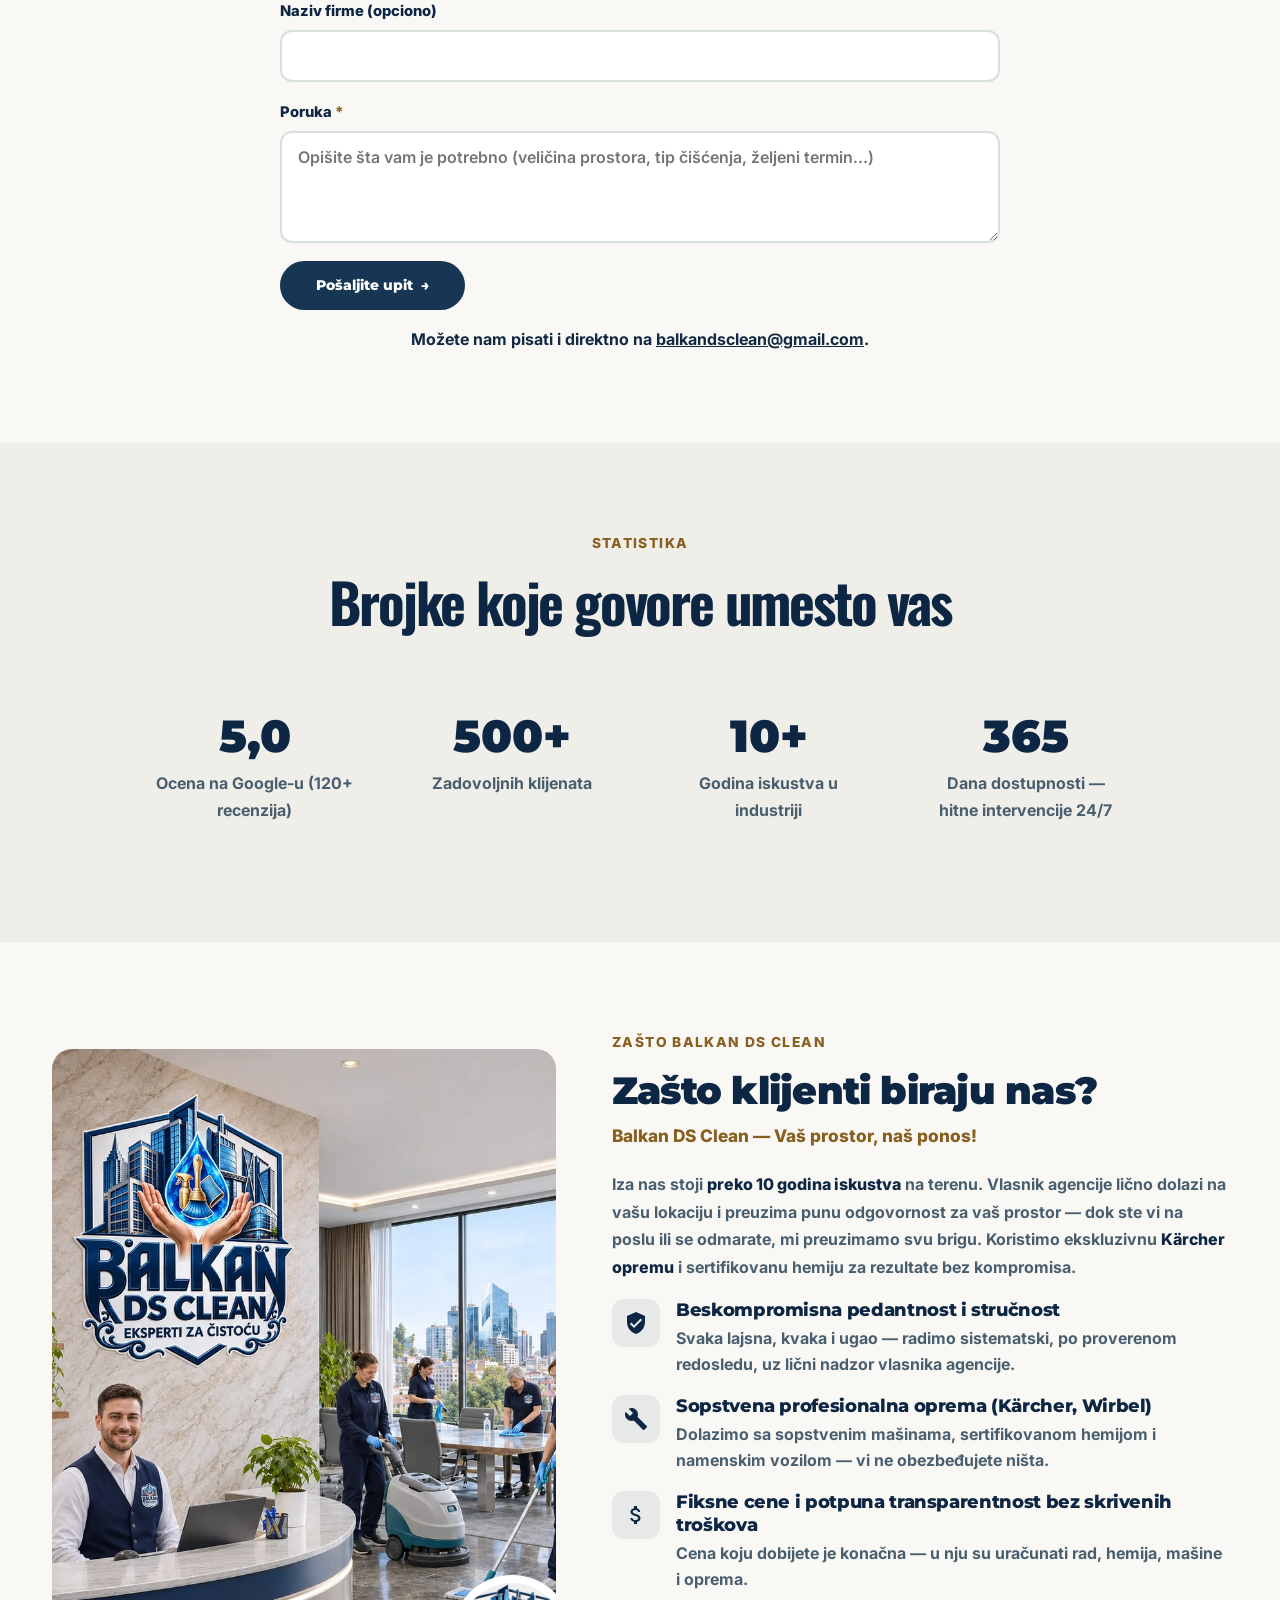
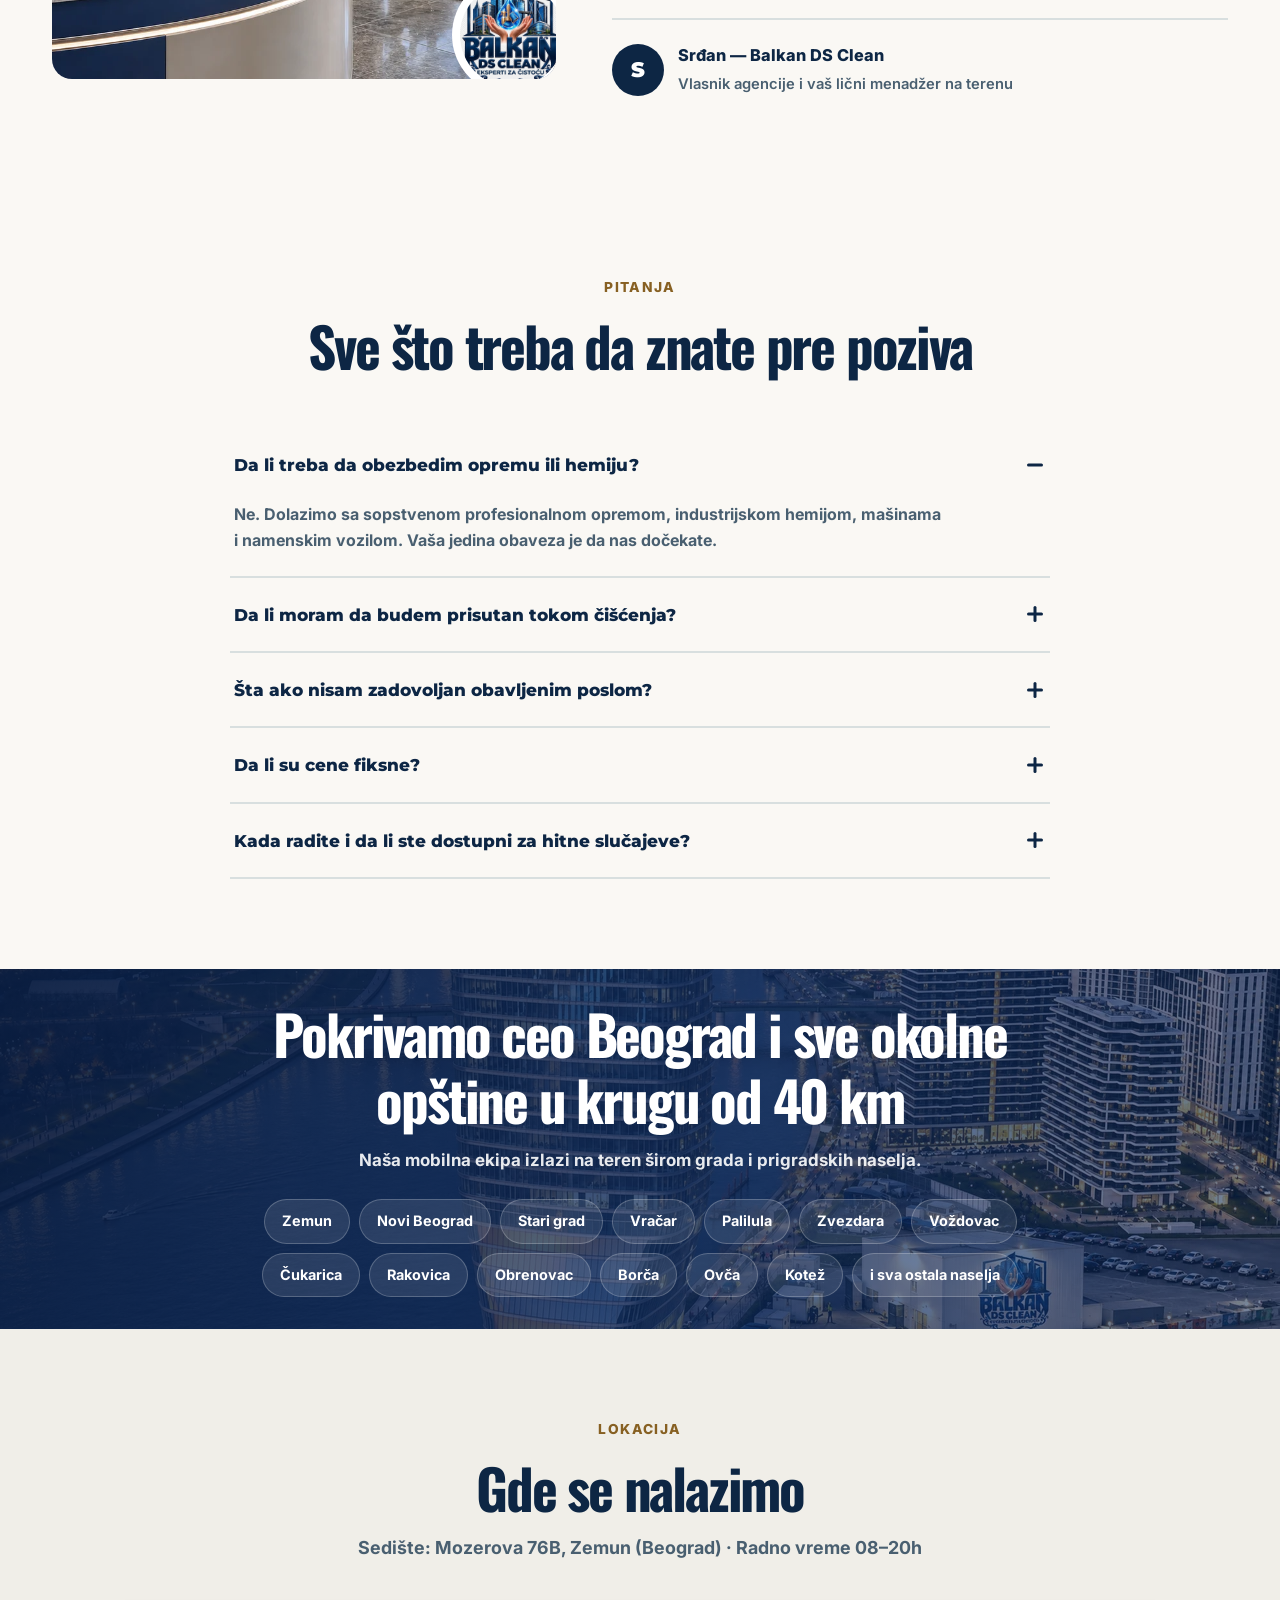
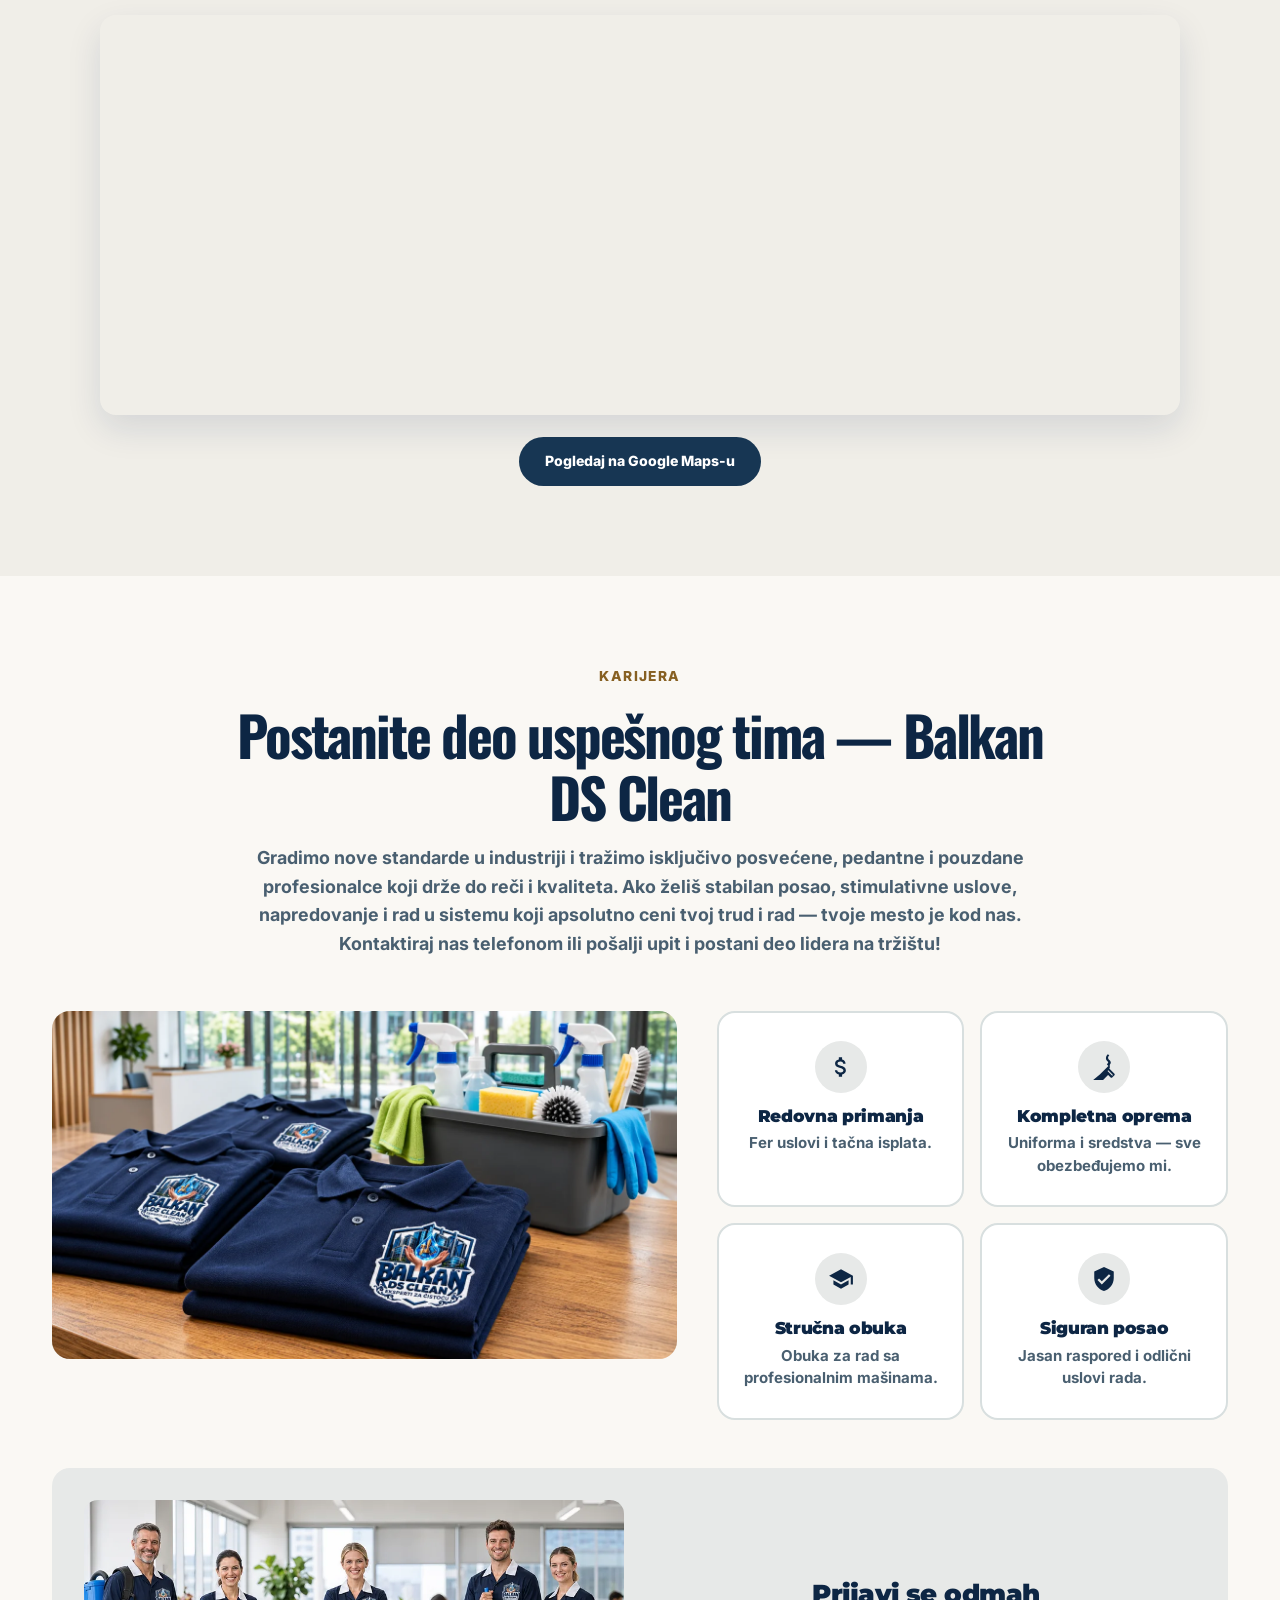
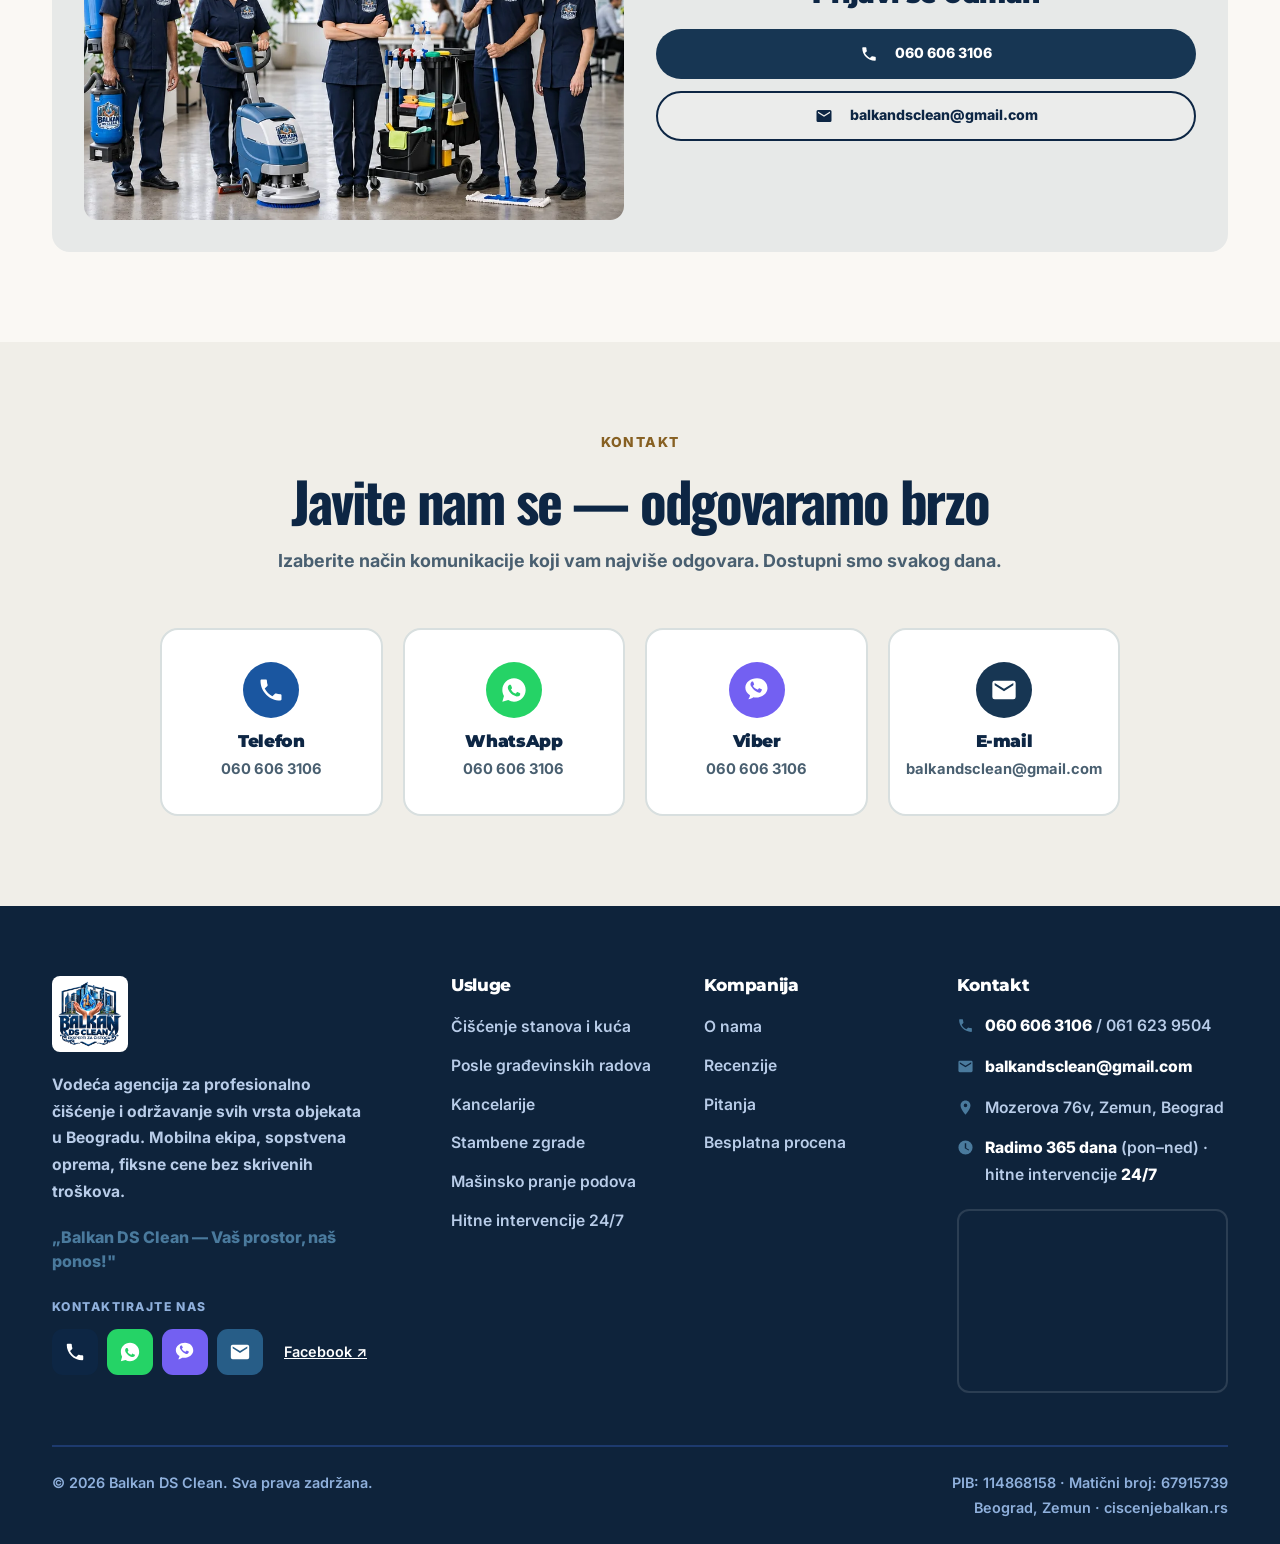
==== commit 8a2d97c9: "Restore welcome video autoplay" ====
--- a/index.html
+++ b/index.html
@@ -613,7 +613,7 @@
 .zaposljavanje-cta>*{min-width:0}
 .zaposljavanje-linkovi .dugme{max-width:100%;white-space:normal;text-align:center;overflow-wrap:anywhere}
 </style>
-<link rel="icon" href="assets/favicon.svg" type="image/svg+xml"><link rel="stylesheet" href="polish.css?v=readability"><script defer src="experience.js?v=welcome-click"></script><noscript><style>.otkrij{opacity:1!important;transform:none!important}</style></noscript></head>
+<link rel="icon" href="assets/favicon.svg" type="image/svg+xml"><link rel="stylesheet" href="polish.css?v=readability"><script defer src="experience.js?v=welcome-audio"></script><noscript><style>.otkrij{opacity:1!important;transform:none!important}</style></noscript></head>
 <body>
 <a class="skip-link" href="#main">Pređite na sadržaj</a><header class="glava pun" id="glava">
   <div class="omot">
@@ -659,7 +659,7 @@
 <div class="quick-links"><a href="#upit-forma">Pošaljite upit</a><a href="#kontakt">Kontakt</a><a href="#procena">Izračunajte cenu</a></div></div>
 <div class="hero-media">
 <div class="film-note"><span class="eyebrow">UPOZNAJTE NAS</span><b>Vaš prostor<br>u sigurnim rukama.</b><small>01 / VIDEO</small><button type="button" class="welcome-sound" aria-controls="welcome" hidden>Pusti sa zvukom</button></div>
-<video id="welcome" playsinline controls preload="metadata" poster="assets/welcome.webp?v=2" src="assets/welcome.mp4?v=2" aria-label="Uvodni video Balkan DS Clean"></video>
+<video id="welcome" autoplay muted playsinline controls preload="auto" poster="assets/welcome.webp?v=2" src="assets/welcome.mp4?v=2" aria-label="Uvodni video Balkan DS Clean"></video>
 </div>
 </section>
 
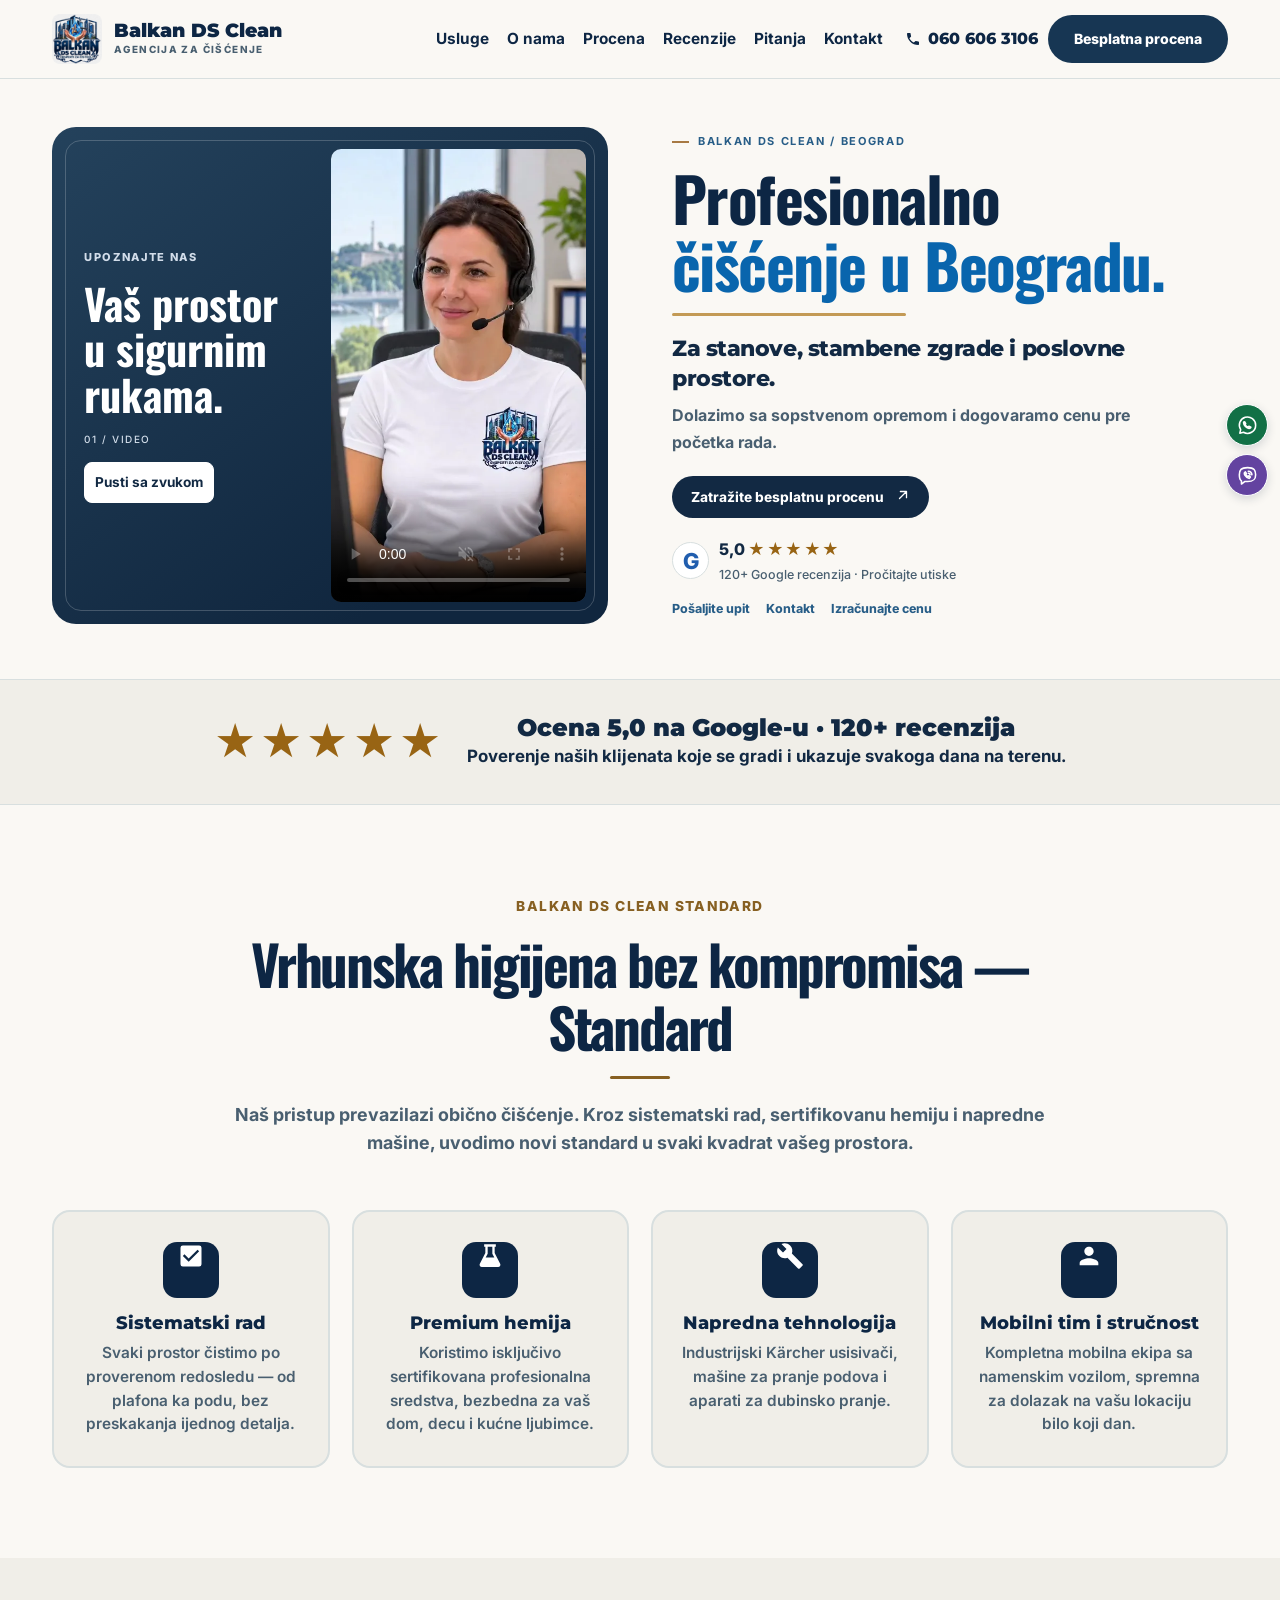
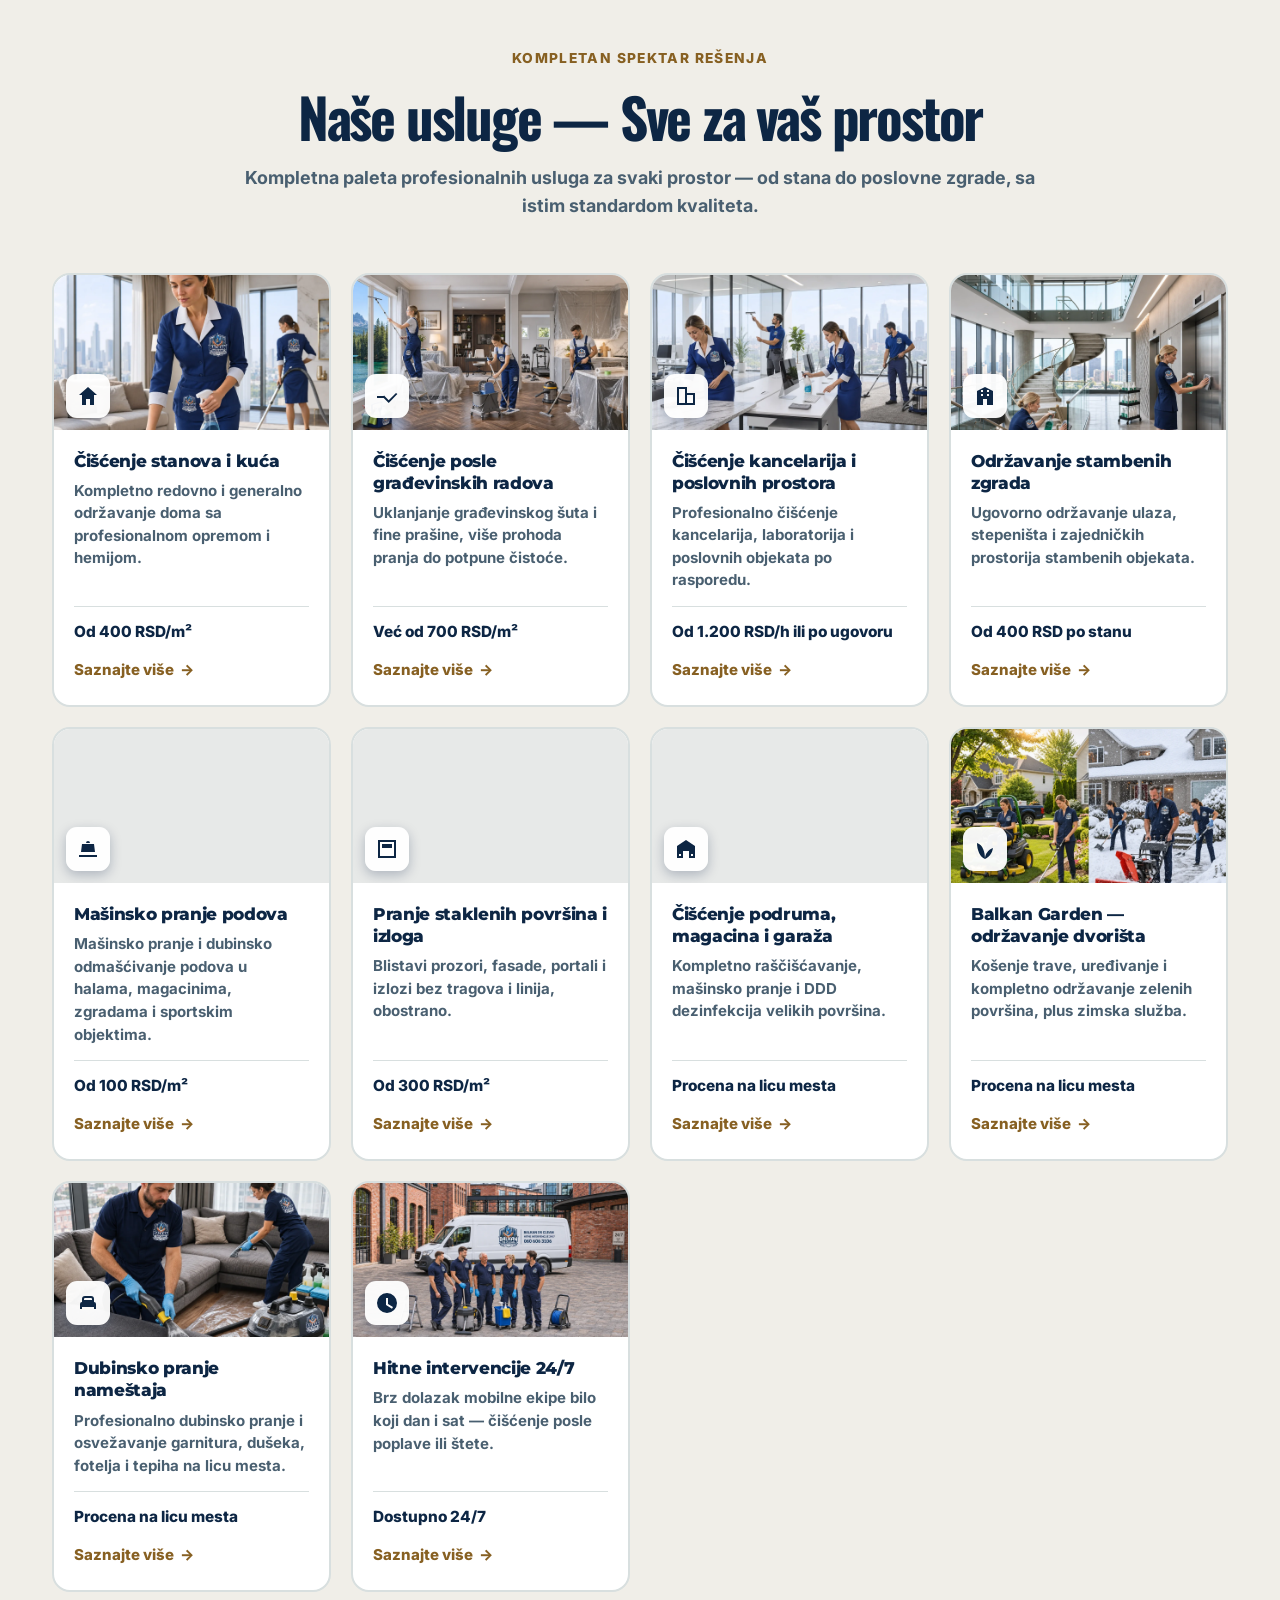
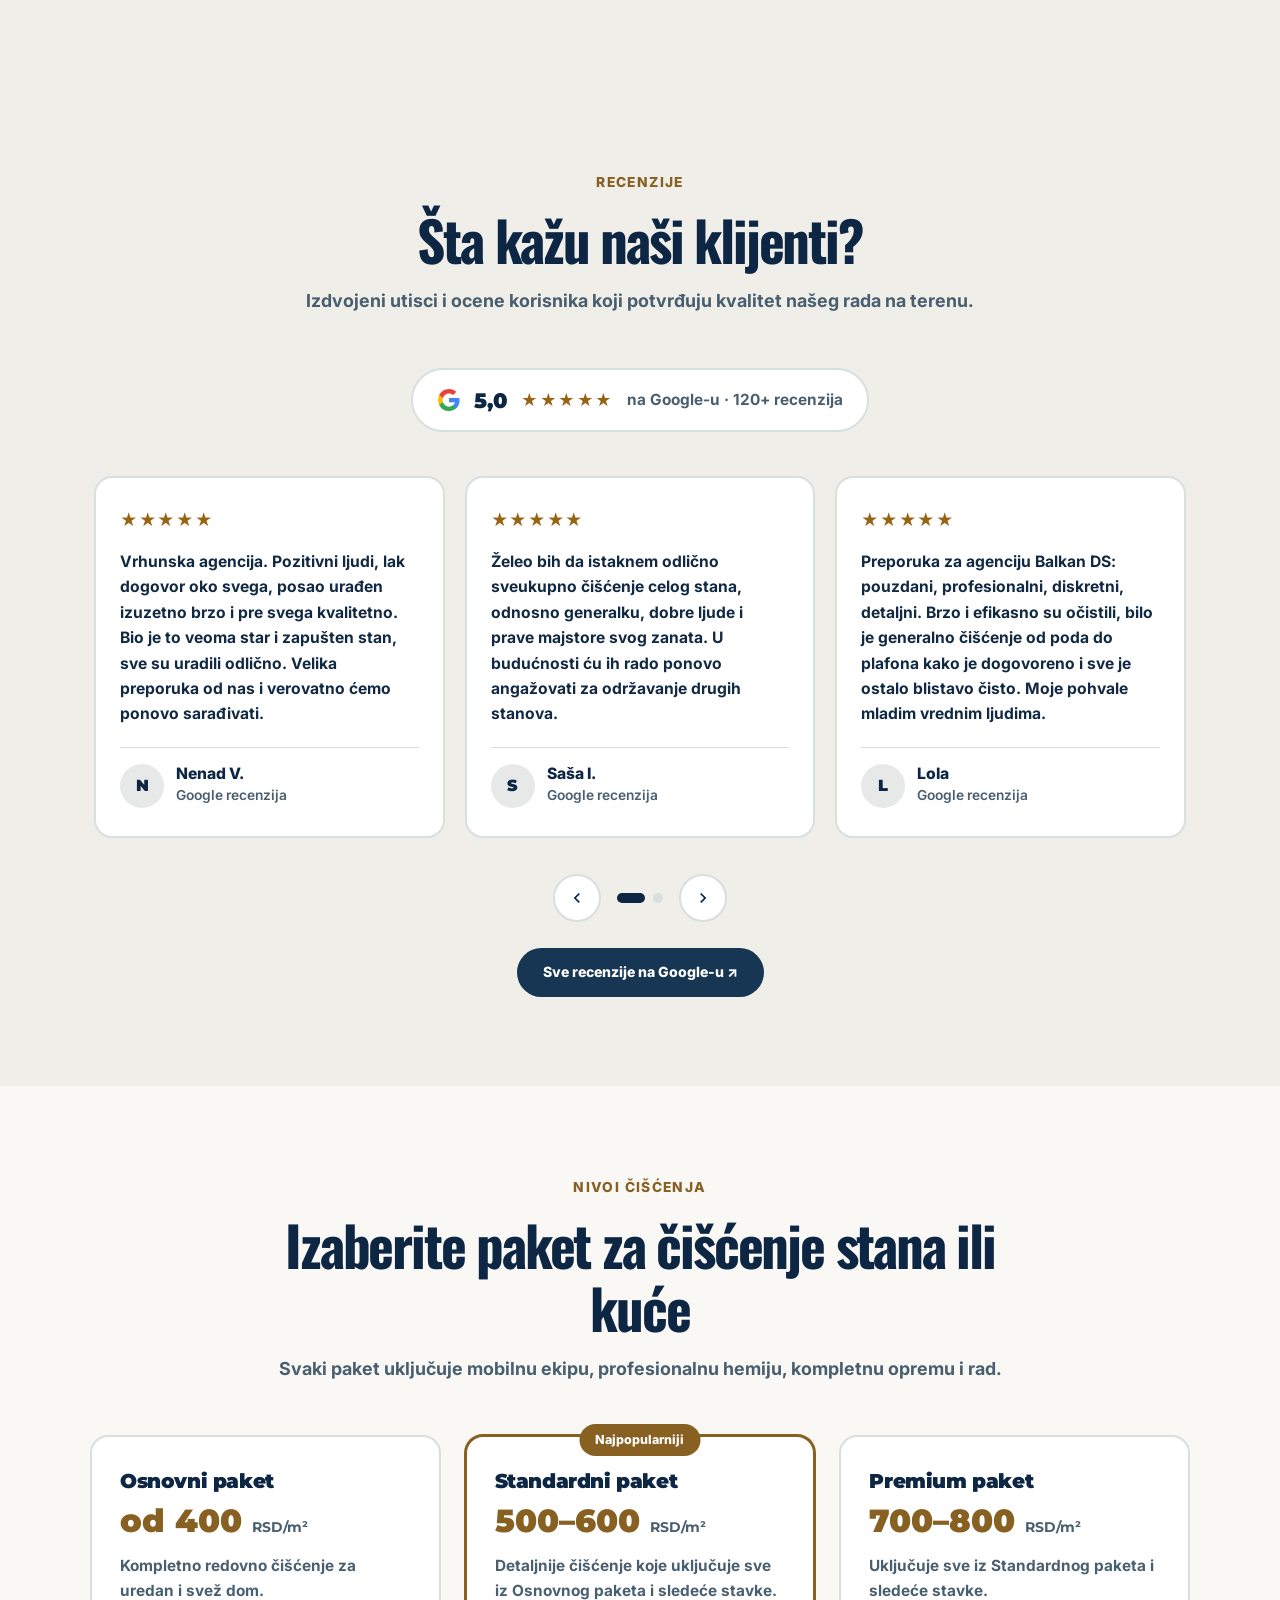
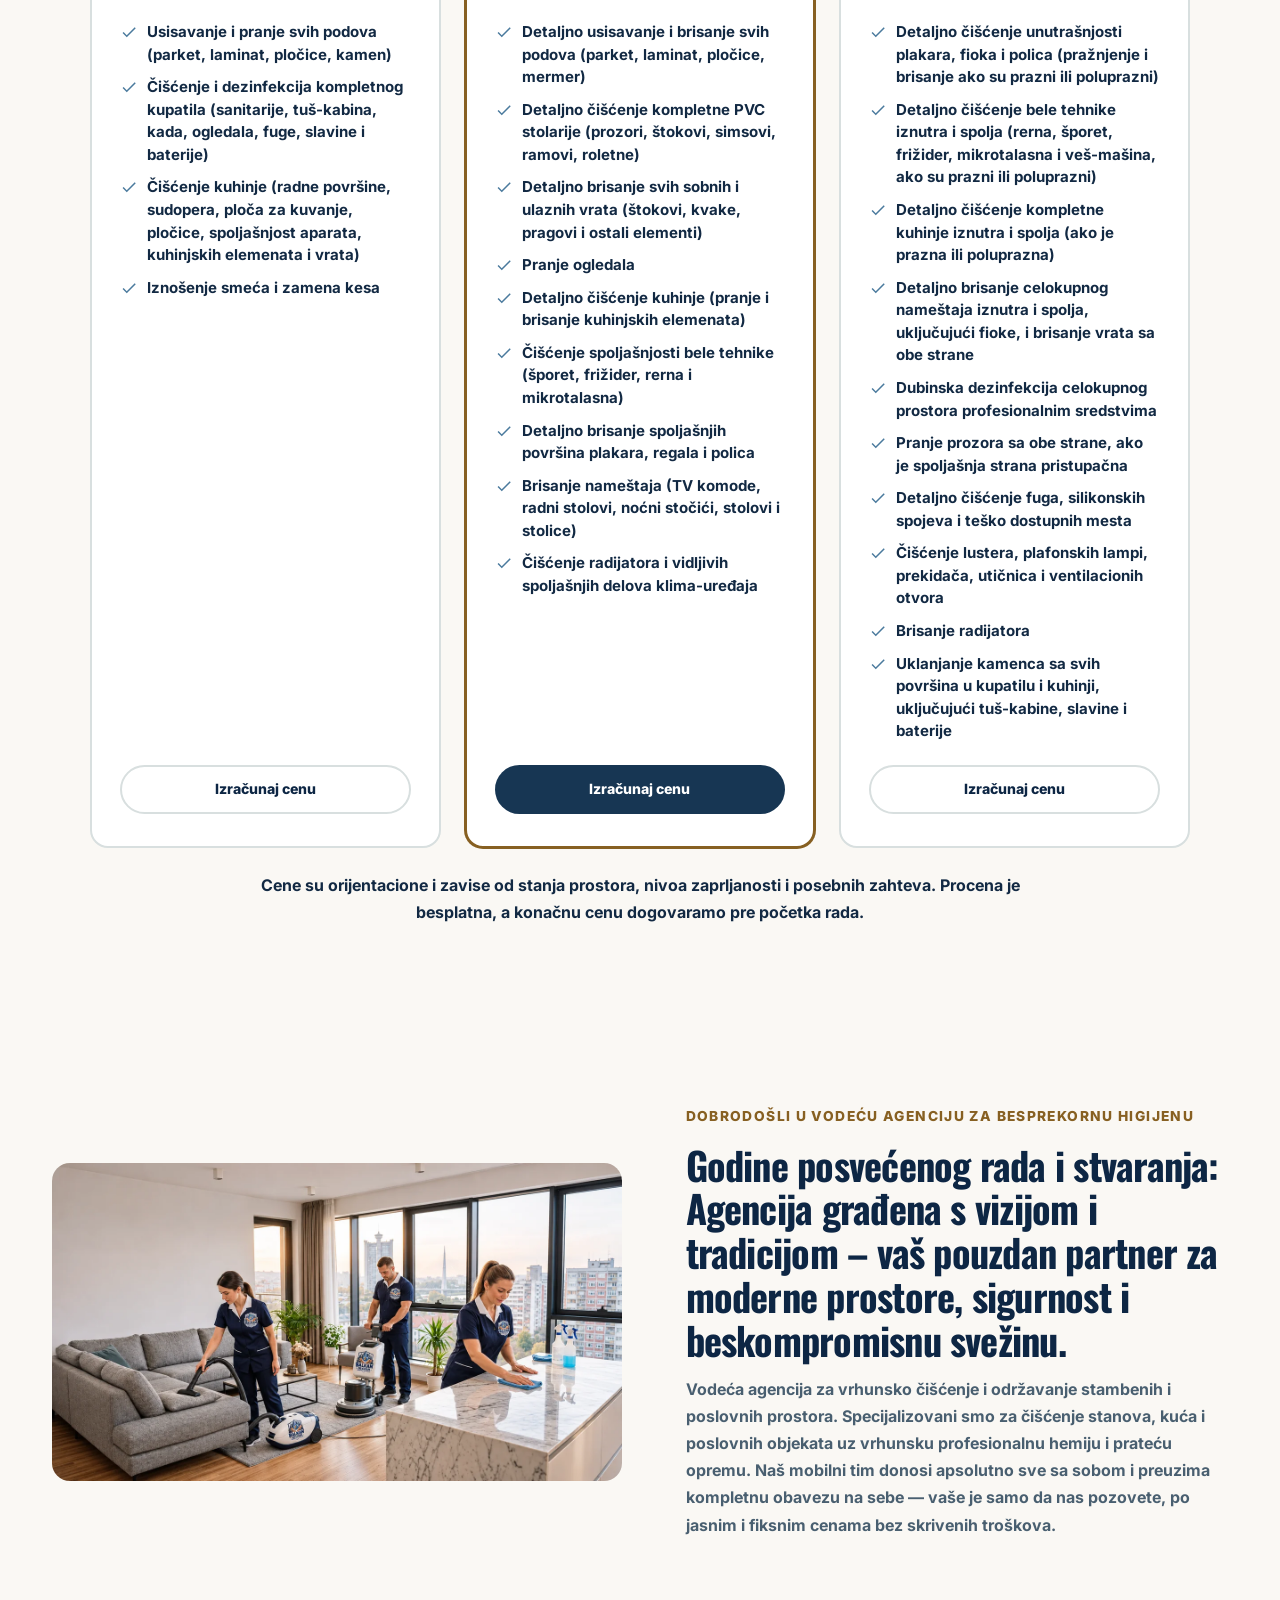
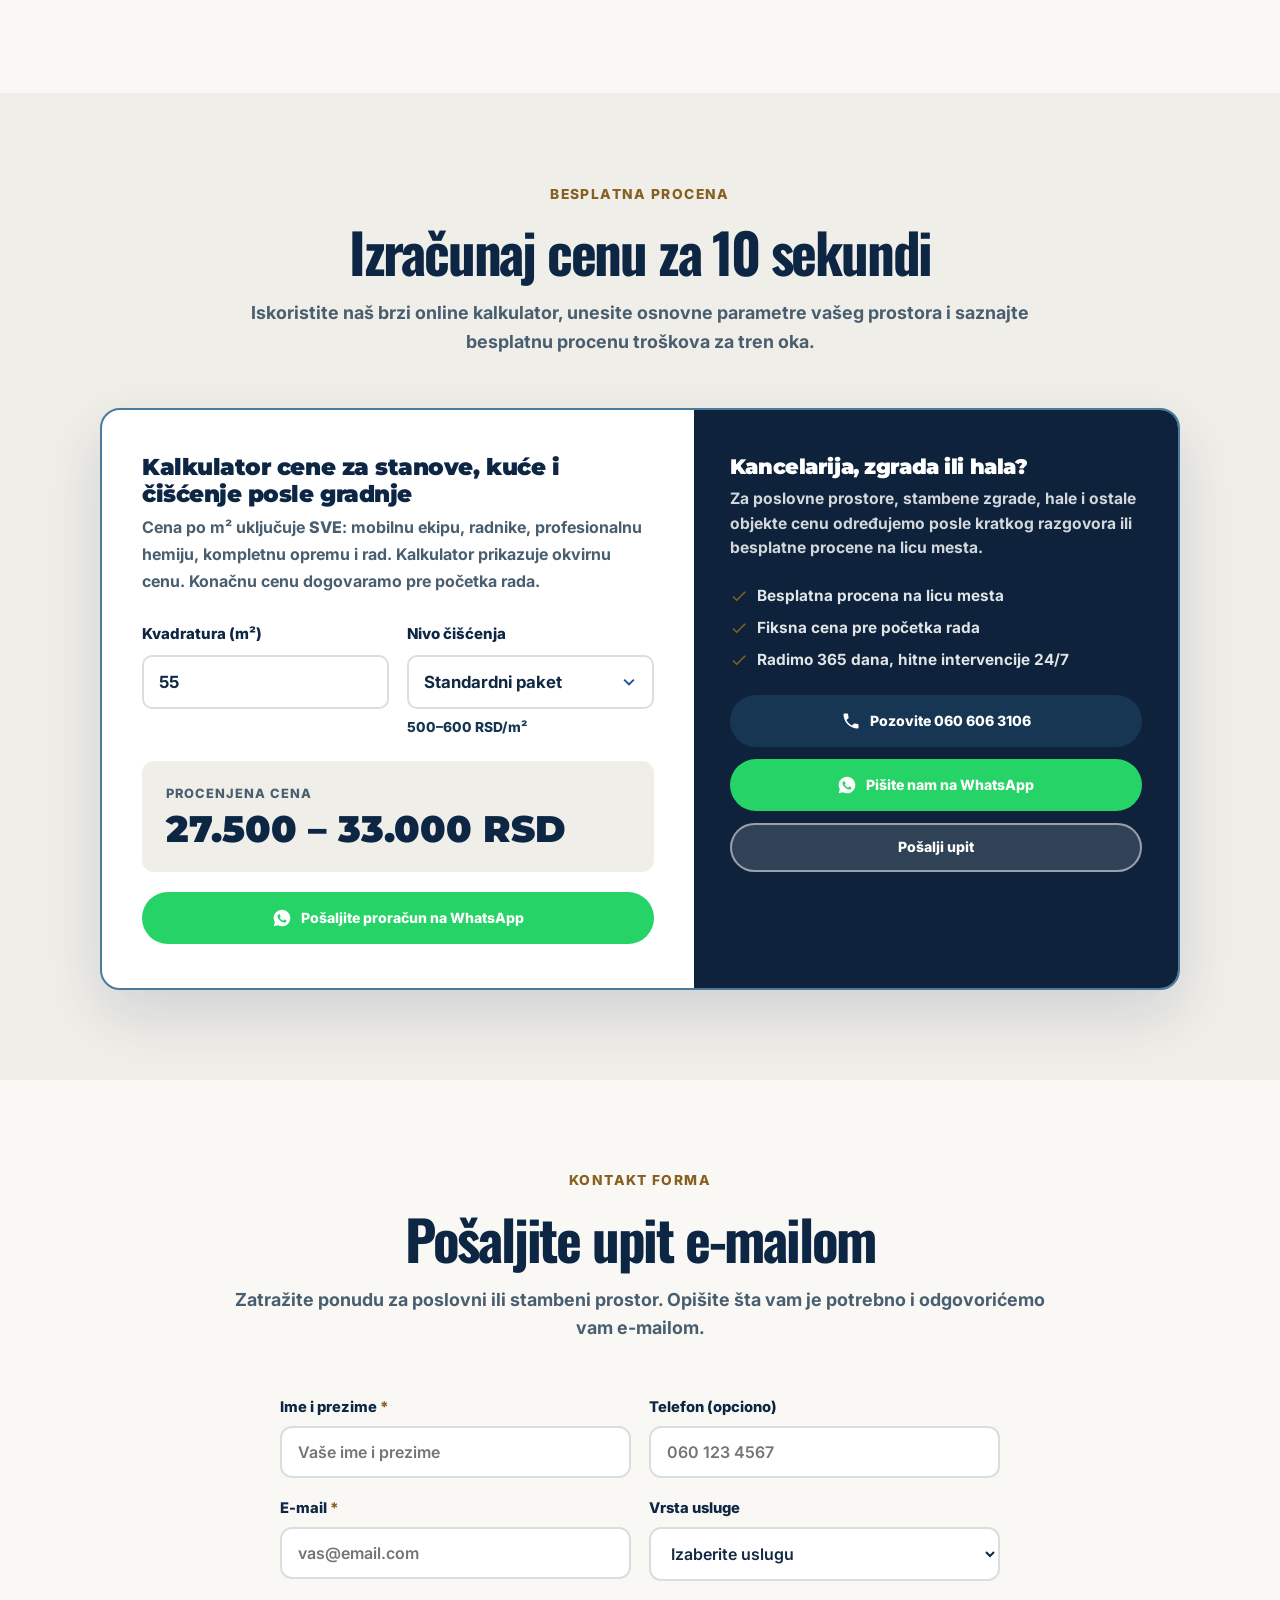
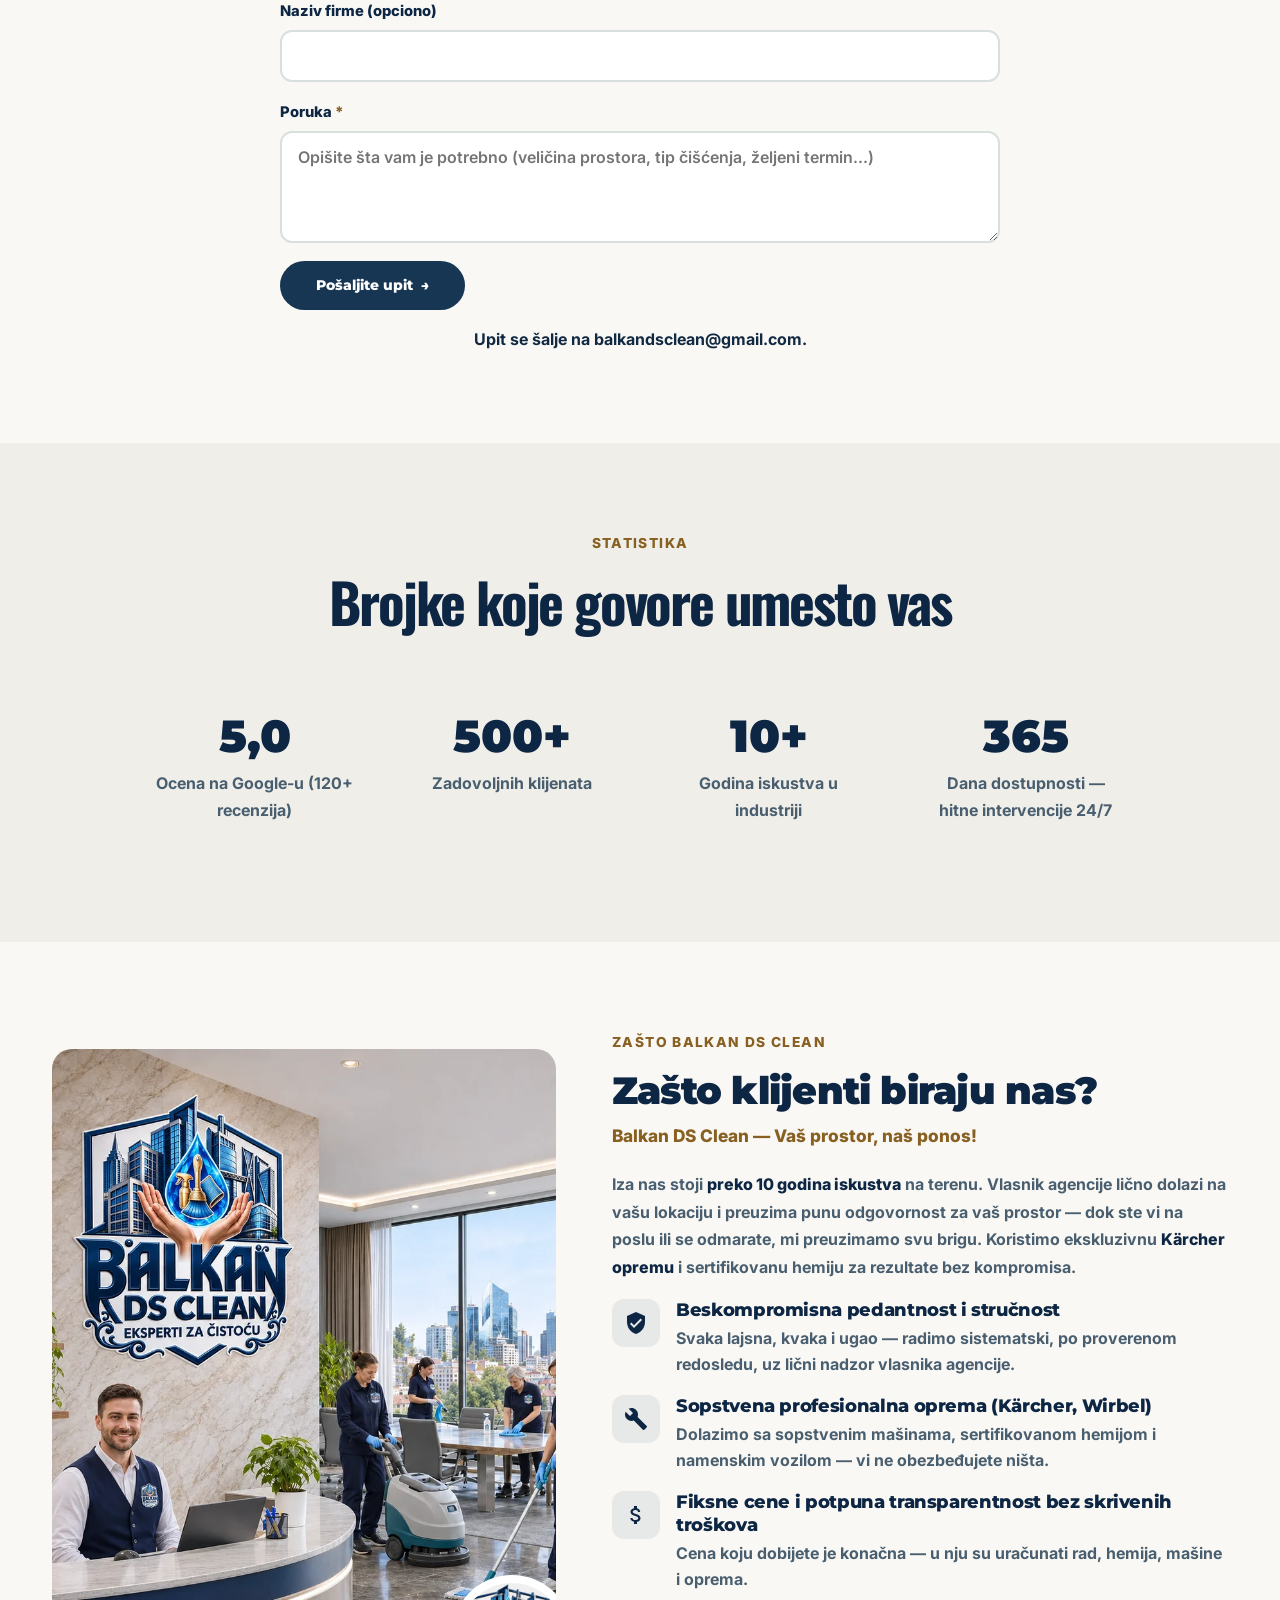
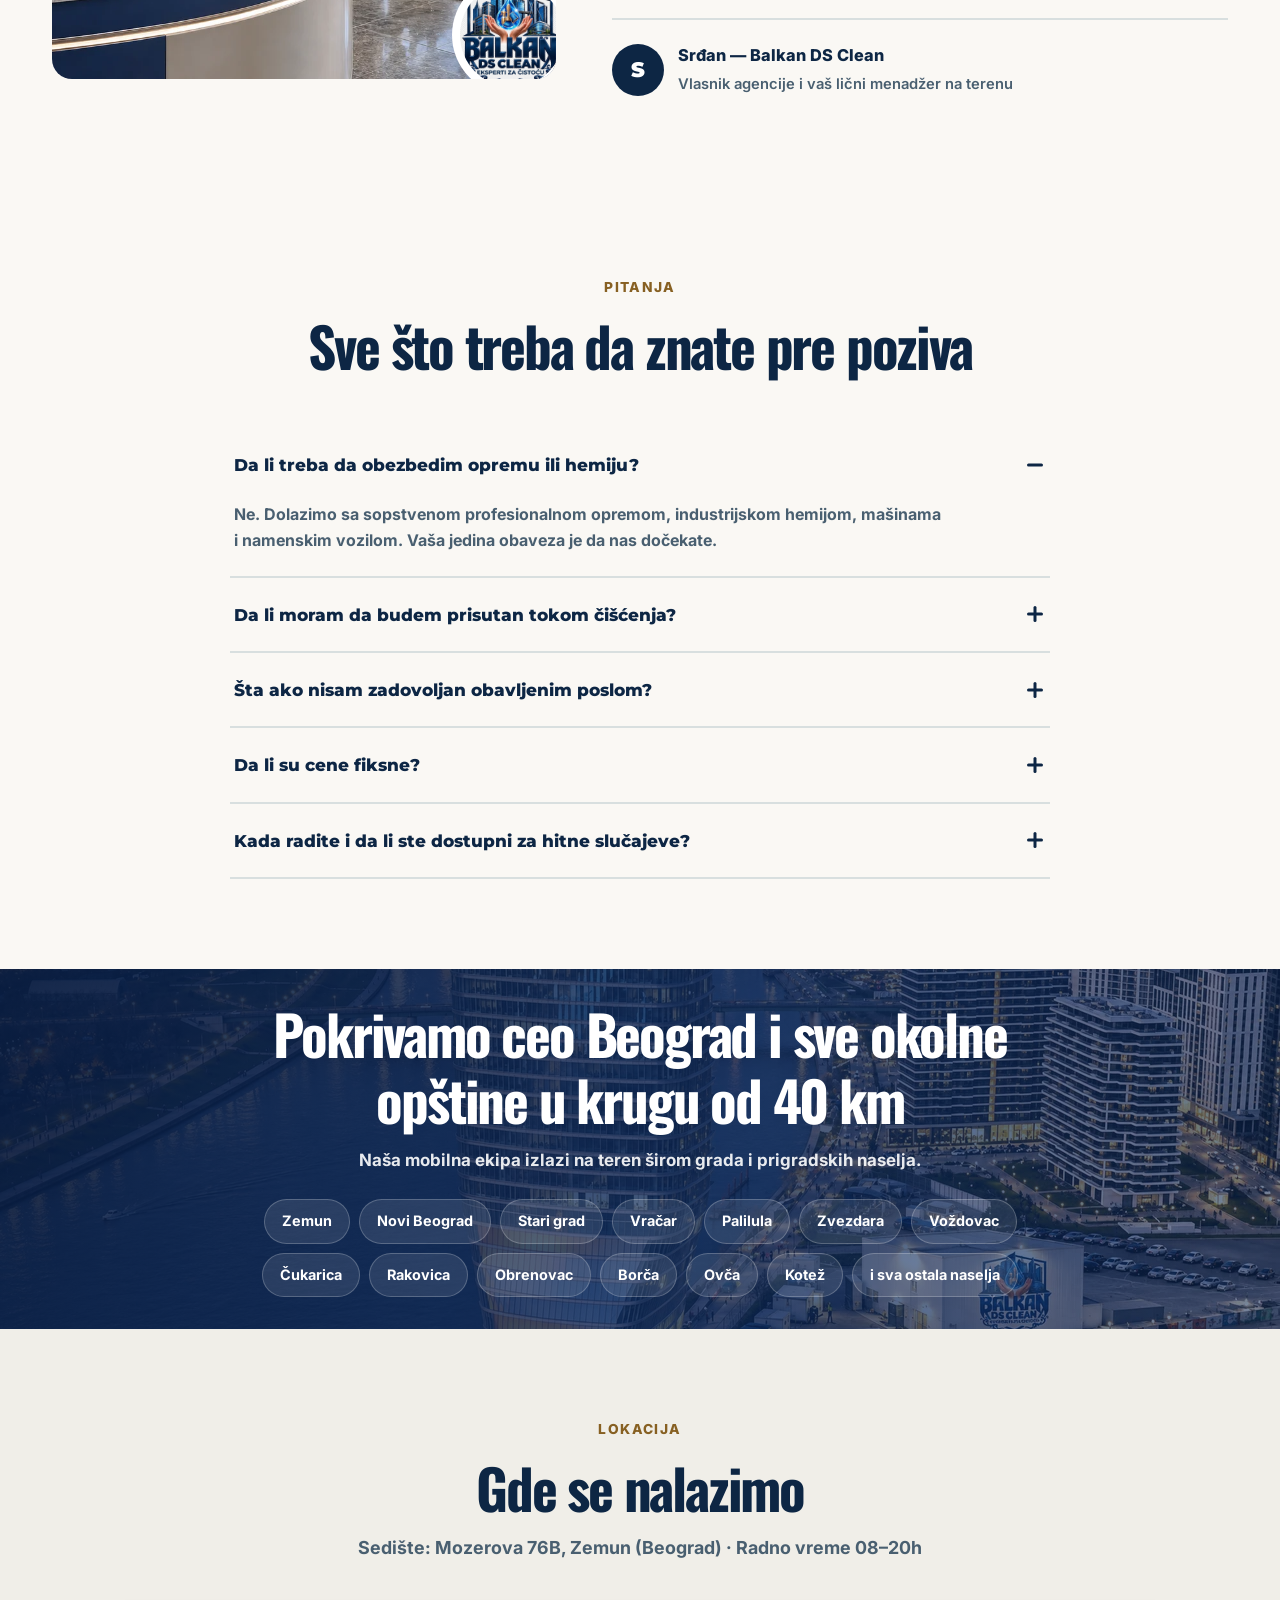
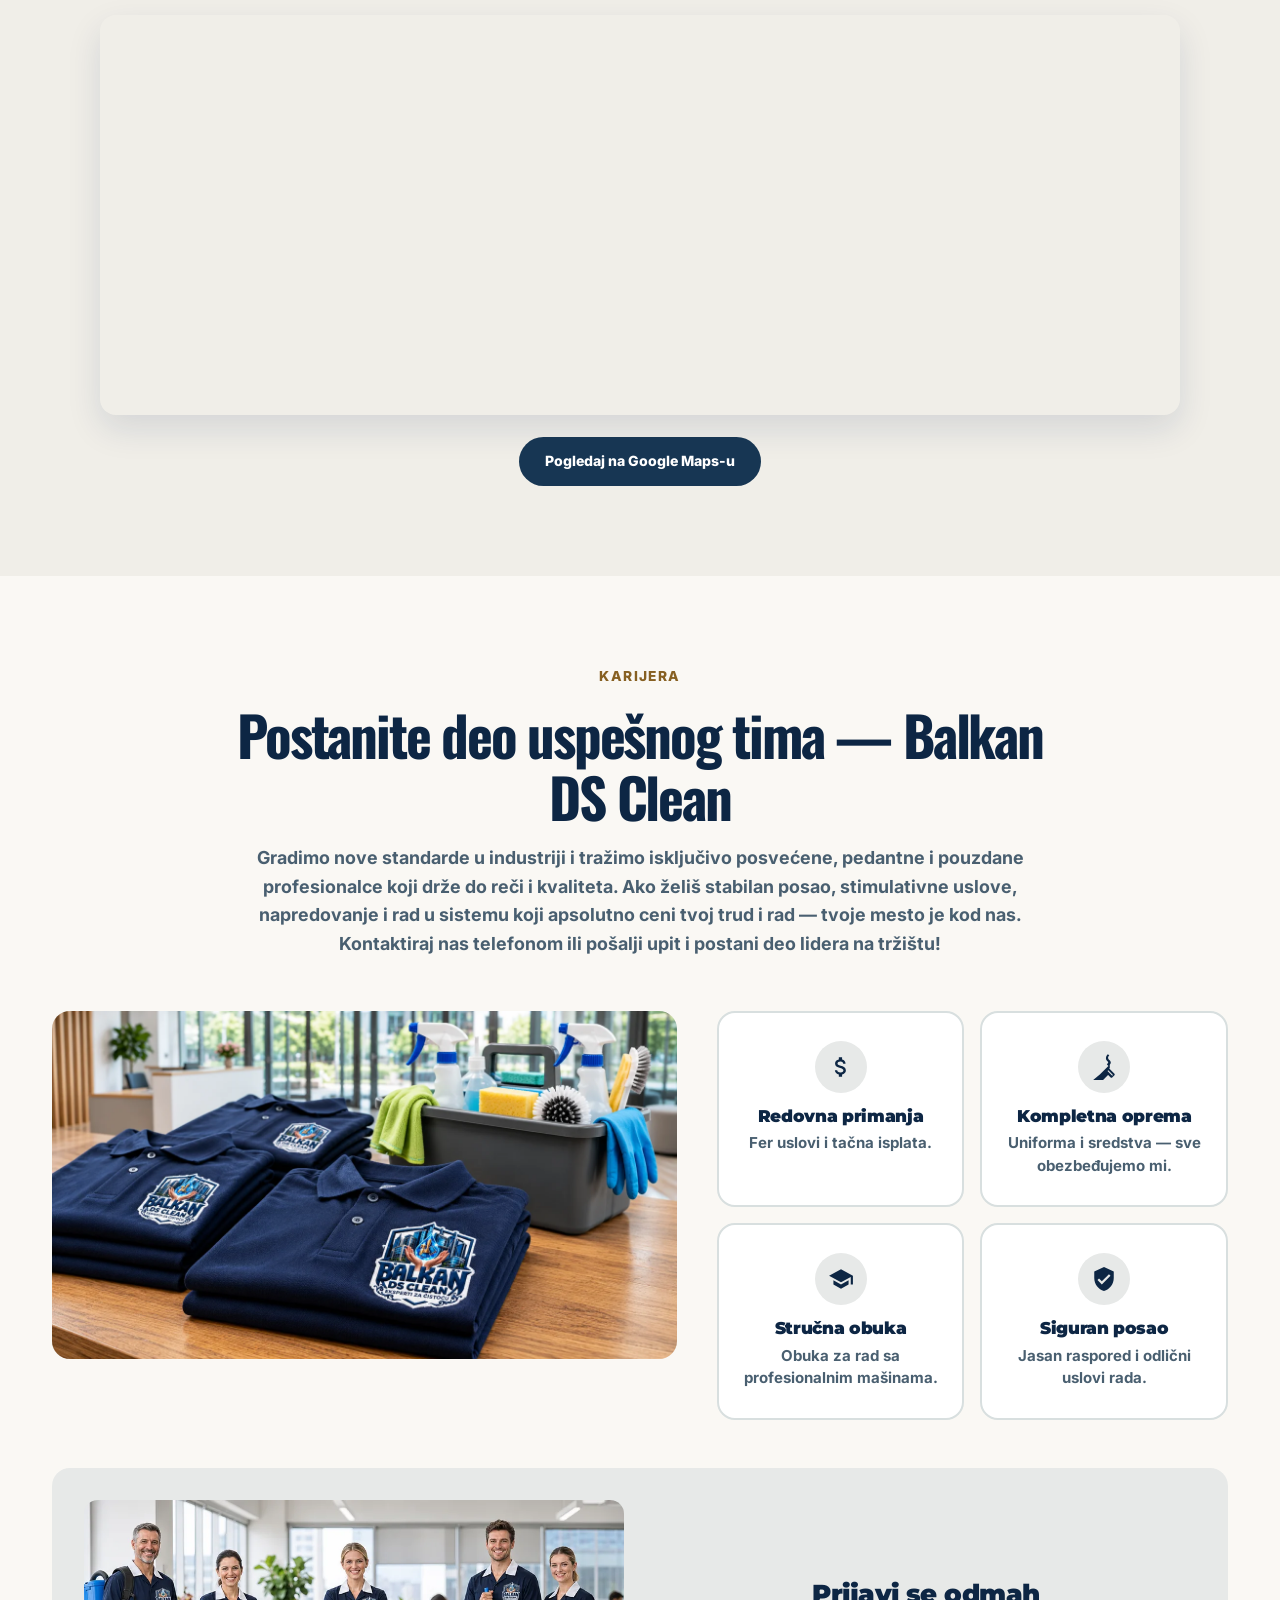
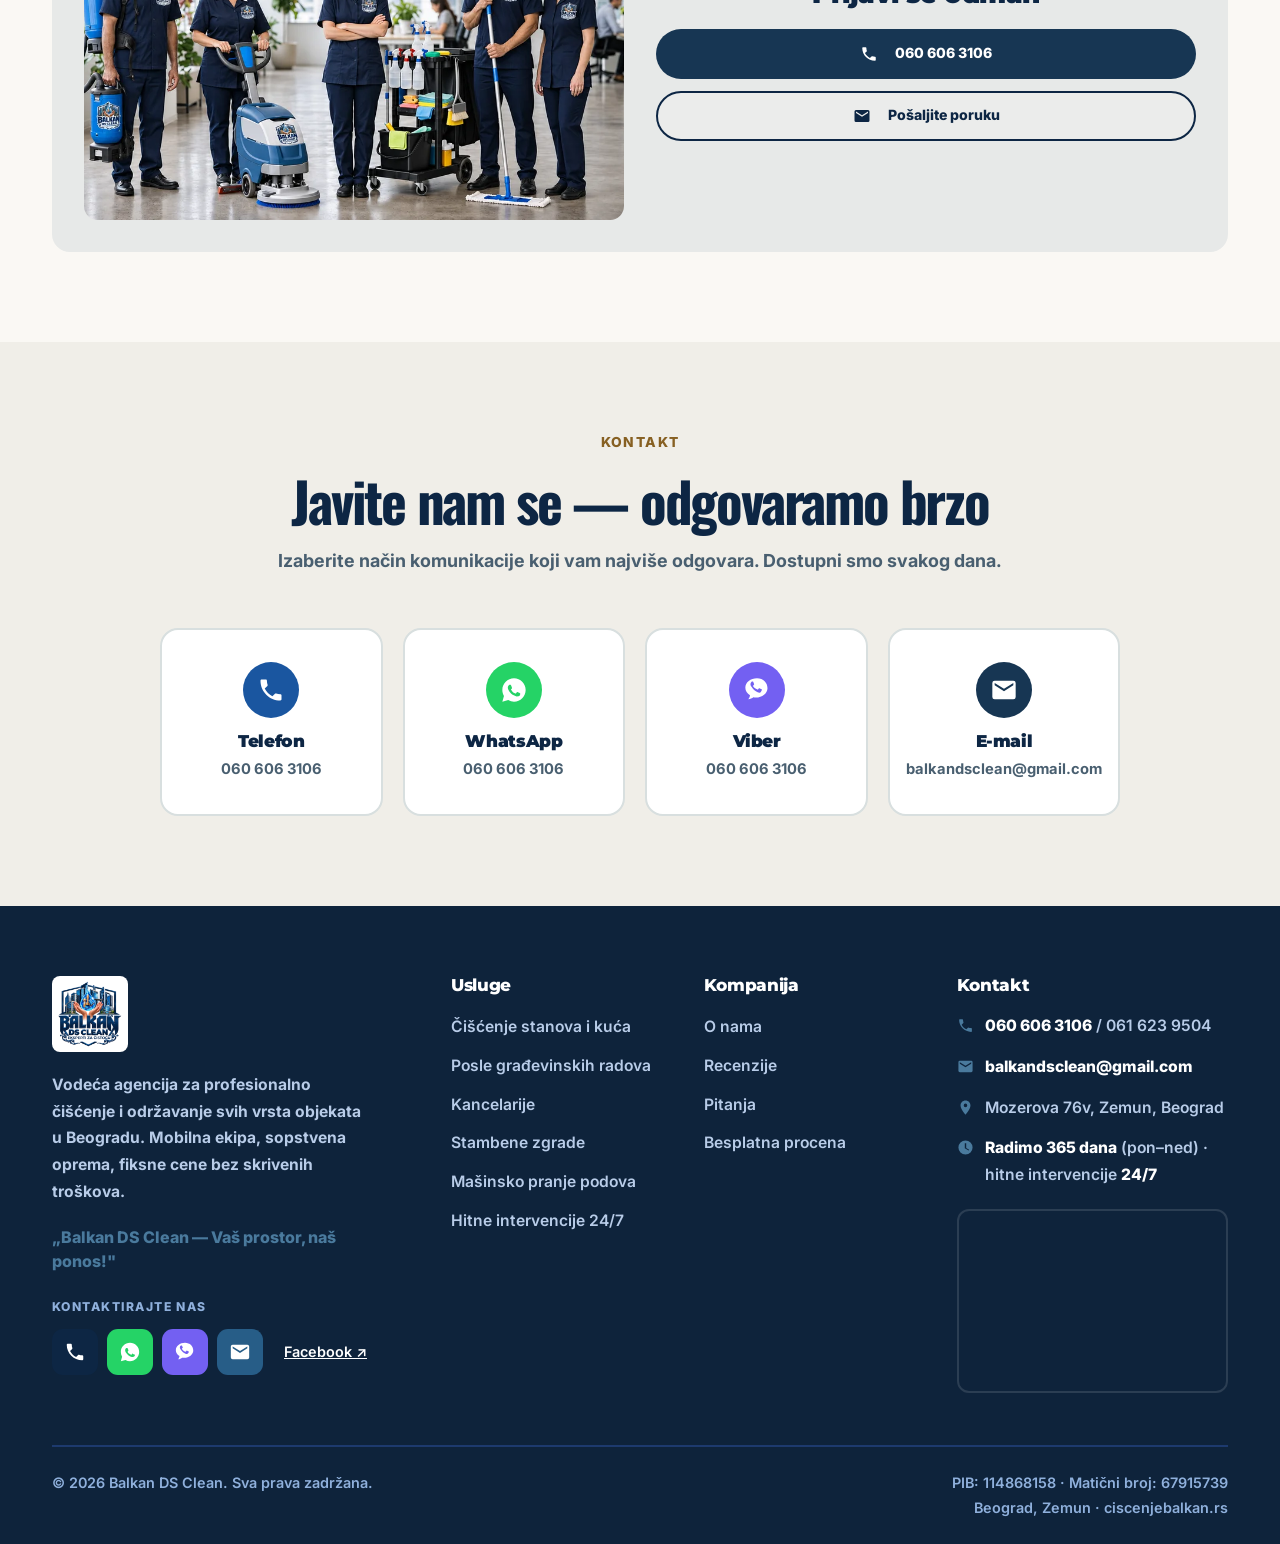
==== commit 4fe84281: "Open the on-page inquiry form from email buttons" ====
--- a/index.html
+++ b/index.html
@@ -1064,7 +1064,7 @@
         <textarea id="upit-poruka" name="poruka" rows="4" required="" placeholder="Opišite šta vam je potrebno (veličina prostora, tip čišćenja, željeni termin...)"></textarea>
       </div>
       <button type="submit" class="dugme dugme-korall forma-dugme">Pošaljite upit <span aria-hidden="true">→</span></button>
-      <p class="forma-email">Možete nam pisati i direktno na <a href="mailto:balkandsclean@gmail.com">balkandsclean@gmail.com</a>.</p>
+      <p class="forma-email">Upit se šalje na balkandsclean@gmail.com.</p>
     </form>
   </div>
 </section>
@@ -1258,7 +1258,7 @@
         <h3>Prijavi se odmah</h3>
         <div class="zaposljavanje-linkovi">
           <a href="tel:+381606063106" class="dugme dugme-korall"><svg viewbox="0 0 24 24" aria-hidden="true" style="width:18px;height:18px;fill:#fff;margin-right:8px;vertical-align:middle"><path d="M6.6 10.8c1.4 2.8 3.8 5.1 6.6 6.6l2.2-2.2c.3-.3.7-.4 1-.2 1.1.4 2.4.6 3.6.6.6 0 1 .4 1 1V20c0 .6-.4 1-1 1-9.4 0-17-7.6-17-17 0-.6.4-1 1-1h3.5c.6 0 1 .4 1 1 0 1.3.2 2.5.6 3.6.1.4 0 .8-.2 1l-2.3 2.2z"></path></svg>060 606 3106</a>
-          <a href="mailto:balkandsclean@gmail.com" class="dugme dugme-providno dugme-taman"><svg viewbox="0 0 24 24" aria-hidden="true" style="width:18px;height:18px;fill:var(--plava);margin-right:8px;vertical-align:middle"><path d="M20 4H4a2 2 0 00-2 2v12a2 2 0 002 2h16a2 2 0 002-2V6a2 2 0 00-2-2zm0 4l-8 5-8-5V6l8 5 8-5v2z"></path></svg>balkandsclean@gmail.com</a>
+          <a href="#upit-forma" class="dugme dugme-providno dugme-taman"><svg viewbox="0 0 24 24" aria-hidden="true" style="width:18px;height:18px;fill:var(--plava);margin-right:8px;vertical-align:middle"><path d="M20 4H4a2 2 0 00-2 2v12a2 2 0 002 2h16a2 2 0 002-2V6a2 2 0 00-2-2zm0 4l-8 5-8-5V6l8 5 8-5v2z"></path></svg>Pošaljite poruku</a>
         </div>
       </div>
     </div>
@@ -1288,7 +1288,7 @@
         <h3>Viber</h3>
         <span>060 606 3106</span>
       </a>
-      <a href="mailto:balkandsclean@gmail.com" class="kontakt-nacin">
+      <a href="#upit-forma" class="kontakt-nacin">
         <div class="kn-ikona kn-mejl"><svg viewbox="0 0 24 24" aria-hidden="true"><path d="M20 4H4a2 2 0 00-2 2v12a2 2 0 002 2h16a2 2 0 002-2V6a2 2 0 00-2-2zm0 4l-8 5-8-5V6l8 5 8-5v2z"></path></svg></div>
         <h3>E-mail</h3>
         <span>balkandsclean@gmail.com</span>
@@ -1328,7 +1328,7 @@
           <a href="tel:+381606063106" class="soc soc-tel" aria-label="Pozovite nas"><svg viewbox="0 0 24 24" aria-hidden="true"><path d="M6.6 10.8c1.4 2.8 3.8 5.1 6.6 6.6l2.2-2.2c.3-.3.7-.4 1-.2 1.1.4 2.4.6 3.6.6.6 0 1 .4 1 1V20c0 .6-.4 1-1 1-9.4 0-17-7.6-17-17 0-.6.4-1 1-1h3.5c.6 0 1 .4 1 1 0 1.3.2 2.5.6 3.6.1.4 0 .8-.2 1l-2.3 2.2z"></path></svg></a>
           <a href="https://wa.me/381606063106" class="soc soc-wa" target="_blank" rel="noopener noreferrer" aria-label="WhatsApp"><svg viewbox="0 0 24 24" aria-hidden="true"><path d="M12 2C6.48 2 2 6.48 2 12c0 1.85.5 3.58 1.38 5.07L2 22l5.07-1.33A9.94 9.94 0 0012 22c5.52 0 10-4.48 10-10S17.52 2 12 2zm5.2 14.2c-.22.62-1.28 1.18-1.77 1.24-.45.06-1.02.08-1.65-.1-.38-.11-.87-.28-1.5-.55-2.64-1.14-4.36-3.8-4.5-3.98-.13-.18-1.08-1.44-1.08-2.74 0-1.3.68-1.94.92-2.2.24-.26.52-.33.7-.33.18 0 .35 0 .5.01.16.01.38-.06.6.46.22.53.75 1.83.82 1.96.07.13.11.29.02.47-.09.18-.14.29-.27.45-.13.16-.28.35-.4.47-.13.13-.27.27-.12.53.15.26.68 1.12 1.46 1.82 1 .9 1.85 1.17 2.11 1.31.26.13.41.11.56-.06.16-.18.65-.75.82-1.01.18-.26.36-.21.6-.13.24.09 1.53.72 1.79.85.26.13.44.2.5.31.06.11.06.65-.16 1.27z"></path></svg></a>
           <a href="viber://chat?number=%2B381606063106" class="soc soc-viber" aria-label="Viber"><svg viewbox="0 0 24 24" aria-hidden="true"><path d="M12 2C6.5 2 2 5.6 2 10c0 2.6 1.6 4.9 4 6.4-.1.9-.5 2.3-1.5 3.6 1.8-.2 3.3-1 4.4-1.8.7.1 1.4.2 2.1.2 5.5 0 10-3.6 10-8S17.5 2 12 2zm3.4 11.4c-.2.5-1.1.9-1.5.9-.4 0-1-.1-2.9-1.2-2.2-1.3-3.6-3.6-3.7-3.8-.1-.2-.9-1.2-.9-2.3 0-1.1.6-1.6.8-1.9.2-.2.5-.3.6-.3h.5c.2 0 .4 0 .5.4.2.5.7 1.6.7 1.7.1.1.1.3 0 .4-.1.2-.1.3-.3.4-.1.2-.3.3-.4.5-.1.1-.3.3-.1.5.2.3.8 1.2 1.7 1.9.9.7 1.6.9 1.9 1 .3.1.5 0 .6-.1.2-.2.6-.7.8-.9.2-.2.3-.2.5-.1.2.1 1.3.6 1.5.7.2.1.4.2.4.3.1.2.1.6-.1 1z"></path></svg></a>
-          <a href="mailto:balkandsclean@gmail.com" class="soc soc-mejl" aria-label="Email"><svg viewbox="0 0 24 24" aria-hidden="true"><path d="M20 4H4a2 2 0 00-2 2v12a2 2 0 002 2h16a2 2 0 002-2V6a2 2 0 00-2-2zm0 4l-8 5-8-5V6l8 5 8-5v2z"></path></svg></a>
+          <a href="#upit-forma" class="soc soc-mejl" aria-label="Pošaljite upit e-mailom"><svg viewbox="0 0 24 24" aria-hidden="true"><path d="M20 4H4a2 2 0 00-2 2v12a2 2 0 002 2h16a2 2 0 002-2V6a2 2 0 00-2-2zm0 4l-8 5-8-5V6l8 5 8-5v2z"></path></svg></a>
         <a class="footer-social" href="https://www.facebook.com/profile.php?id=61572728086733" target="_blank" rel="noopener noreferrer">Facebook ↗</a></div>
       </div>
       <div>
@@ -1359,7 +1359,7 @@
         </div>
         <div class="kontakt-red">
           <svg viewbox="0 0 24 24" aria-hidden="true"><path d="M20 4H4a2 2 0 00-2 2v12a2 2 0 002 2h16a2 2 0 002-2V6a2 2 0 00-2-2zm0 4l-8 5-8-5V6l8 5 8-5v2z"></path></svg>
-          <a href="mailto:balkandsclean@gmail.com"><b>balkandsclean@gmail.com</b></a>
+          <a href="#upit-forma"><b>balkandsclean@gmail.com</b></a>
         </div>
         <div class="kontakt-red">
           <svg viewbox="0 0 24 24" aria-hidden="true"><path d="M12 2C8 2 5 5 5 9c0 5 7 13 7 13s7-8 7-13c0-4-3-7-7-7zm0 9.5A2.5 2.5 0 1112 6.5a2.5 2.5 0 010 5z"></path></svg>
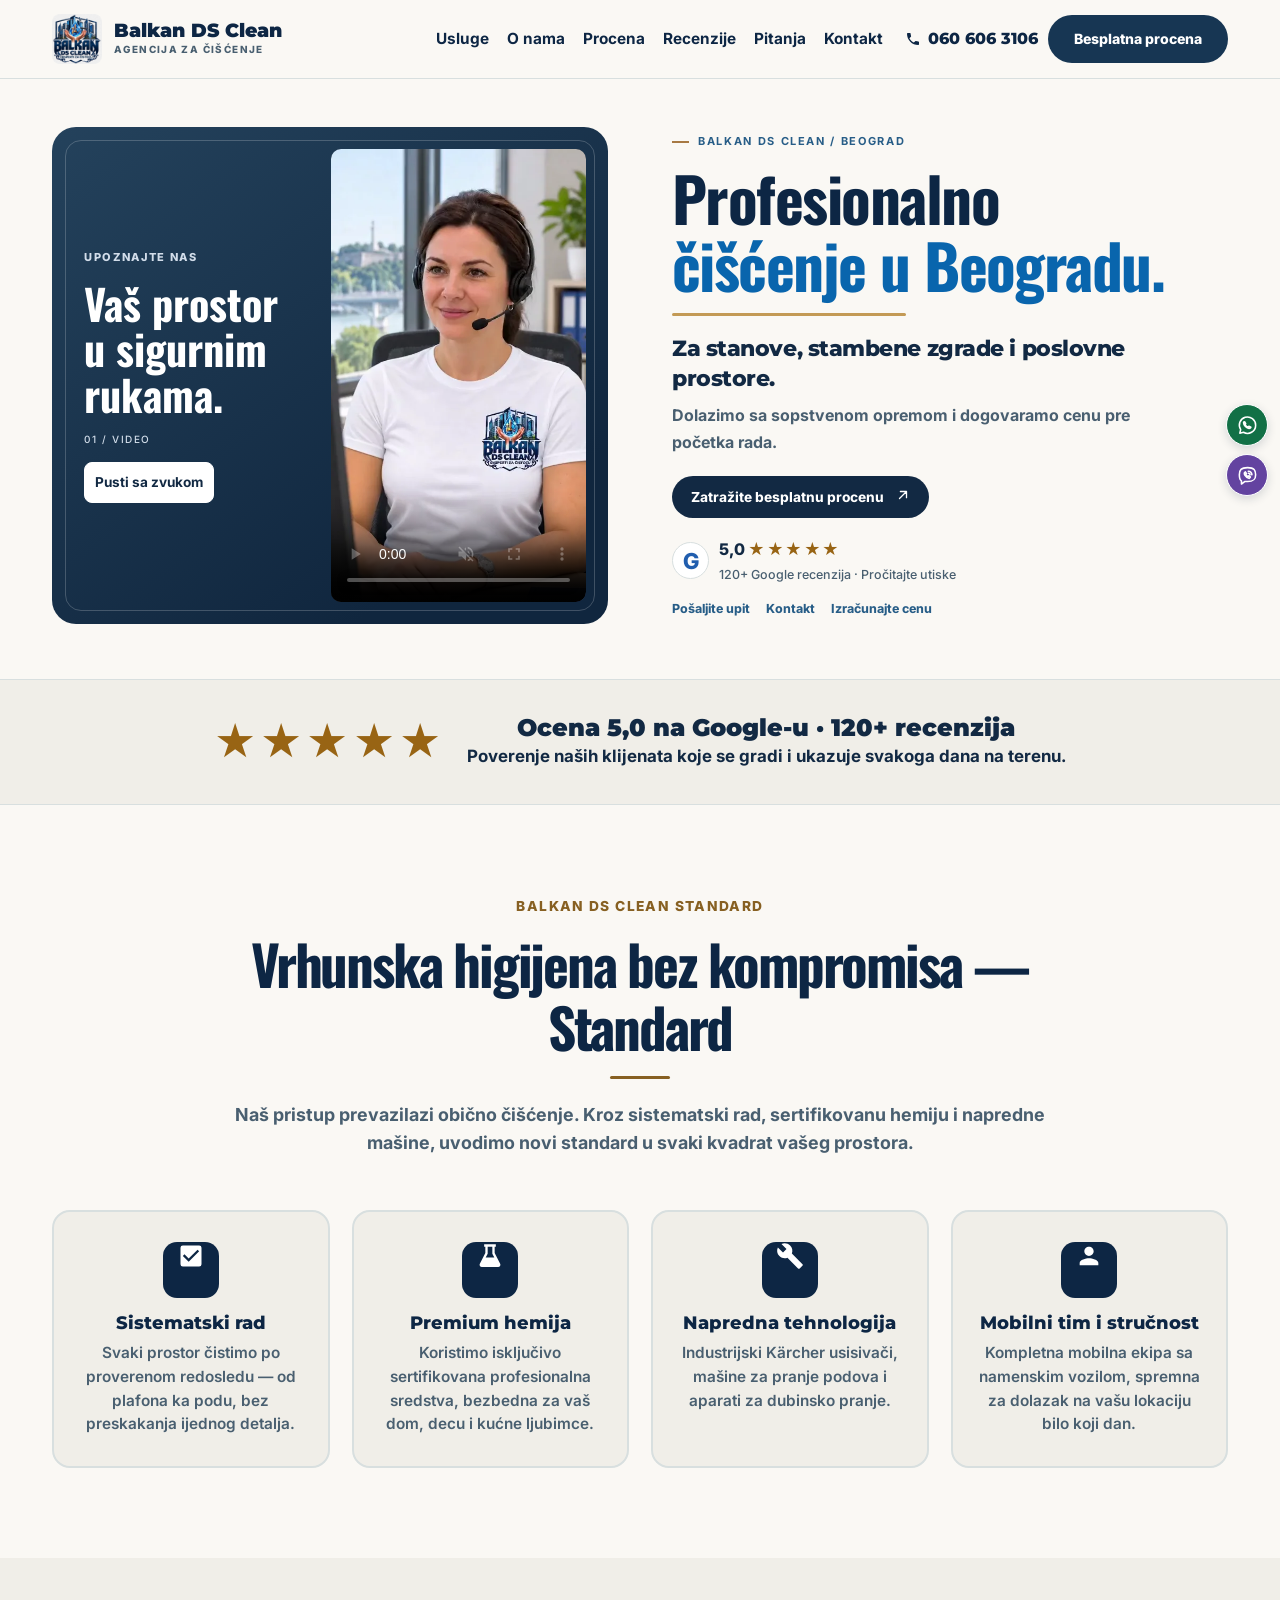
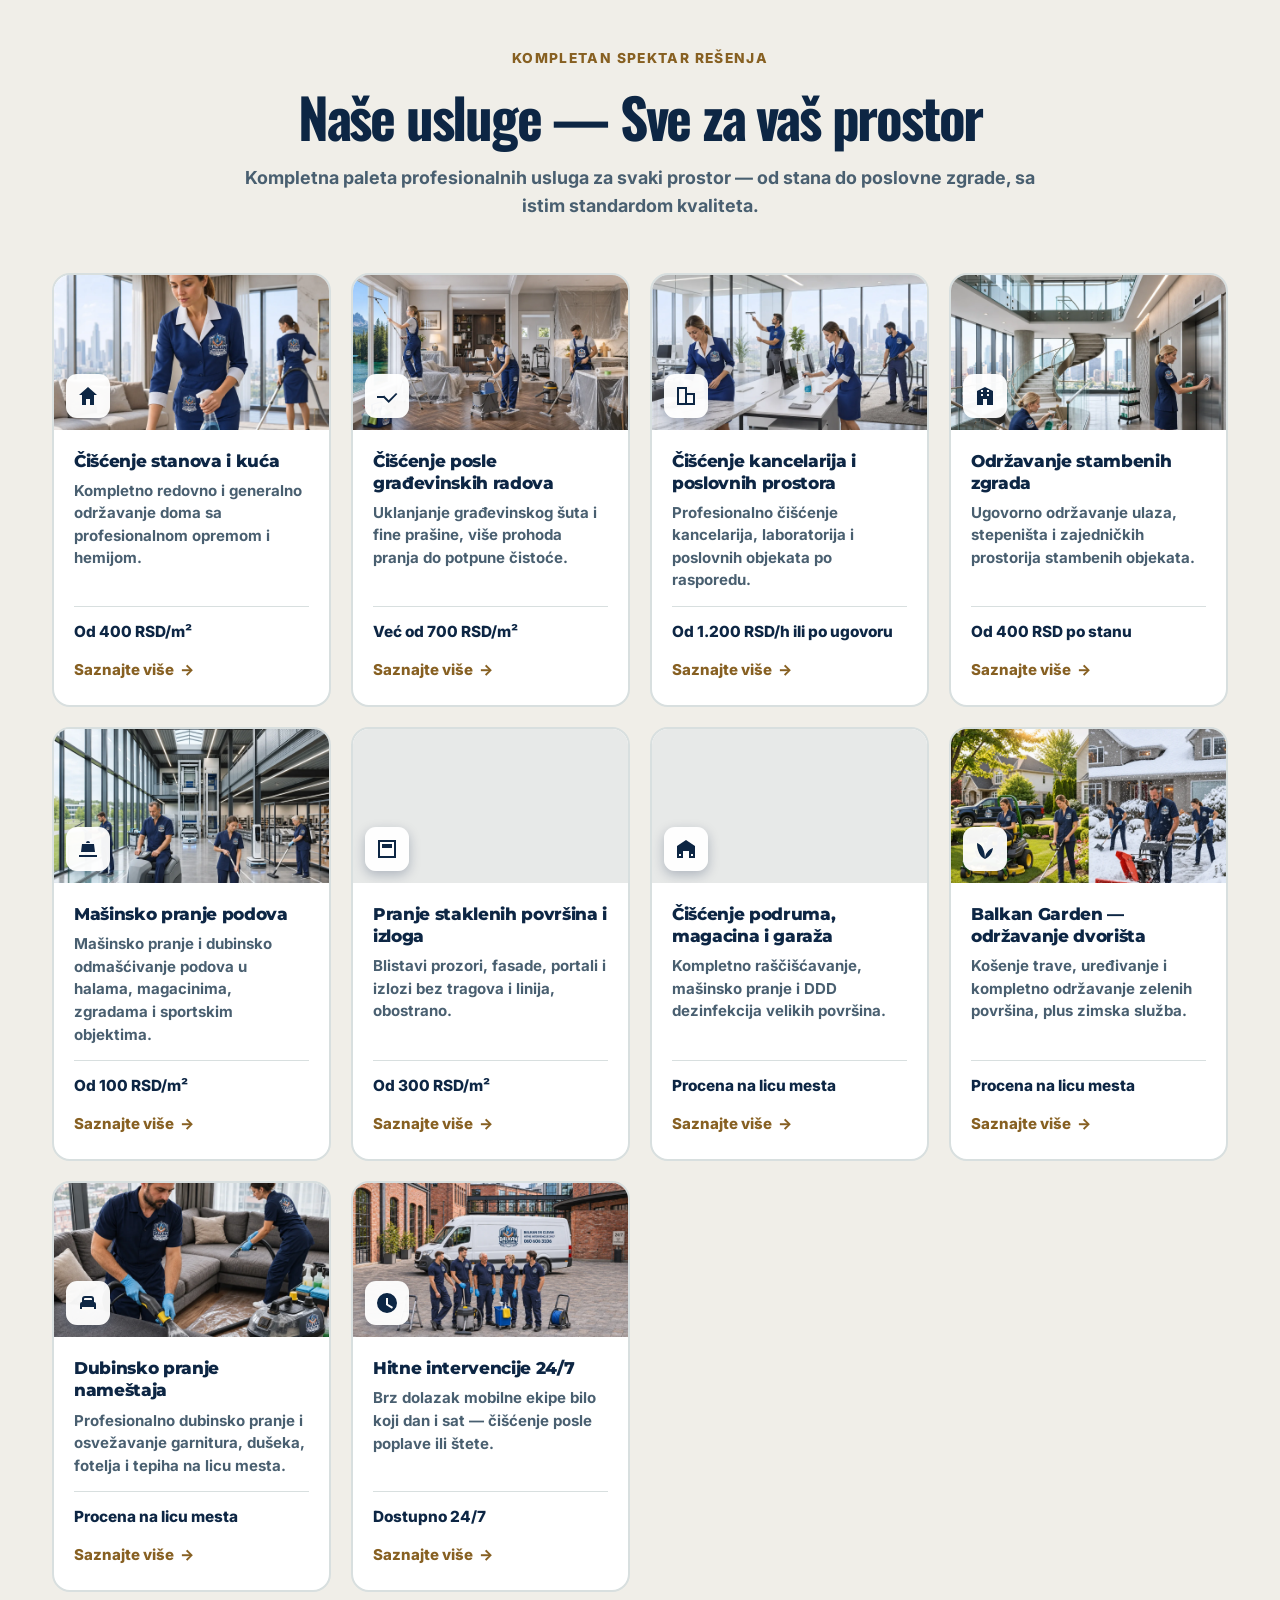
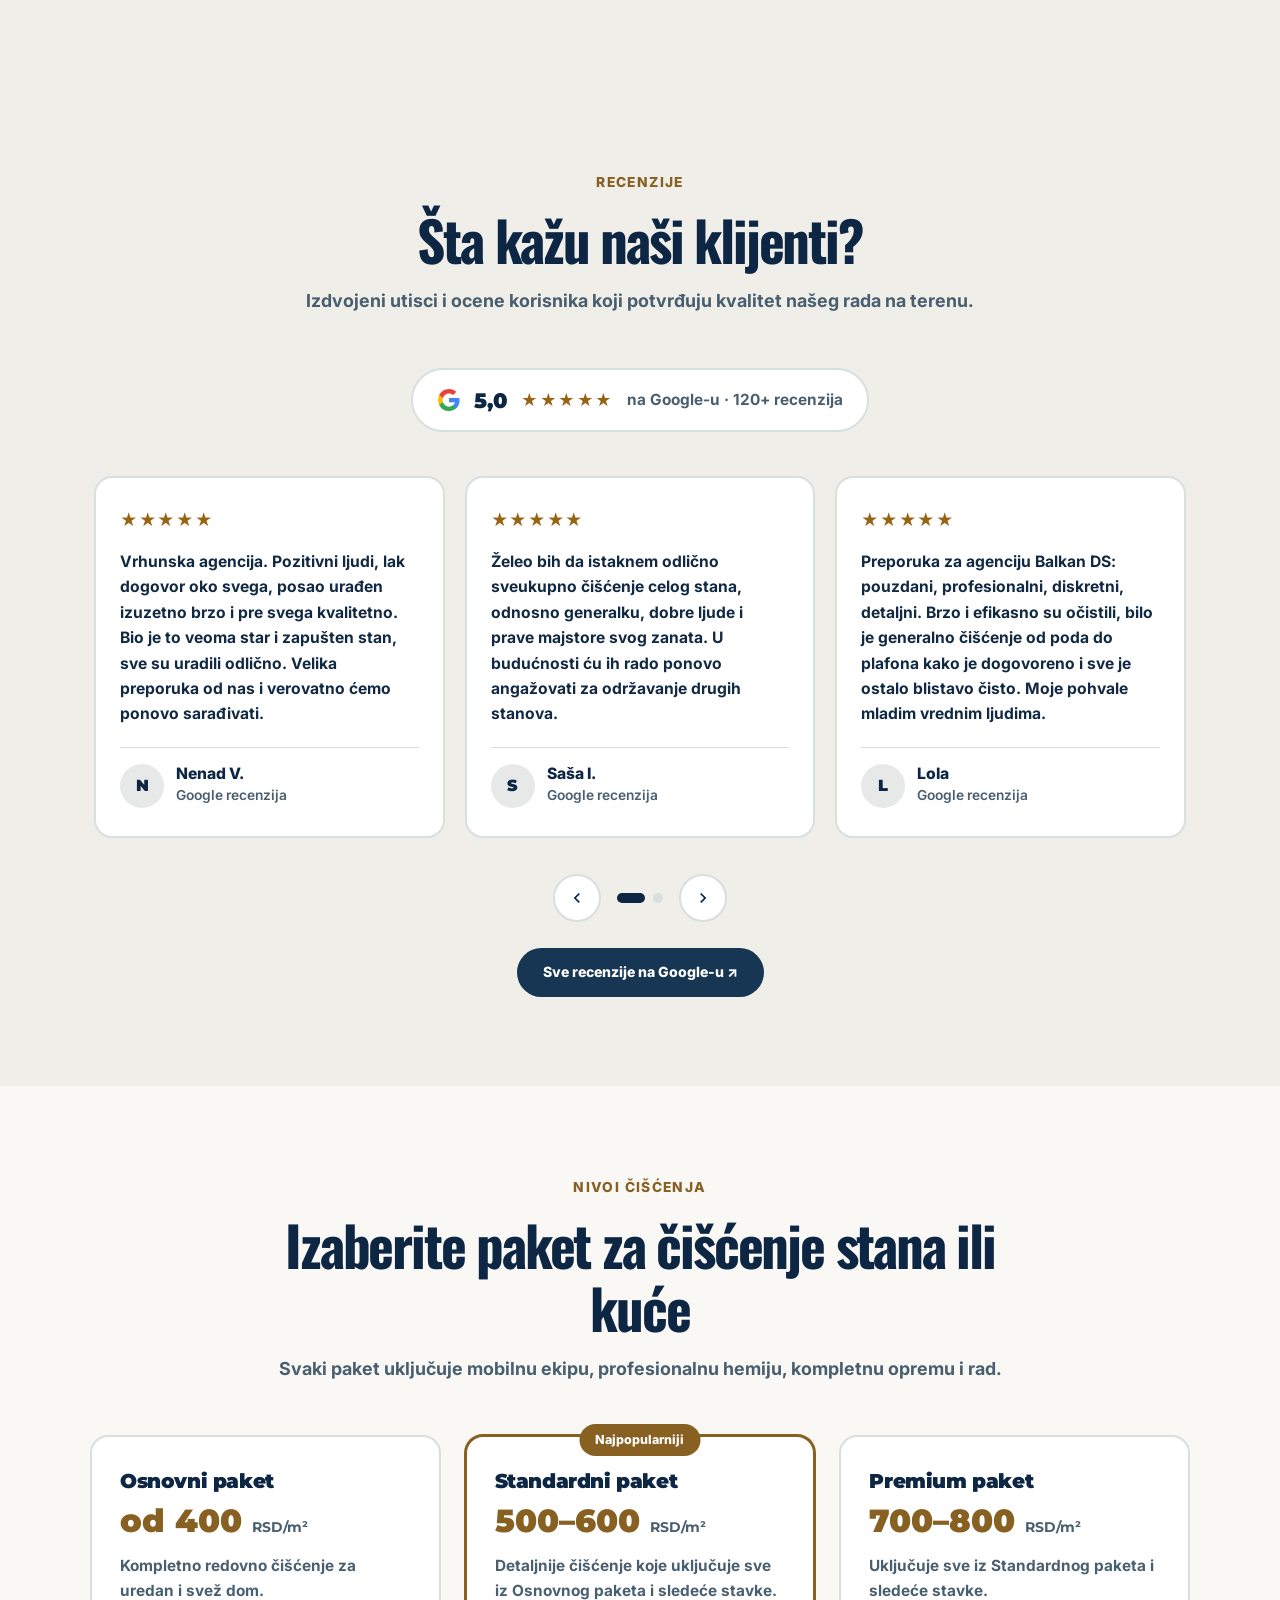
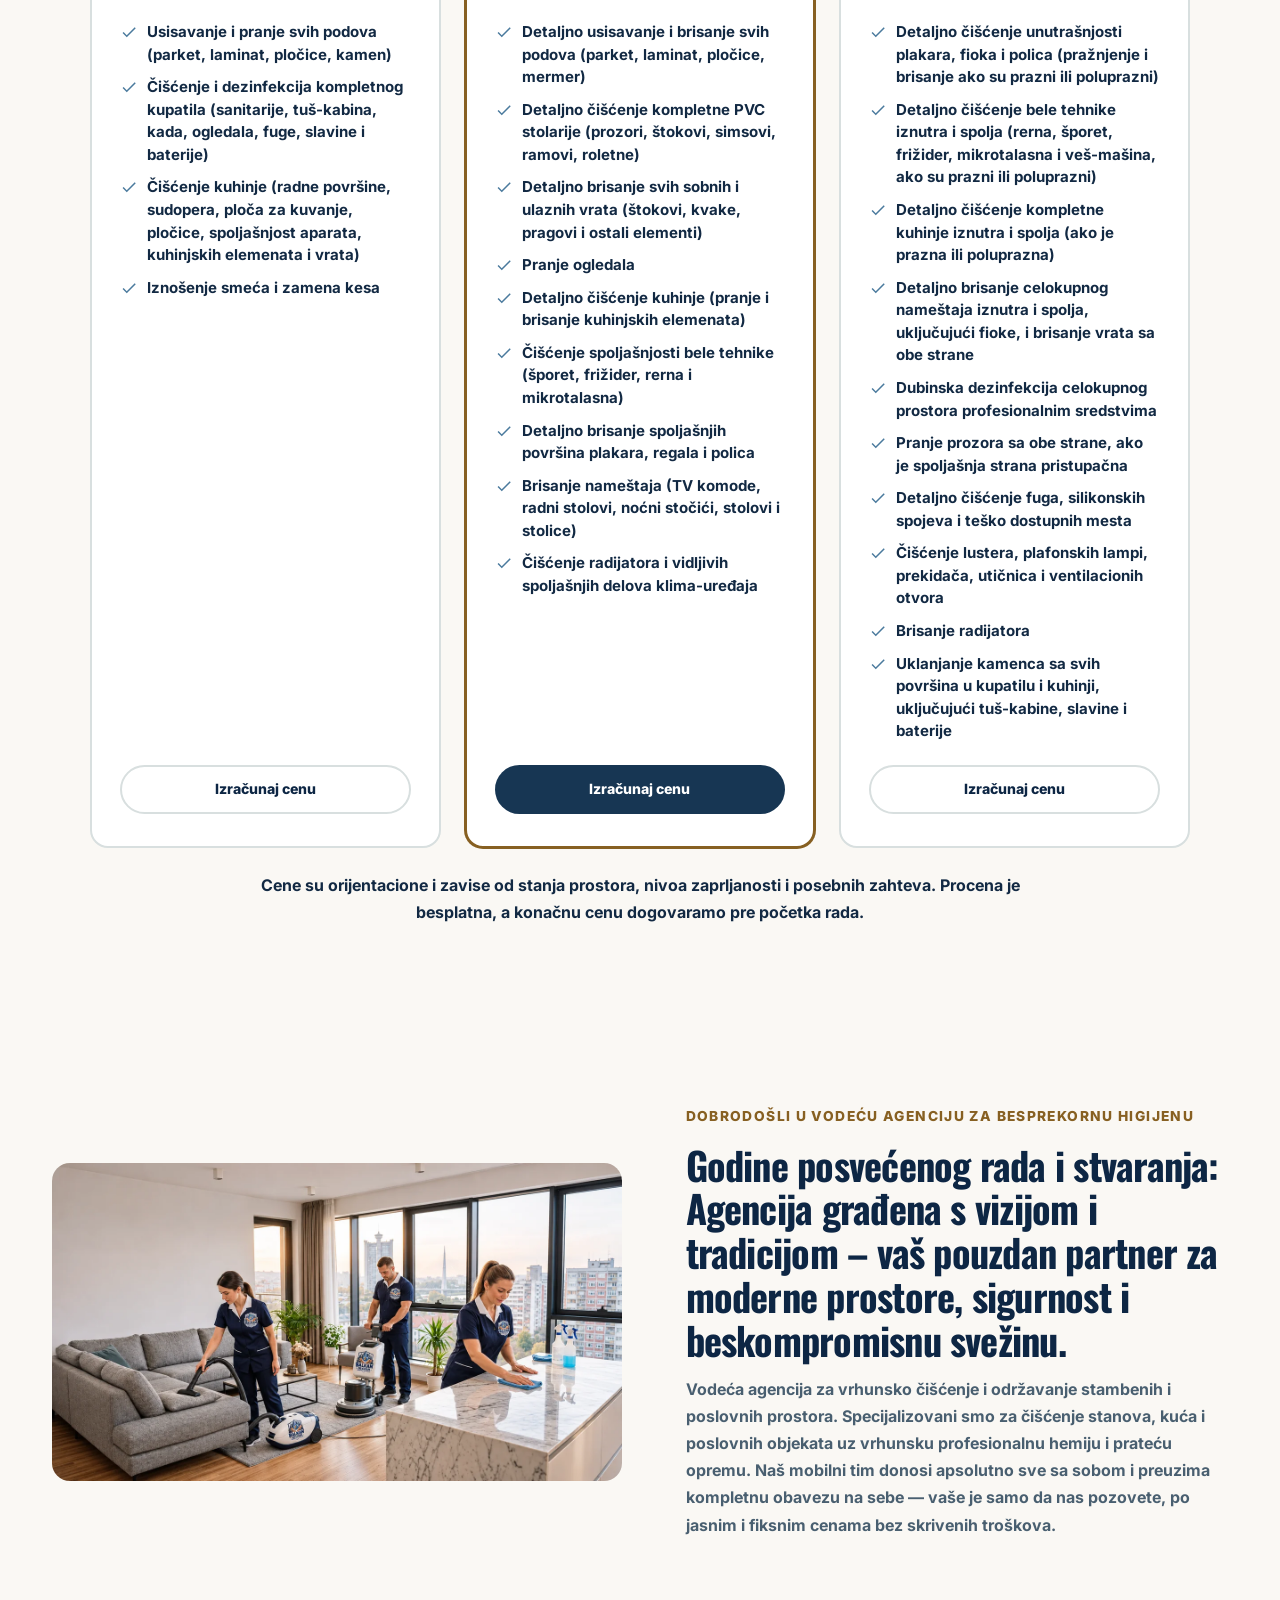
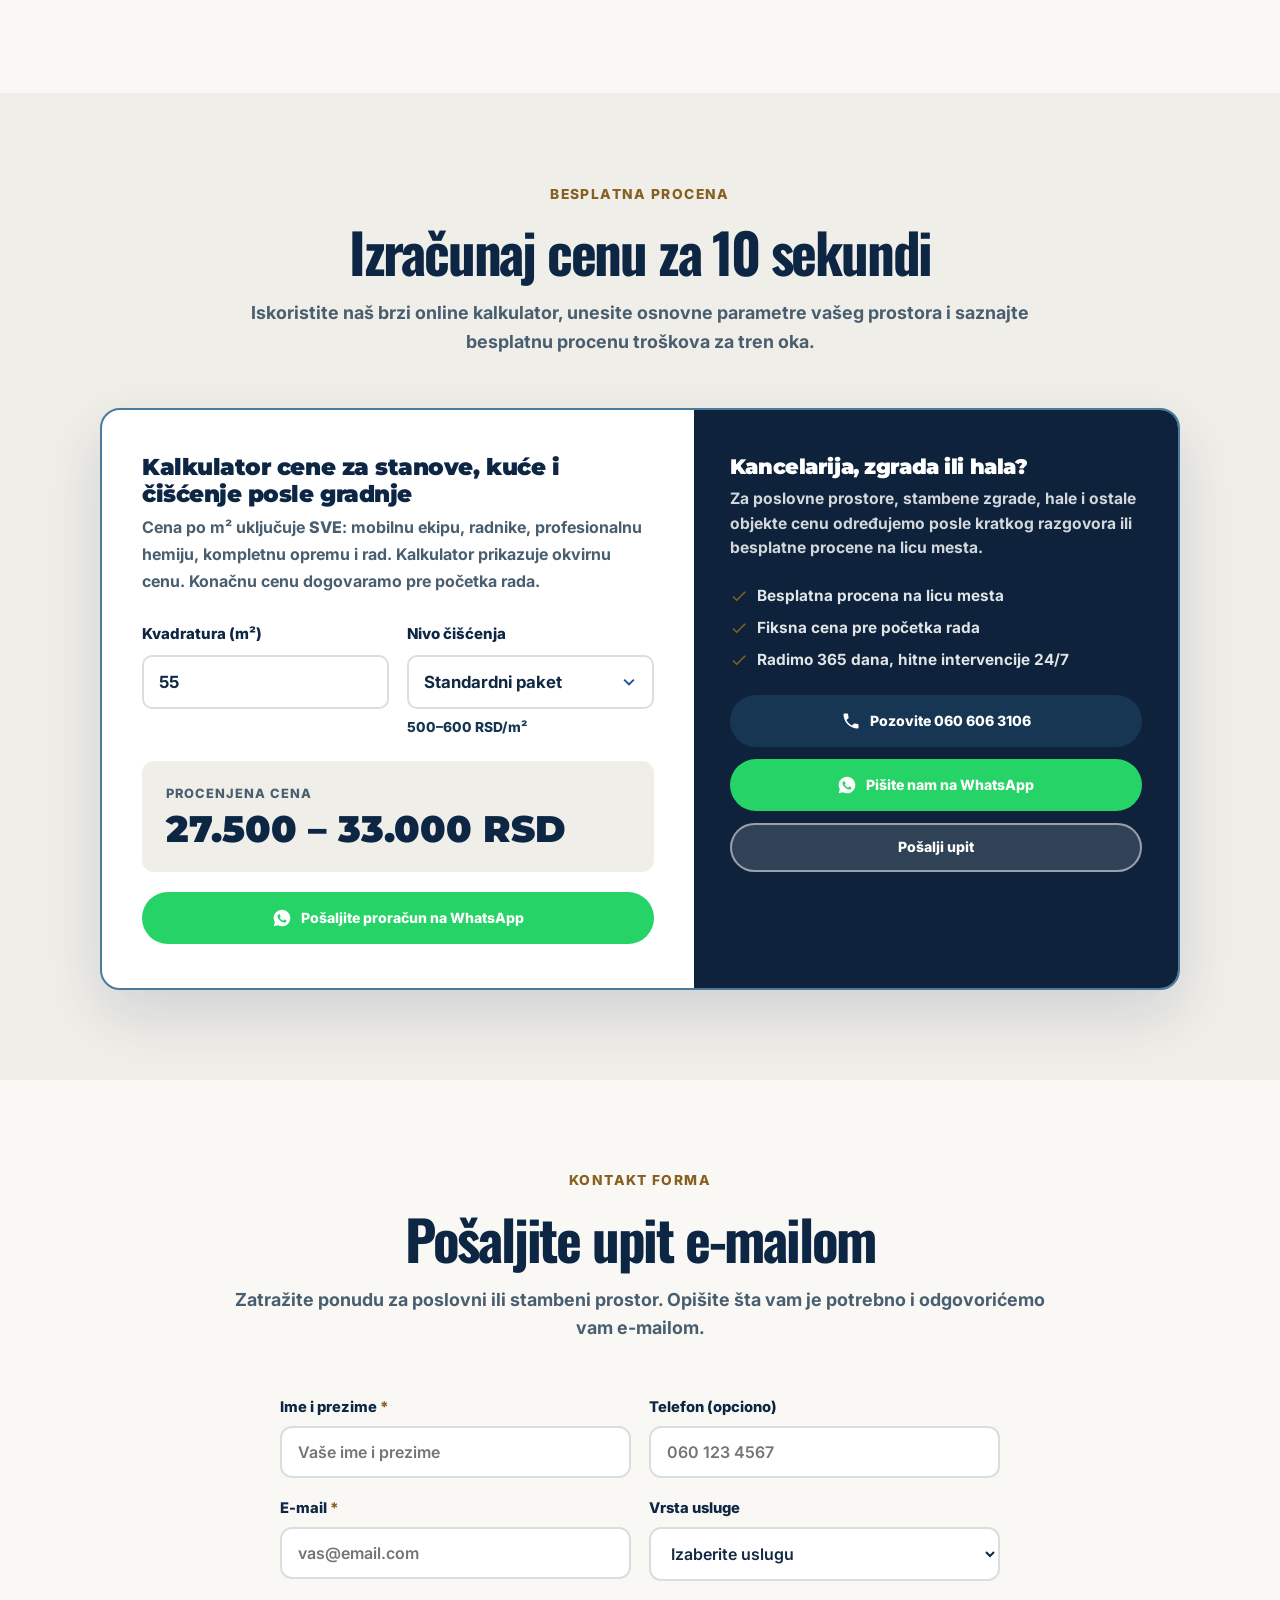
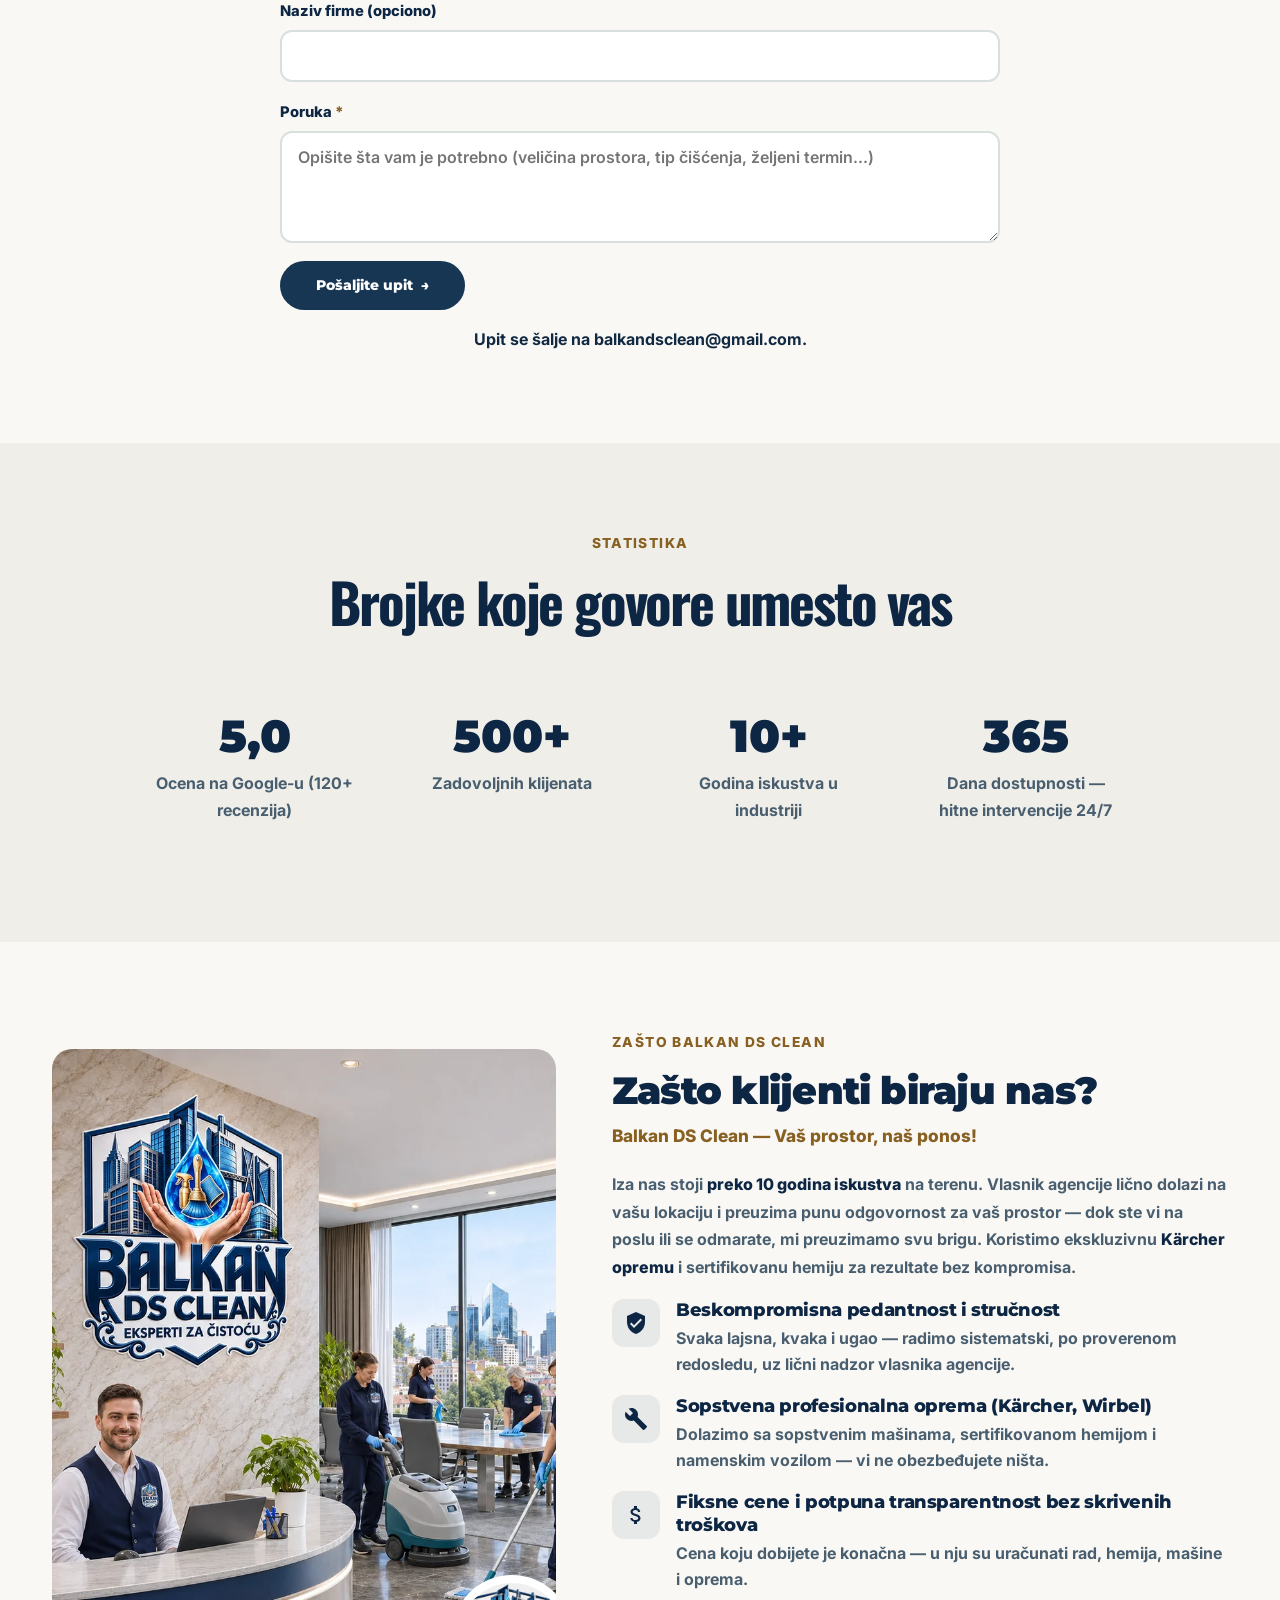
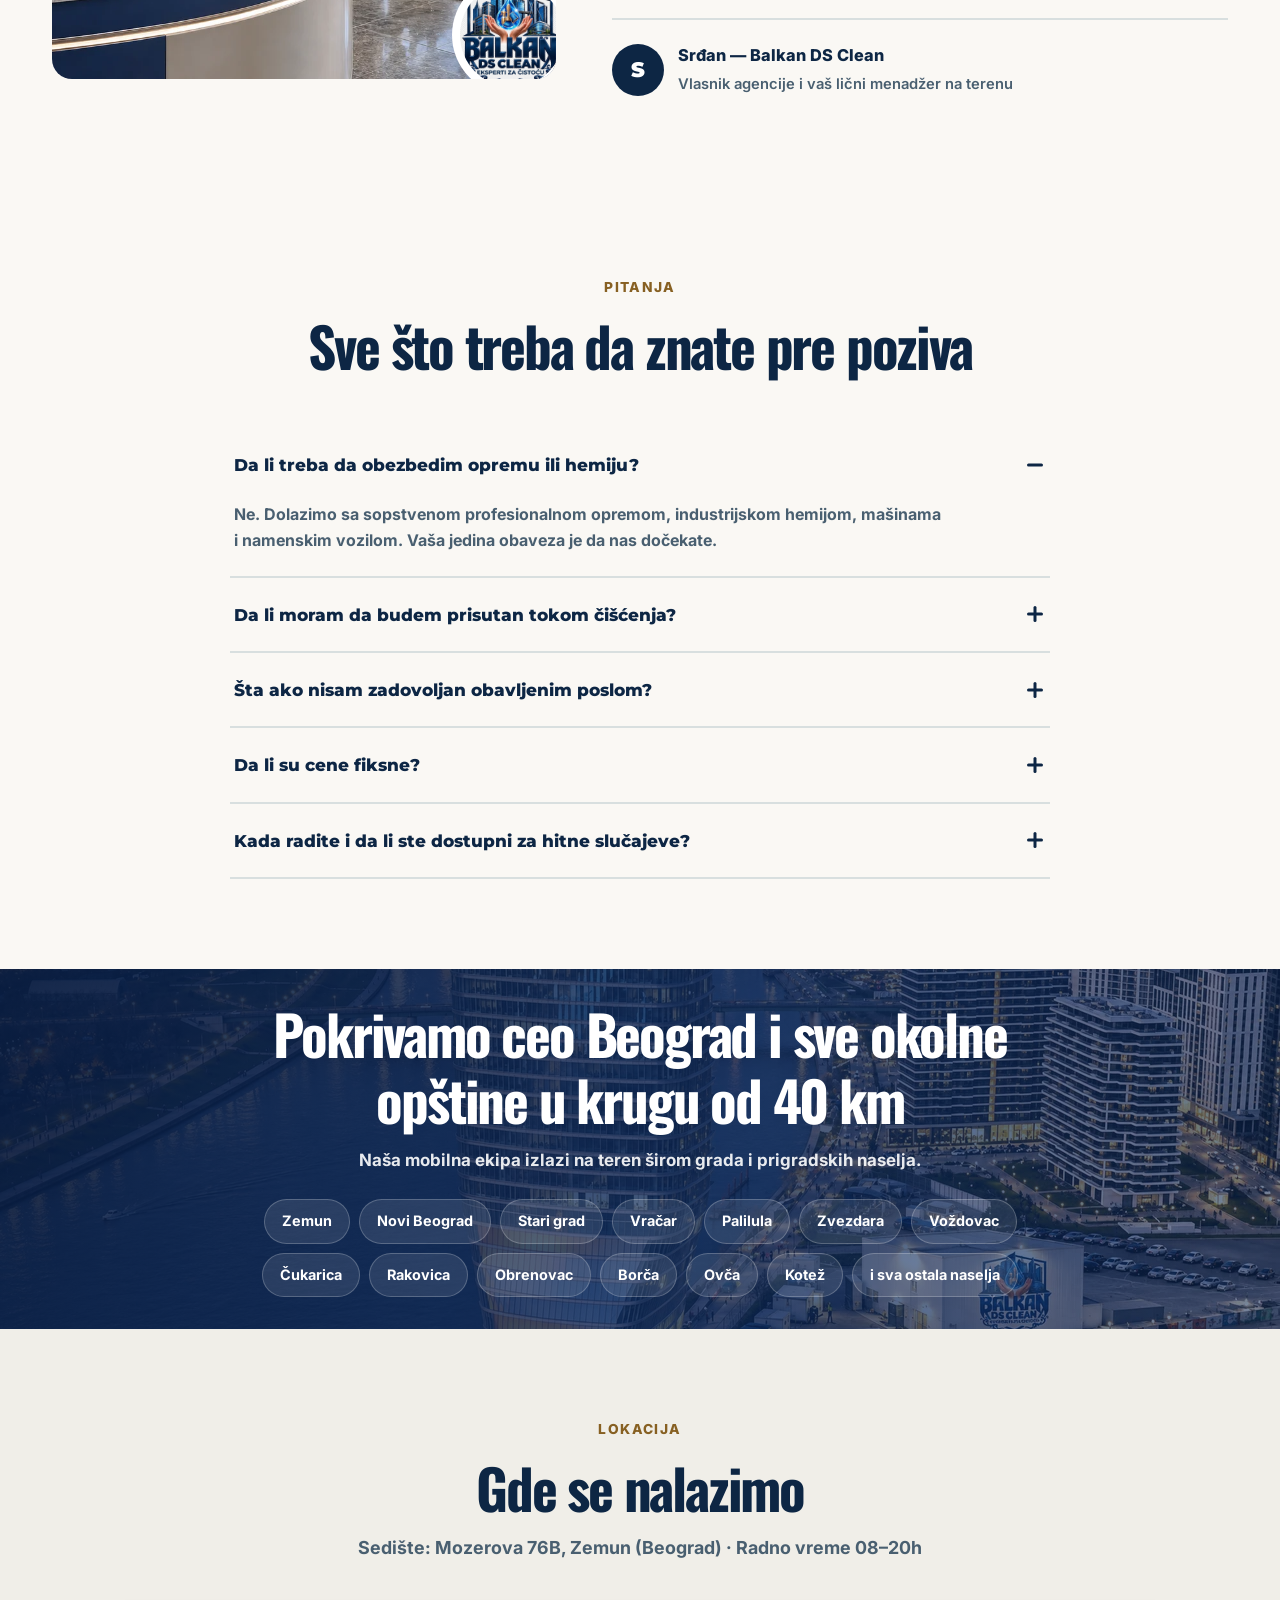
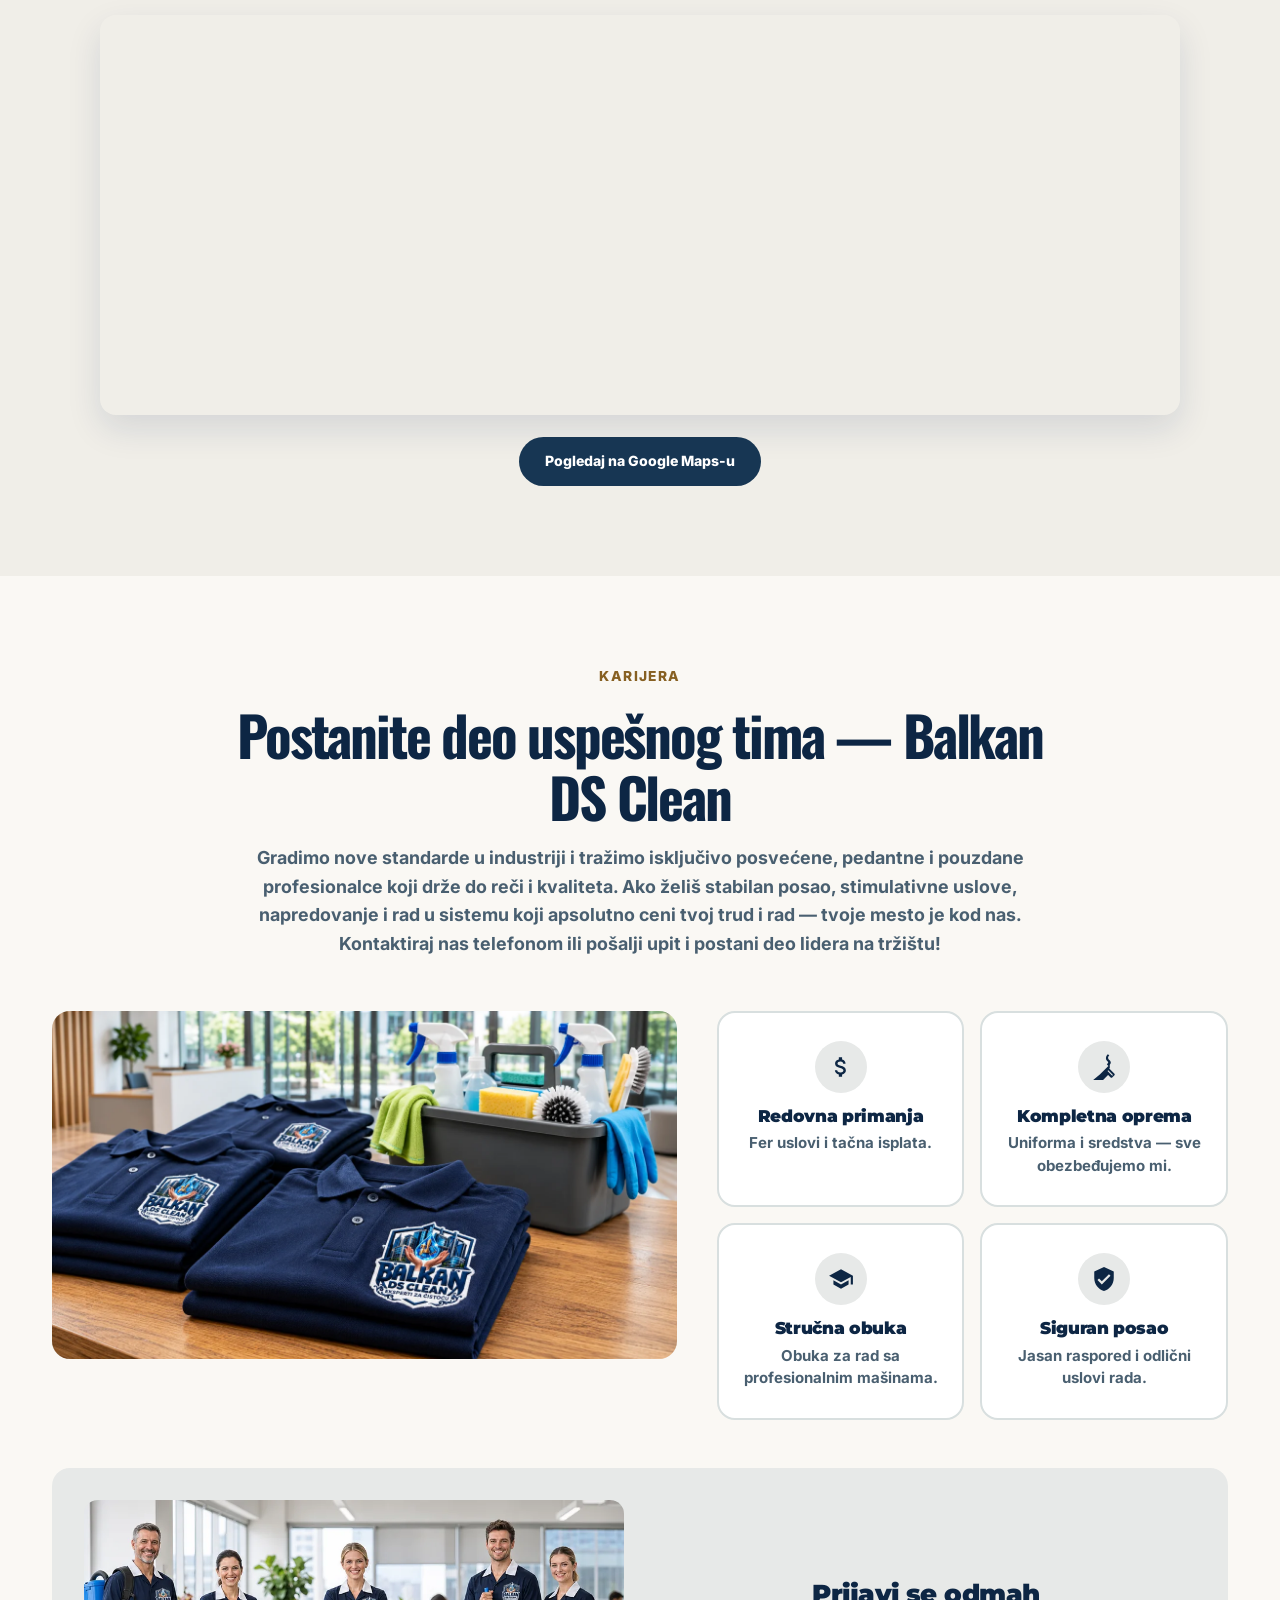
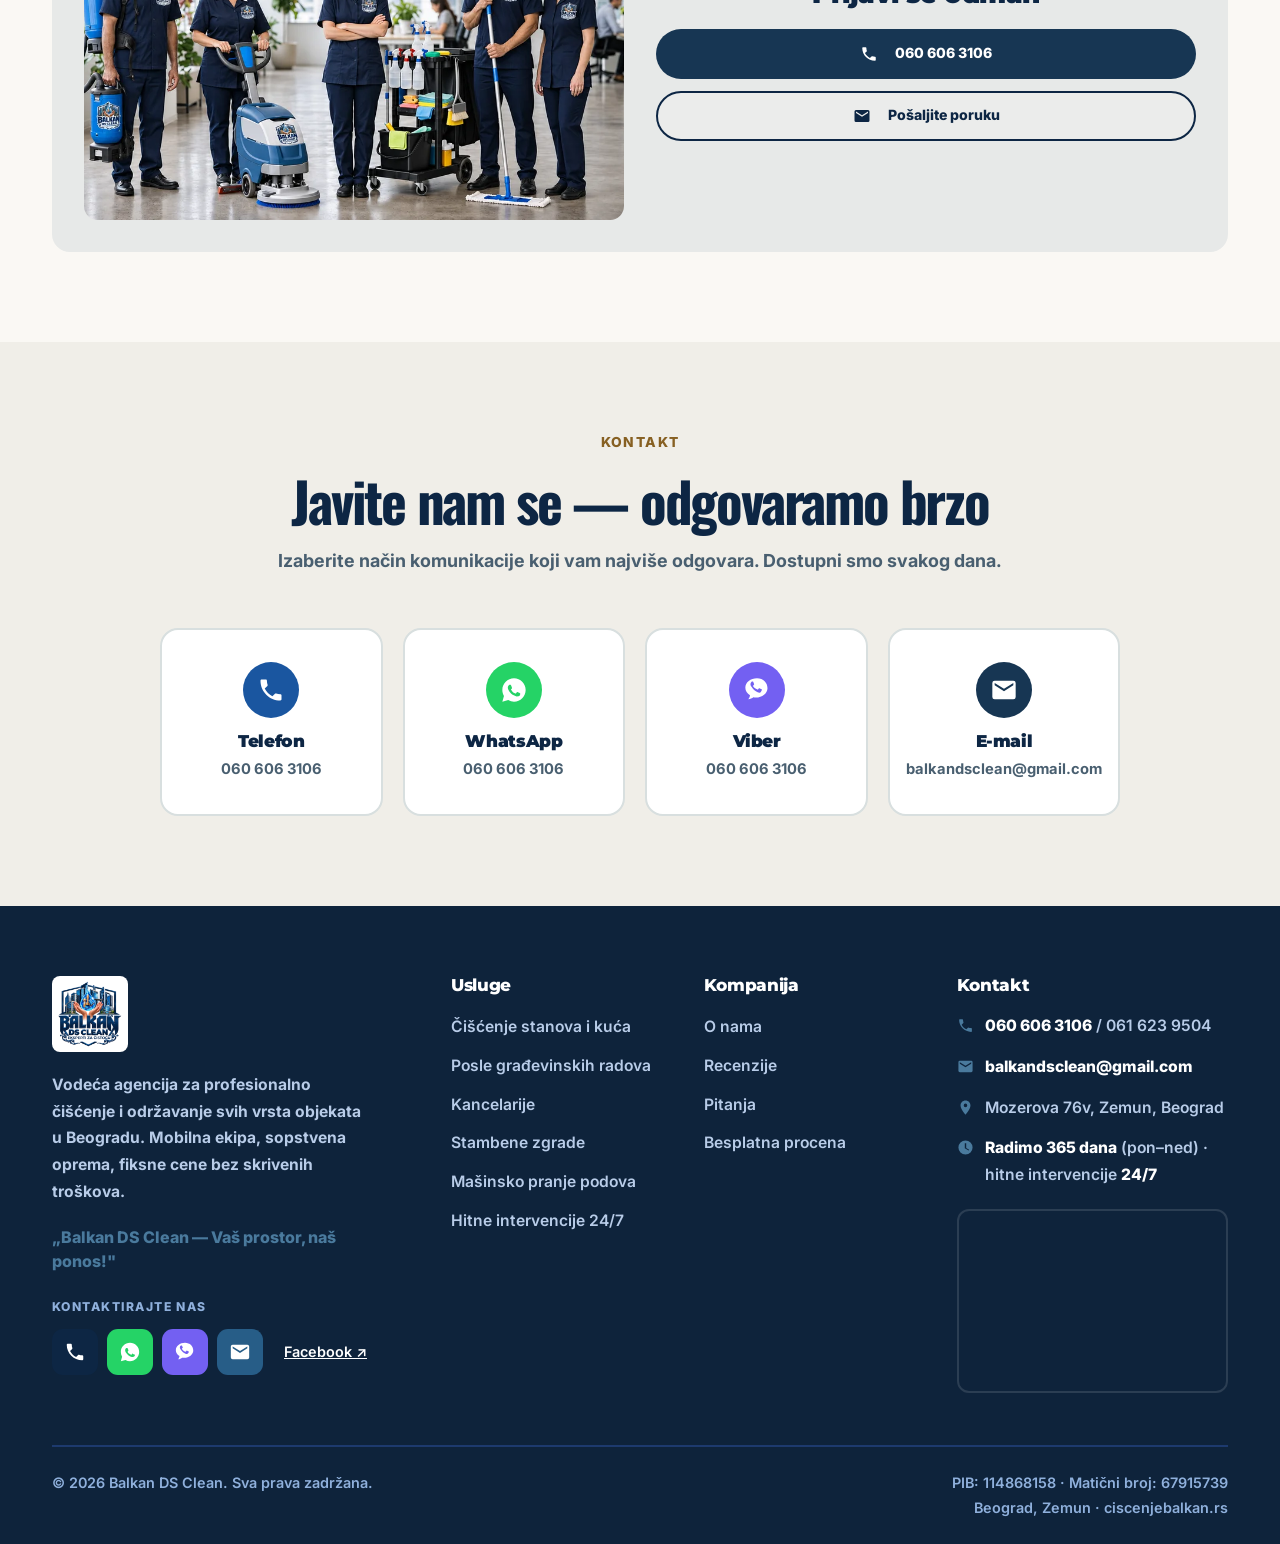
==== commit c47e15c3: "Record Google Ads conversion after successful inquiry submission" ====
--- a/index.html
+++ b/index.html
@@ -613,7 +613,35 @@
 .zaposljavanje-cta>*{min-width:0}
 .zaposljavanje-linkovi .dugme{max-width:100%;white-space:normal;text-align:center;overflow-wrap:anywhere}
 </style>
-<link rel="icon" href="assets/favicon.svg" type="image/svg+xml"><link rel="stylesheet" href="polish.css?v=readability"><script defer src="experience.js?v=welcome-audio"></script><noscript><style>.otkrij{opacity:1!important;transform:none!important}</style></noscript></head>
+<link rel="icon" href="assets/favicon.svg" type="image/svg+xml"><link rel="stylesheet" href="polish.css?v=readability"><script defer src="experience.js?v=welcome-audio"></script><noscript><style>.otkrij{opacity:1!important;transform:none!important}</style></noscript>
+<!-- Google Analytics -->
+<script async src="https://www.googletagmanager.com/gtag/js?id=G-LYE83ZQ4GT"></script>
+<script>
+  window.dataLayer = window.dataLayer || [];
+  function gtag() { window.dataLayer.push(arguments); }
+  gtag('js', new Date());
+  gtag('config', 'G-LYE83ZQ4GT', {
+    allow_google_signals: false,
+    allow_ad_personalization_signals: false
+  });
+
+  document.addEventListener('click', function (event) {
+    const link = event.target.closest('a[href]');
+    if (!link) return;
+
+    const destination = new URL(link.href);
+    const channels = {
+      'tel:': 'phone',
+      'viber:': 'viber'
+    };
+    const channel = channels[destination.protocol] ||
+      (destination.hostname === 'wa.me' ? 'whatsapp' : '');
+    if (channel) {
+      gtag('event', channel + '_click', { send_to: 'G-LYE83ZQ4GT' });
+    }
+  });
+</script>
+</head>
 <body>
 <a class="skip-link" href="#main">Pređite na sadržaj</a><header class="glava pun" id="glava">
   <div class="omot">
@@ -1457,6 +1485,8 @@
     .then(function(r){if(!r.ok)throw new Error('Slanje nije uspelo');return r.json();})
     .then(function(d){
       if(d.success === true || d.success === 'true'){
+        gtag('event', 'generate_lead', { send_to: 'G-LYE83ZQ4GT' });
+        gtag('event', 'conversion', { send_to: 'AW-17192369825/40c7CKyp9rcdEKH9-oVA', value: 0, currency: 'USD' });
         msg.style.display='block';msg.style.background='#d4edda';msg.style.color='#155724';
         msg.textContent='✓ Vaš upit je uspešno poslat! Javićemo vam se u najkraćem roku.';
         kf.reset();
